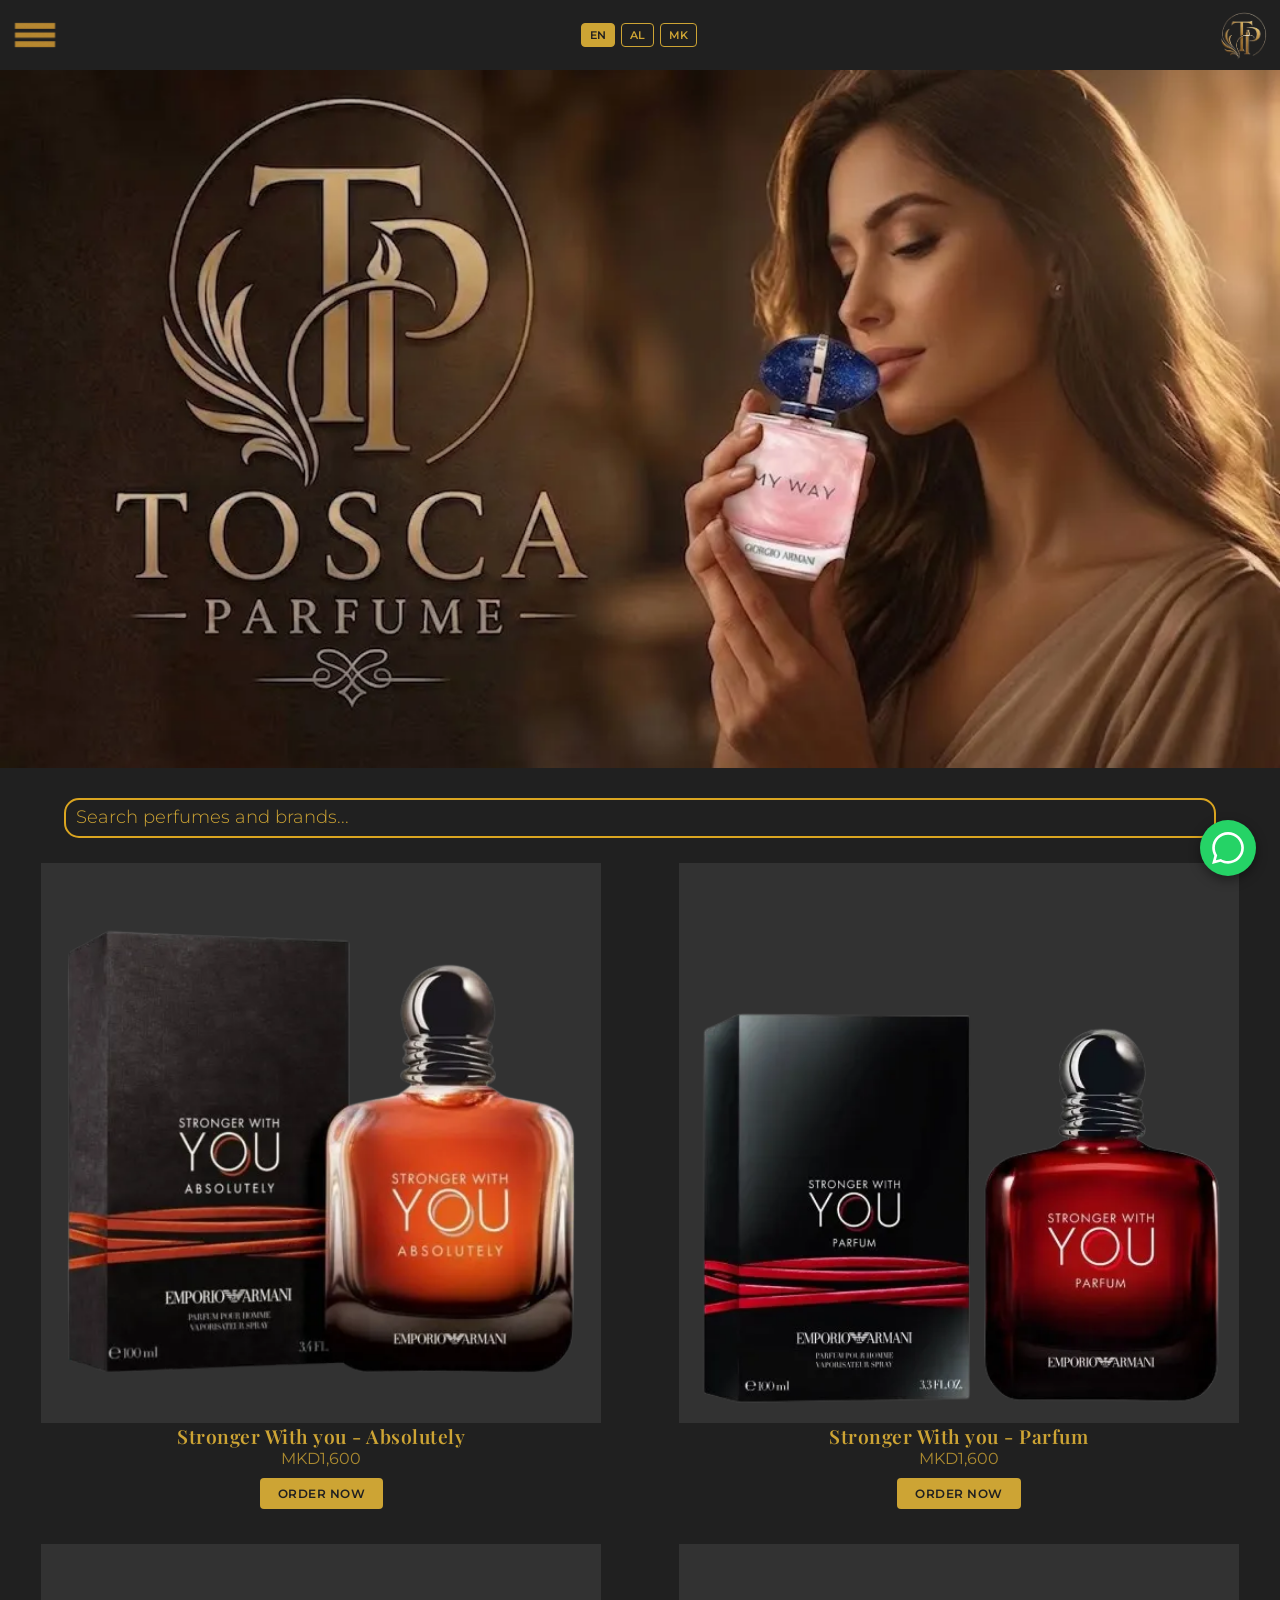
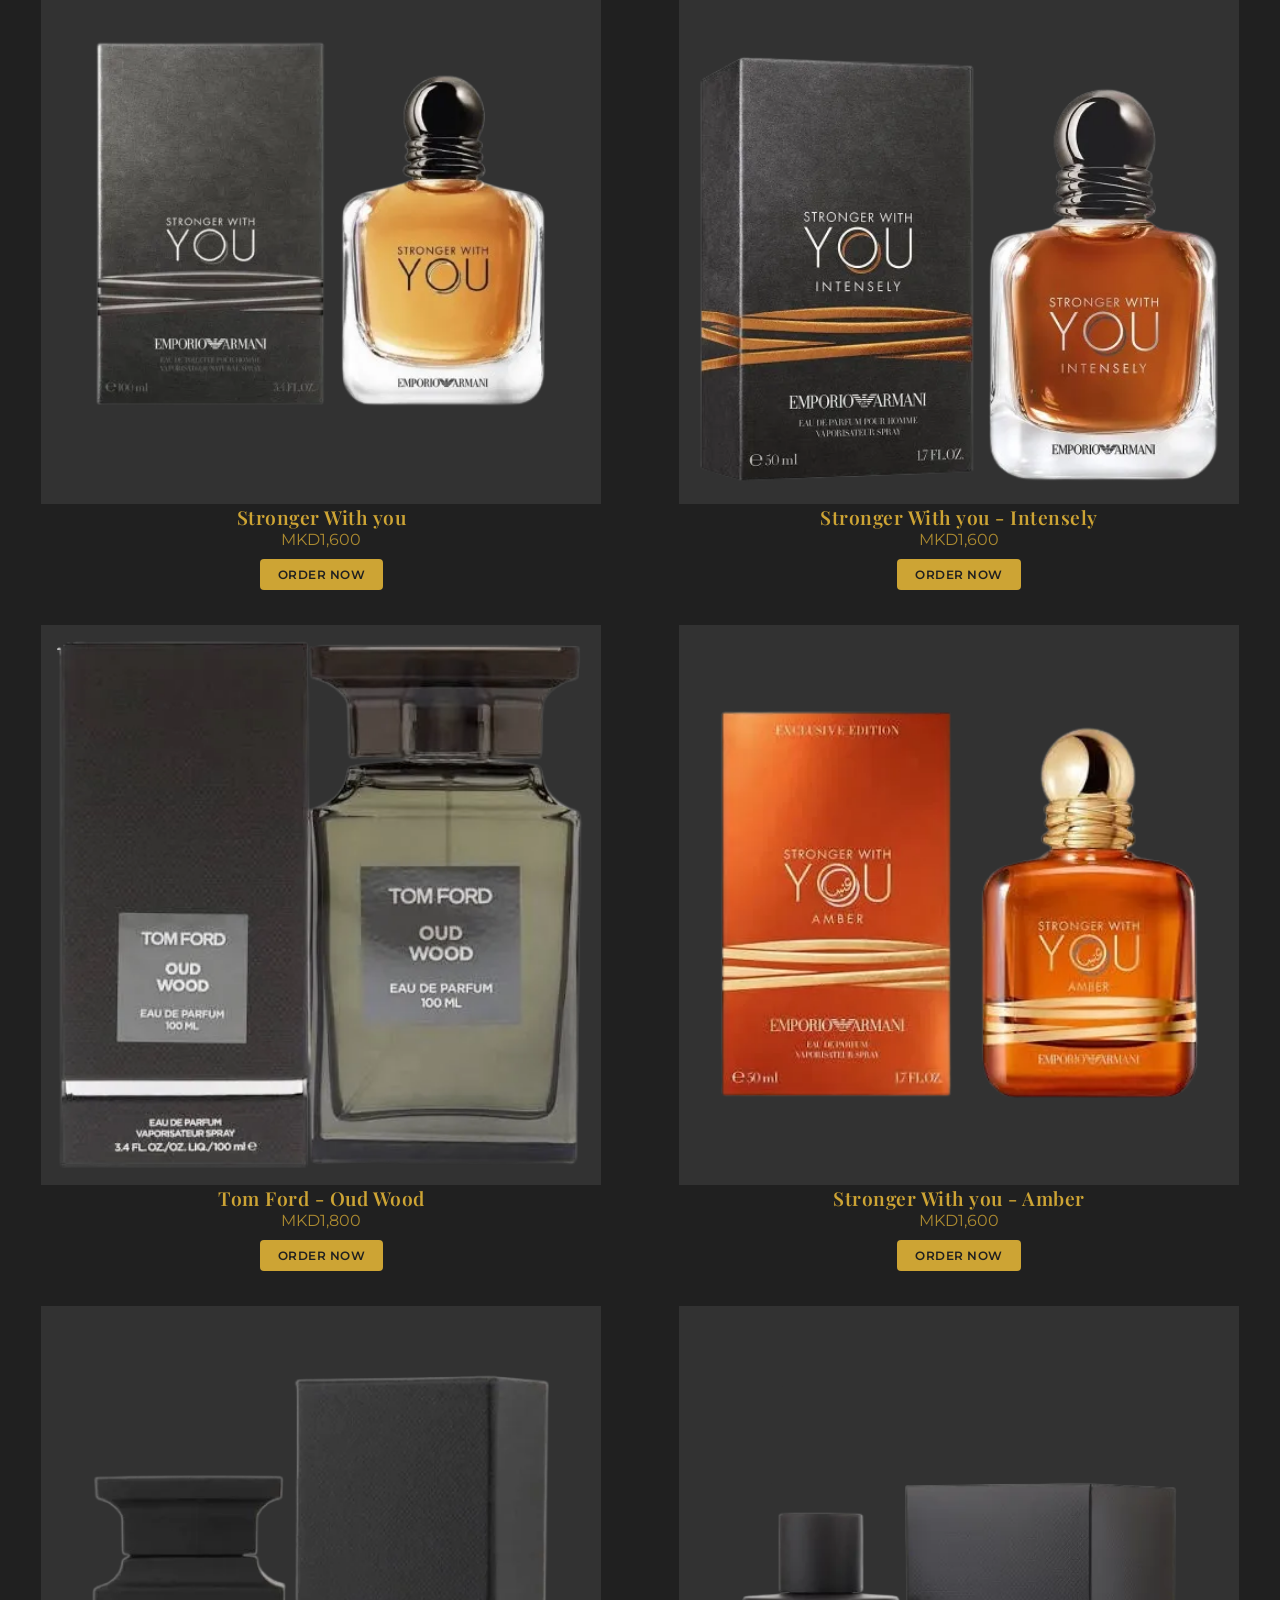
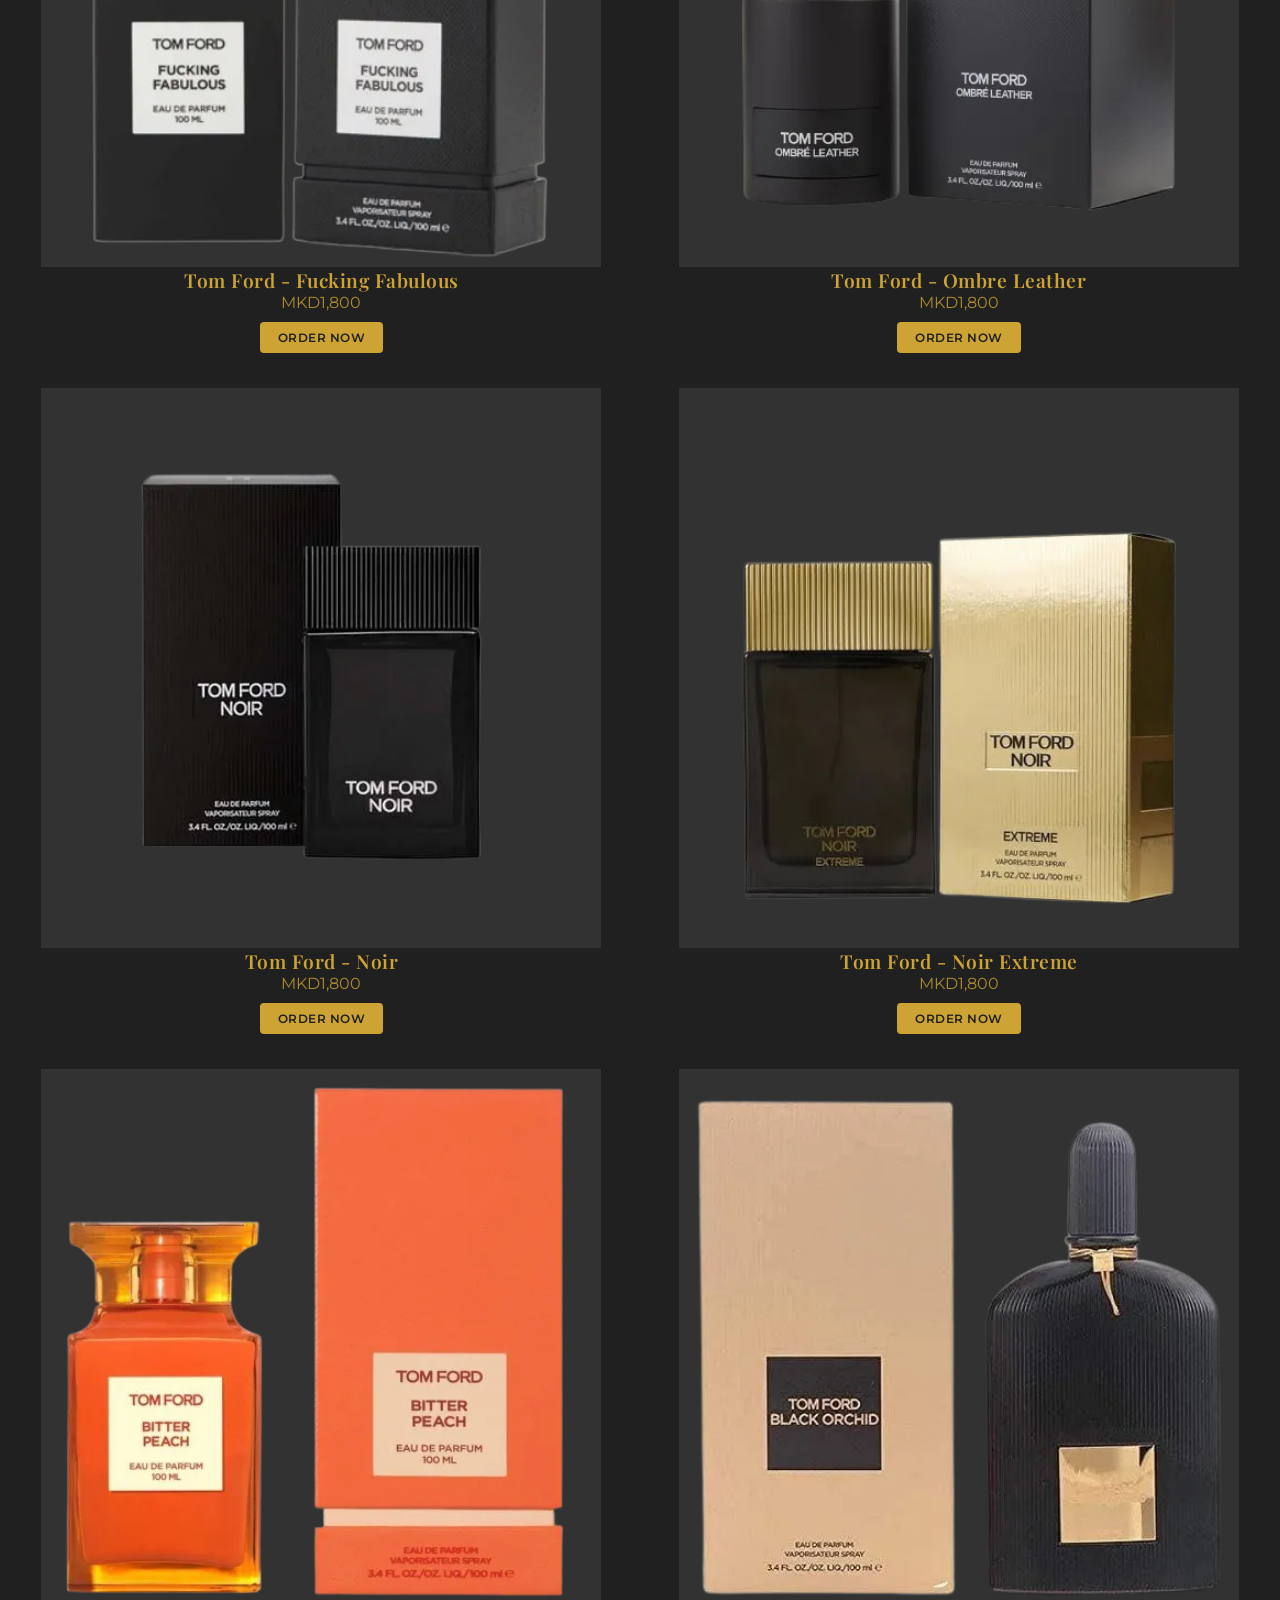
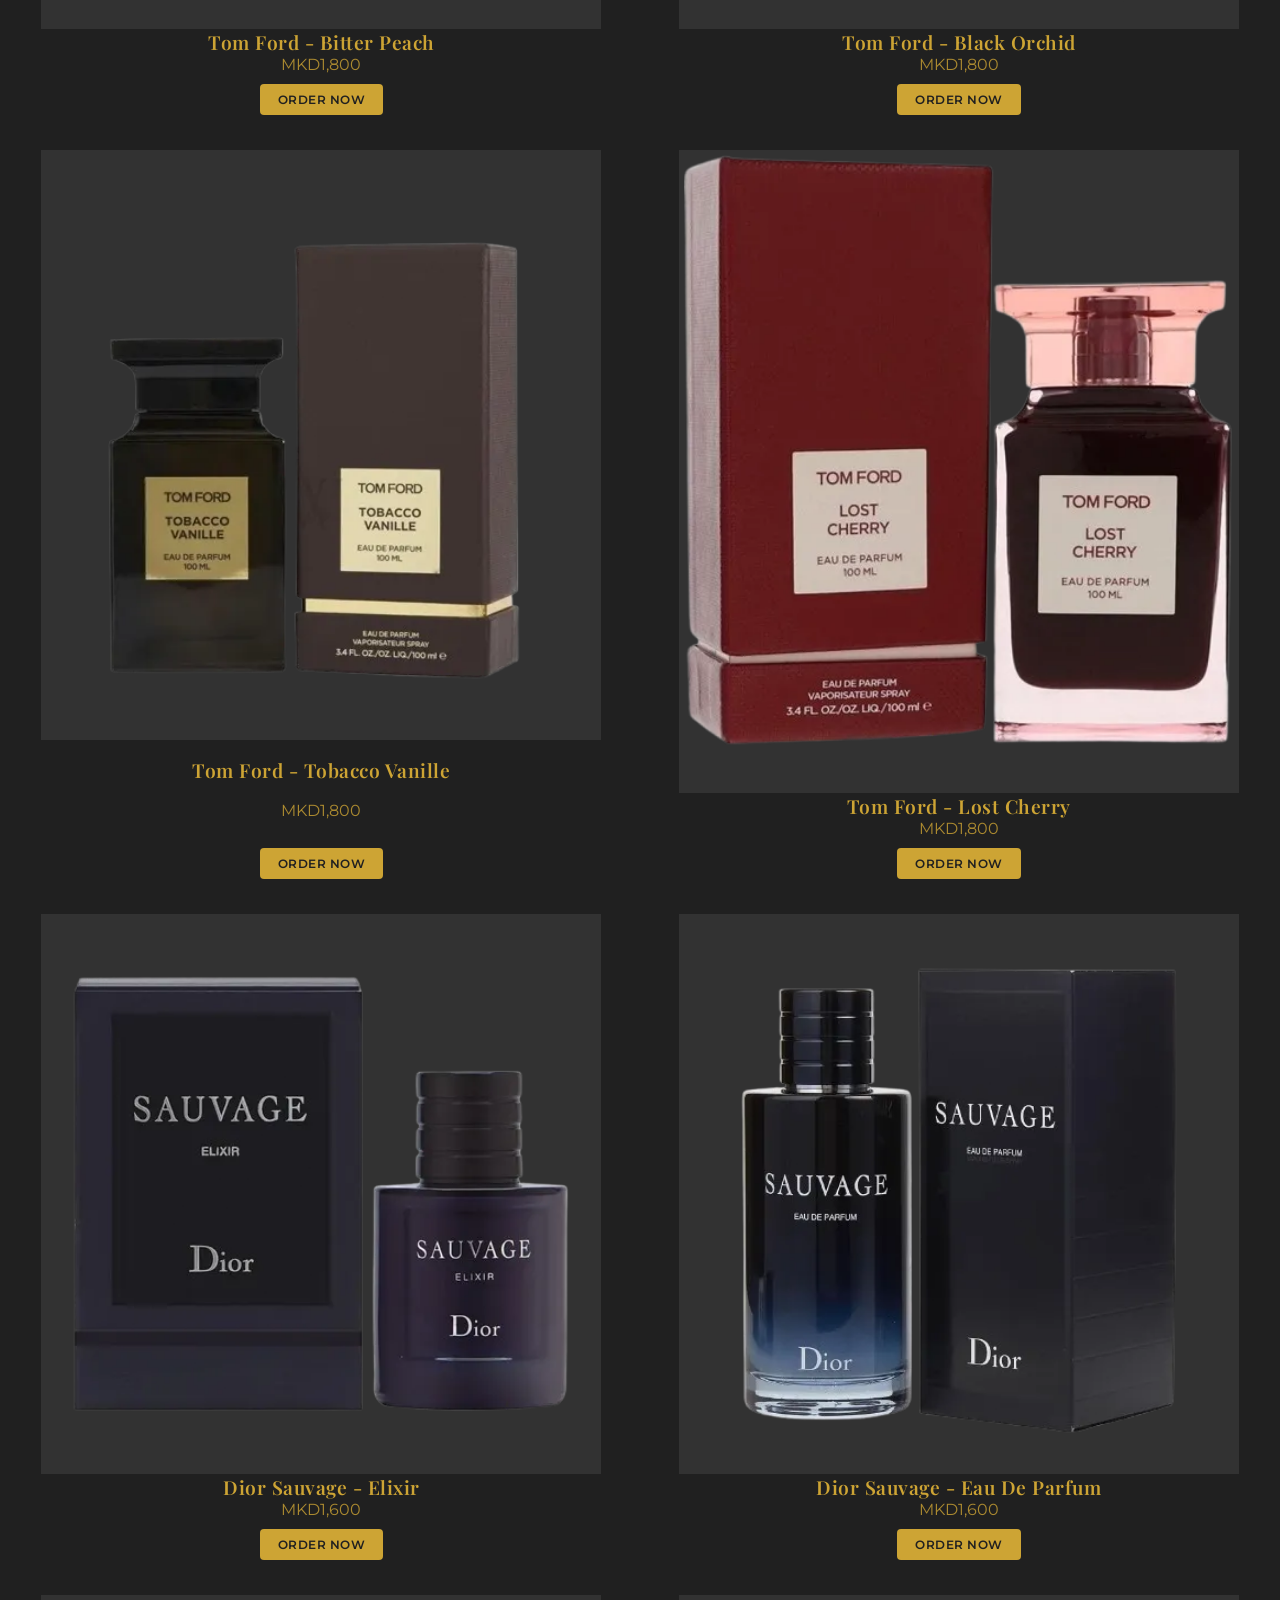
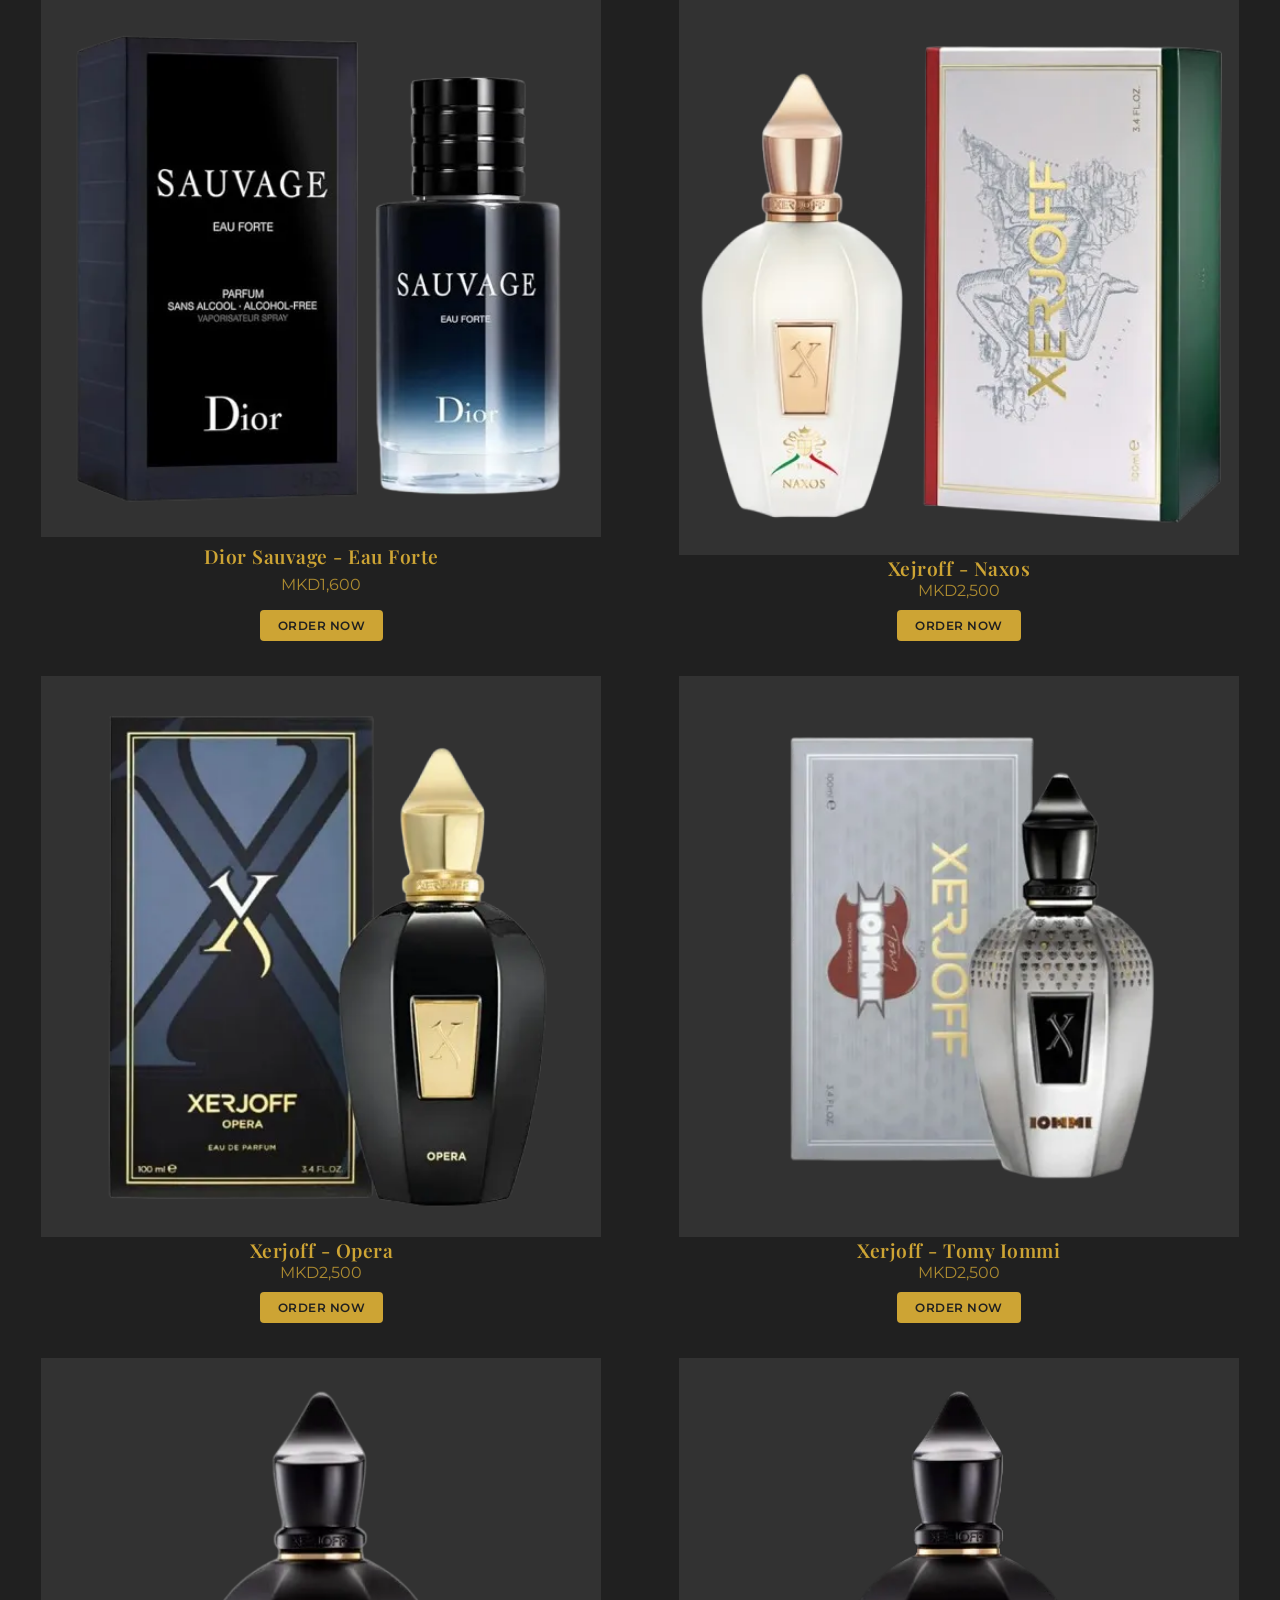
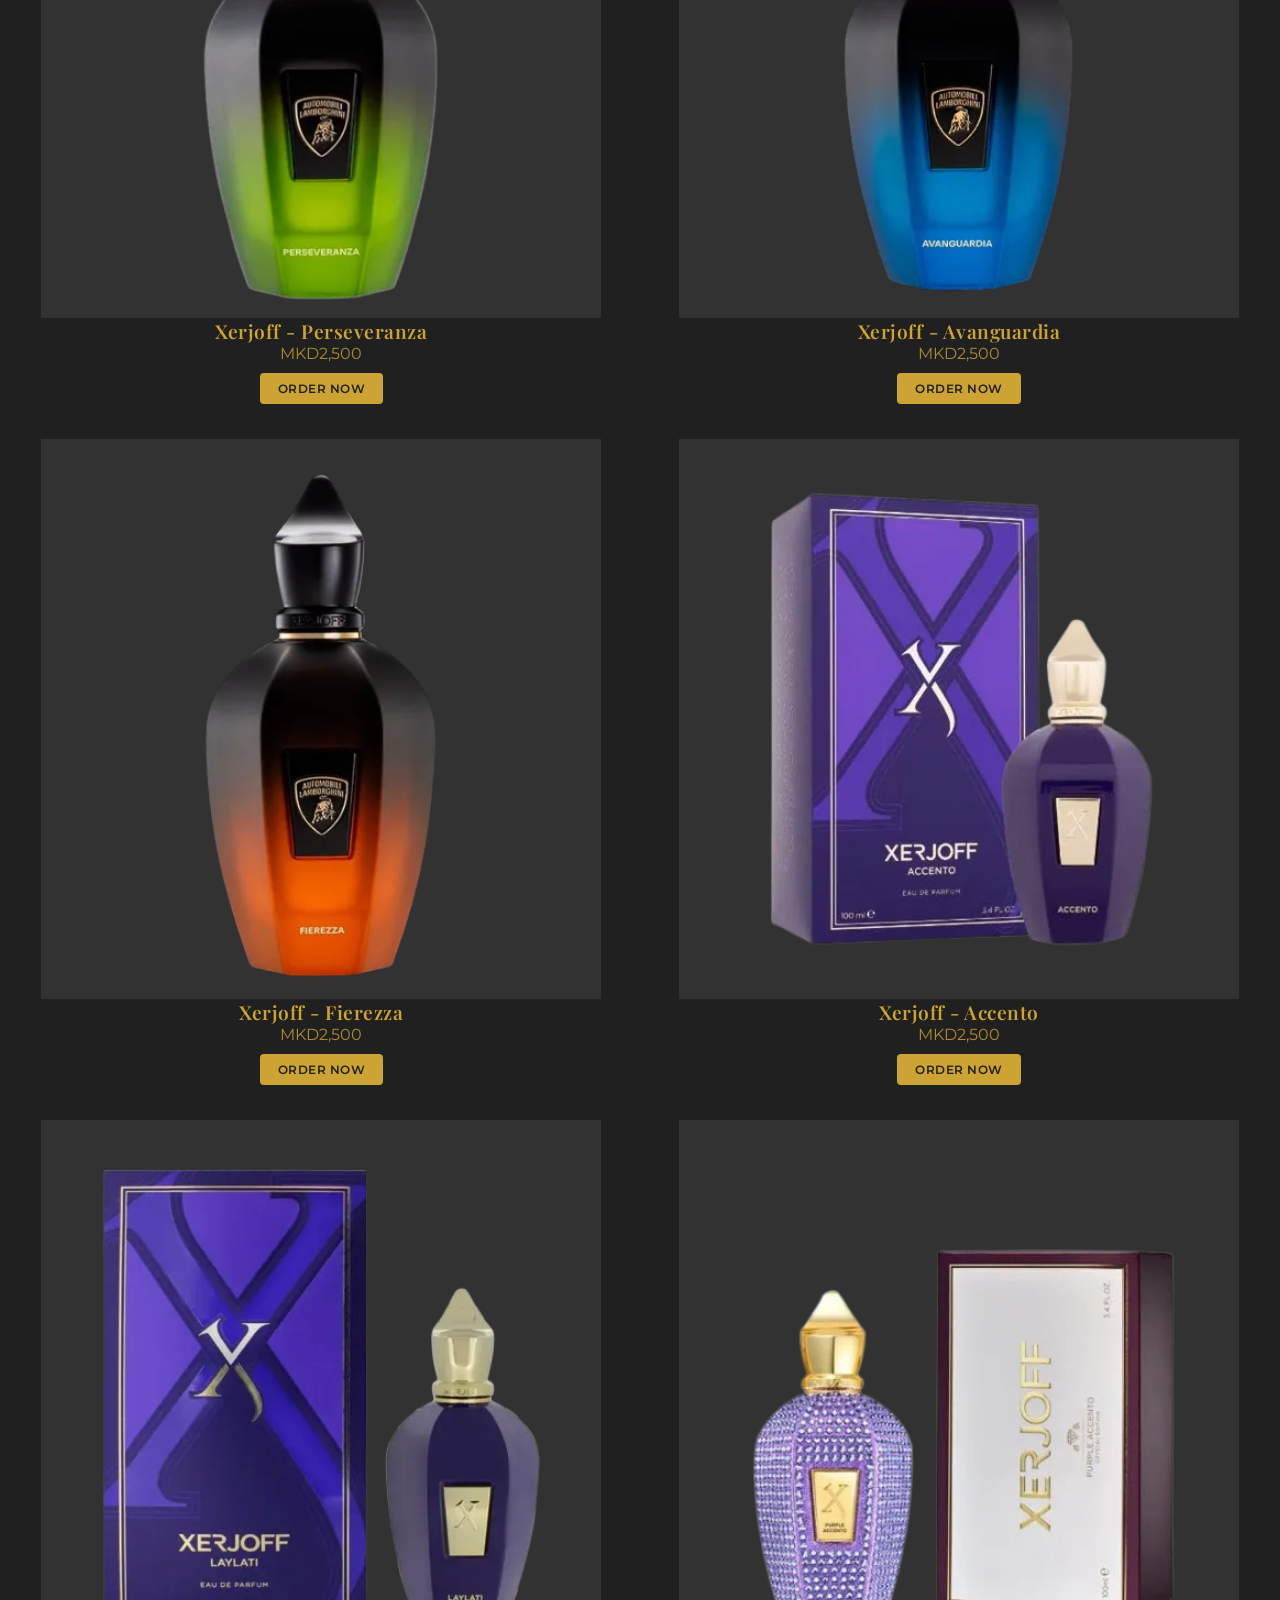
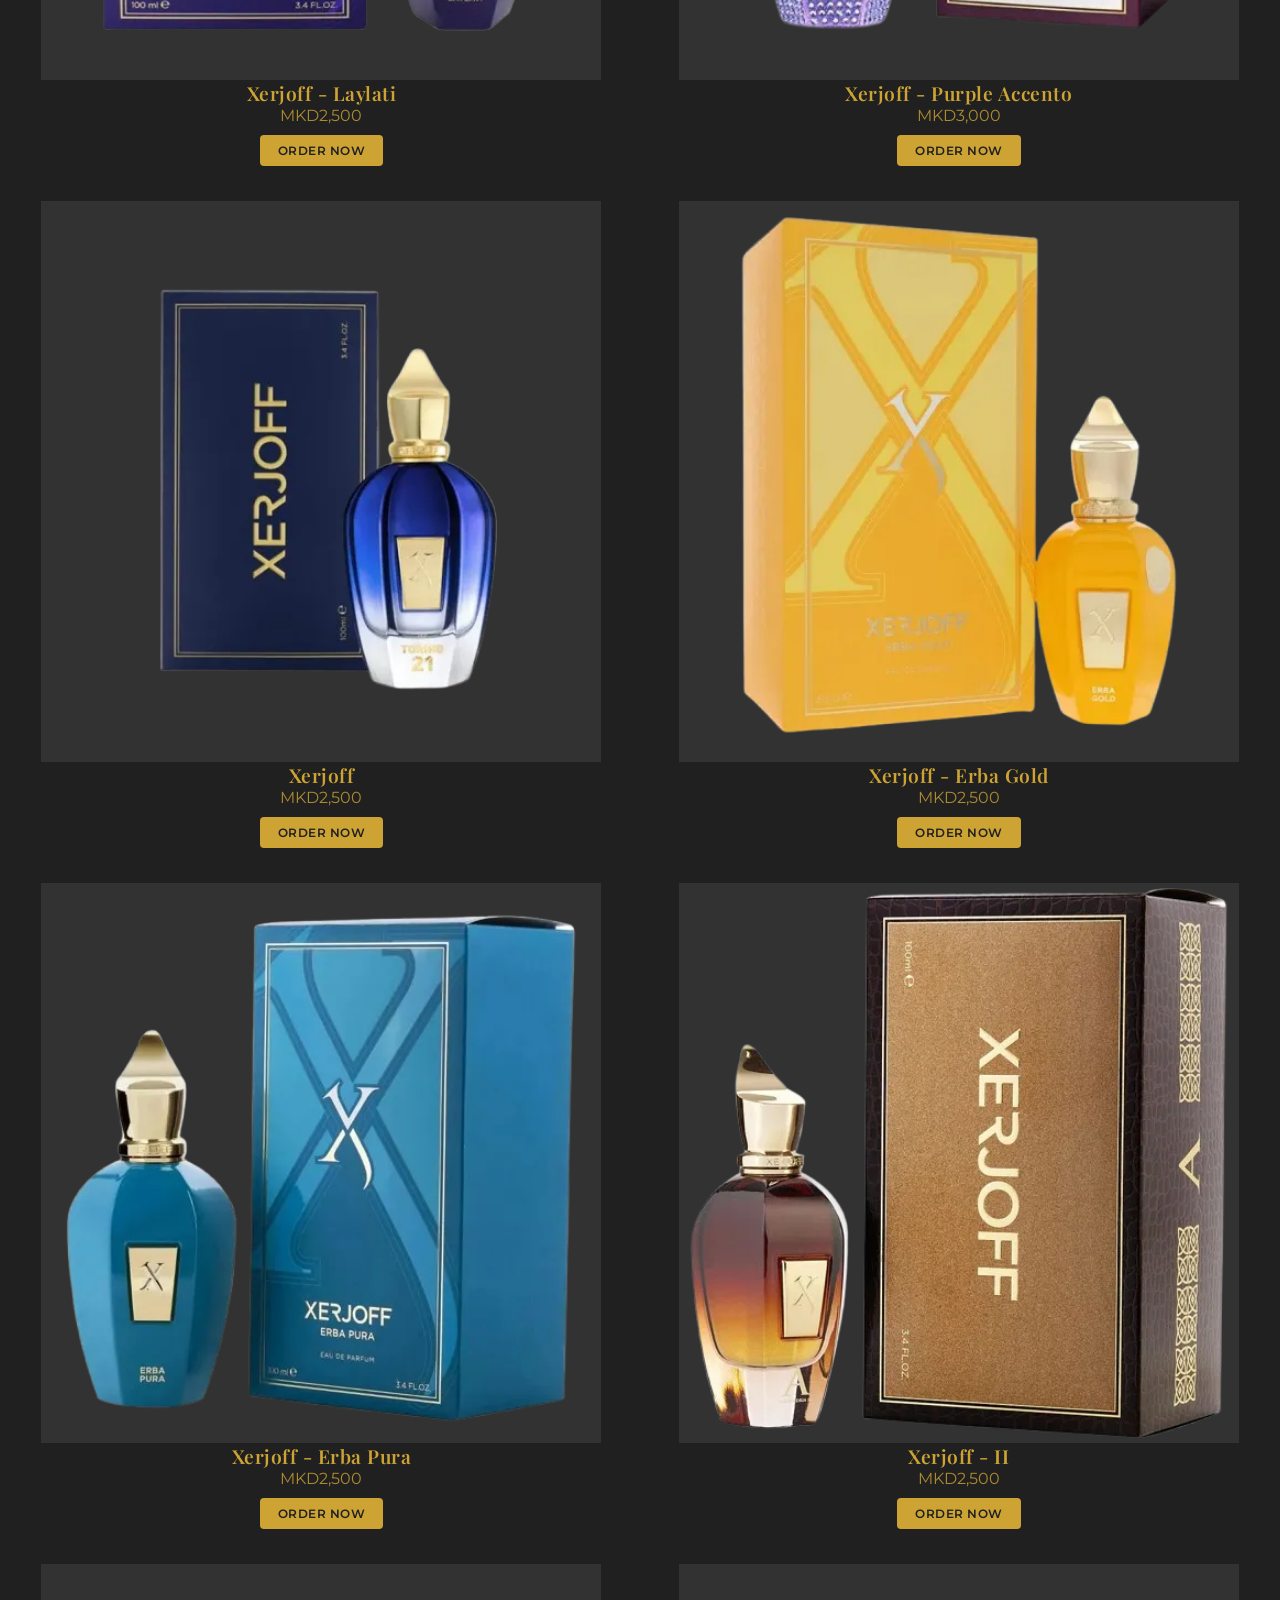
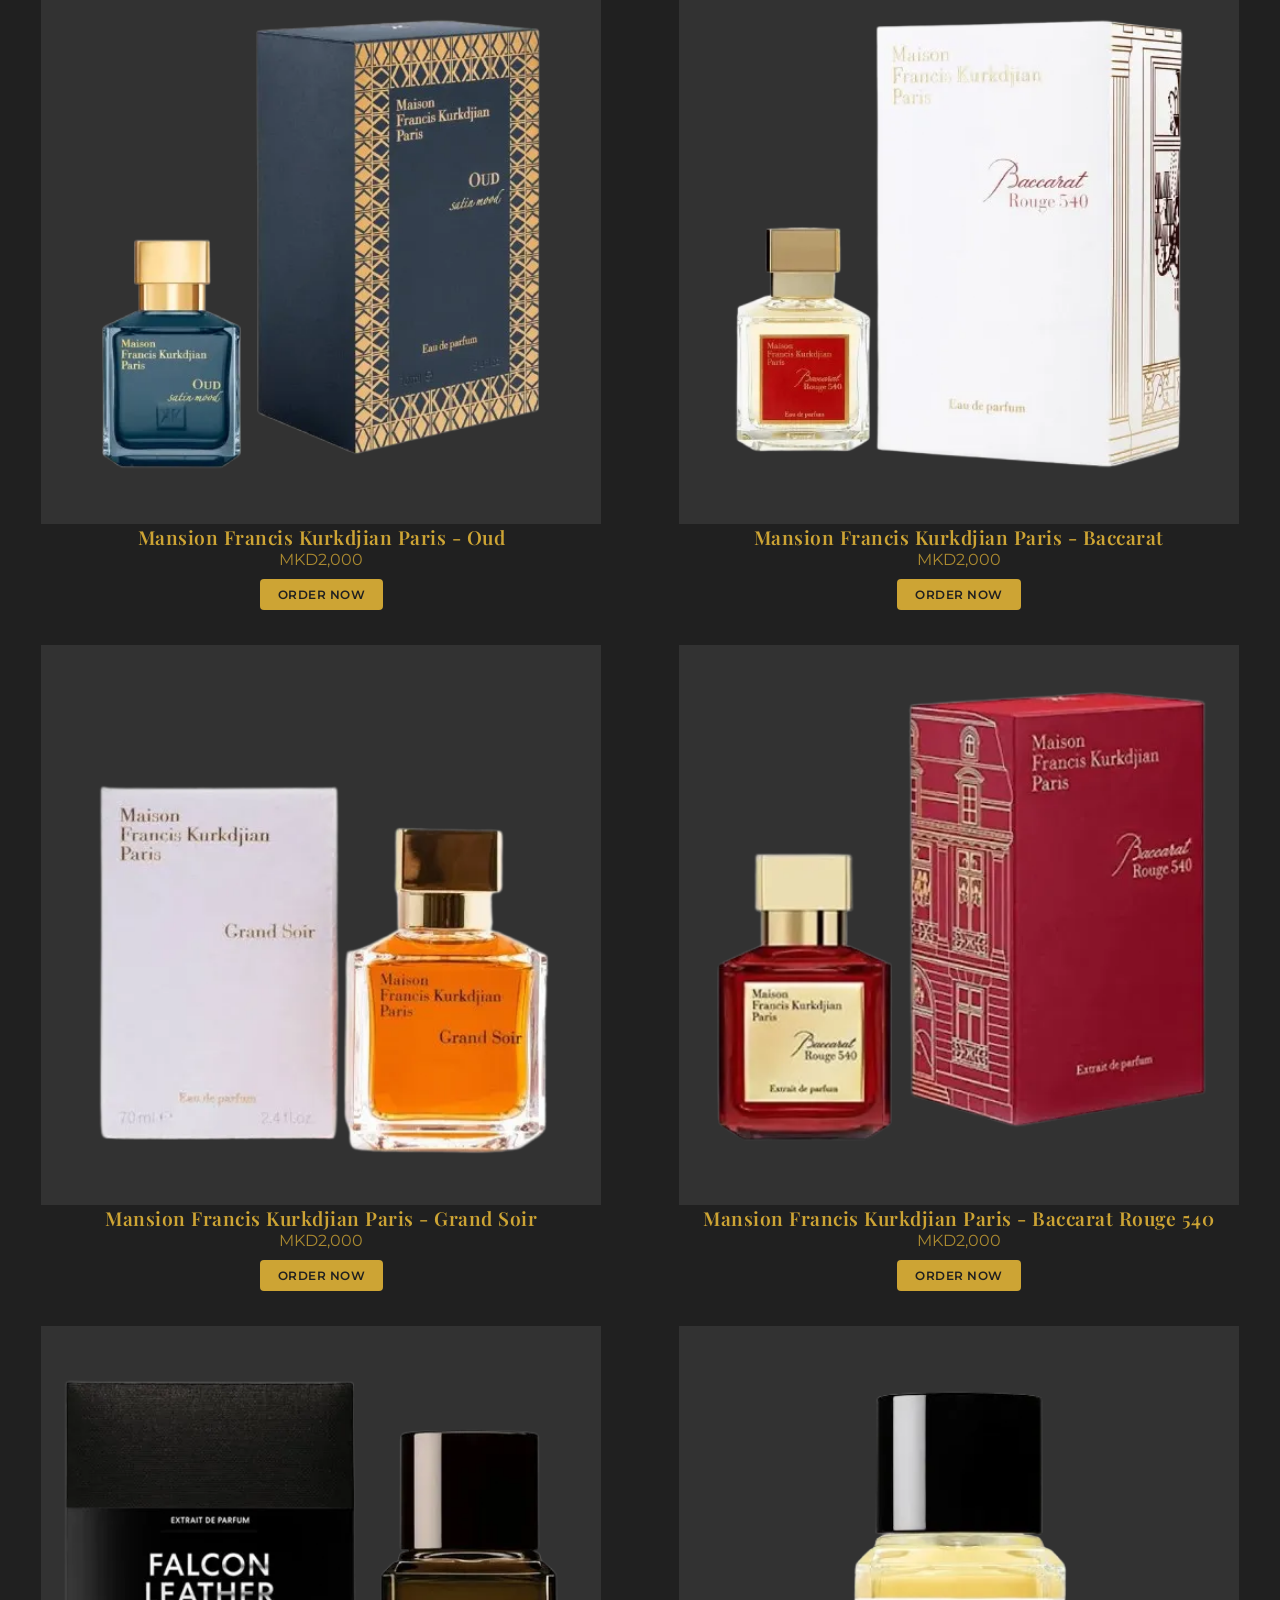
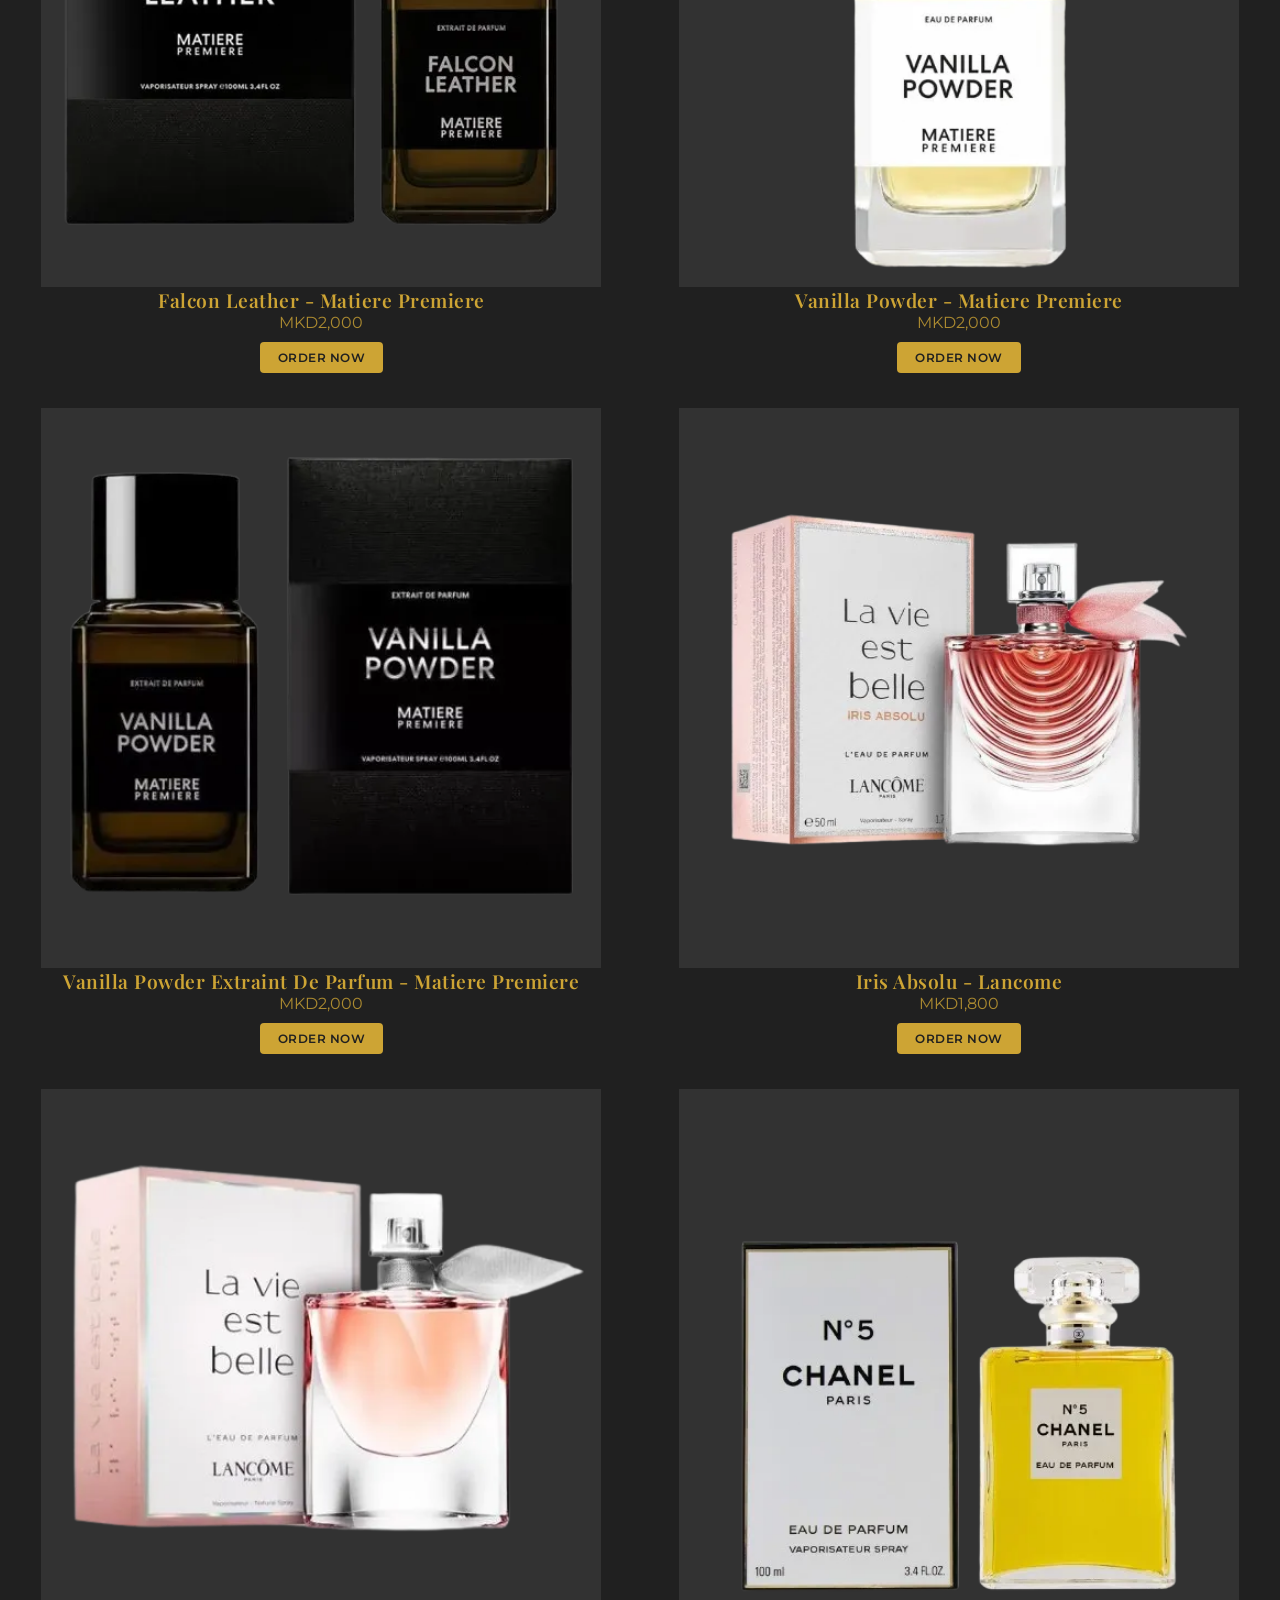
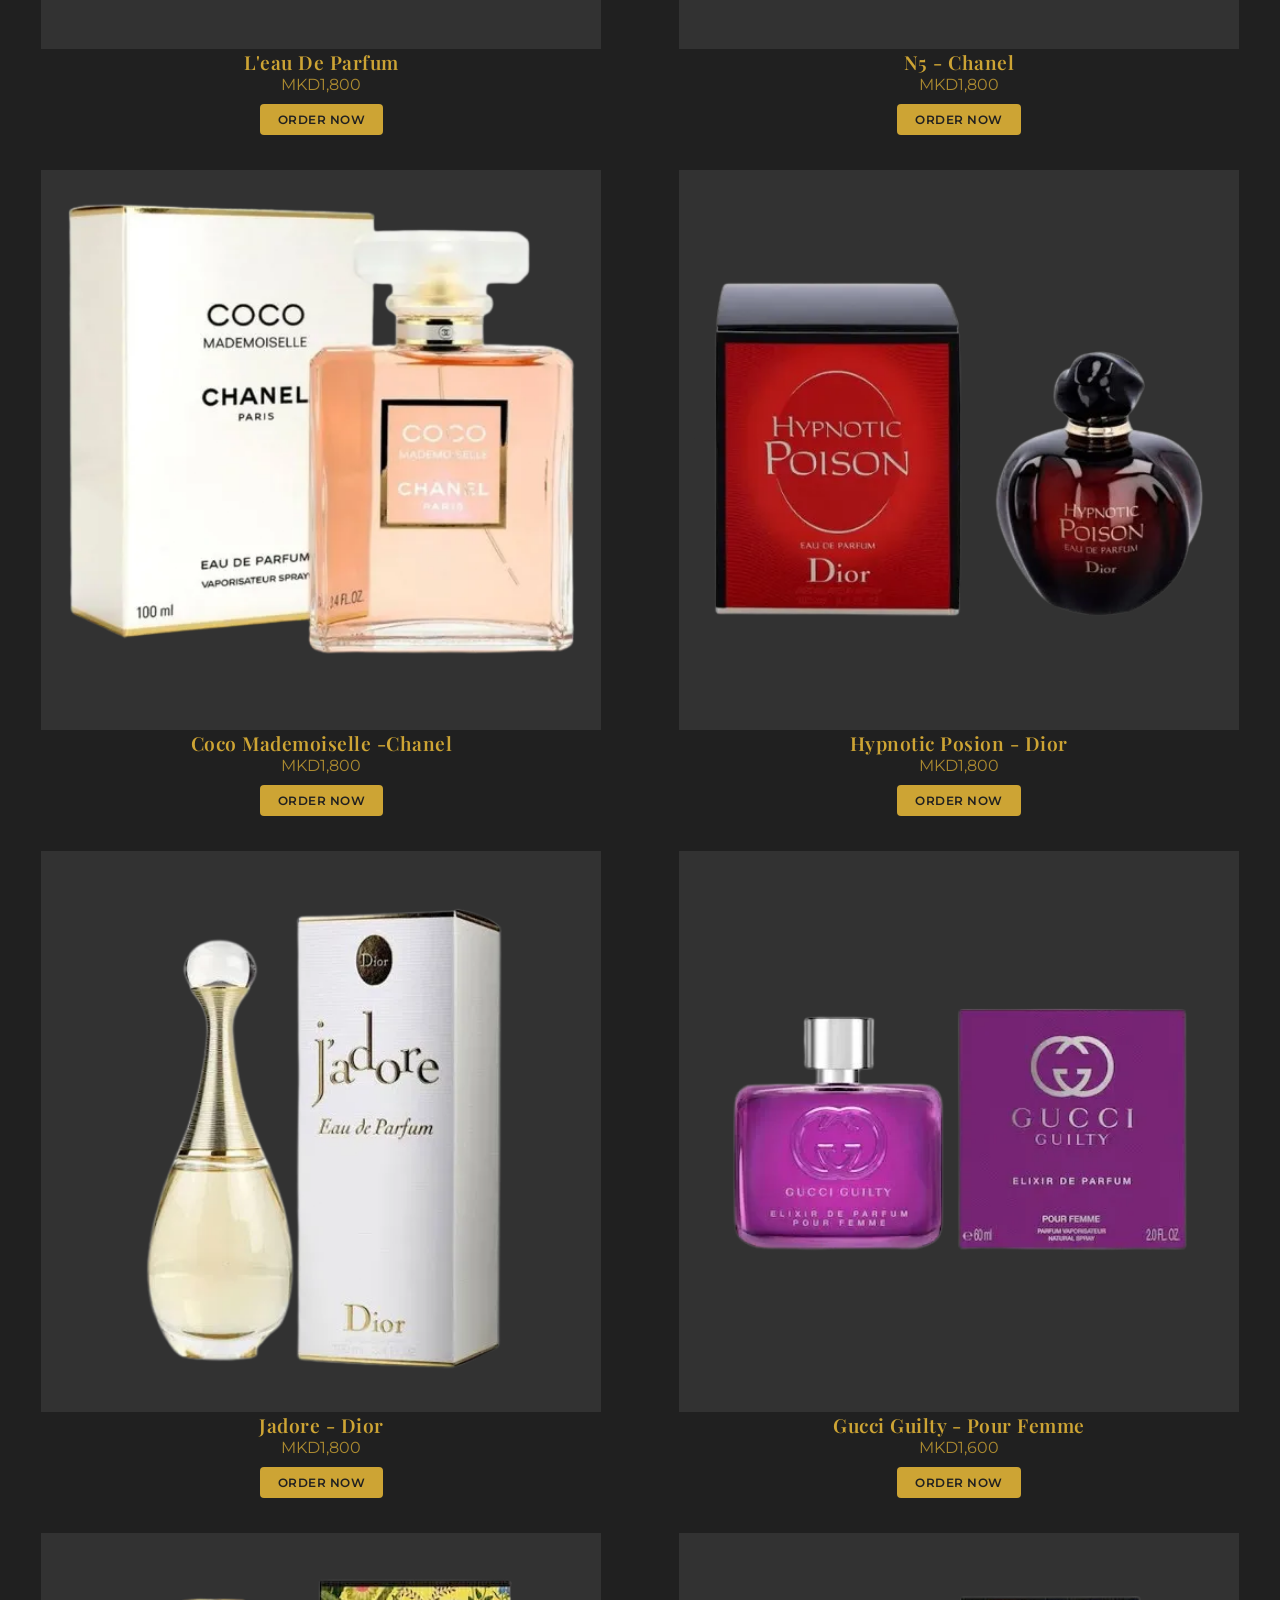
==== index.html @ 9e490f49 "Add files via upload" ====
<!DOCTYPE html>
<html lang="en">
<head>
  <meta charset="UTF-8">
  <meta name="viewport" content="width=device-width, initial-scale=1.0">
  <title>Tosca Parfume</title>
  <link rel="shortcut icon" href="images/IMG-20260731-WA0000.jpg" type="image/x-icon">
  <link rel="stylesheet" href="style.css">
  <link rel="preconnect" href="https://fonts.googleapis.com">
  <link rel="preconnect" href="https://fonts.gstatic.com" crossorigin>
  <link href="https://fonts.googleapis.com/css2?family=Montserrat:wght@300;400&family=Playfair+Display:wght@400;600&display=swap" rel="stylesheet">
  <link rel="shortcut icon" href="images/logo.jpg" type="image/x-icon">
</head>
<body>
  <!-- Full-Screen Loader -->
  <div id="page-loader">
    <div class="loader-circle"></div>
    <img src="images/h-logo.png" alt="Tosca Parfume" class="loader-logo">
  </div>

  <!--Header-->
  <div id="header">
    <div id="l-header">
      <img src="images/menu_icon.png" alt="" id="menu-icon">
    </div>

    <div id="c-header" class="lang-switcher">
      <button class="lang-btn" data-lang="en">EN</button>
      <button class="lang-btn" data-lang="sq">AL</button>
      <button class="lang-btn" data-lang="mk">MK</button>
    </div>

    <div id="r-header">
      <img src="images/h-logo.png" alt="" id="h-logo">
    </div>
  </div>

  <!-- Menu -->
  <nav id="mobile-menu" class="hidden-menu">
    <div class="menu-header">
      <img src="images/h-logo.png" alt="Tosca Parfume" class="menu-logo">
      <button id="close-menu">&times;</button>
    </div>
    
    <ul class="menu-links">
      <li class="menu-section">Categories</li>
      <li><a href="#" class="filter-link" data-filter="burra">Perfumes for Men</a></li>
      <li><a href="#" class="filter-link" data-filter="gra">Perumes for Women</a></li>
      
      <li class="menu-section">Brands</li>
      <li><a href="#" class="filter-link" data-filter="tom ford">Tom Ford</a></li>
      <li><a href="#" class="filter-link" data-filter="armani">Emporio Armani</a></li>
      
      <li class="menu-section">Contact</li>
      <li><a href="https://wa.me/38978204889" target="_blank">WhatsApp</a></li>
    </ul>

    <footer id="footer">
      <p>&copy; 2026 Tosca Parfume. All rights reserved.<br>
        Website built by <a href="https://www.instagram.com/kasio_it/" target="_blank" rel="noopener noreferrer" class="agency-link">Kasio IT</a></p>
    </footer>
  </nav>
  
  
  <div id="menu-overlay"></div>
  
  <!--Banner-->
  <img src="images/banner.webp" alt="" id="banner">

  <!--Search Bar-->
  <input type="text" id="search-bar" placeholder="Search perfumes and brands">

  <!--Catalog-->
  <div id="catalog">
    
  </div>

  <!-- Footer -->
  <footer id="footer">
    <p>&copy; 2026 Tosca Parfume. All rights reserved.<br>
       Website built by <a href="https://www.instagram.com/kasio_it/" target="_blank" rel="noopener noreferrer" class="agency-link">Kasio IT</a></p>
  </footer>

  <!--WhatsApp Icon-->
  <a href="https://wa.me/38978204889?text=P%C3%ABrsh%C3%ABndetje!" class="whatsapp-float" 
    target="_blank" 
    aria-label="Contact us on WhatsApp">
      <svg xmlns="http://www.w3.org/2000/svg" width="32" height="32" viewBox="0 0 24 24" fill="#FFFFFF">
          <path d="M.057 24l1.687-6.163c-1.041-1.804-1.588-3.849-1.587-5.946.003-6.556 5.338-11.891 11.893-11.891 3.181.001 6.167 1.24 8.413 3.488 2.245 2.248 3.481 5.236 3.48 8.414-.003 6.557-5.338 11.892-11.893 11.892-1.99-.001-3.951-.5-5.688-1.448l-6.305 1.654zm6.597-3.807c1.676.995 3.276 1.591 5.392 1.592 5.448 0 9.886-4.434 9.889-9.885.002-5.462-4.415-9.89-9.881-9.892-5.452 0-9.887 4.434-9.889 9.884-.001 2.225.651 3.891 1.746 5.634l-.999 3.648 3.742-.981z"/>
      </svg>
  </a>

  <!--Back Icon-->
  <button id="scroll-top-btn" aria-label="Kthehu lart">
    <svg xmlns="http://www.w3.org/2000/svg" viewBox="0 0 24 24" width="24" height="24" fill="none" stroke="currentColor" stroke-width="2" stroke-linecap="round" stroke-linejoin="round">
      <path d="M18 15l-6-6-6 6"/>
    </svg>
  </button>
  <script src="script.js"></script>
</body>
</html>
---- style.css ----
*
{
  padding: 0;
  margin: 0;
  box-sizing: border-box;
}

body
{
  background-color: rgb(32, 32, 32);
  font-family: 'Montserrat', sans-serif;
  font-weight: 300;
}

/* Full-Screen Loader */
#page-loader {
  position: fixed;
  top: 0;
  left: 0;
  width: 100%;
  height: 100vh;
  background-color: rgb(32, 32, 32);
  z-index: 9999;
  display: flex;
  align-items: center;
  justify-content: center;
  transition: opacity 0.4s ease, visibility 0.4s ease;
}

#page-loader.hide-loader {
  opacity: 0;
  visibility: hidden;
}

.loader-circle {
  position: absolute;
  width: 80px;
  height: 80px;
  border: 3px solid rgba(205, 164, 52, 0.1);
  border-top: 3px solid #cda434;
  border-radius: 50%;
  animation: spin-loader 1s linear infinite;
}

.loader-logo {
  width: 45px;
  z-index: 10000;
  animation: pulse-logo 1.5s ease-in-out infinite;
}

@keyframes spin-loader {
  0% { transform: rotate(0deg); }
  100% { transform: rotate(360deg); }
}

@keyframes pulse-logo {
  0%, 100% { opacity: 0.7; transform: scale(0.95); }
  50% { opacity: 1; transform: scale(1.05); }
}

/*Header*/
#header {
  position: relative;
  display: flex;
  background-color: rgb(32, 32, 32);
  width: 100%;
  height: 70px;
}

/* Left Section: Menu */
#l-header {
  position: relative;
  display: flex;
  align-items: center; 
  width: 33.3%;
  height: 100%;
}

#menu-icon {
  width: 60px;
  margin: 5px;
  cursor: pointer;
}

#c-header {
  display: flex;
  justify-content: center;
  align-items: center;
  width: 33.3%;
  height: 100%;
  gap: 6px;
}

#r-header {
  position: relative;
  display: flex;
  justify-content: flex-end;
  align-items: center;
  width: 33.3%;
  height: 100%;
}

#h-logo {
  width: 55px;
  margin: 7.5px;
}

.lang-btn {
  background: transparent;
  color: #cda434;
  border: 1px solid #cda434;
  padding: 3px 6px;
  border-radius: 3px;
  font-family: 'Montserrat', sans-serif;
  font-size: 0.65rem;
  font-weight: 600;
  cursor: pointer;
  transition: all 0.2s ease;
}

.lang-btn.active {
  background: #cda434;
  color: rgb(32, 32, 32);
}

/*Banner*/
#banner
{
  display: block;
  width: 100%;
}

/*Search Bar*/
#search-bar
{
  width: 90%;
  height: 40px;
  margin: 30px 5% 15px;
  padding-left: 10px;
  font-size: 18px;
  color: goldenrod;
  background-color: rgb(32, 32, 32);
  border: solid 2px goldenrod;
  border-radius: 15px;
}

#search-bar::placeholder {
  color: #cda434;
  font-family: 'Montserrat', sans-serif;
  font-weight: 300;
  opacity: 1;
}

input[type="text"]::placeholder {
  color: #a0a0a0;
  opacity: 1;
}

/*Catalog*/
#catalog
{
  position: relative;
  display: grid;
  grid-template-columns: 1fr 1fr;
  gap: 15px;
  background-color: rgb(32, 32, 32);
  width: 100%;
  height: fit-content;;
  padding: 10px;
}

.product-card
{
  position: relative;
  text-align: center;
  margin-bottom: 10px;
  display: flex;
  flex-direction: column;
  justify-content: space-between;
  align-items: center;
}

.btn-order {
  display: inline-block; /* Stops the button from forcing 100% width */
  background-color: #cda434;
  color: rgb(32, 32, 32); 
  text-align: center;
  text-decoration: none;
  padding: 8px 18px; /* Sliced the vertical thickness in half */
  margin-top: 10px; 
  margin-bottom: 10px; /* Gives the button breathing room inside the card */
  border-radius: 4px; 
  font-family: 'Montserrat', sans-serif;
  font-weight: 600; /* Dropped from 700 to look more elegant */
  font-size: 0.75rem; /* Scaled down the text */
  text-transform: uppercase;
  letter-spacing: 0.5px;
  transition: background-color 0.2s ease, transform 0.1s ease;
}

.btn-order:active {
  background-color: #b38f2d; 
  transform: scale(0.95); 
}

.product-img
{
  background-color: rgb(50, 50, 50);
  width: 90%;
  padding: 5px;
}

.product-name
{
  font-family: 'Playfair Display', serif;
  font-weight: 600;
  font-size: 1.2rem;
  letter-spacing: 0.5px;
  color: #cda434;
}

.product-price
{
  font-family: 'Montserrat', sans-serif;
  font-weight: 400;
  color: #ab8a30;
}

/*Footer*/
#footer p {
  font-family: 'Montserrat', sans-serif;
  color: #6a6a6a;
  font-size: 0.75rem;
  line-height: 1.6;
  text-align: center;
}

.agency-link {
  color: #8a8a8a;
  text-decoration: none;
  font-weight: 600;
  letter-spacing: 0.5px;
  transition: color 0.2s ease;
}

.agency-link:hover {
  color: #cda434;
}

/*WhatsApp Icon*/
.whatsapp-float {
  position: fixed;
  width: 56px;
  height: 56px;
  bottom: 24px;
  right: 24px;
  background-color: #25D366;
  color: #FFF;
  border-radius: 50px;
  text-align: center;
  box-shadow: 0px 4px 12px rgba(0, 0, 0, 0.4);
  z-index: 1000;
  display: flex;
  align-items: center;
  justify-content: center;
  transition: transform 0.2s ease, box-shadow 0.2s ease;
}

.whatsapp-float:hover {
  transform: scale(1.08);
  box-shadow: 0px 6px 16px rgba(37, 211, 102, 0.5);
}

@keyframes pulse-green {
  0% { box-shadow: 0 0 0 0 rgba(37, 211, 102, 0.7); }
  70% { box-shadow: 0 0 0 12px rgba(37, 211, 102, 0); }
  100% { box-shadow: 0 0 0 0 rgba(37, 211, 102, 0); }
}

.whatsapp-float {
  animation: pulse-green 2s infinite;
}

#mobile-menu {
  position: fixed;
  top: 0;
  left: -300px; /* Hidden off-screen to the left */
  width: 260px;
  height: 100vh;
  background-color: rgb(32, 32, 32);
  border-right: 1px solid #cda434;
  z-index: 2000;
  transition: left 0.3s ease;
  display: flex;
  flex-direction: column;
}

#mobile-menu.open-menu {
  left: 0; /* Slides in */
}

/* Menu Header */
.menu-header {
  display: flex;
  justify-content: space-between;
  align-items: center;
  padding: 15px 20px;
  border-bottom: 1px solid rgba(205, 164, 52, 0.2);
}

.menu-logo {
  height: 40px;
}

#close-menu {
  background: none;
  border: none;
  color: #cda434;
  font-size: 32px;
  cursor: pointer;
}

/* Menu Links */
.menu-links {
  list-style: none;
  padding: 20px;
  overflow-y: auto;
}

.menu-section {
  color: #a0a0a0;
  font-size: 0.85rem;
  text-transform: uppercase;
  letter-spacing: 1px;
  margin: 20px 0 10px 0;
}

.menu-section:first-child {
  margin-top: 0;
}

.menu-links li a {
  display: block;
  color: #fff;
  text-decoration: none;
  font-family: 'Montserrat', sans-serif;
  font-size: 1.1rem;
  padding: 10px 0;
  transition: color 0.2s ease;
}

.menu-links li a:hover {
  color: #cda434;
}

/* Background Overlay */
#menu-overlay {
  position: fixed;
  top: 0;
  left: 0;
  width: 100%;
  height: 100vh;
  background-color: rgba(0, 0, 0, 0.6);
  z-index: 1500;
  opacity: 0;
  visibility: hidden;
  transition: opacity 0.3s ease;
}

#menu-overlay.active {
  opacity: 1;
  visibility: visible;
}

#scroll-top-btn {
  position: fixed;
  bottom: 24px;
  left: 24px;
  width: 50px;
  height: 50px;
  background-color: rgb(32, 32, 32);
  color: #cda434;
  border: 2px solid #cda434;
  border-radius: 50%;
  display: flex;
  align-items: center;
  justify-content: center;
  z-index: 990;
  opacity: 0;
  visibility: hidden;
  transform: translateY(20px);
  transition: all 0.3s ease;
  cursor: pointer;
  box-shadow: 0 4px 10px rgba(0, 0, 0, 0.5);
}

#scroll-top-btn.show-btn {
  opacity: 1;
  visibility: visible;
  transform: translateY(0);
}

#scroll-top-btn:active {
  transform: scale(0.9);
}

.lang-switcher {
  display: flex;
  gap: 8px;
}
.lang-btn {
  background: transparent;
  color: #cda434;
  border: 1px solid #cda434;
  padding: 4px 8px;
  border-radius: 4px;
  font-family: 'Montserrat', sans-serif;
  font-size: 0.7rem;
  cursor: pointer;
  transition: all 0.2s ease;
}
.lang-btn.active {
  background: #cda434;
  color: rgb(32, 32, 32);
}
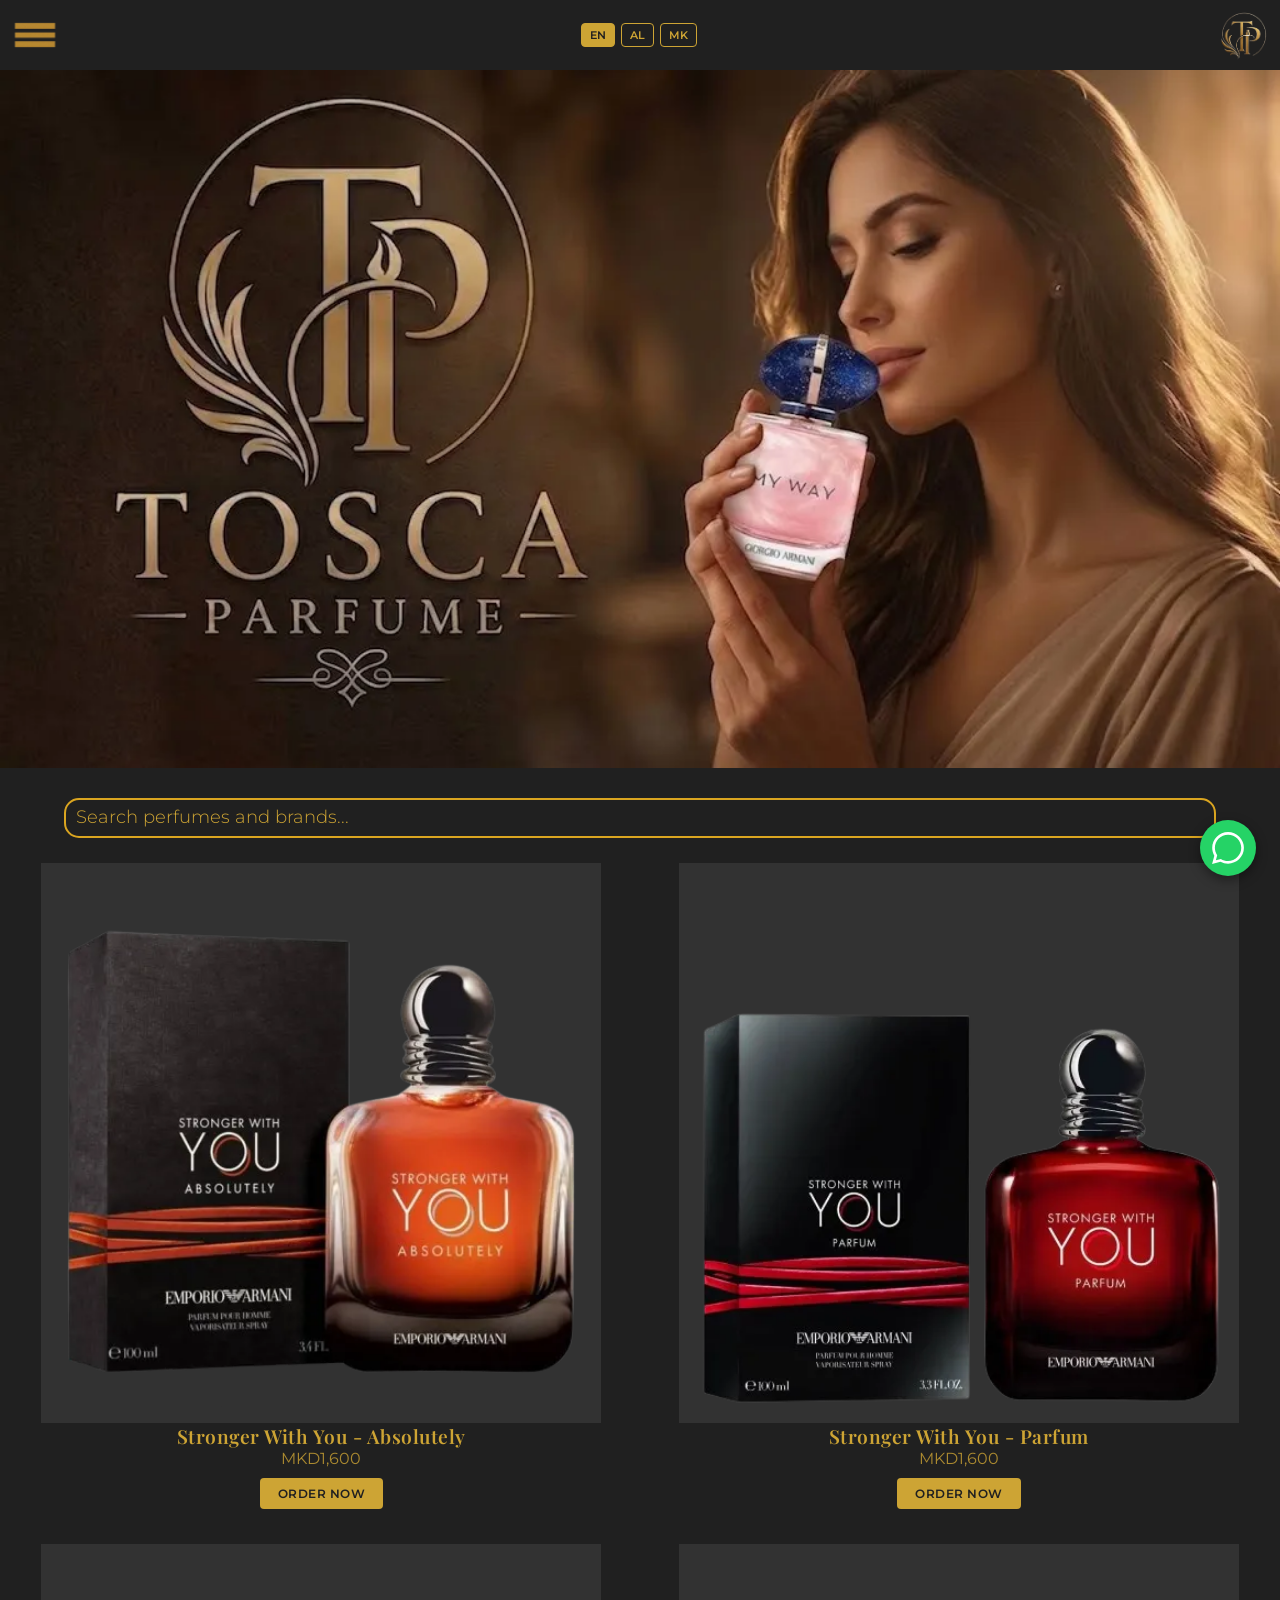
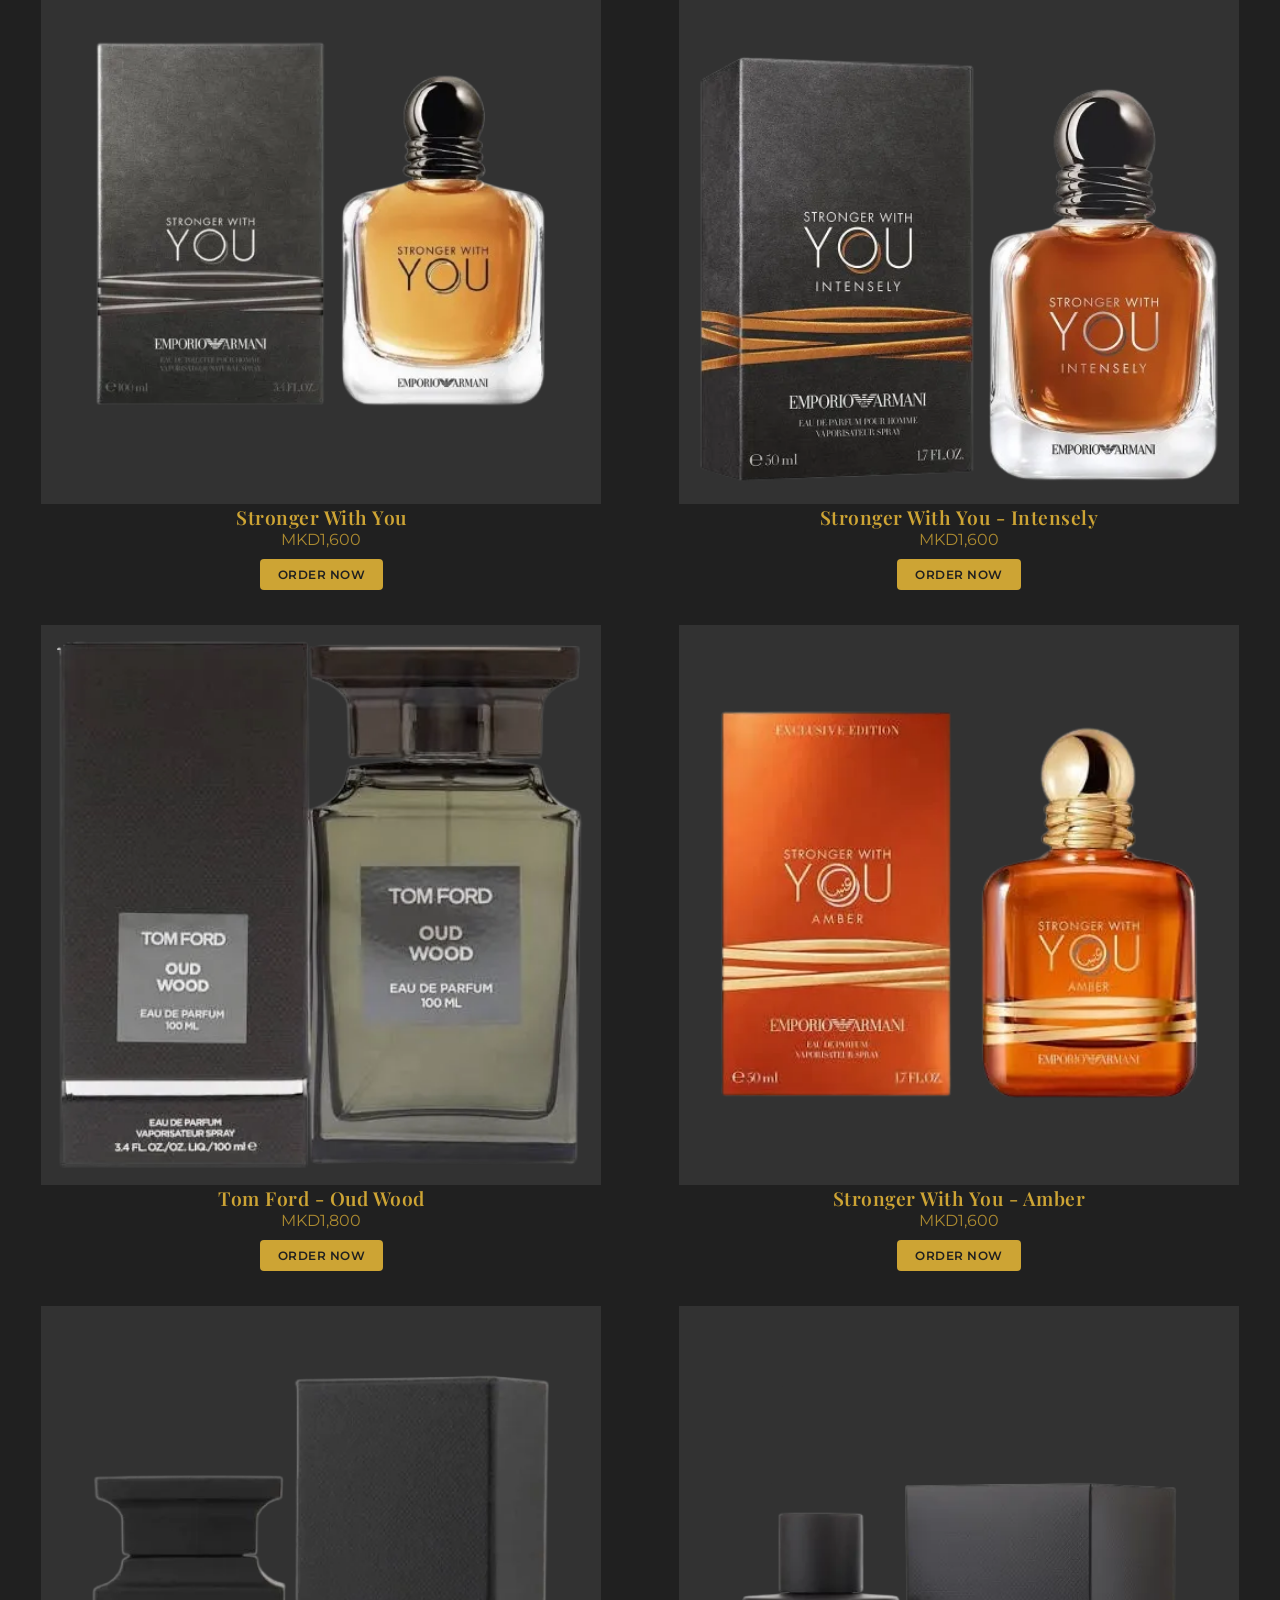
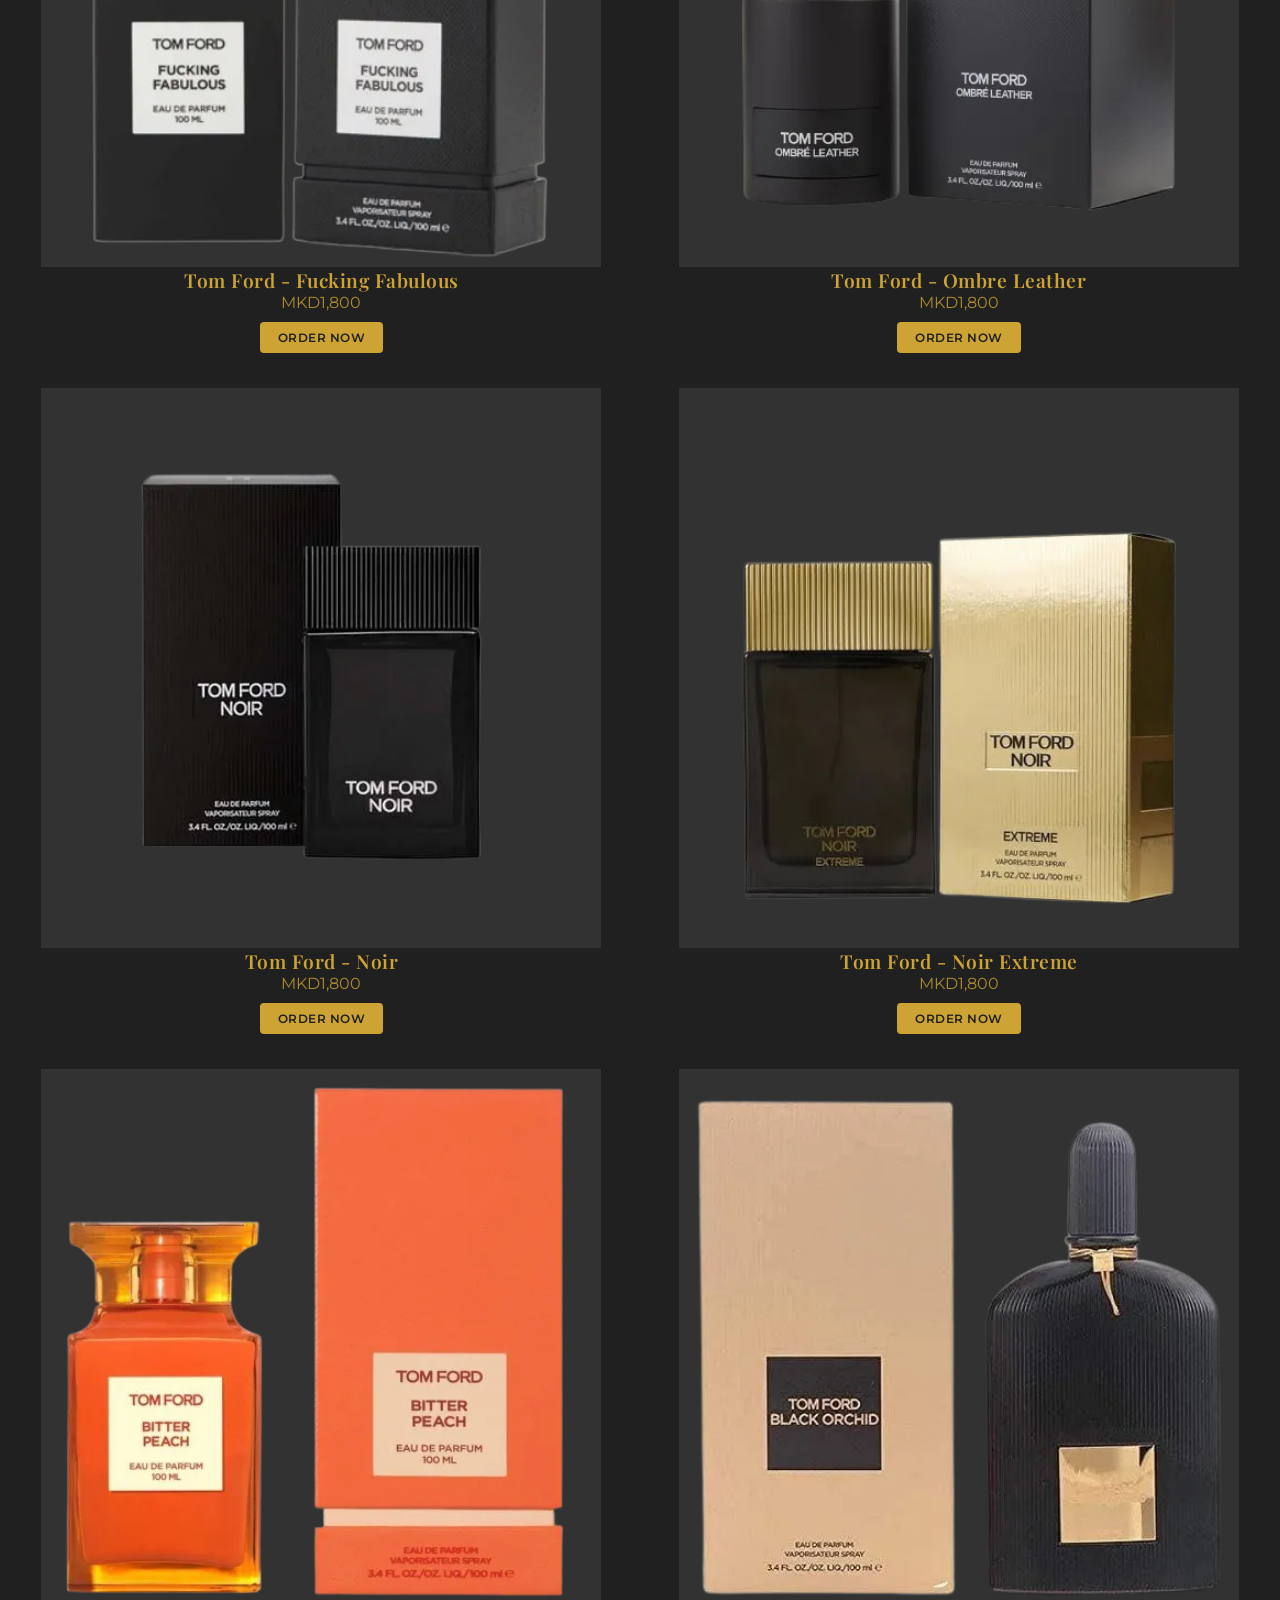
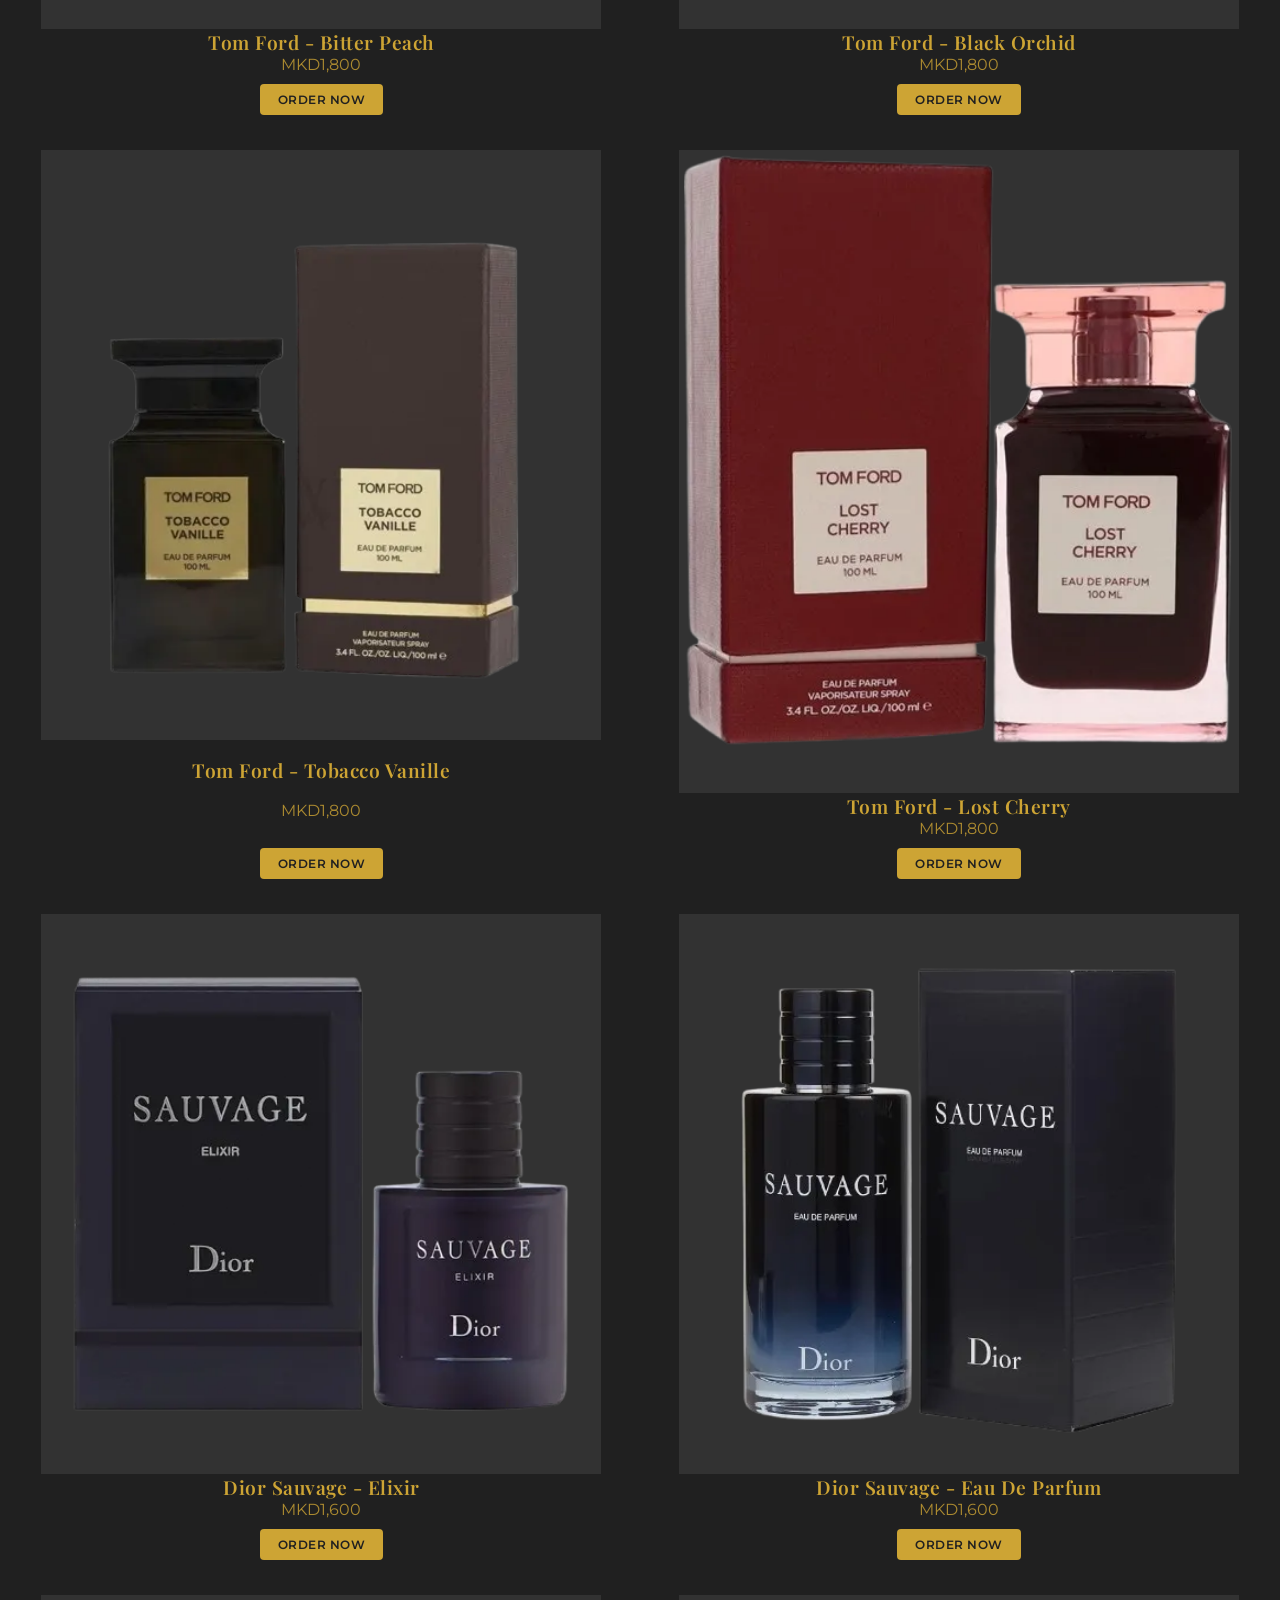
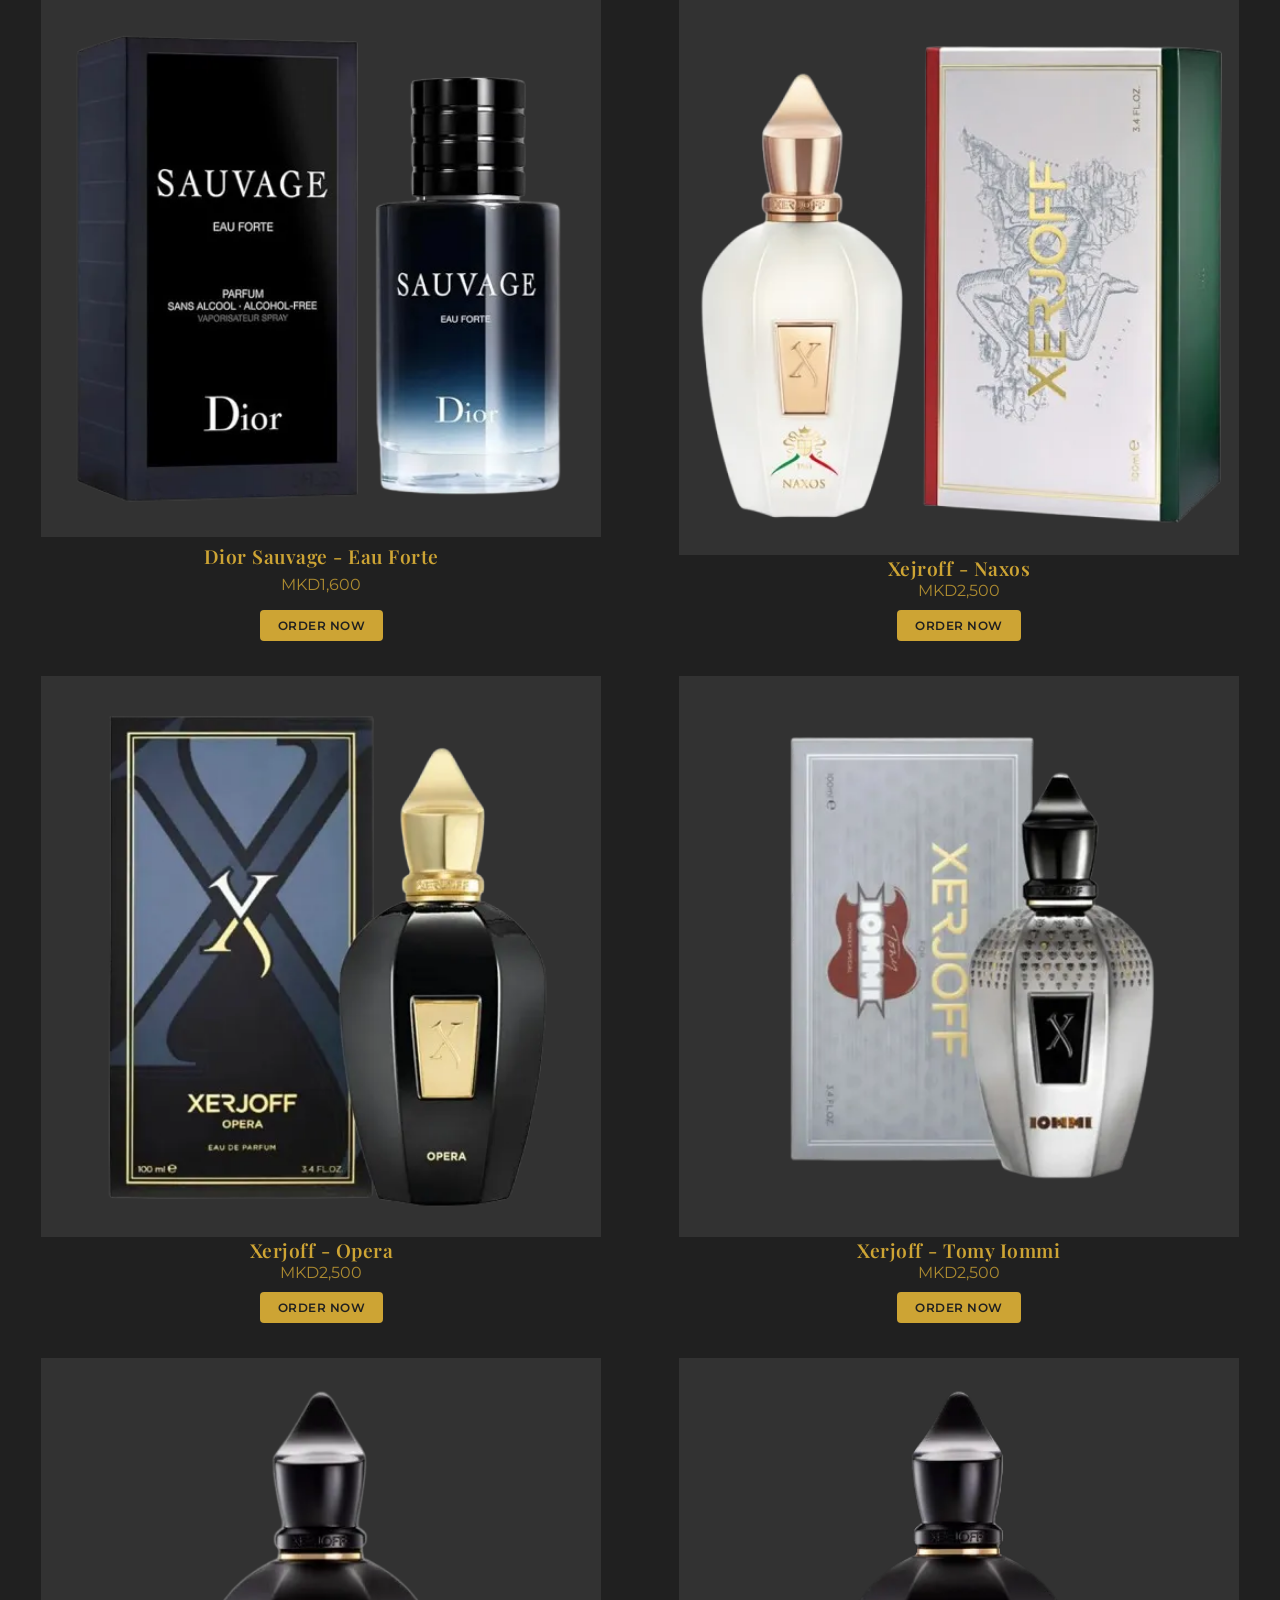
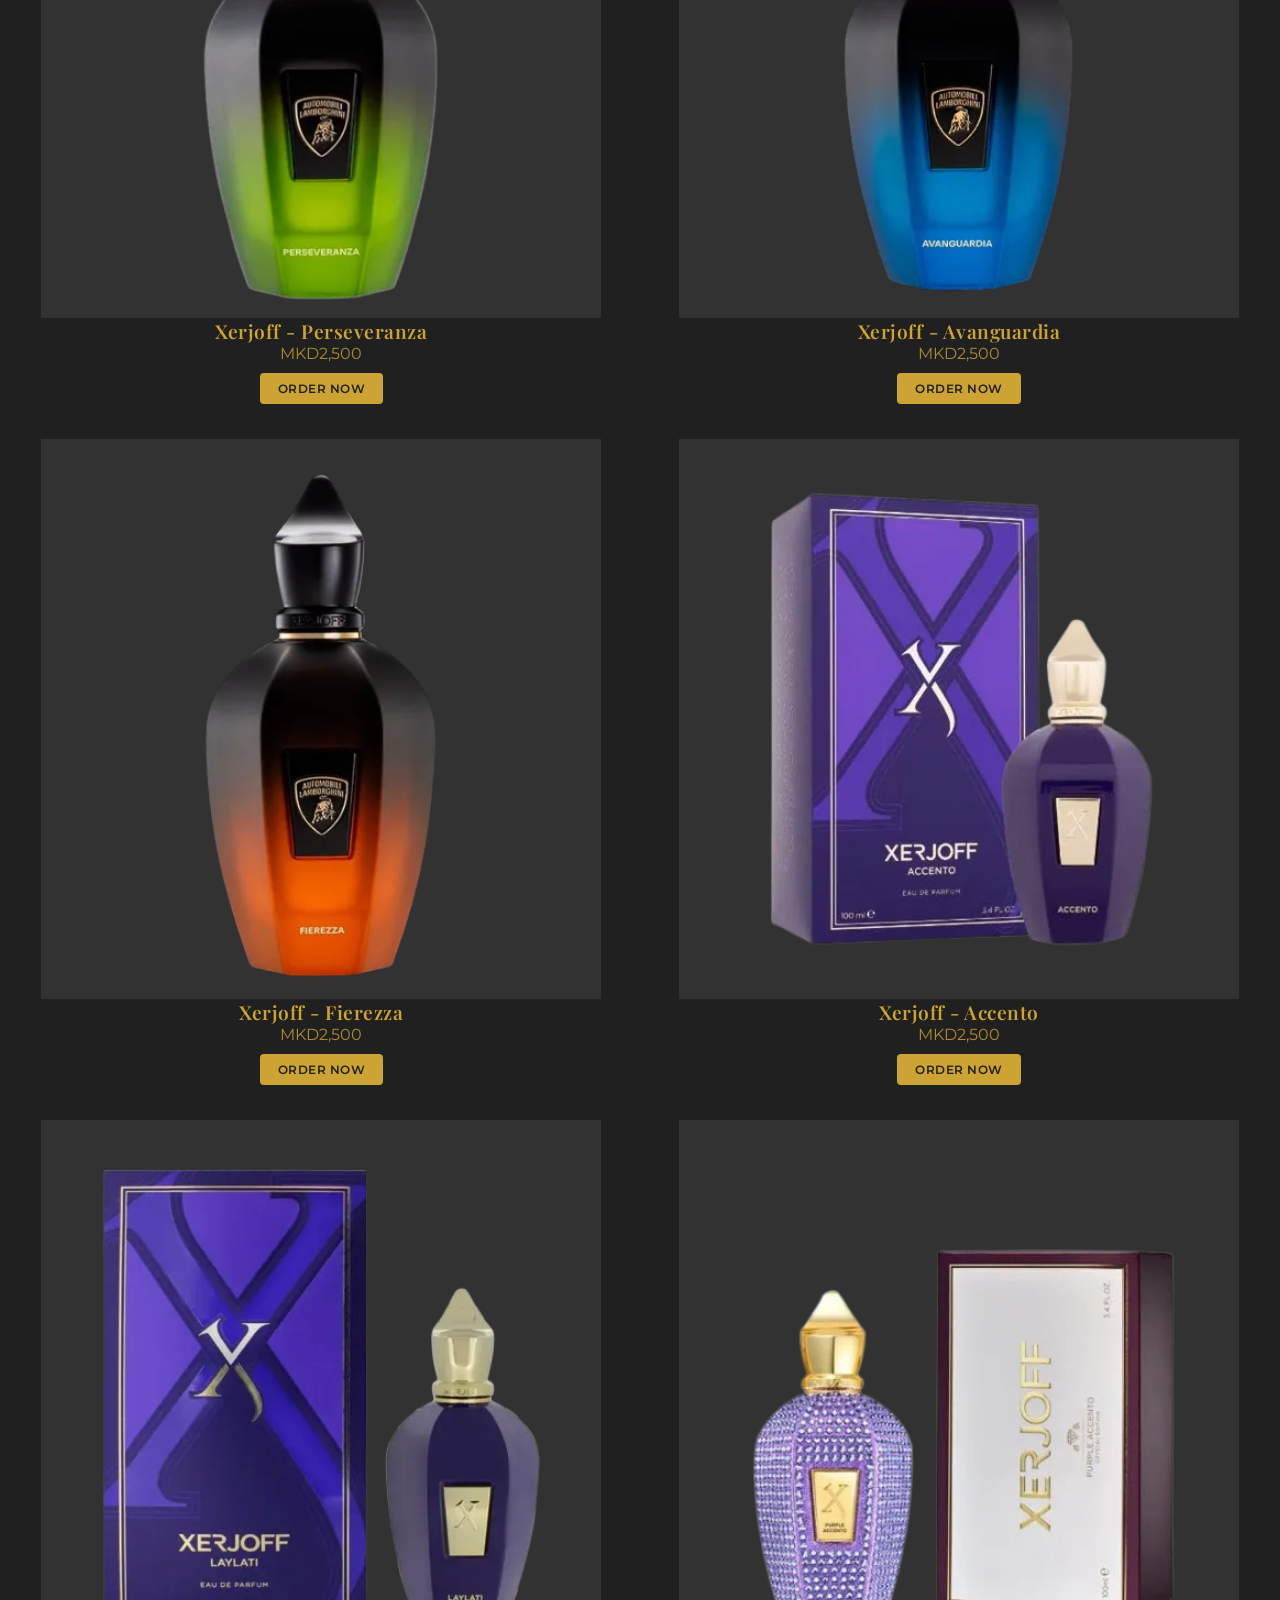
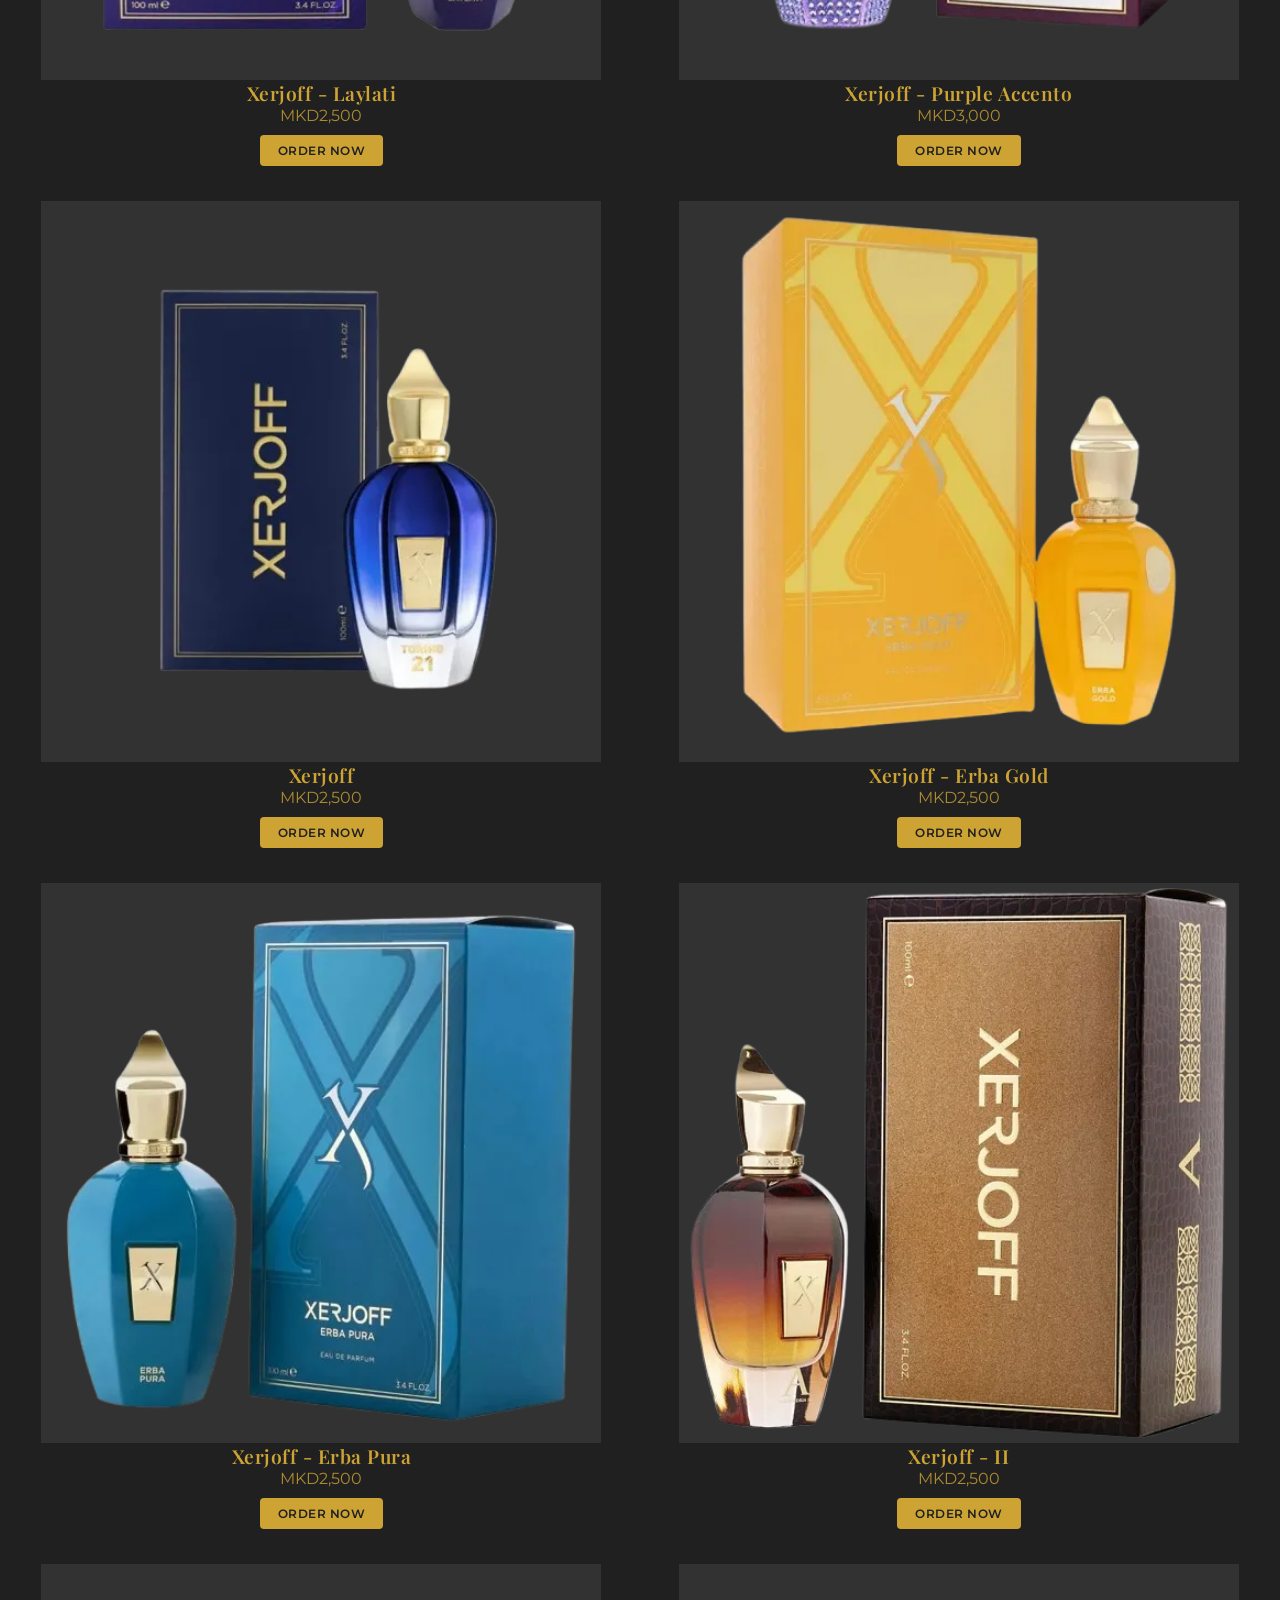
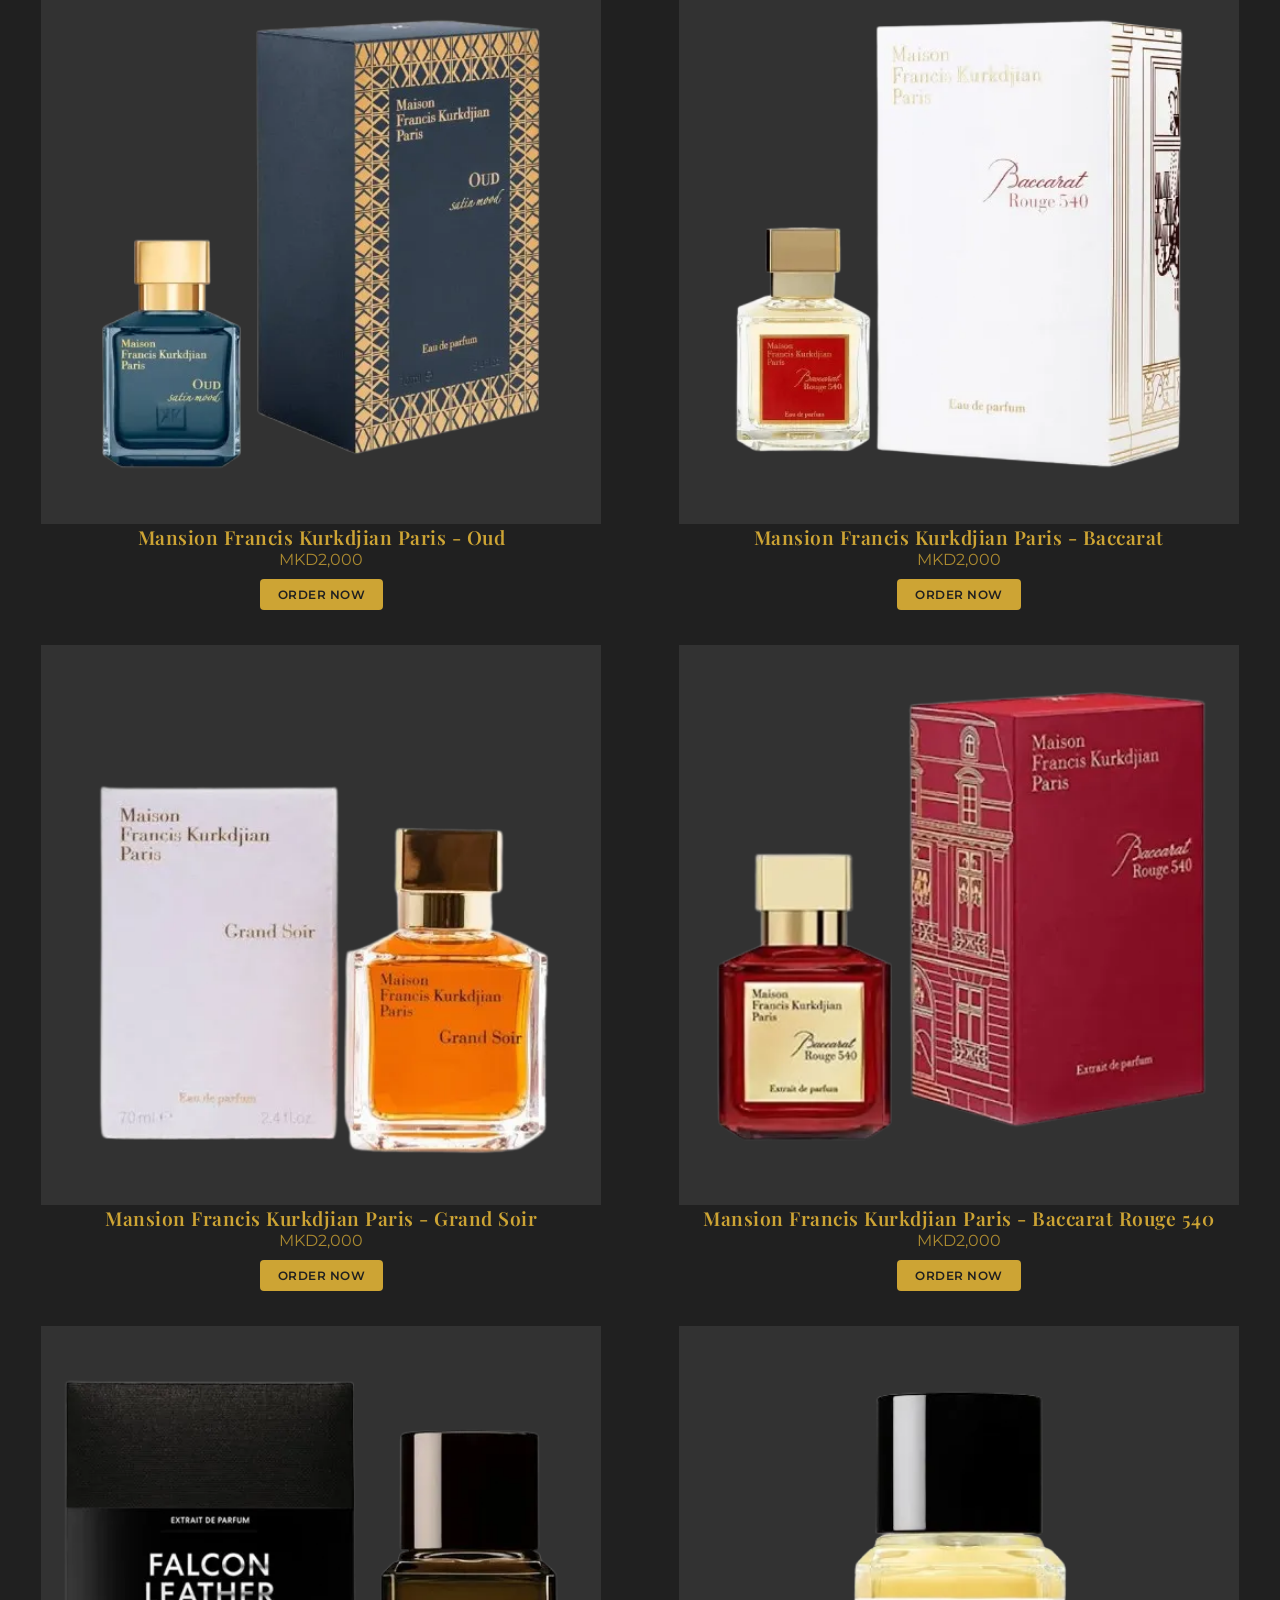
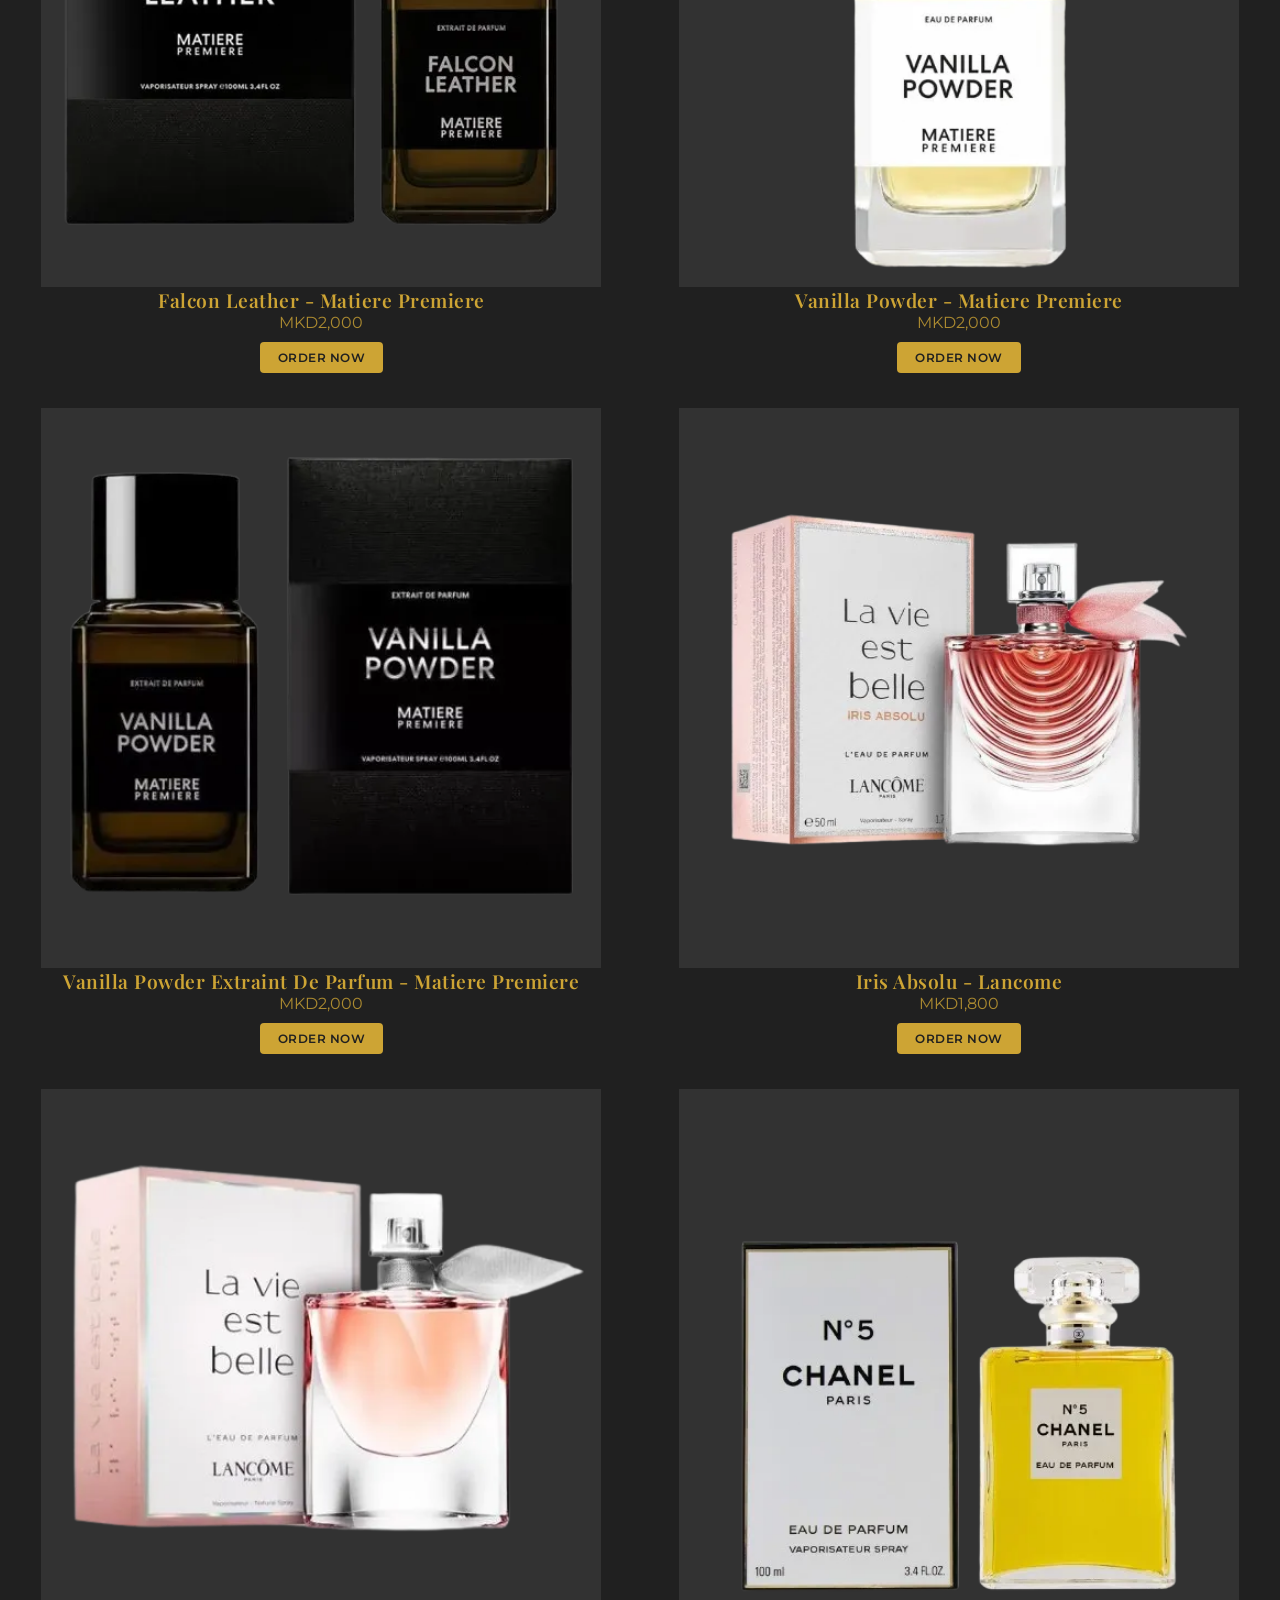
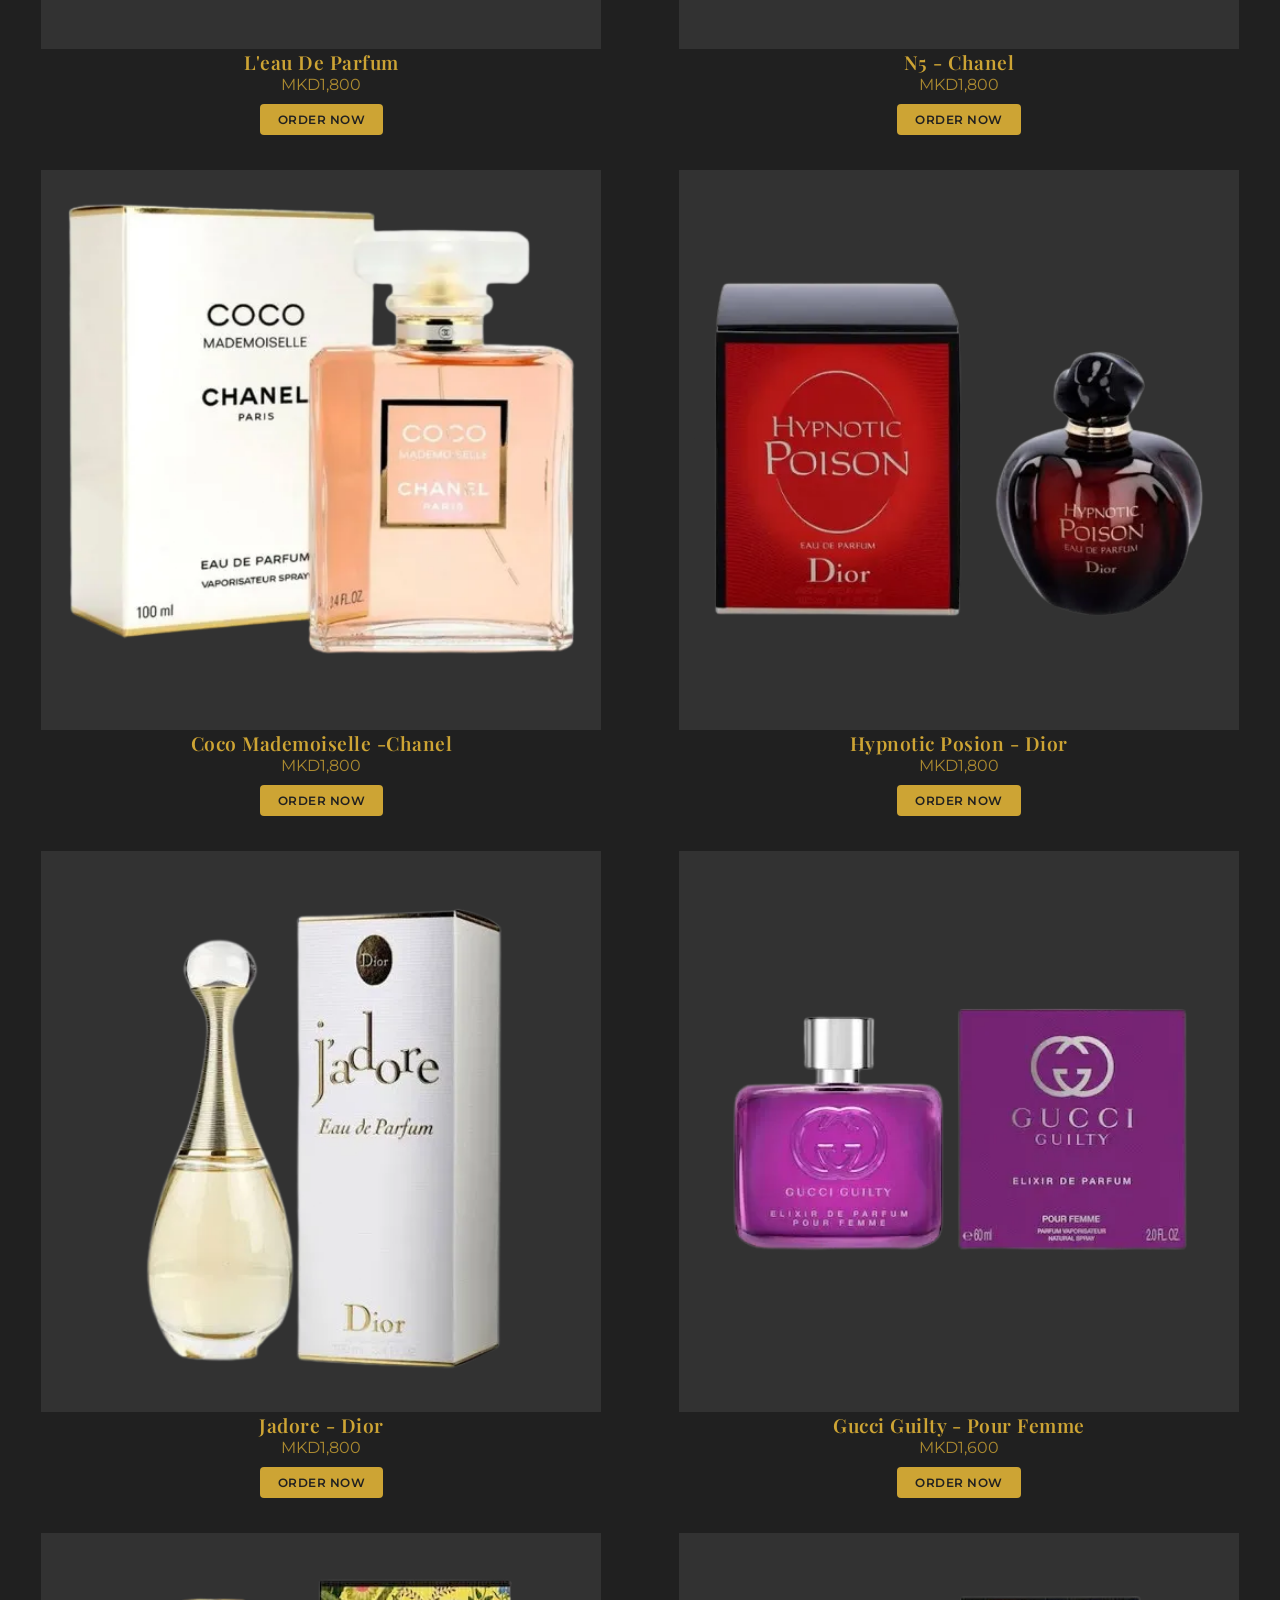
==== commit da41ec4a: "Add files via upload" ====
--- a/index.html
+++ b/index.html
@@ -46,10 +46,7 @@
       <li class="menu-section">Categories</li>
       <li><a href="#" class="filter-link" data-filter="burra">Perfumes for Men</a></li>
       <li><a href="#" class="filter-link" data-filter="gra">Perumes for Women</a></li>
-      
-      <li class="menu-section">Brands</li>
-      <li><a href="#" class="filter-link" data-filter="tom ford">Tom Ford</a></li>
-      <li><a href="#" class="filter-link" data-filter="armani">Emporio Armani</a></li>
+      <li><a href="#" class="filter-link" data-filter="unisex">Unisex</a></li>
       
       <li class="menu-section">Contact</li>
       <li><a href="https://wa.me/38978204889" target="_blank">WhatsApp</a></li>
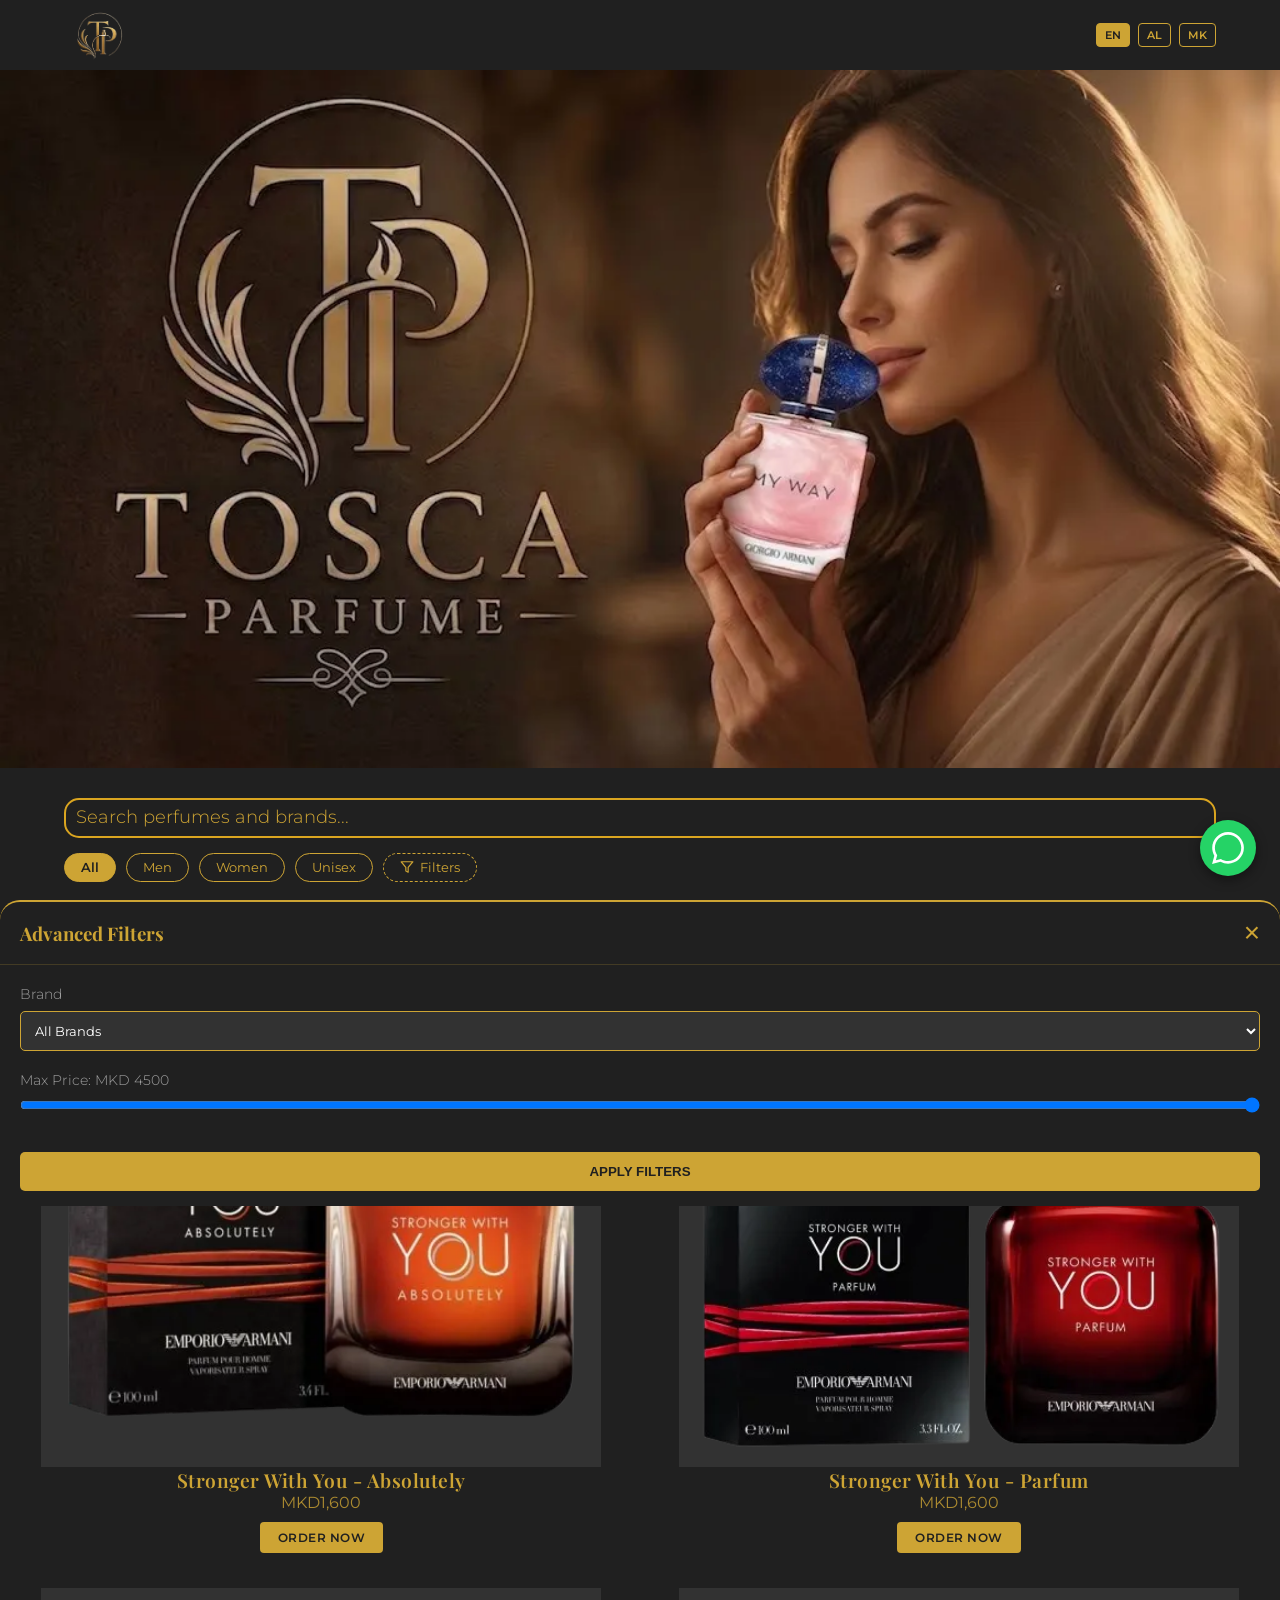
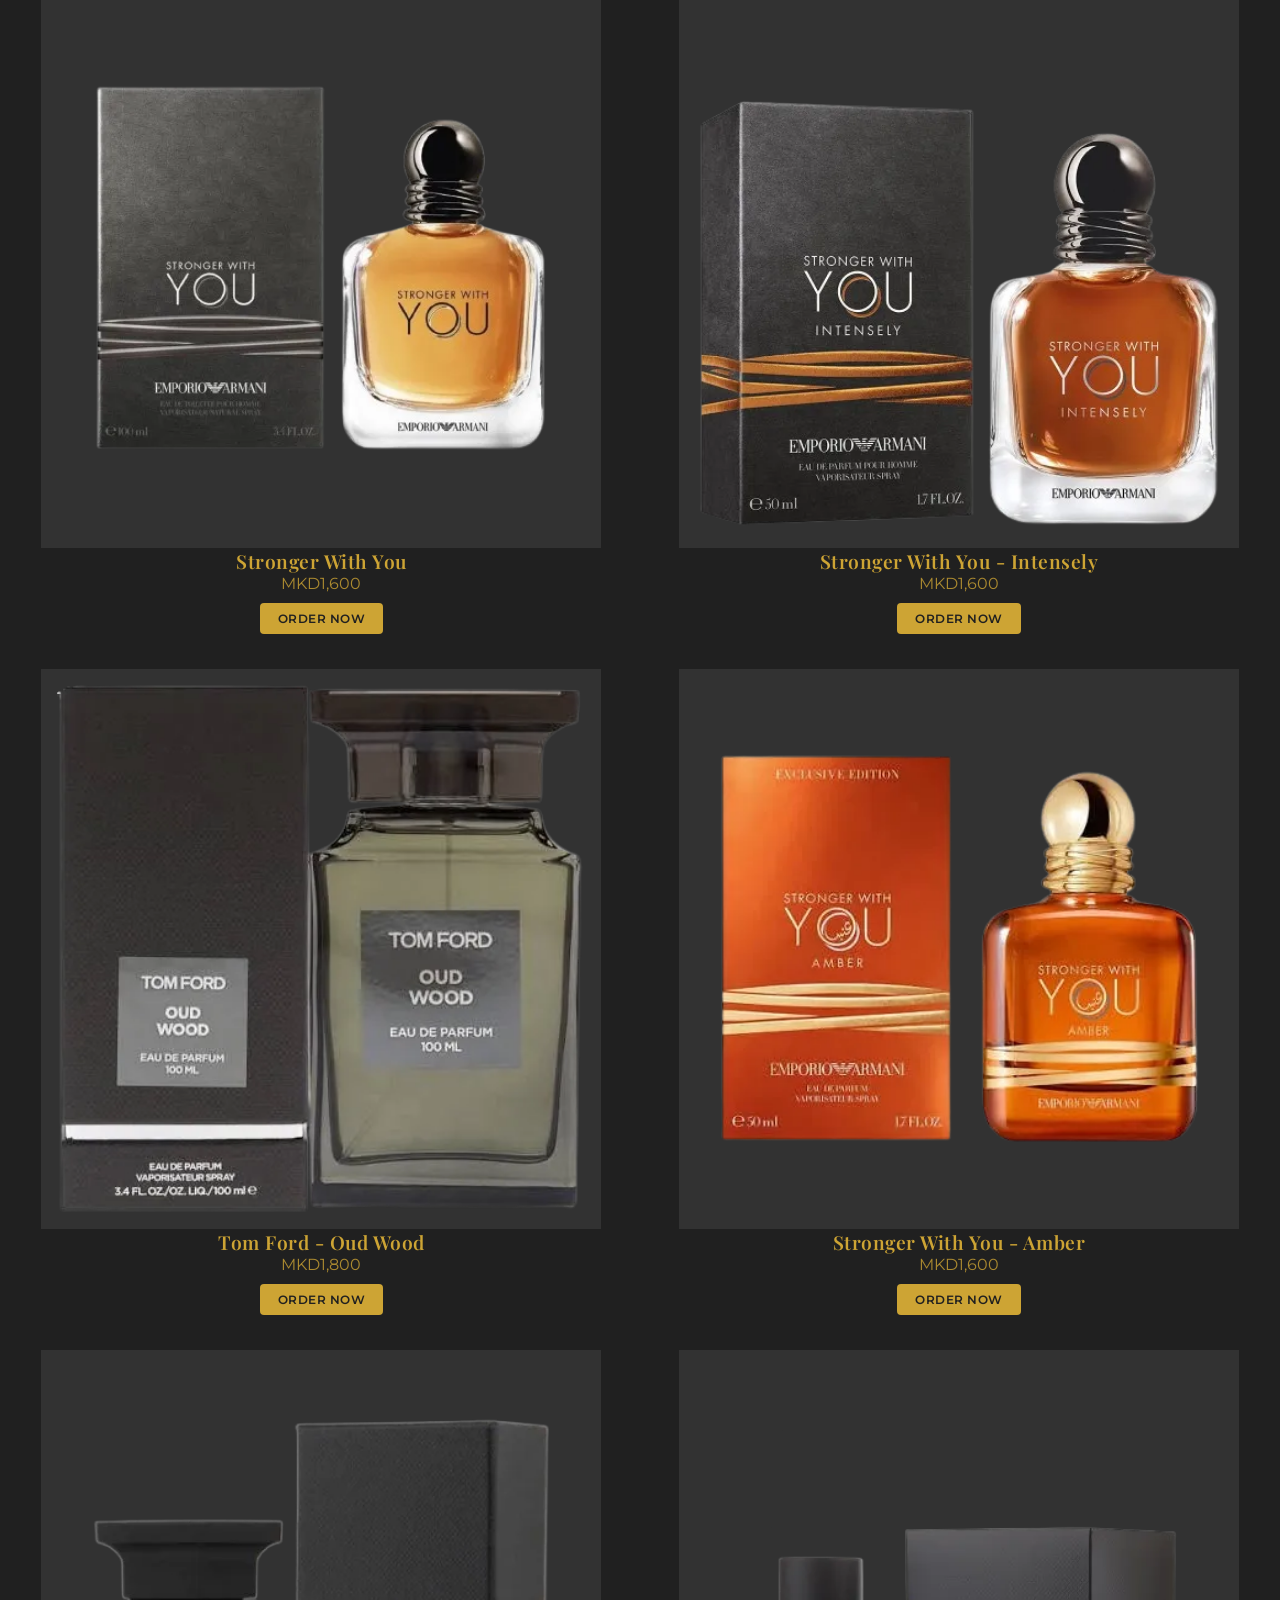
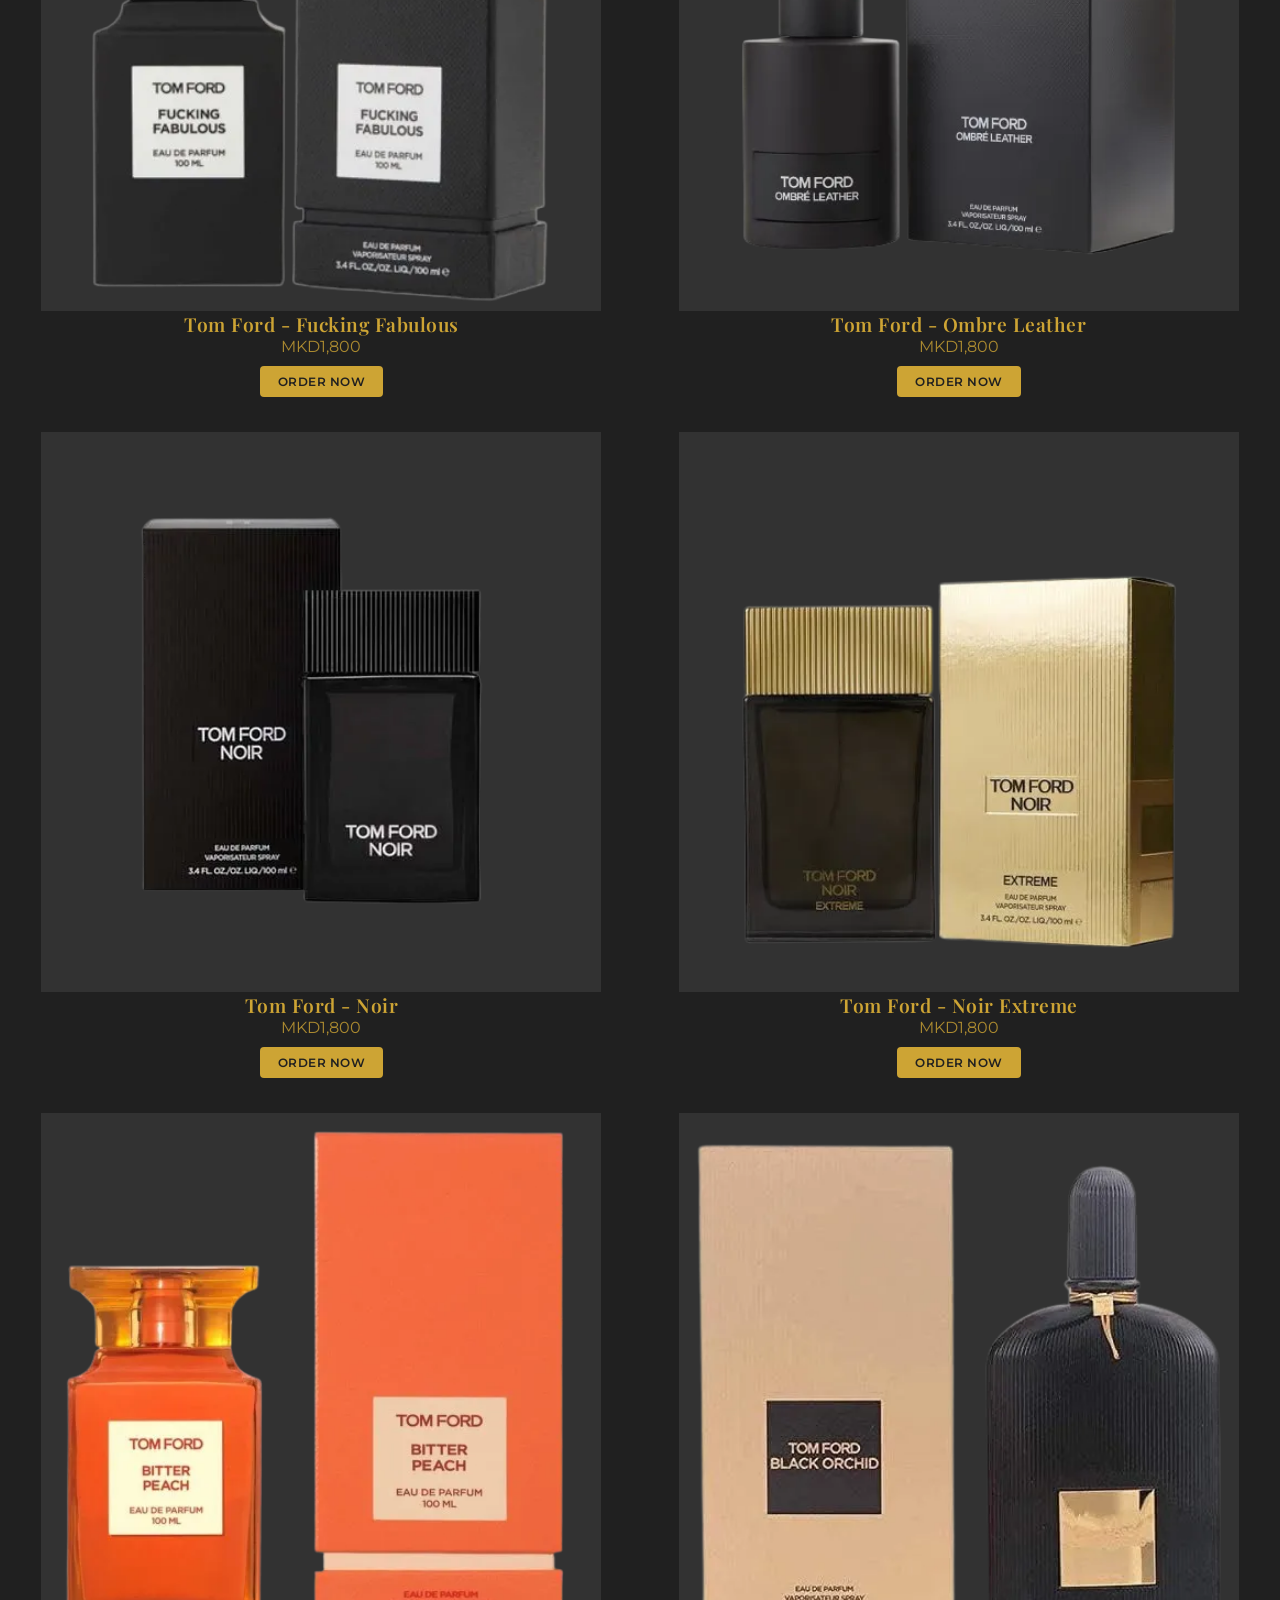
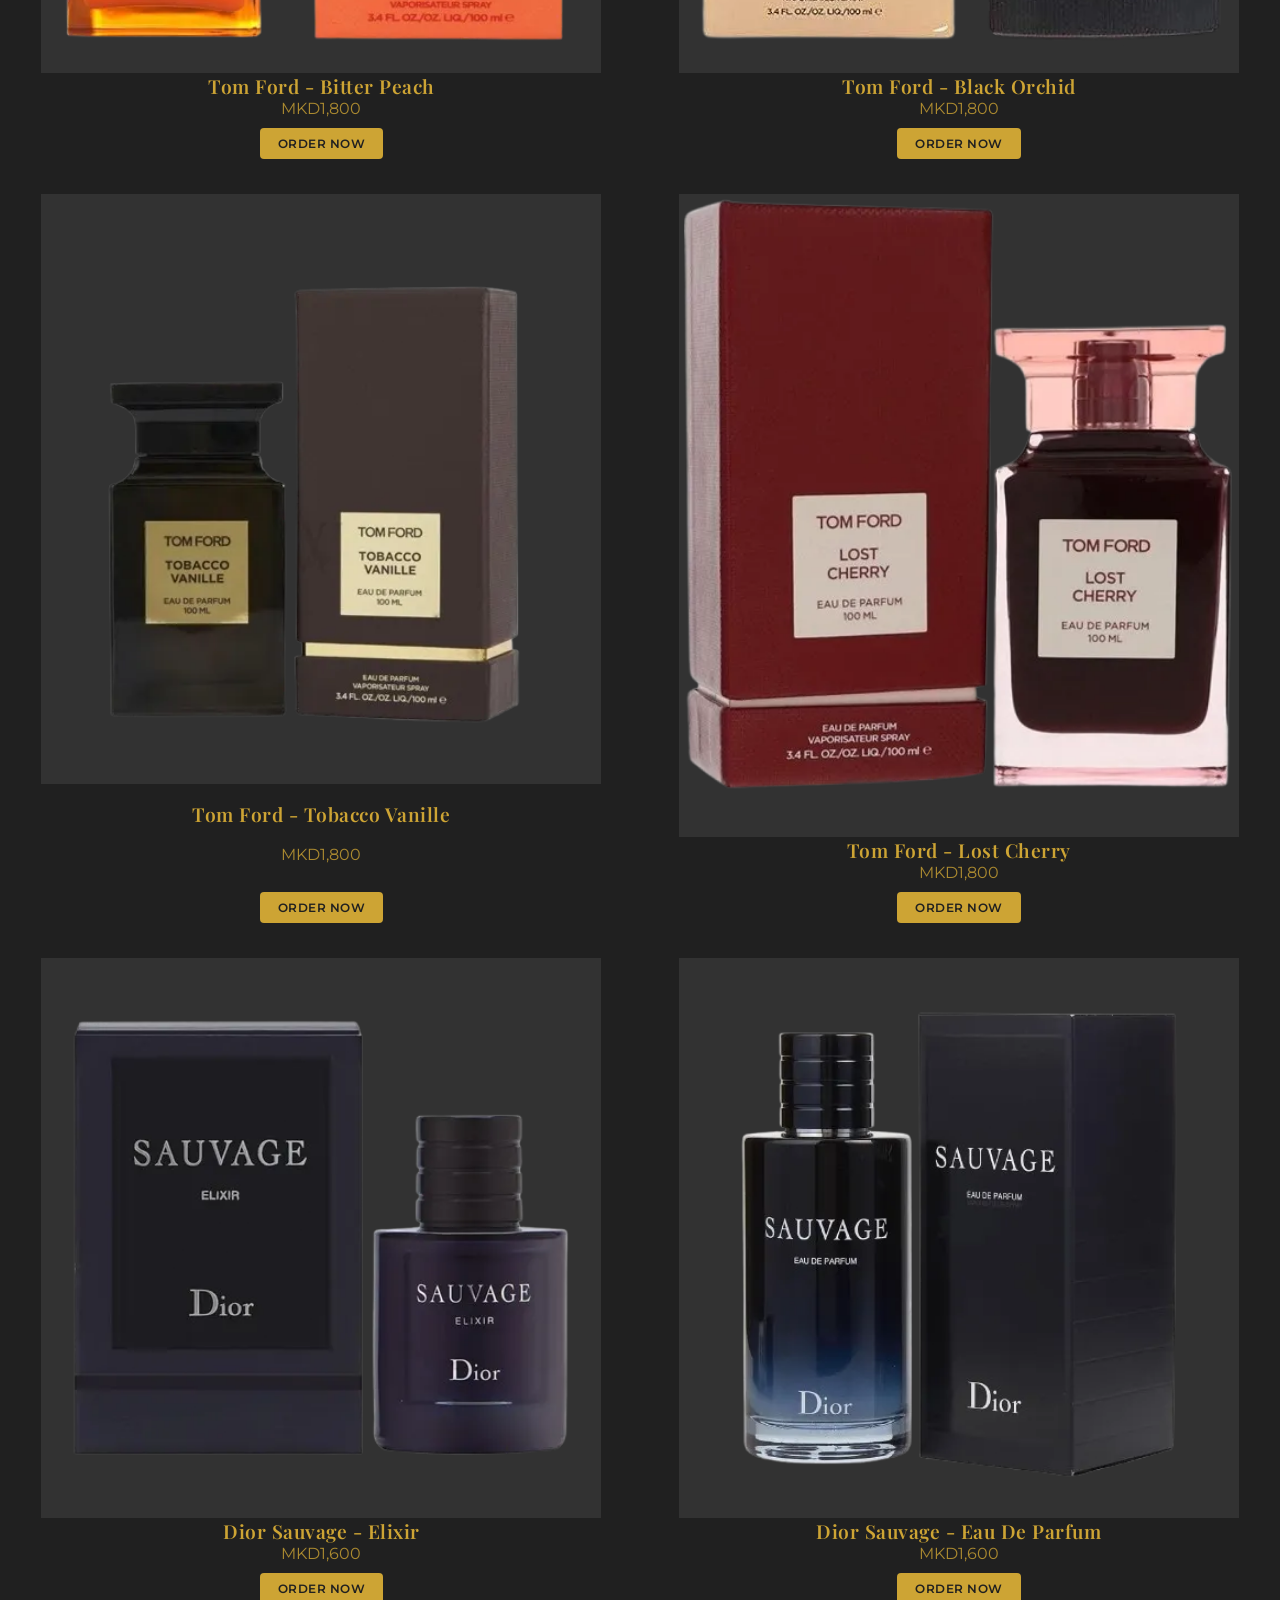
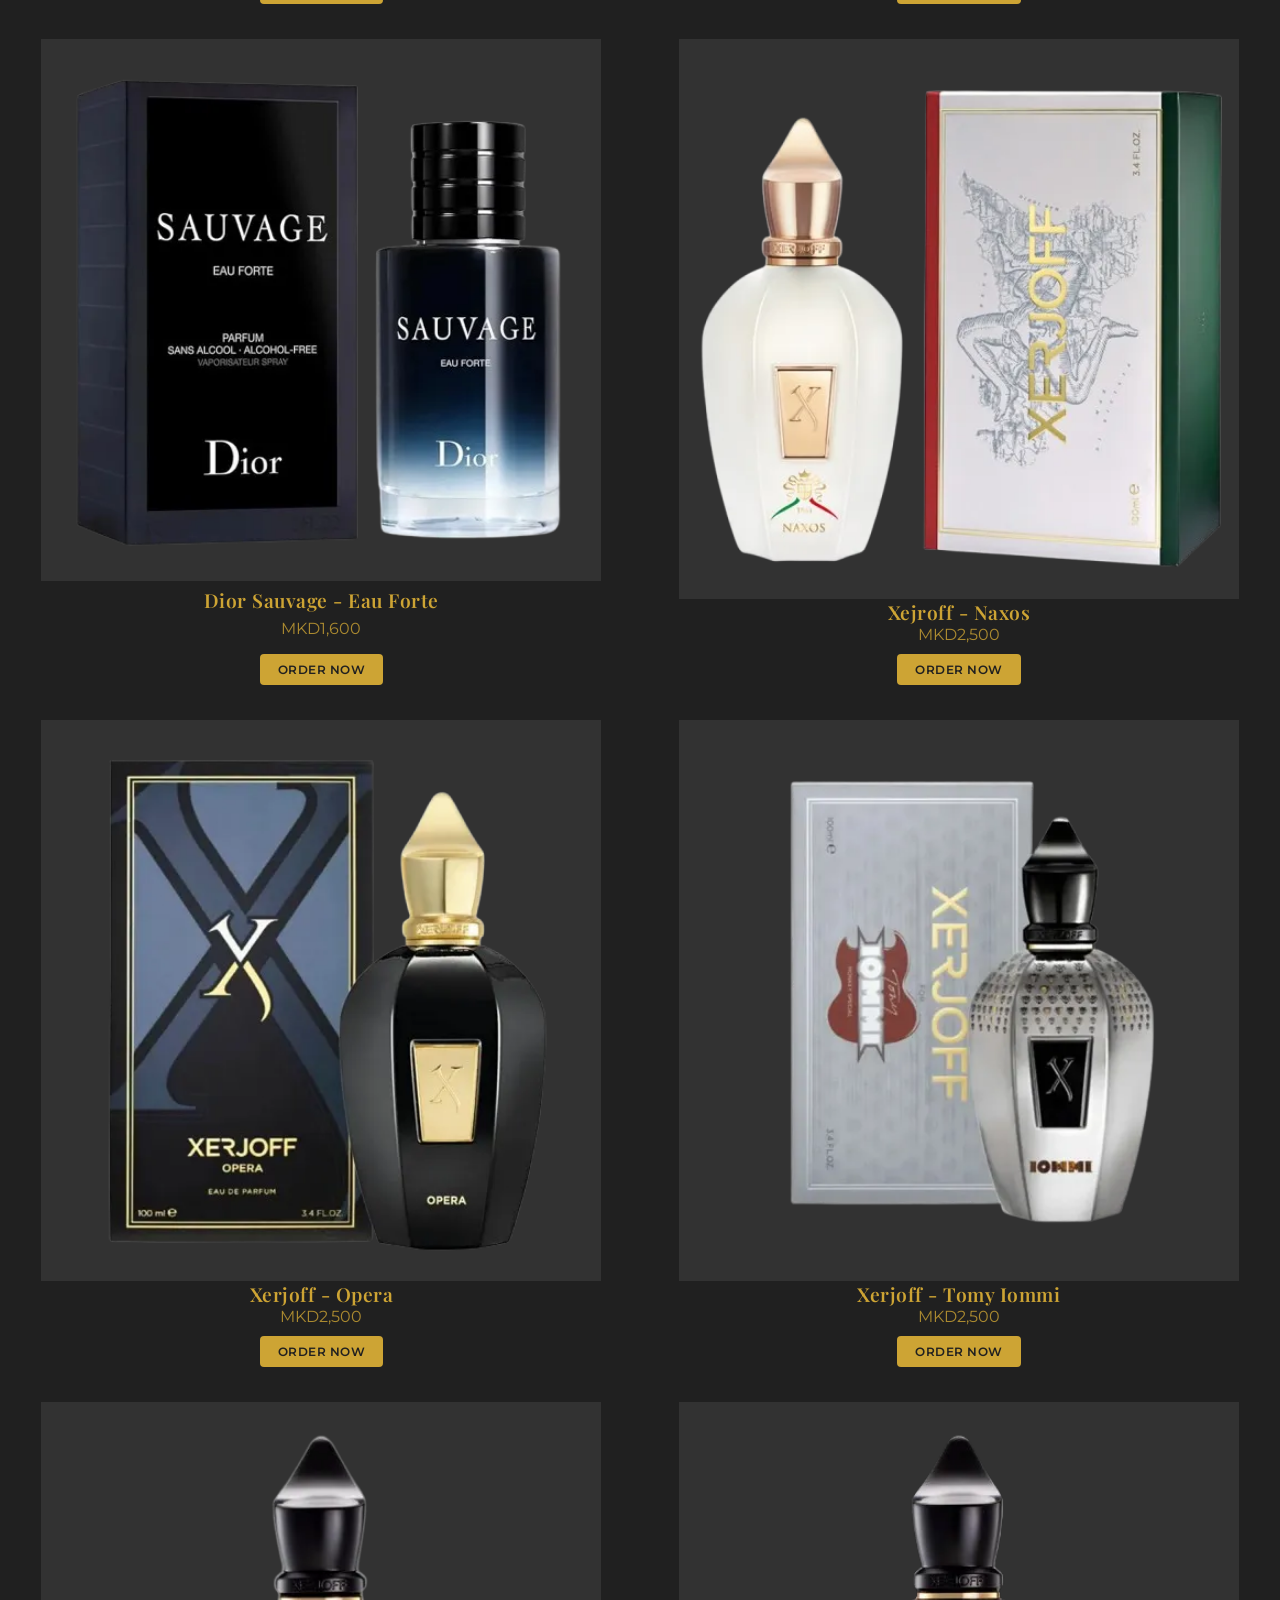
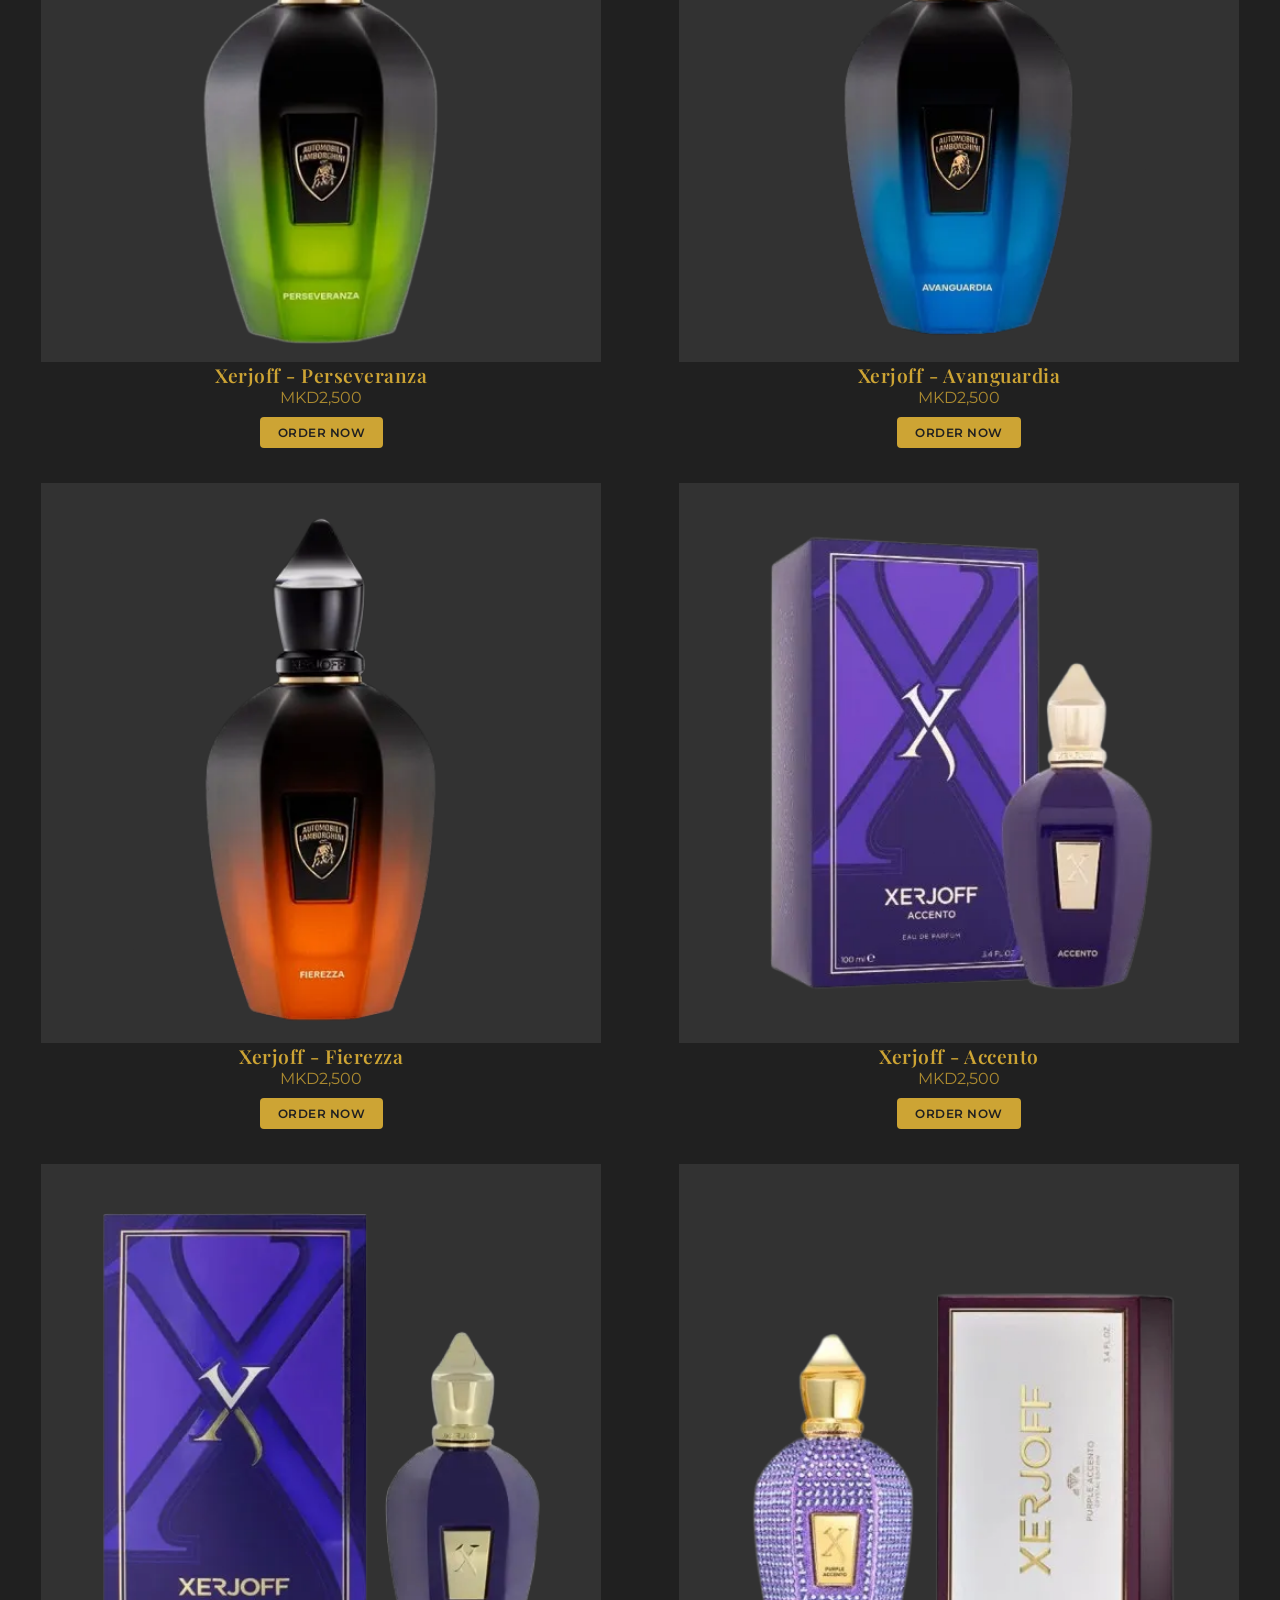
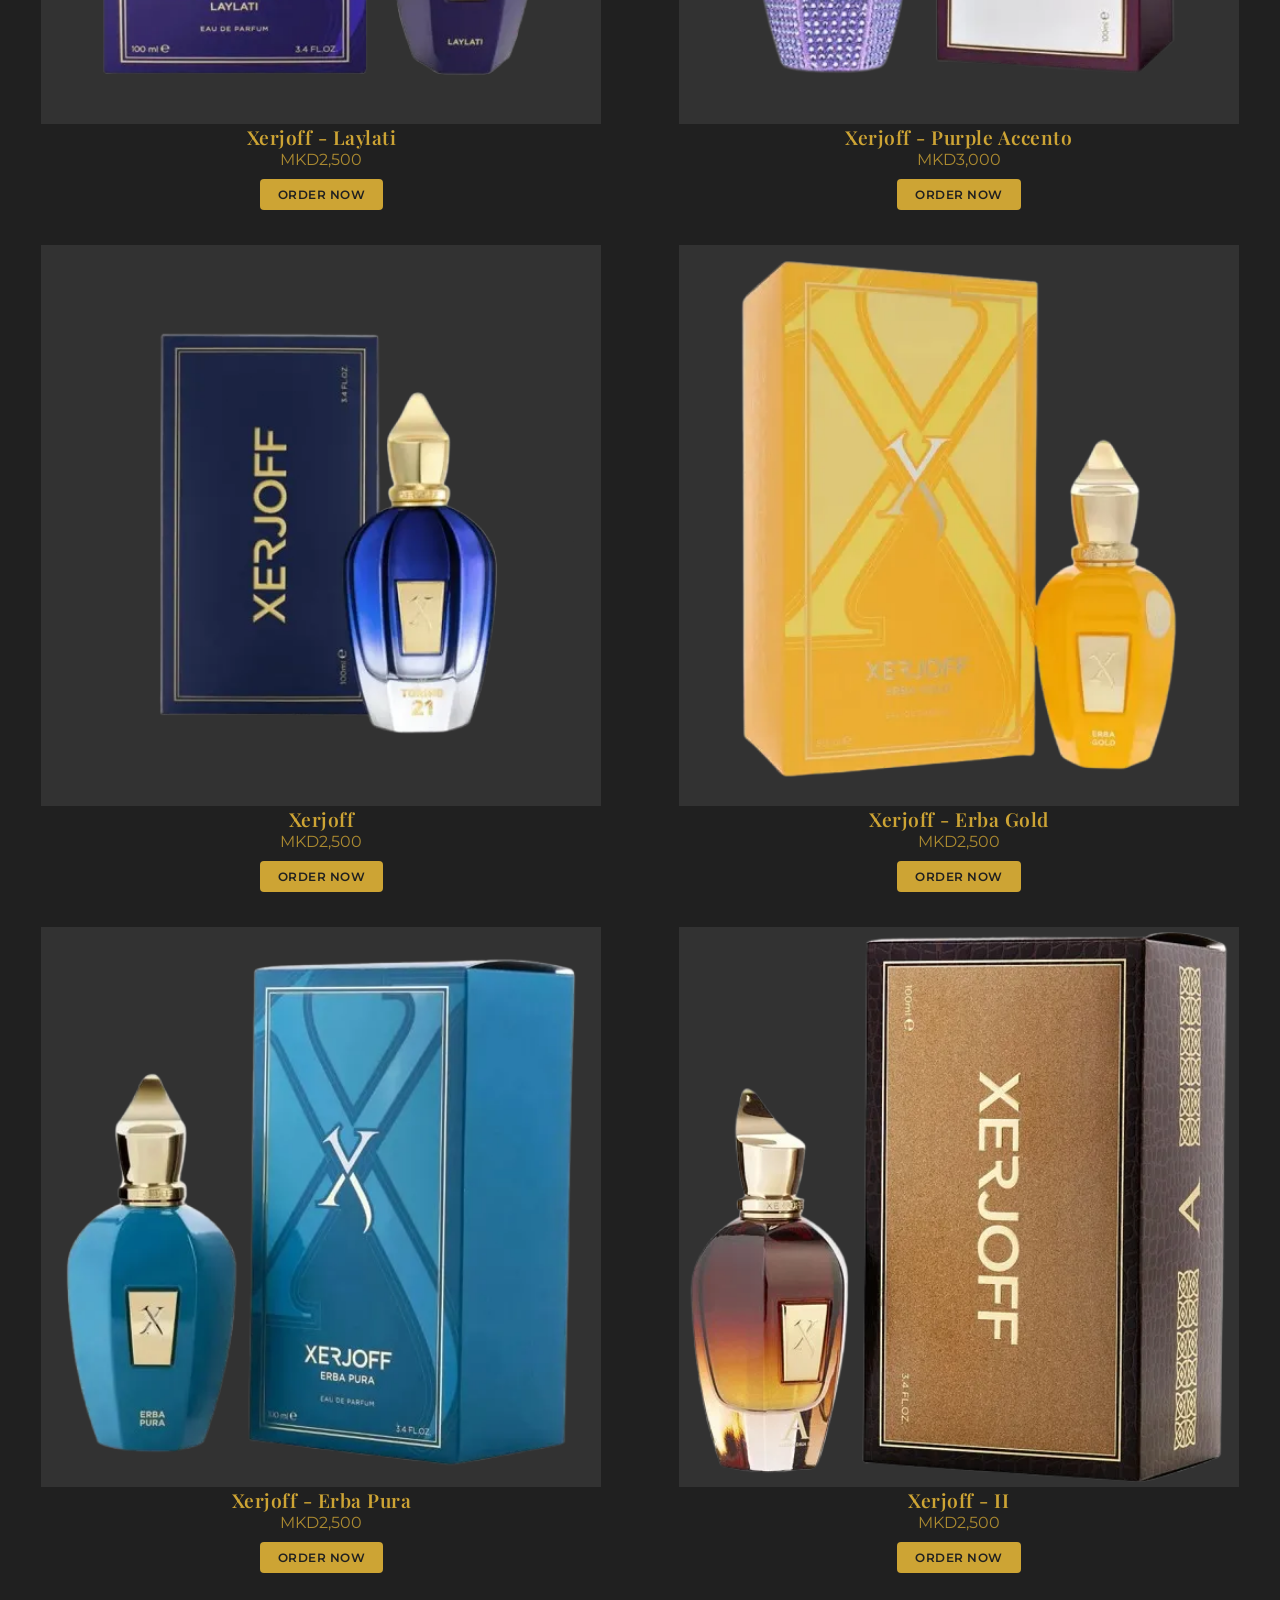
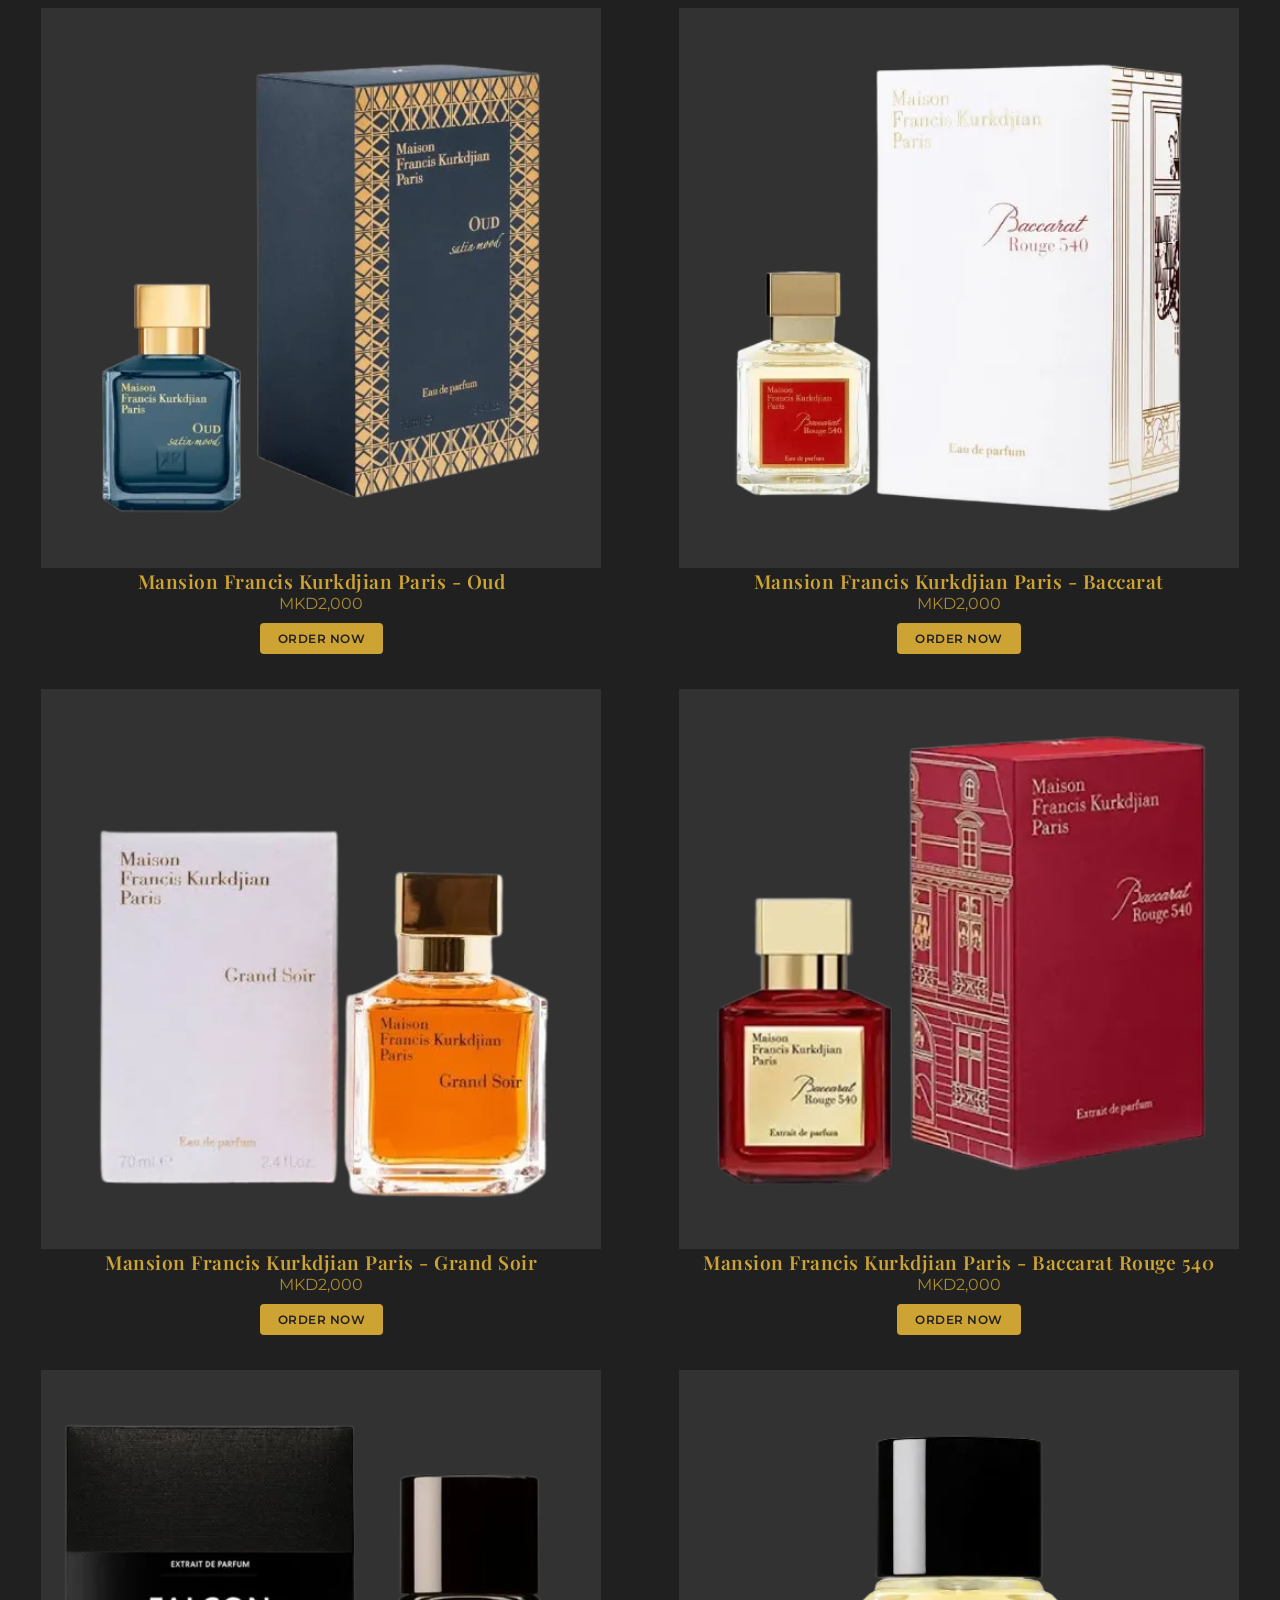
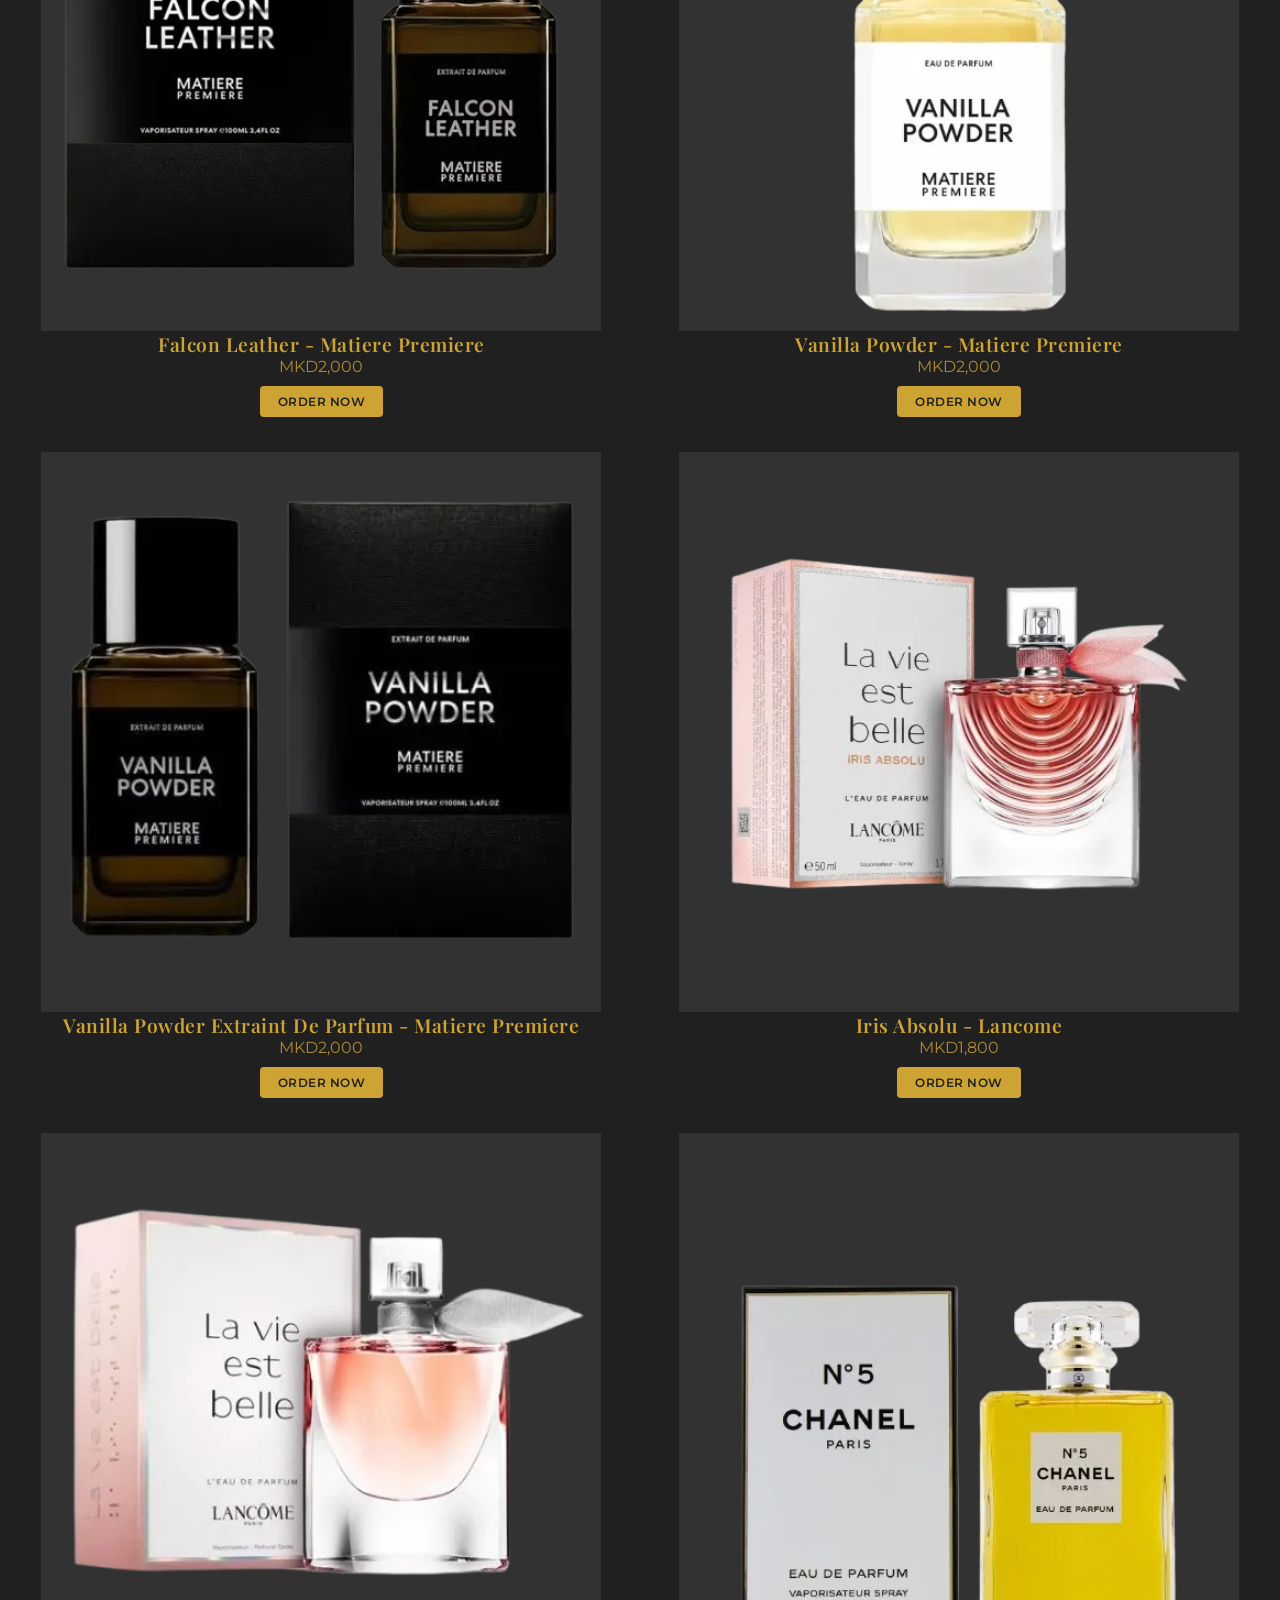
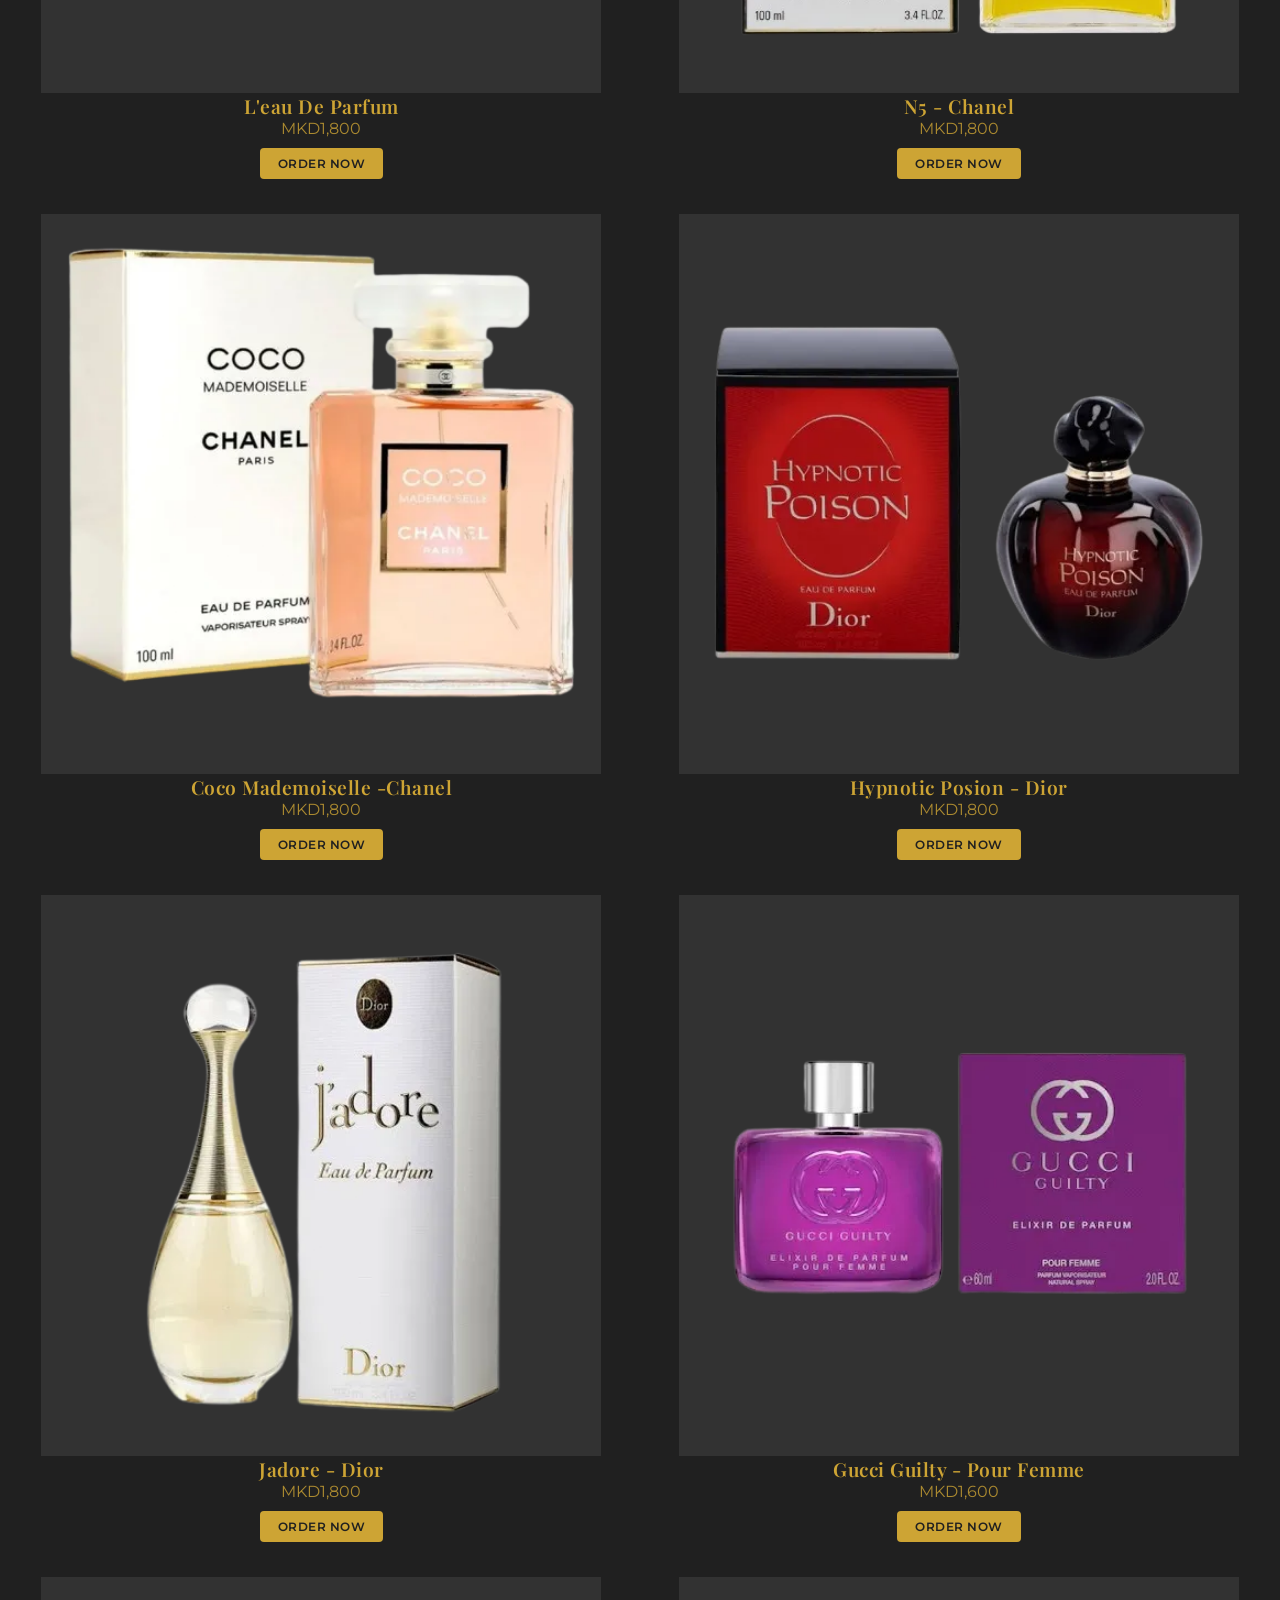
==== commit 8207613b: "Add files via upload" ====
--- a/index.html
+++ b/index.html
@@ -18,54 +18,68 @@
     <img src="images/h-logo.png" alt="Tosca Parfume" class="loader-logo">
   </div>
 
-  <!--Header-->
-  <div id="header">
-    <div id="l-header">
-      <img src="images/menu_icon.png" alt="" id="menu-icon">
-    </div>
-
-    <div id="c-header" class="lang-switcher">
-      <button class="lang-btn" data-lang="en">EN</button>
-      <button class="lang-btn" data-lang="sq">AL</button>
-      <button class="lang-btn" data-lang="mk">MK</button>
-    </div>
-
-    <div id="r-header">
-      <img src="images/h-logo.png" alt="" id="h-logo">
-    </div>
+  <header id="header">
+  <img src="images/h-logo.png" alt="Tosca Parfume" id="h-logo">
+  
+  <div class="lang-switcher">
+    <button class="lang-btn active" data-lang="en">EN</button>
+    <button class="lang-btn" data-lang="sq">AL</button>
+    <button class="lang-btn" data-lang="mk">MK</button>
   </div>
-
-  <!-- Menu -->
-  <nav id="mobile-menu" class="hidden-menu">
-    <div class="menu-header">
-      <img src="images/h-logo.png" alt="Tosca Parfume" class="menu-logo">
-      <button id="close-menu">&times;</button>
-    </div>
-    
-    <ul class="menu-links">
-      <li class="menu-section">Categories</li>
-      <li><a href="#" class="filter-link" data-filter="burra">Perfumes for Men</a></li>
-      <li><a href="#" class="filter-link" data-filter="gra">Perumes for Women</a></li>
-      <li><a href="#" class="filter-link" data-filter="unisex">Unisex</a></li>
-      
-      <li class="menu-section">Contact</li>
-      <li><a href="https://wa.me/38978204889" target="_blank">WhatsApp</a></li>
-    </ul>
-
-    <footer id="footer">
-      <p>&copy; 2026 Tosca Parfume. All rights reserved.<br>
-        Website built by <a href="https://www.instagram.com/kasio_it/" target="_blank" rel="noopener noreferrer" class="agency-link">Kasio IT</a></p>
-    </footer>
-  </nav>
-  
-  
-  <div id="menu-overlay"></div>
+</header>
   
   <!--Banner-->
   <img src="images/banner.webp" alt="" id="banner">
 
   <!--Search Bar-->
   <input type="text" id="search-bar" placeholder="Search perfumes and brands">
+
+  <!-- Filter -->
+  <div id="quick-filters-container">
+    <button class="filter-pill active" data-key="gender" data-value="all">All</button>
+    <button class="filter-pill" data-key="gender" data-value="burra">Men</button>
+    <button class="filter-pill" data-key="gender" data-value="gra">Women</button>
+    <button class="filter-pill" data-key="gender" data-value="unisex">Unisex</button>
+    <button id="btn-open-filters" class="filter-pill advanced-btn">
+      <svg xmlns="http://www.w3.org/2000/svg" width="14" height="14" viewBox="0 0 24 24" fill="none" stroke="currentColor" stroke-width="2" stroke-linecap="round" stroke-linejoin="round"><polygon points="22 3 2 3 10 12.46 10 19 14 21 14 12.46 22 3"></polygon></svg>
+      Filters
+    </button>
+  </div>
+
+  <!-- Advanced Filter Bottom Sheet -->
+  <div id="filter-overlay" class="hidden"></div>
+  <div id="advanced-filters" class="bottom-sheet hidden">
+    <div class="sheet-header">
+      <h3>Advanced Filters</h3>
+      <button id="btn-close-filters">&times;</button>
+    </div>
+    
+    <div class="sheet-body">
+      <!-- Brand Filter -->
+      <div class="filter-group">
+        <label>Brand</label>
+        <select id="brand-select">
+          <option value="all">All Brands</option>
+          <option value="tom ford">Tom Ford</option>
+          <option value="xerjoff">Xerjoff</option>
+          <option value="giorgio armani">Giorgio Armani</option>
+          <option value="jean paul gaultier">Jean Paul Gaultier</option>
+          <!-- Add rest of brands here -->
+        </select>
+      </div>
+
+      <!-- Price Filter -->
+      <div class="filter-group">
+        <label>Max Price: <span id="price-display">MKD 4500</span></label>
+        <!-- Range: 1600 to 4500 based on your current catalog -->
+        <input type="range" id="price-slider" min="1600" max="4500" step="100" value="4500">
+      </div>
+    </div>
+    
+    <div class="sheet-footer">
+      <button id="btn-apply-filters" class="btn-primary">Apply Filters</button>
+    </div>
+  </div>
 
   <!--Catalog-->
   <div id="catalog">
--- a/style.css
+++ b/style.css
@@ -58,46 +58,20 @@
   50% { opacity: 1; transform: scale(1.05); }
 }
 
-/*Header*/
+/* Header */
 #header {
-  position: relative;
-  display: flex;
+  display: flex;
+  justify-content: space-between;
+  align-items: center;
+  padding: 0 5%; /* Matches your search bar margins */
   background-color: rgb(32, 32, 32);
   width: 100%;
   height: 70px;
 }
 
-/* Left Section: Menu */
-#l-header {
-  position: relative;
-  display: flex;
-  align-items: center; 
-  width: 33.3%;
-  height: 100%;
-}
-
-#menu-icon {
-  width: 60px;
-  margin: 5px;
-  cursor: pointer;
-}
-
-#c-header {
-  display: flex;
-  justify-content: center;
-  align-items: center;
-  width: 33.3%;
-  height: 100%;
-  gap: 6px;
-}
-
-#r-header {
-  position: relative;
-  display: flex;
-  justify-content: flex-end;
-  align-items: center;
-  width: 33.3%;
-  height: 100%;
+.lang-switcher {
+  display: flex;
+  gap: 8px;
 }
 
 #h-logo {
@@ -154,6 +128,94 @@
 input[type="text"]::placeholder {
   color: #a0a0a0;
   opacity: 1;
+}
+
+/*Filters*/
+#quick-filters-container {
+  display: flex;
+  gap: 10px;
+  overflow-x: auto;
+  padding: 0 5% 15px;
+  -webkit-overflow-scrolling: touch;
+  scrollbar-width: none; /* Firefox */
+}
+#quick-filters-container::-webkit-scrollbar {
+  display: none; /* Chrome/Safari */
+}
+.filter-pill {
+  background-color: transparent;
+  color: #cda434;
+  border: 1px solid #cda434;
+  padding: 6px 16px;
+  border-radius: 20px;
+  font-family: 'Montserrat', sans-serif;
+  font-size: 0.8rem;
+  white-space: nowrap;
+  cursor: pointer;
+  transition: all 0.2s ease;
+}
+.filter-pill.active {
+  background-color: #cda434;
+  color: rgb(32, 32, 32);
+  font-weight: 600;
+}
+.filter-pill.advanced-btn {
+  display: flex;
+  align-items: center;
+  gap: 6px;
+  border-style: dashed;
+}
+
+/* Bottom Sheet */
+#filter-overlay {
+  position: fixed;
+  top: 0; left: 0; width: 100%; height: 100vh;
+  background: rgba(0, 0, 0, 0.7);
+  z-index: 2999;
+  opacity: 0;
+  pointer-events: none;
+  transition: opacity 0.3s ease;
+}
+#filter-overlay.active {
+  opacity: 1;
+  pointer-events: auto;
+}
+.bottom-sheet {
+  position: fixed;
+  bottom: 0; left: 0; width: 100%;
+  background-color: rgb(32, 32, 32);
+  border-top: 2px solid #cda434;
+  border-radius: 20px 20px 0 0;
+  z-index: 3000;
+  transform: translateY(100%);
+  transition: transform 0.3s cubic-bezier(0.4, 0, 0.2, 1);
+  display: flex;
+  flex-direction: column;
+}
+.bottom-sheet.open {
+  transform: translateY(0);
+}
+.sheet-header, .sheet-footer {
+  padding: 15px 20px;
+}
+.sheet-header {
+  display: flex;
+  justify-content: space-between;
+  align-items: center;
+  border-bottom: 1px solid rgba(205, 164, 52, 0.2);
+}
+.sheet-header h3 { color: #cda434; font-family: 'Playfair Display', serif; }
+#btn-close-filters { background: none; border: none; color: #cda434; font-size: 28px; cursor: pointer;}
+.sheet-body { padding: 20px; display: flex; flex-direction: column; gap: 20px; }
+.filter-group label { display: block; color: #a0a0a0; margin-bottom: 8px; font-size: 0.9rem; }
+.filter-group select, .filter-group input[type="range"] { width: 100%; }
+.filter-group select {
+  background: rgb(50, 50, 50);
+  color: #fff; border: 1px solid #cda434; padding: 10px; border-radius: 5px; font-family: 'Montserrat', sans-serif;
+}
+.btn-primary {
+  width: 100%; padding: 12px; background: #cda434; color: rgb(32,32,32);
+  border: none; border-radius: 5px; font-weight: 600; text-transform: uppercase; cursor: pointer;
 }
 
 /*Catalog*/
@@ -281,97 +343,6 @@
   animation: pulse-green 2s infinite;
 }
 
-#mobile-menu {
-  position: fixed;
-  top: 0;
-  left: -300px; /* Hidden off-screen to the left */
-  width: 260px;
-  height: 100vh;
-  background-color: rgb(32, 32, 32);
-  border-right: 1px solid #cda434;
-  z-index: 2000;
-  transition: left 0.3s ease;
-  display: flex;
-  flex-direction: column;
-}
-
-#mobile-menu.open-menu {
-  left: 0; /* Slides in */
-}
-
-/* Menu Header */
-.menu-header {
-  display: flex;
-  justify-content: space-between;
-  align-items: center;
-  padding: 15px 20px;
-  border-bottom: 1px solid rgba(205, 164, 52, 0.2);
-}
-
-.menu-logo {
-  height: 40px;
-}
-
-#close-menu {
-  background: none;
-  border: none;
-  color: #cda434;
-  font-size: 32px;
-  cursor: pointer;
-}
-
-/* Menu Links */
-.menu-links {
-  list-style: none;
-  padding: 20px;
-  overflow-y: auto;
-}
-
-.menu-section {
-  color: #a0a0a0;
-  font-size: 0.85rem;
-  text-transform: uppercase;
-  letter-spacing: 1px;
-  margin: 20px 0 10px 0;
-}
-
-.menu-section:first-child {
-  margin-top: 0;
-}
-
-.menu-links li a {
-  display: block;
-  color: #fff;
-  text-decoration: none;
-  font-family: 'Montserrat', sans-serif;
-  font-size: 1.1rem;
-  padding: 10px 0;
-  transition: color 0.2s ease;
-}
-
-.menu-links li a:hover {
-  color: #cda434;
-}
-
-/* Background Overlay */
-#menu-overlay {
-  position: fixed;
-  top: 0;
-  left: 0;
-  width: 100%;
-  height: 100vh;
-  background-color: rgba(0, 0, 0, 0.6);
-  z-index: 1500;
-  opacity: 0;
-  visibility: hidden;
-  transition: opacity 0.3s ease;
-}
-
-#menu-overlay.active {
-  opacity: 1;
-  visibility: visible;
-}
-
 #scroll-top-btn {
   position: fixed;
   bottom: 24px;
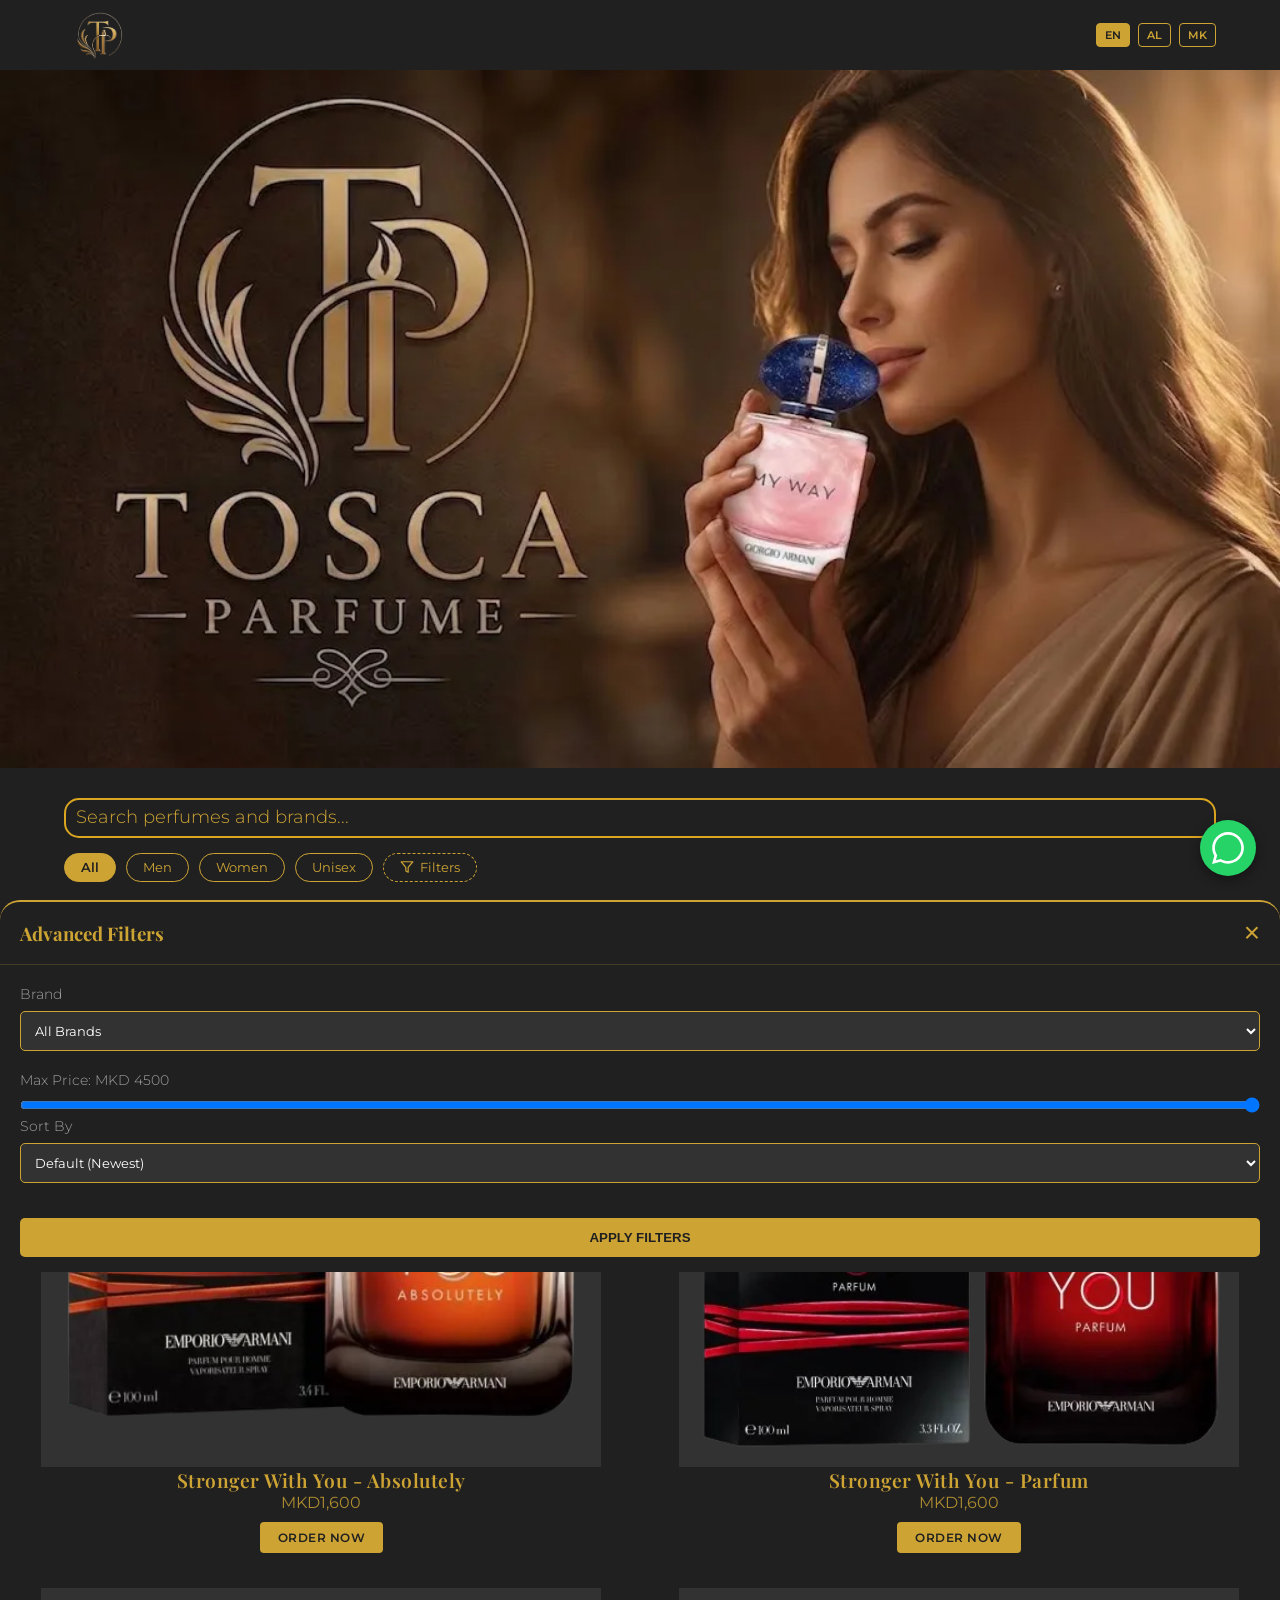
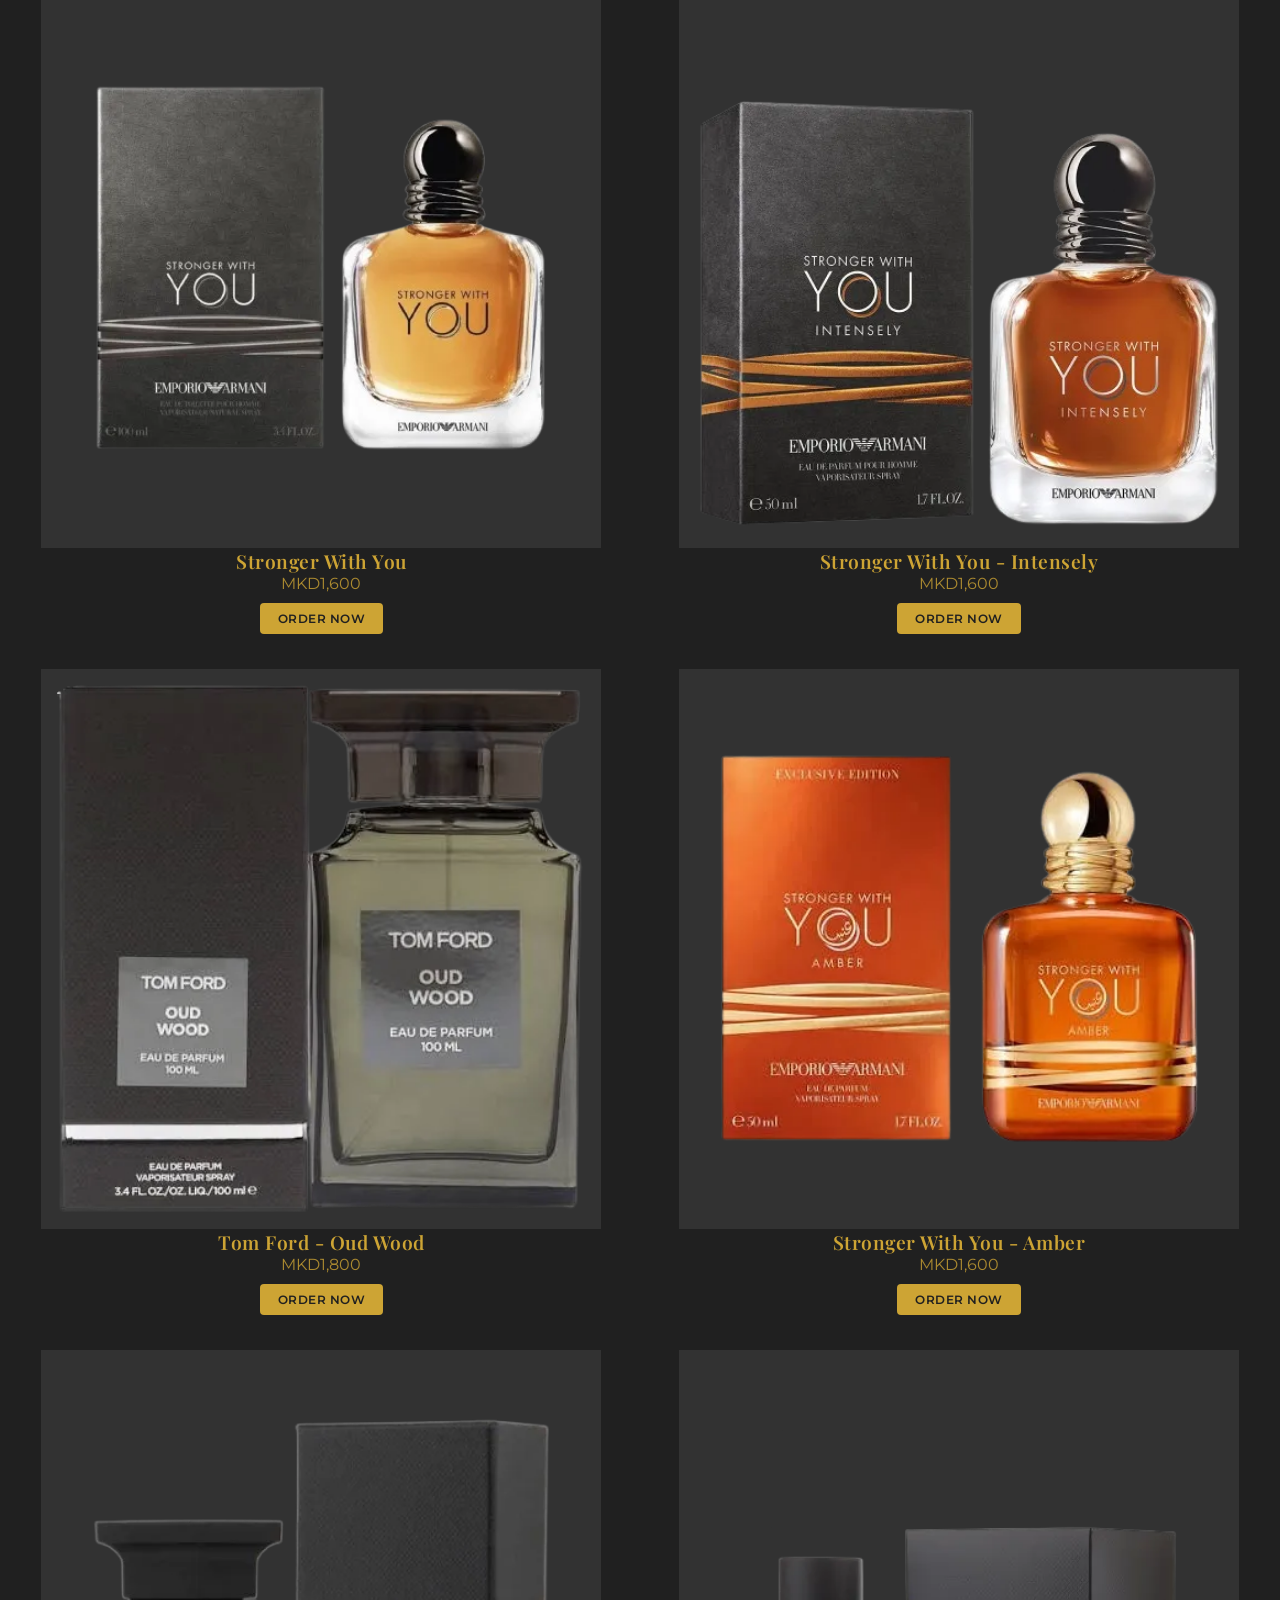
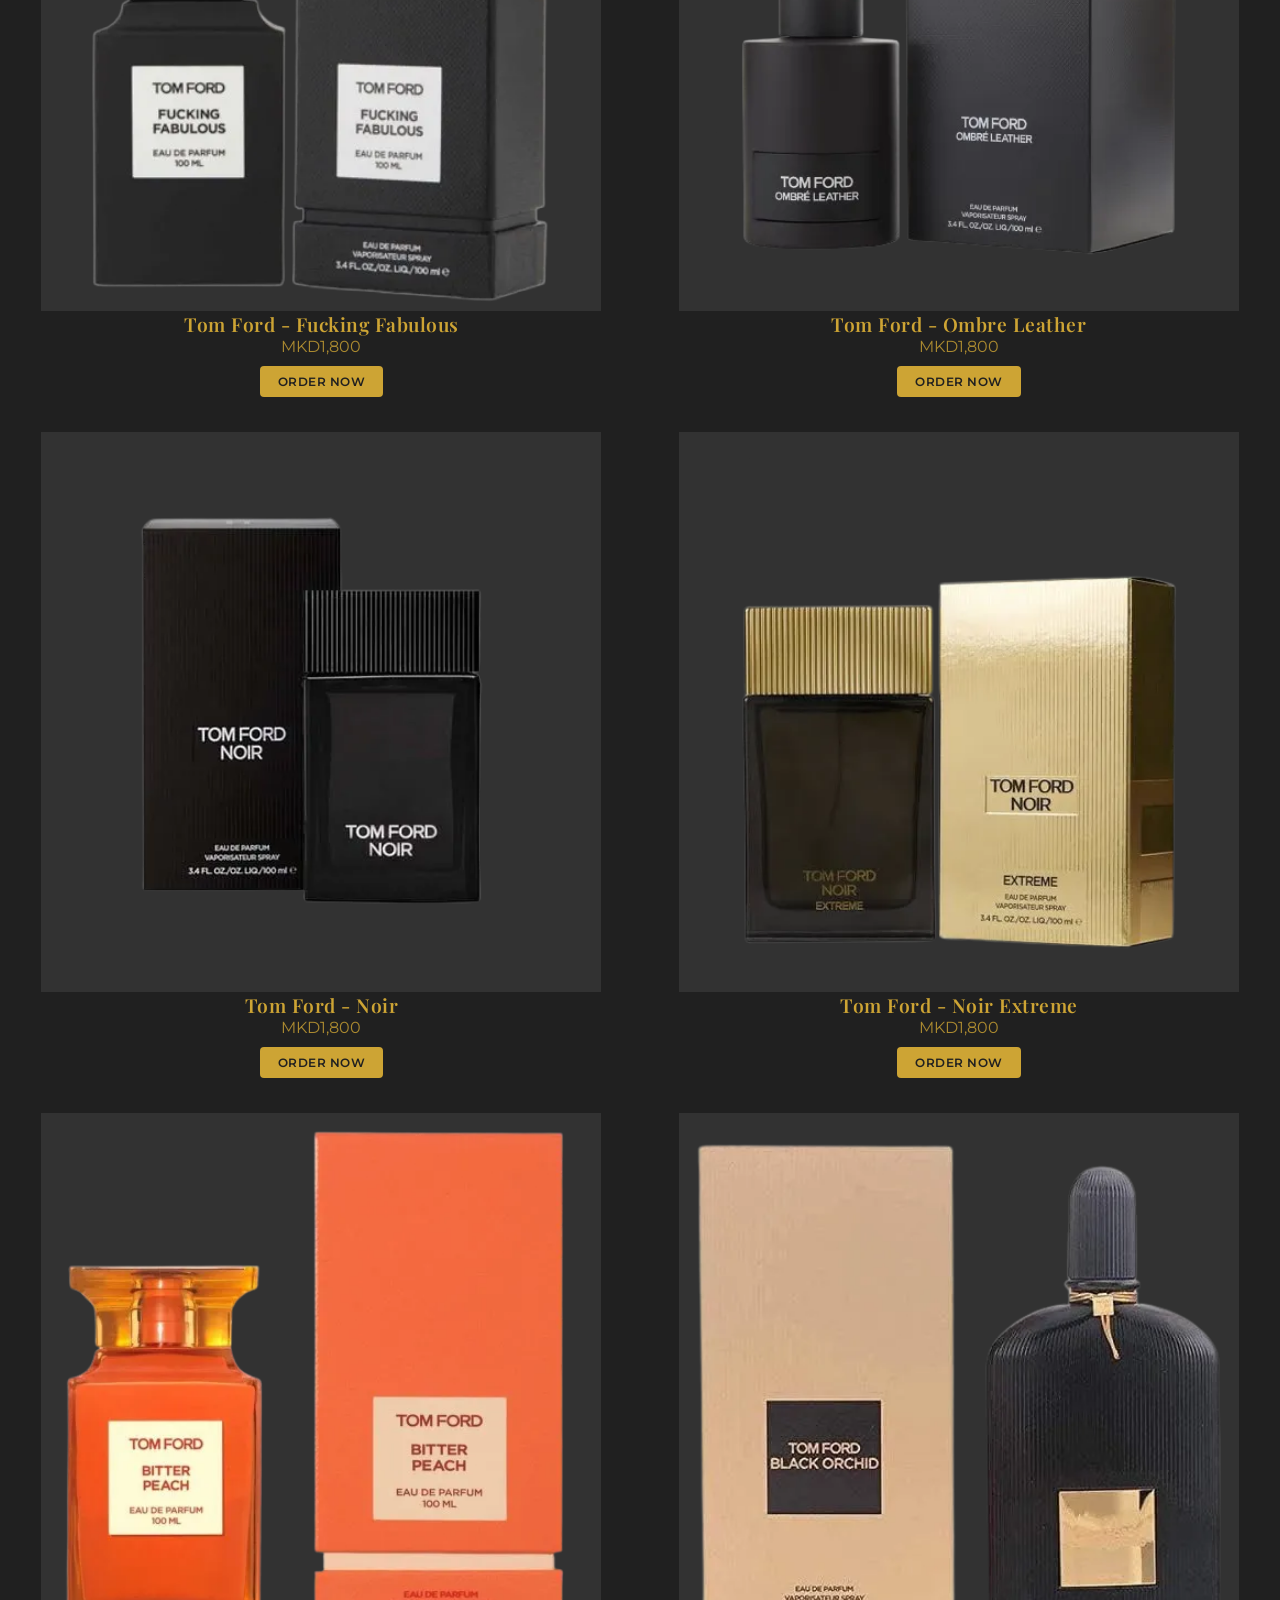
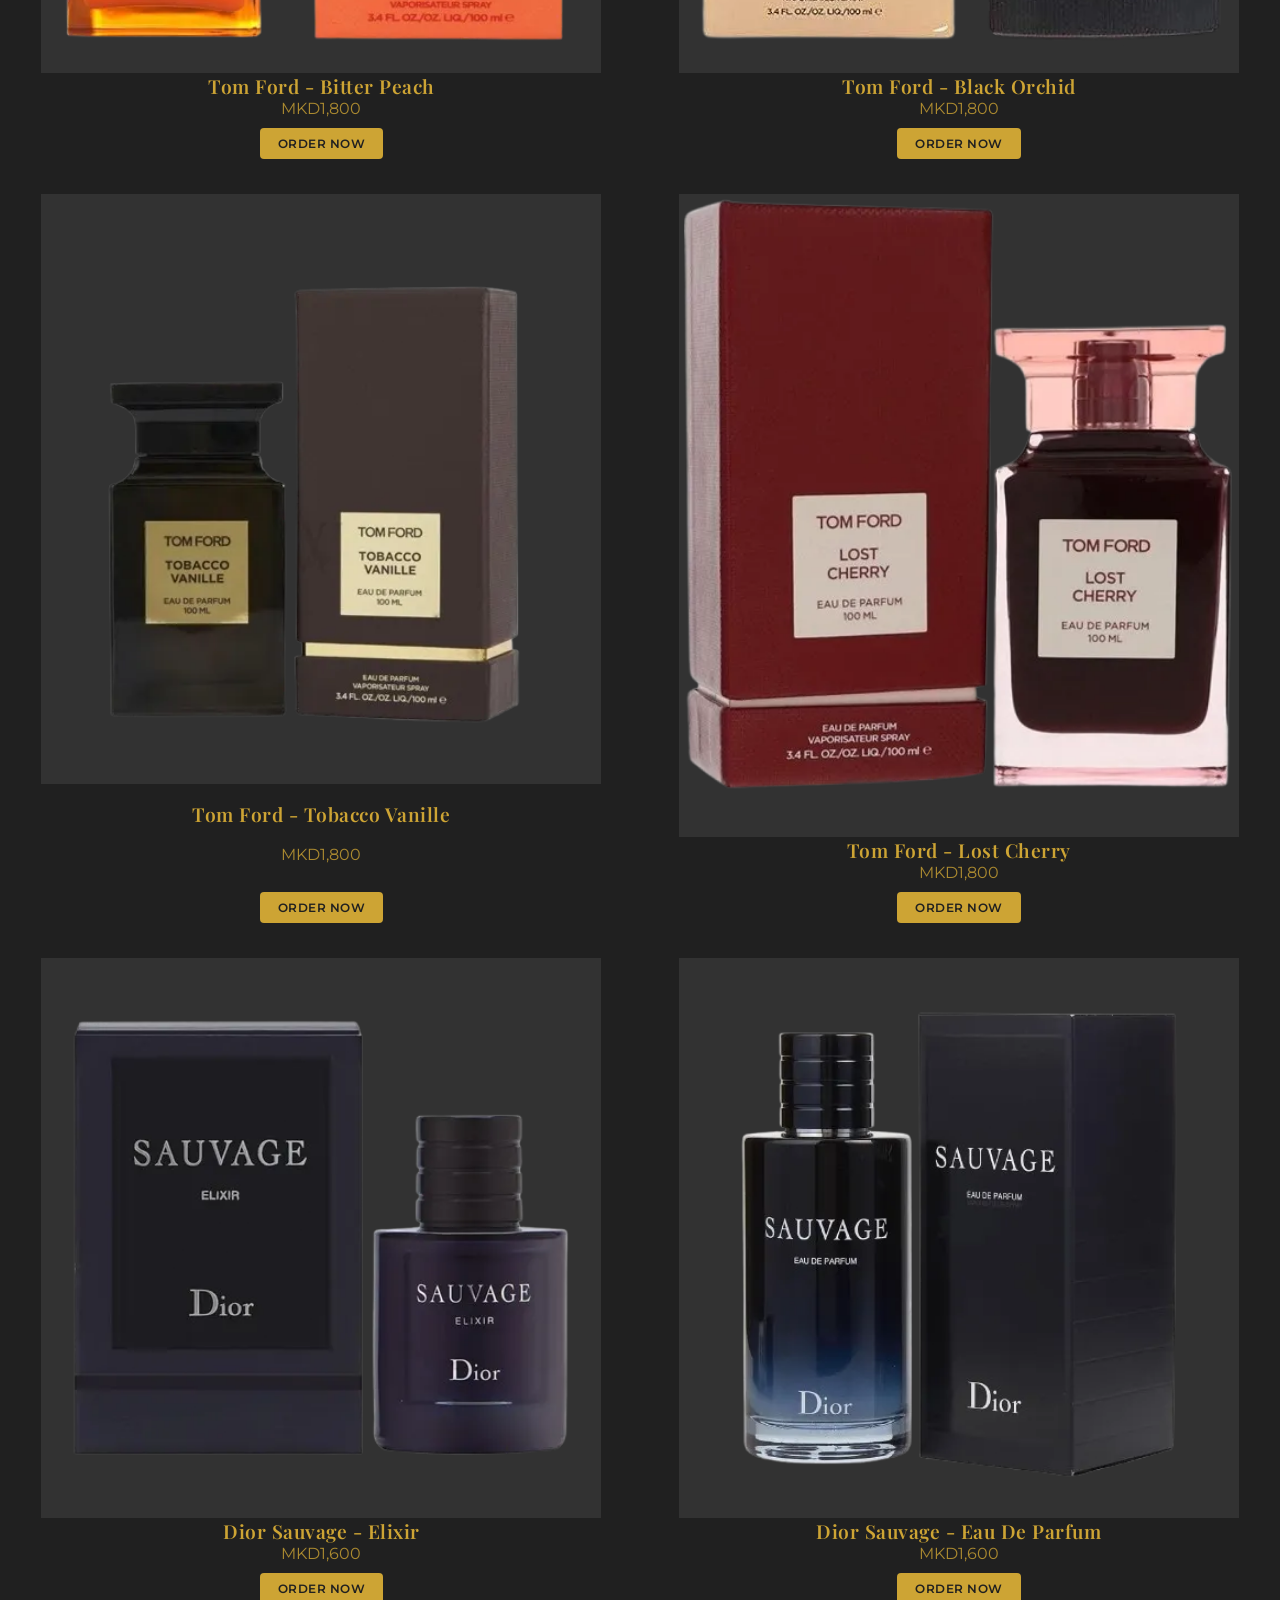
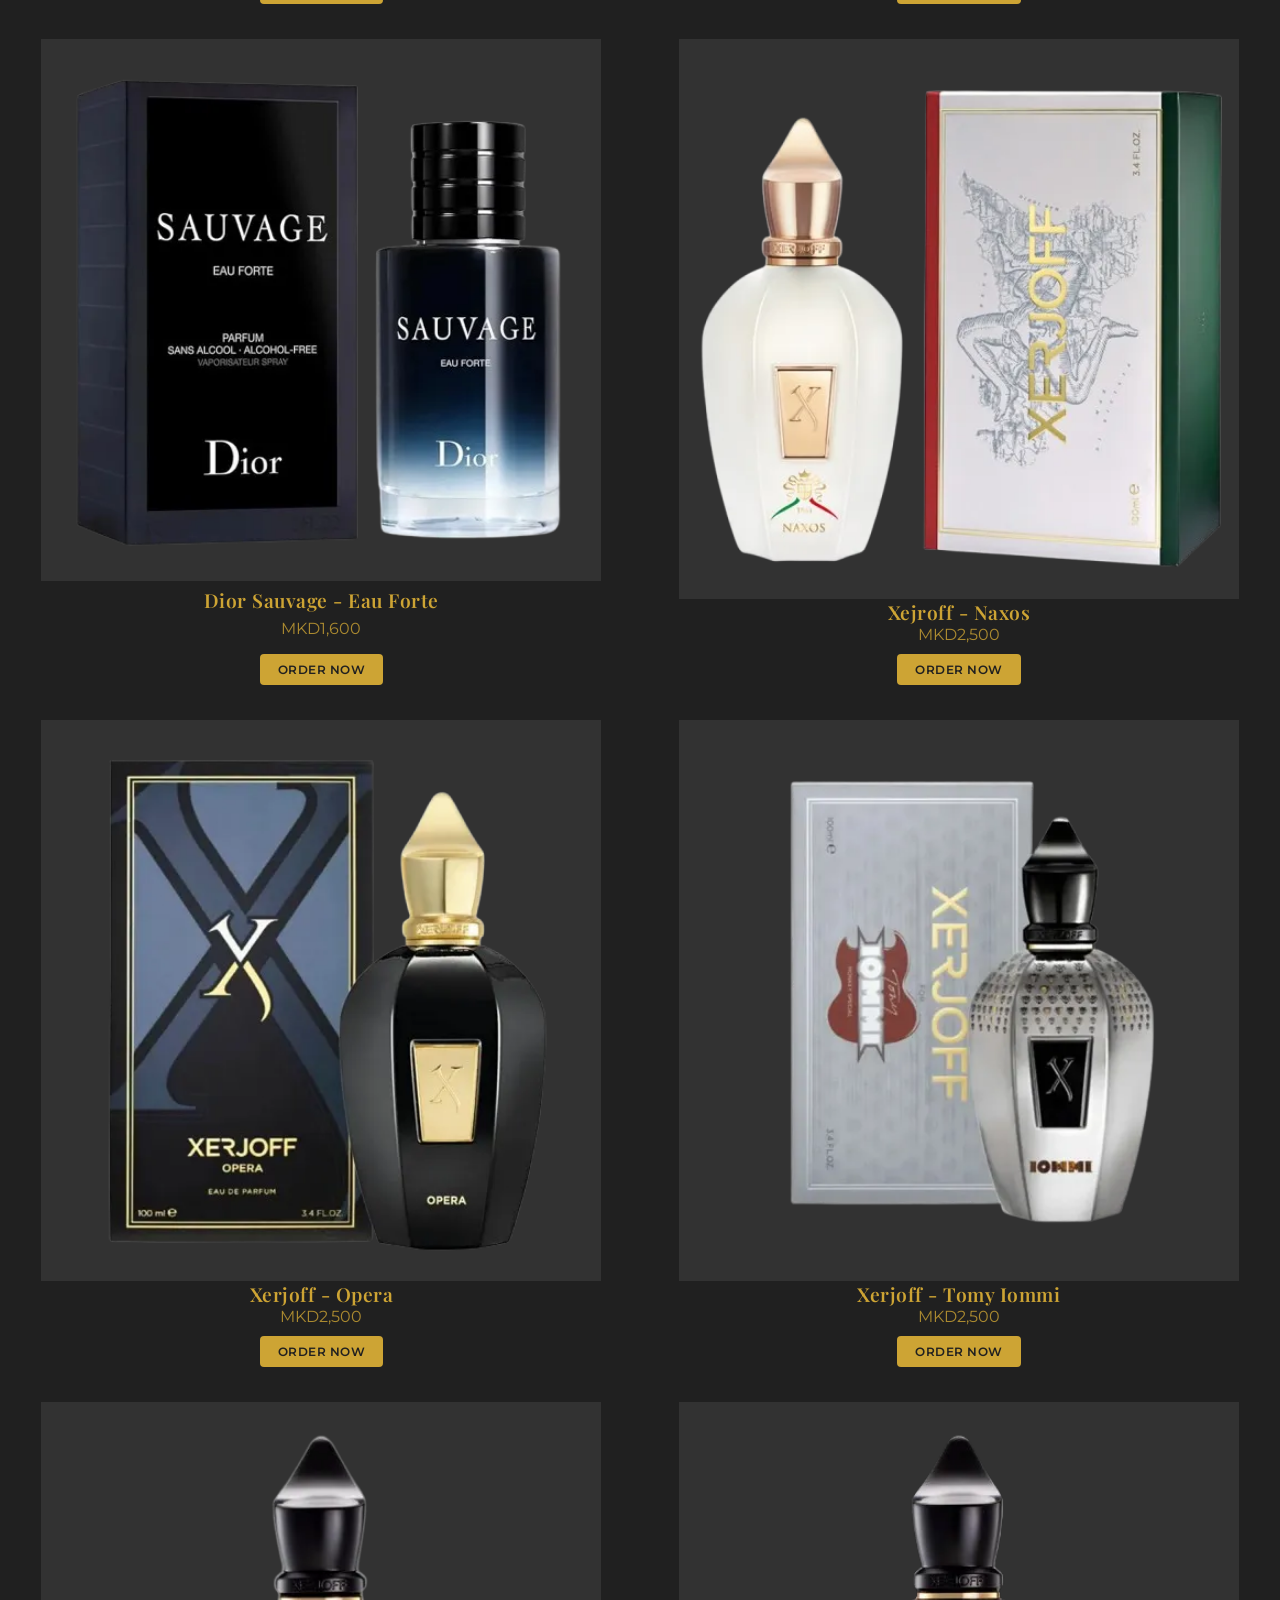
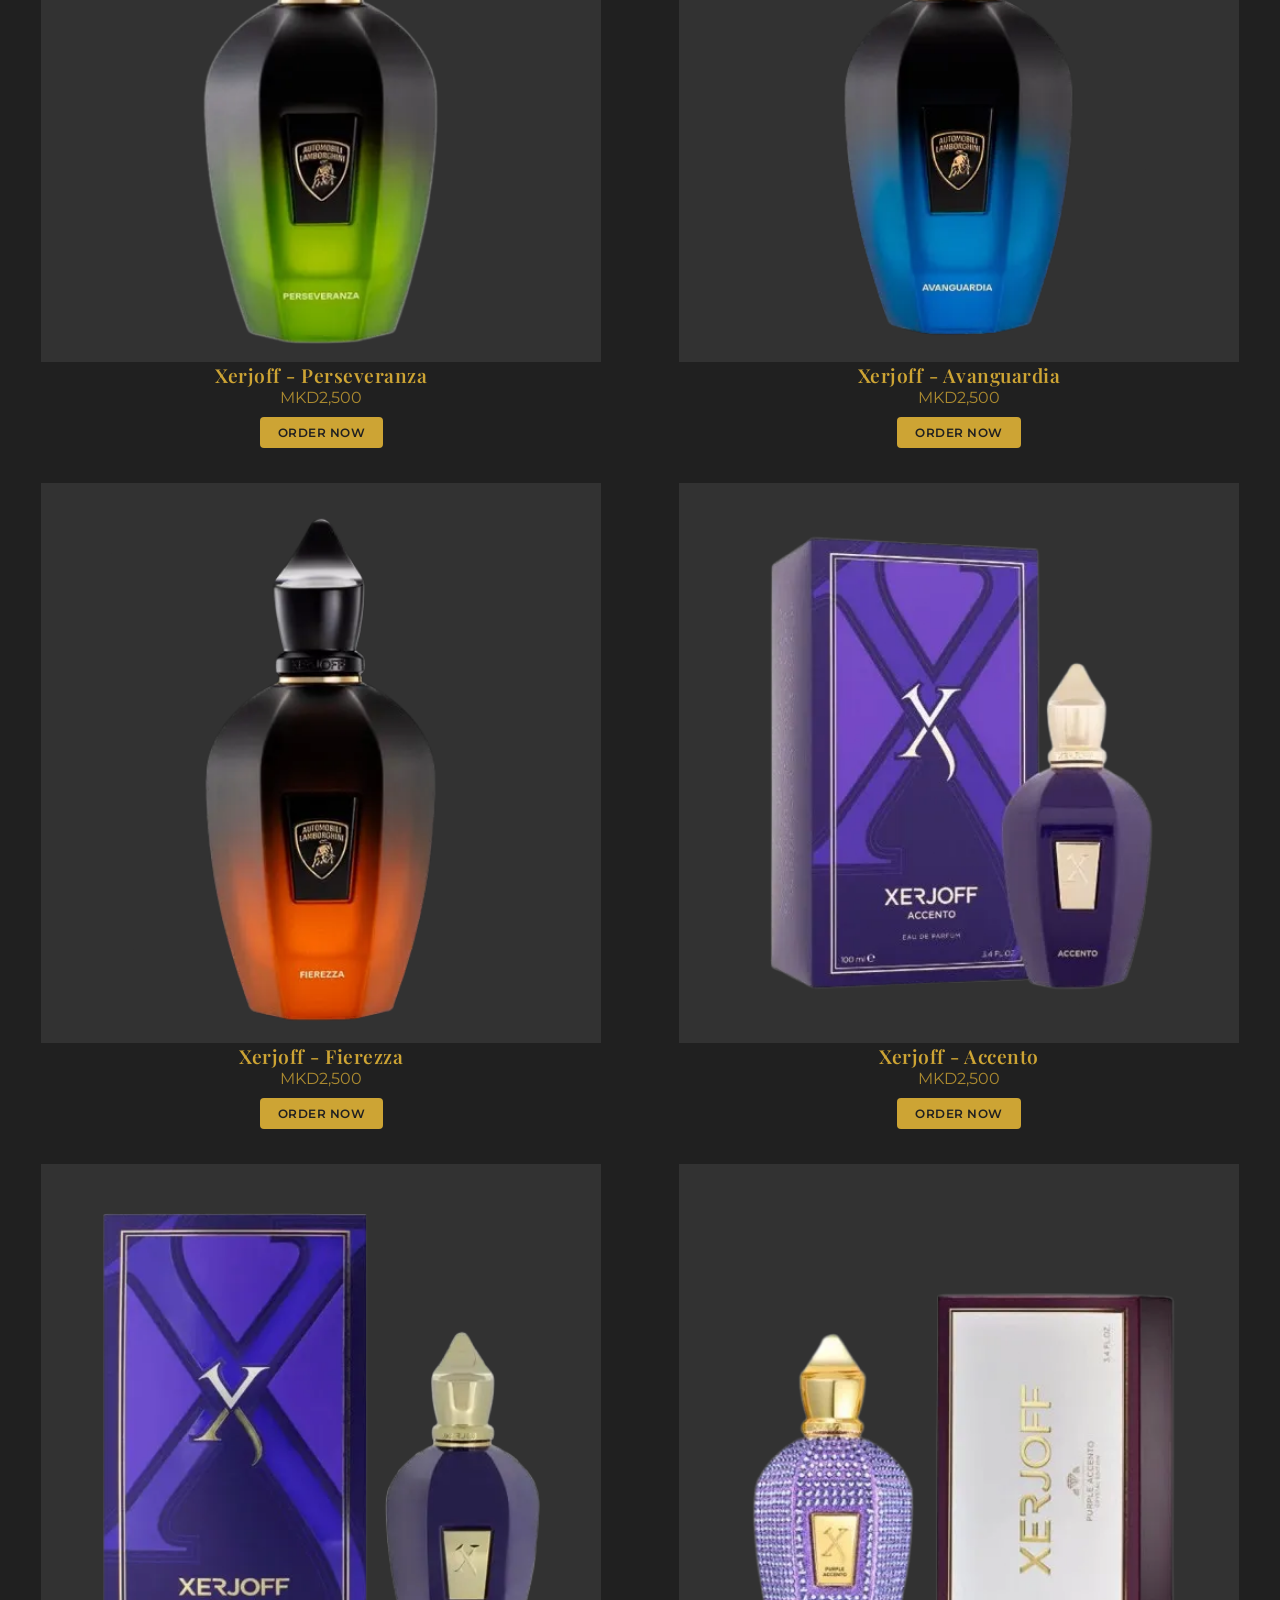
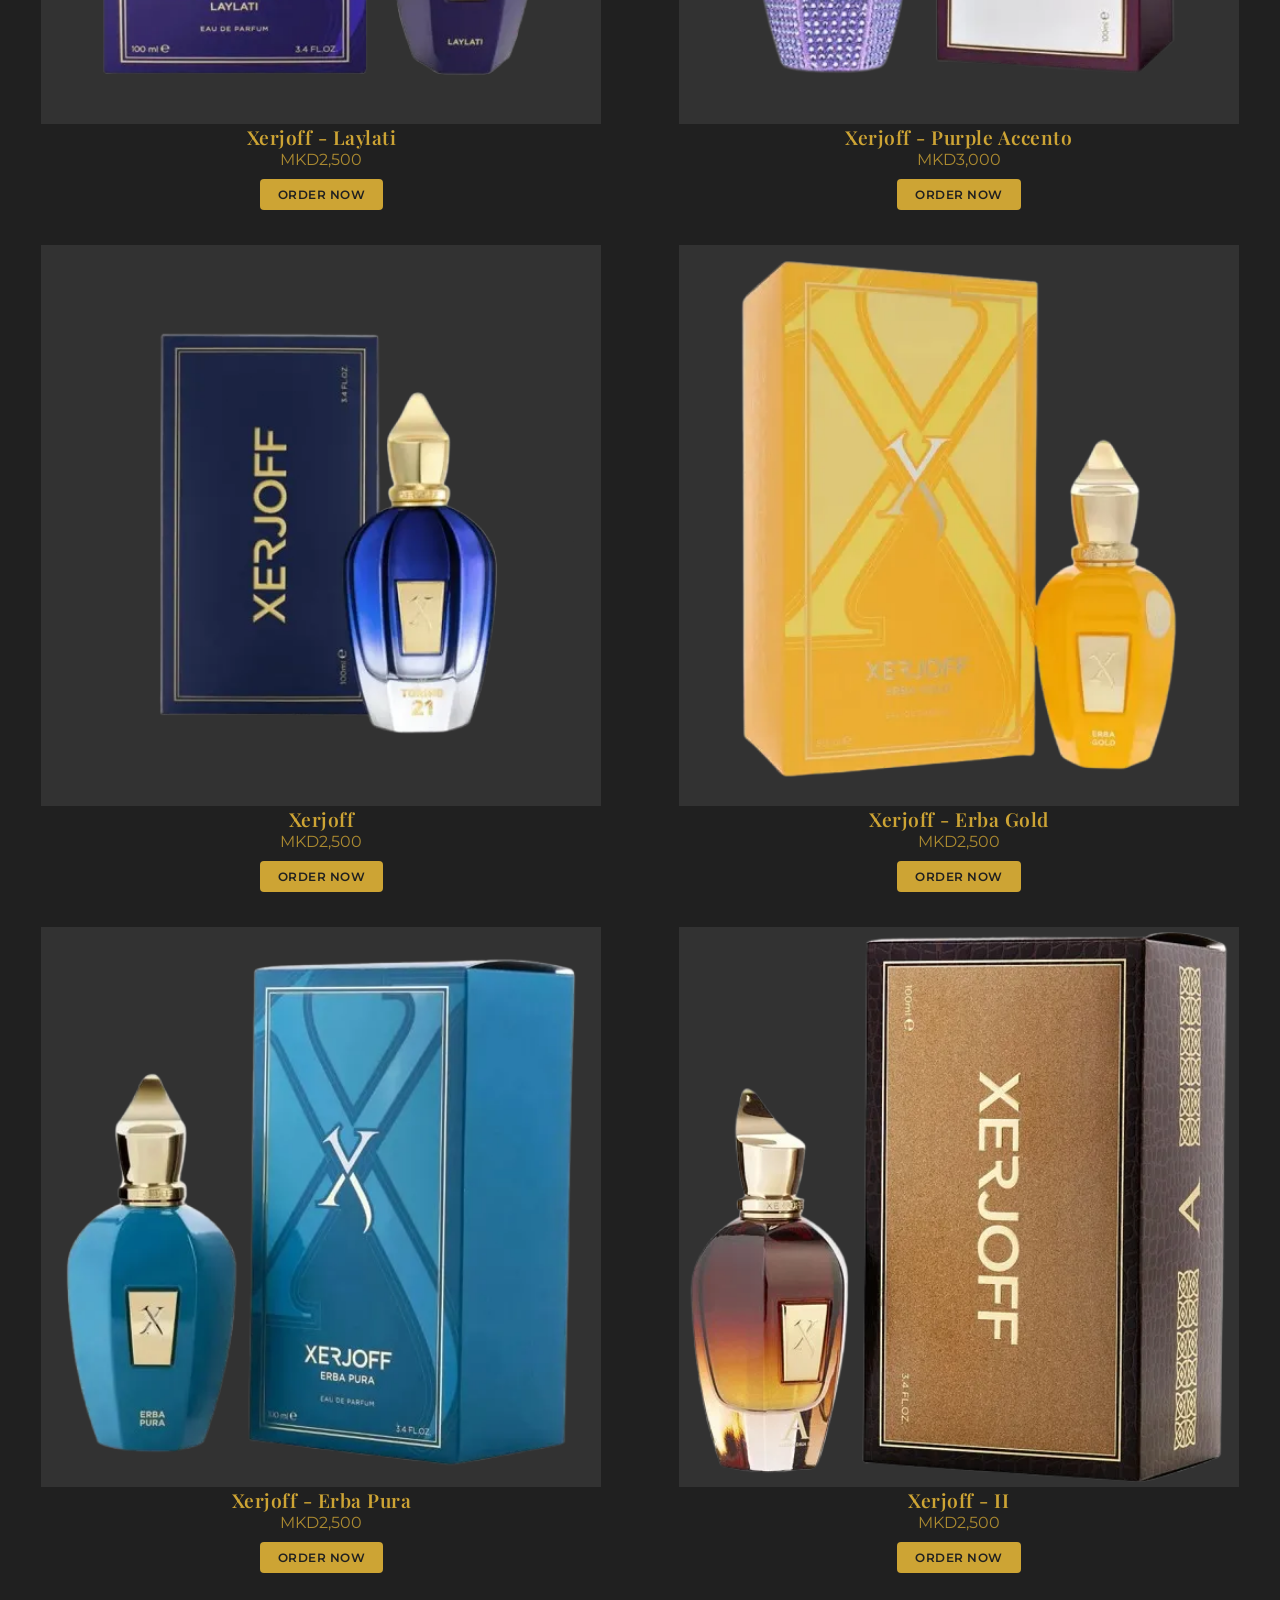
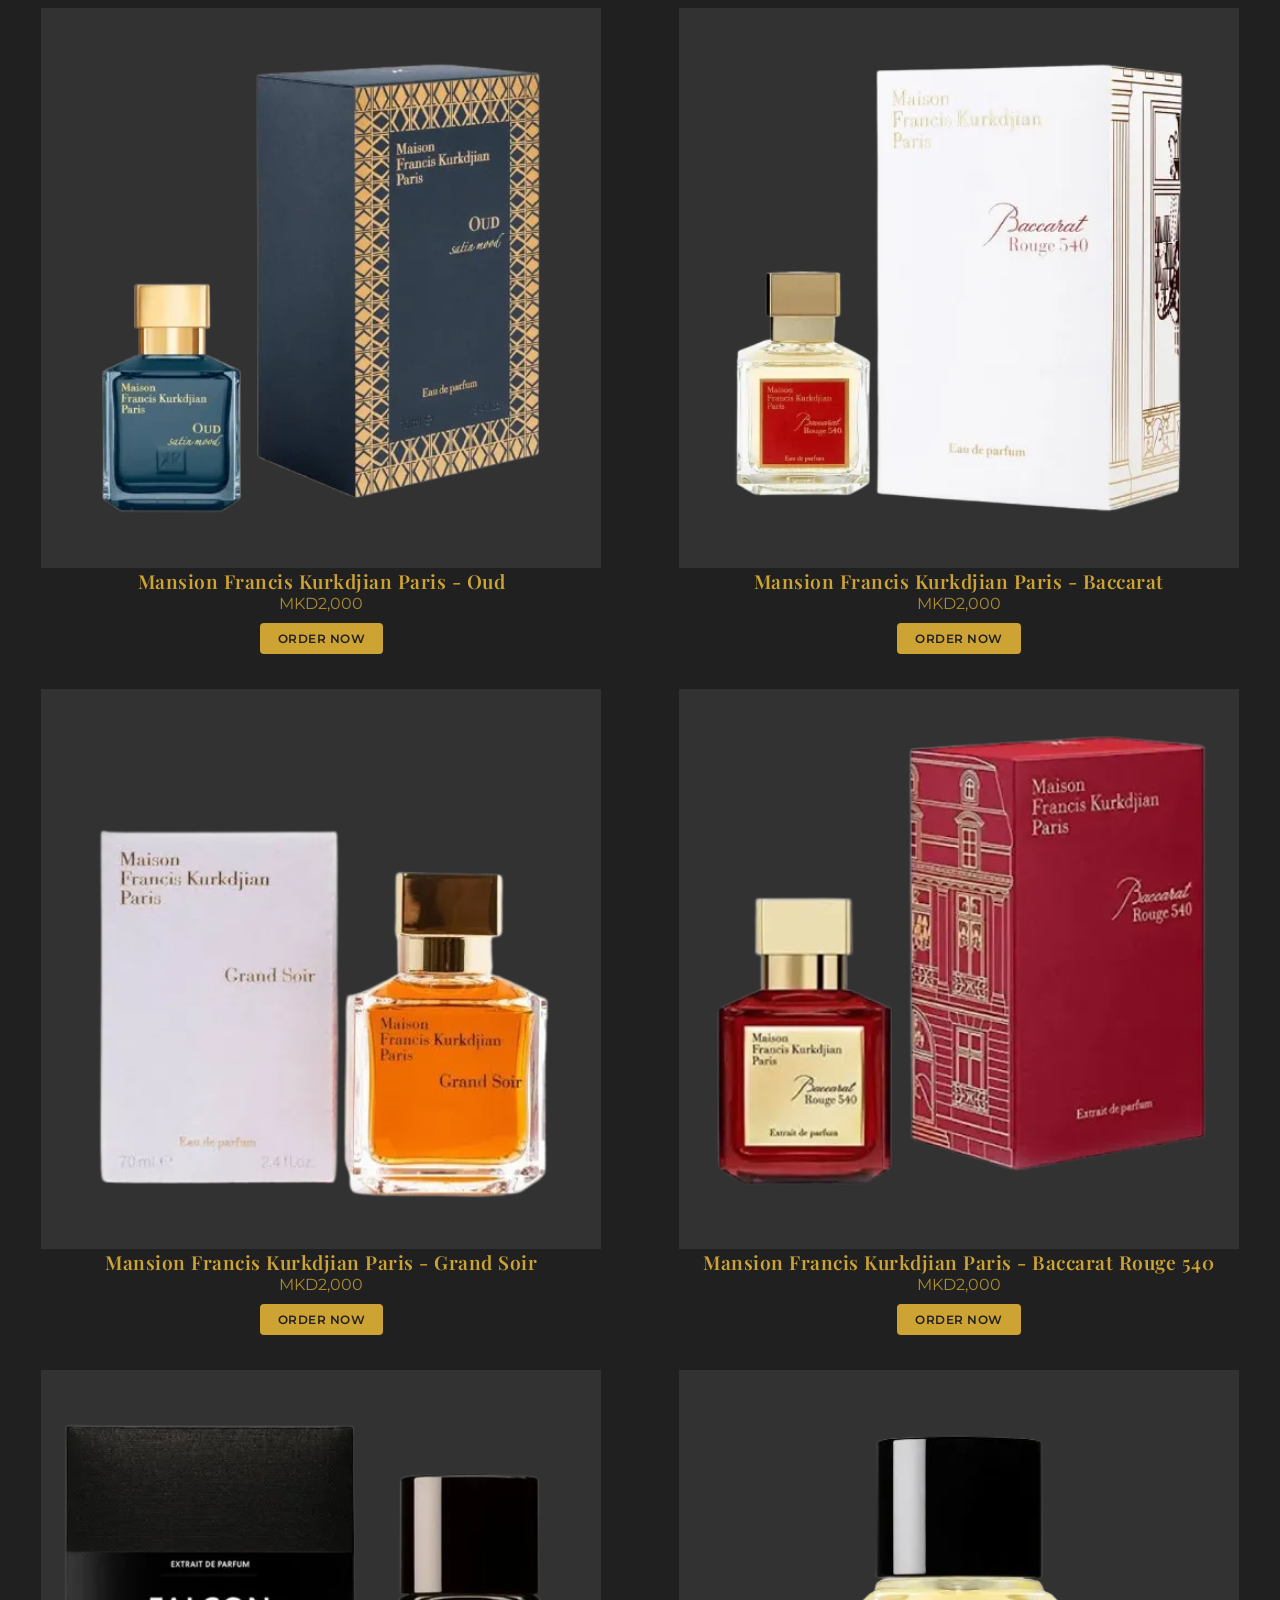
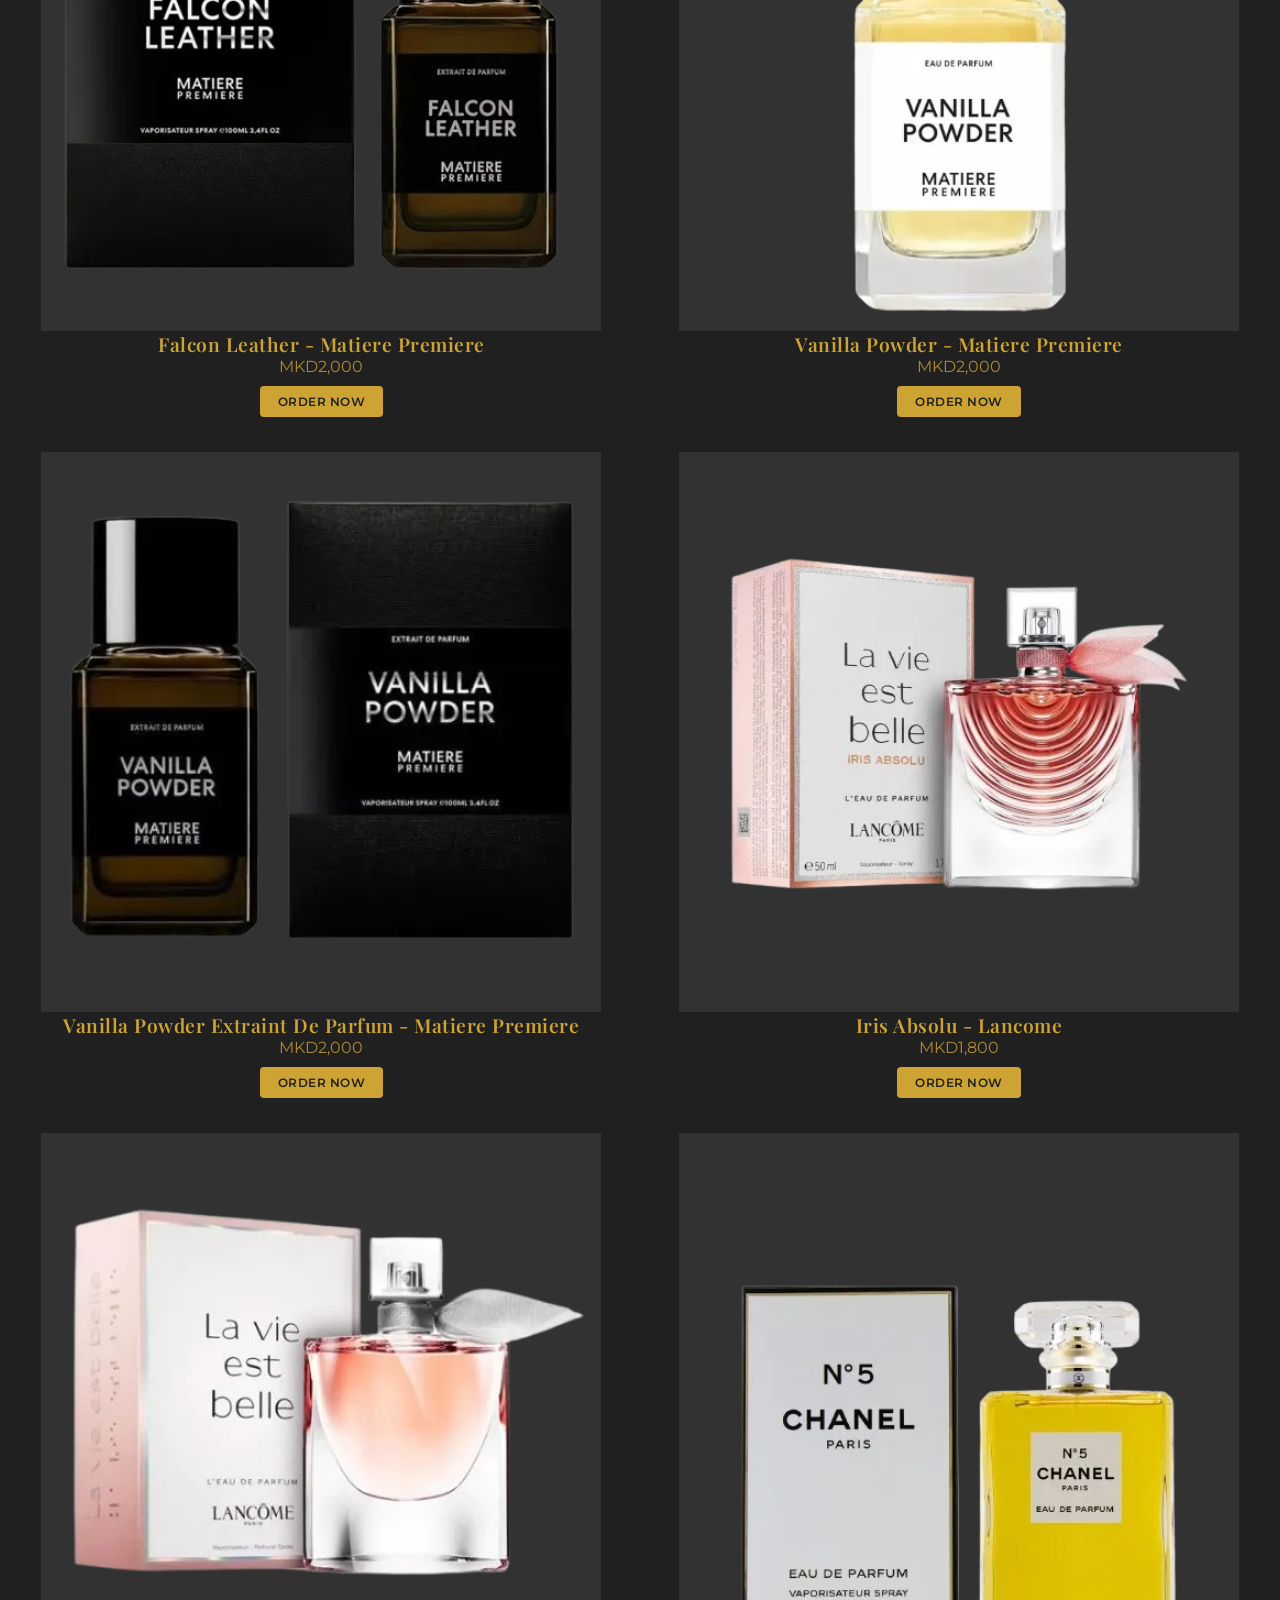
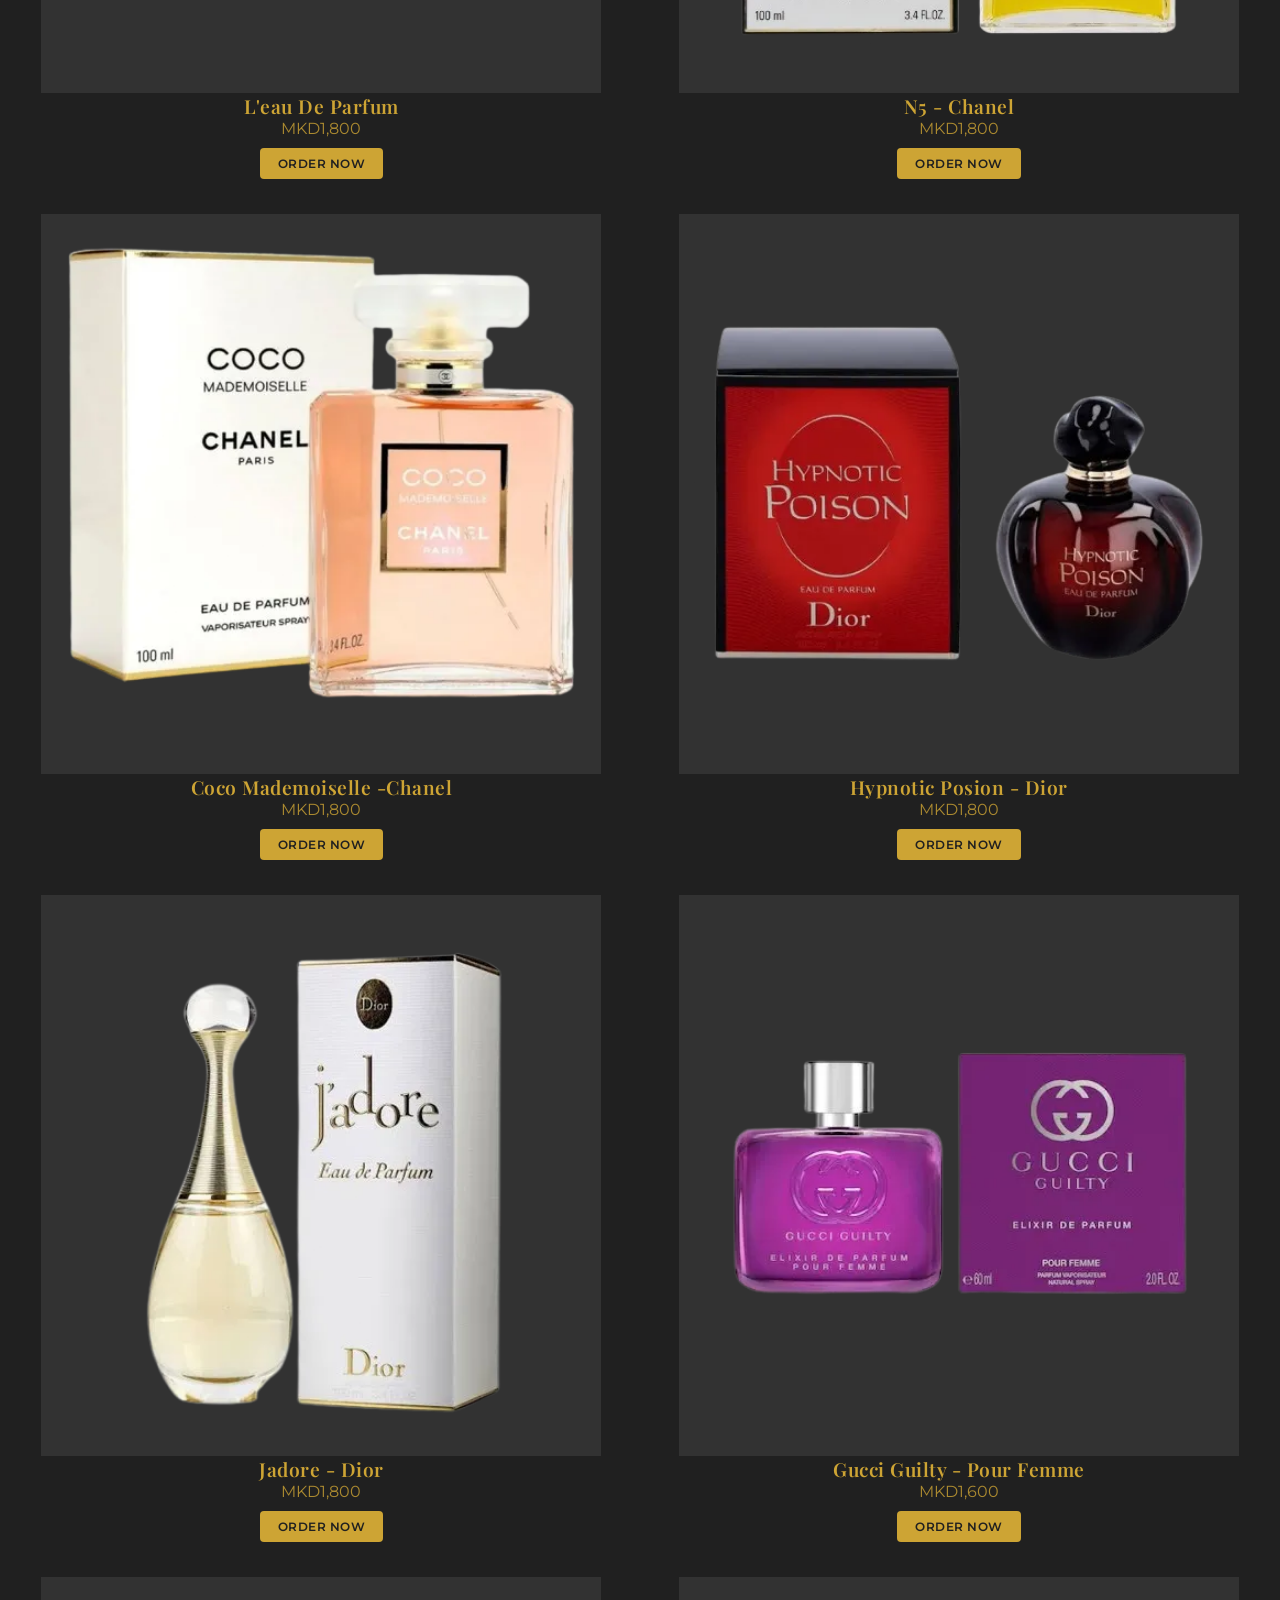
==== commit 1d89a083: "Add files via upload" ====
--- a/index.html
+++ b/index.html
@@ -59,12 +59,7 @@
       <div class="filter-group">
         <label>Brand</label>
         <select id="brand-select">
-          <option value="all">All Brands</option>
-          <option value="tom ford">Tom Ford</option>
-          <option value="xerjoff">Xerjoff</option>
-          <option value="giorgio armani">Giorgio Armani</option>
-          <option value="jean paul gaultier">Jean Paul Gaultier</option>
-          <!-- Add rest of brands here -->
+          
         </select>
       </div>
 
@@ -73,6 +68,14 @@
         <label>Max Price: <span id="price-display">MKD 4500</span></label>
         <!-- Range: 1600 to 4500 based on your current catalog -->
         <input type="range" id="price-slider" min="1600" max="4500" step="100" value="4500">
+        <div class="filter-group">
+          <label>Sort By</label>
+          <select id="sort-select">
+            <option value="default">Default (Newest)</option>
+            <option value="price-asc">Price: Low to High</option>
+            <option value="price-desc">Price: High to Low</option>
+          </select>
+        </div>
       </div>
     </div>
     
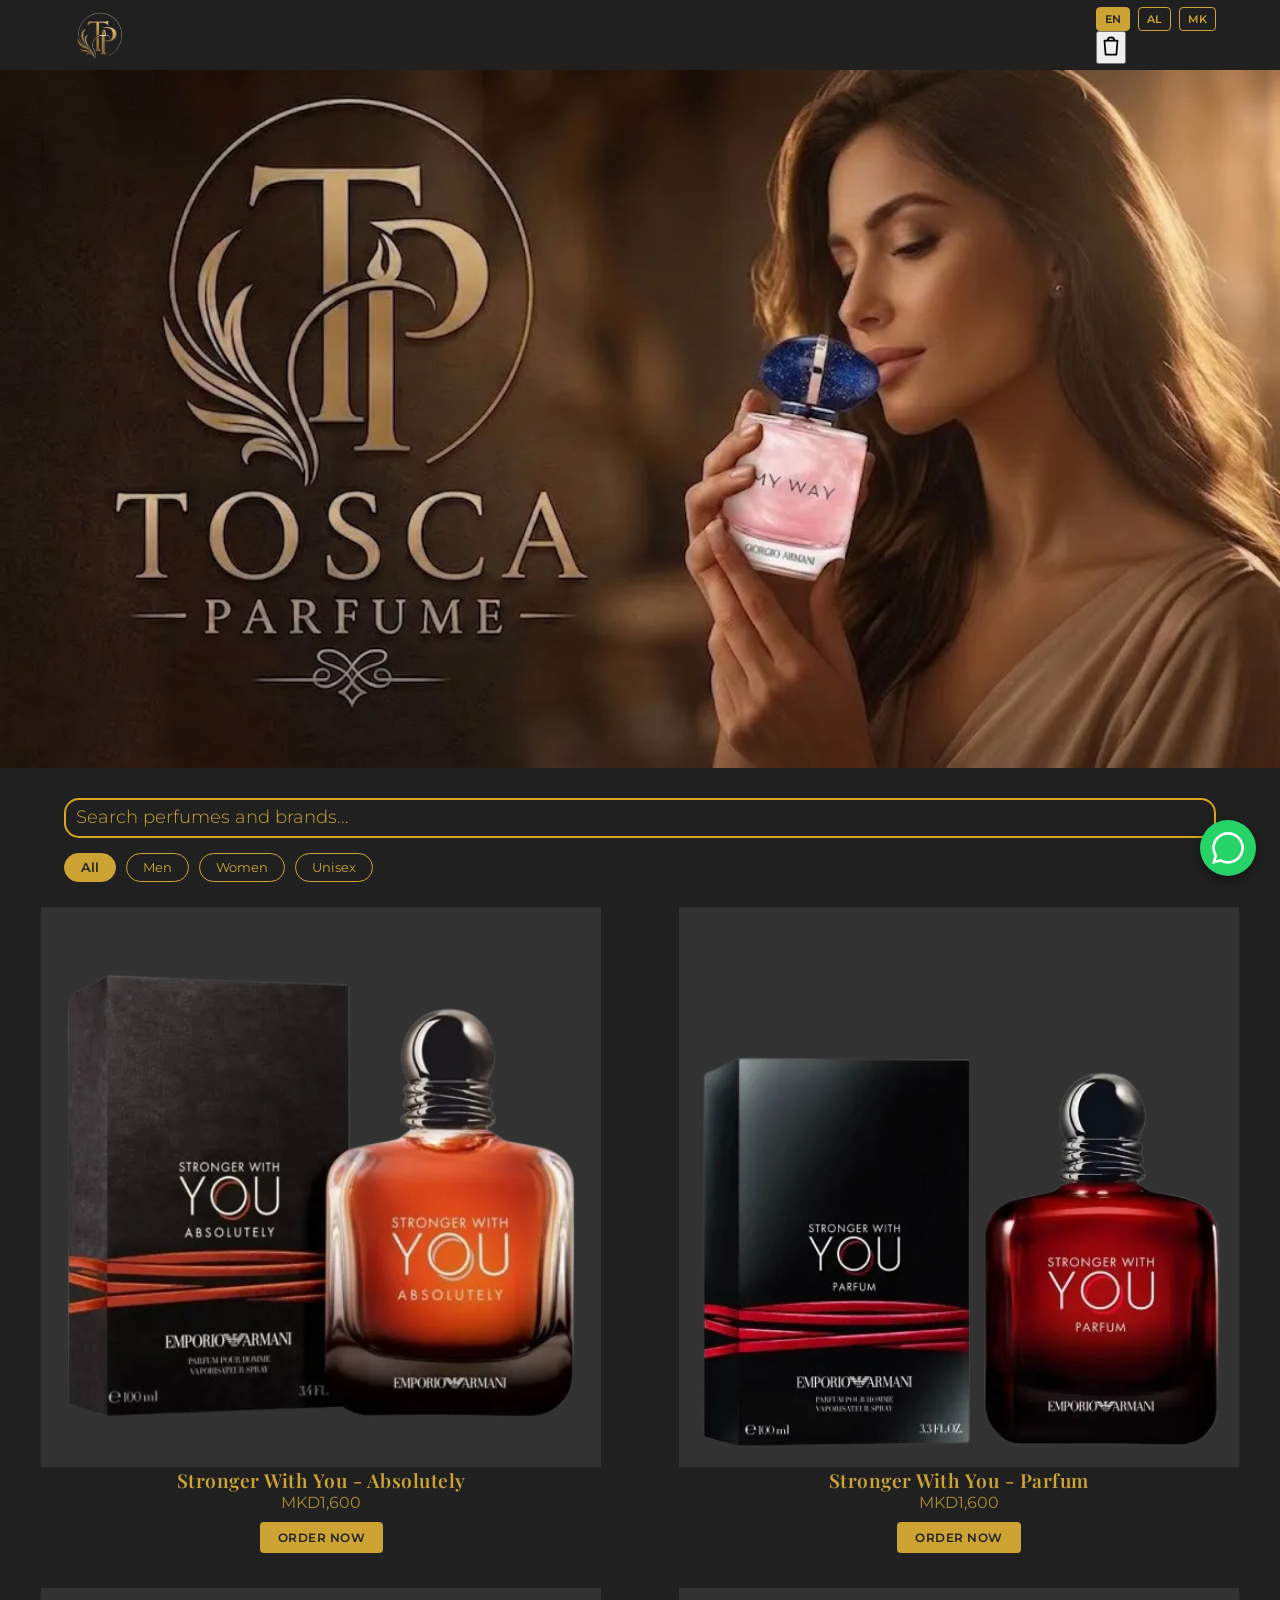
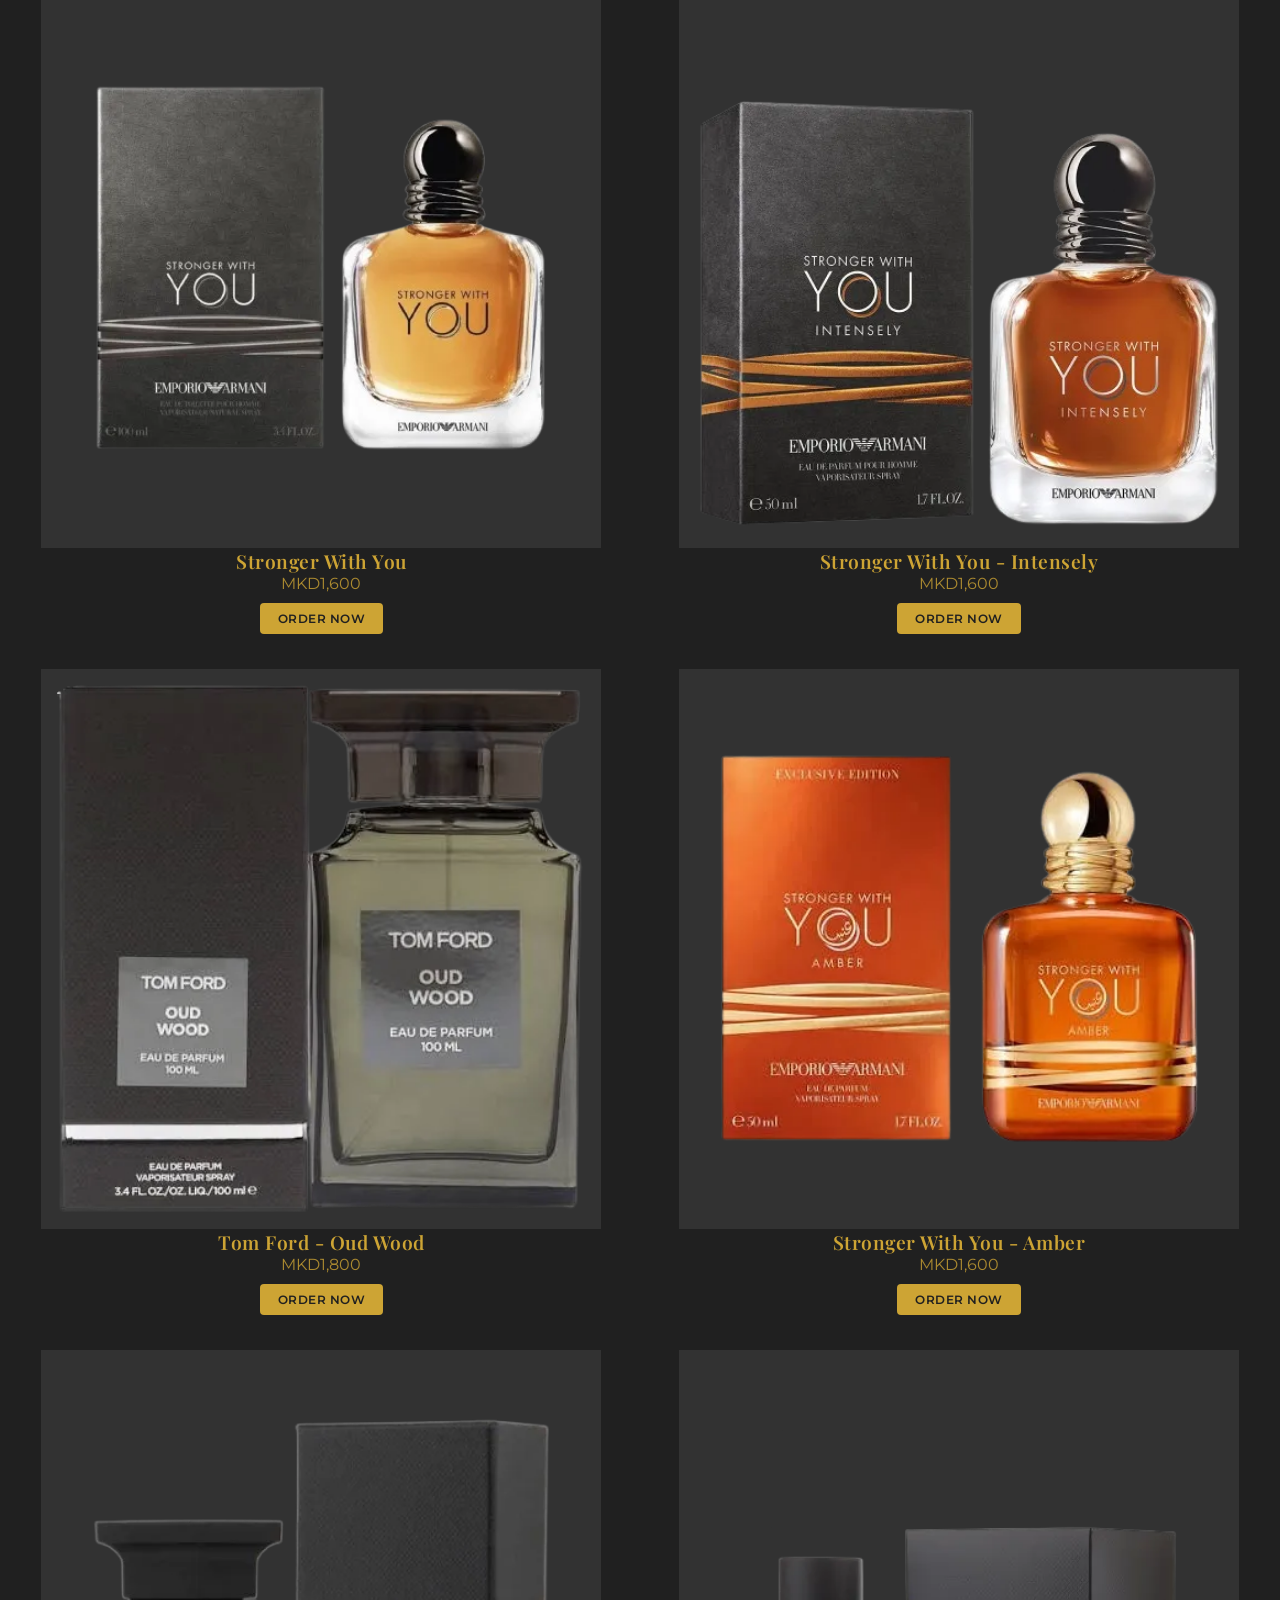
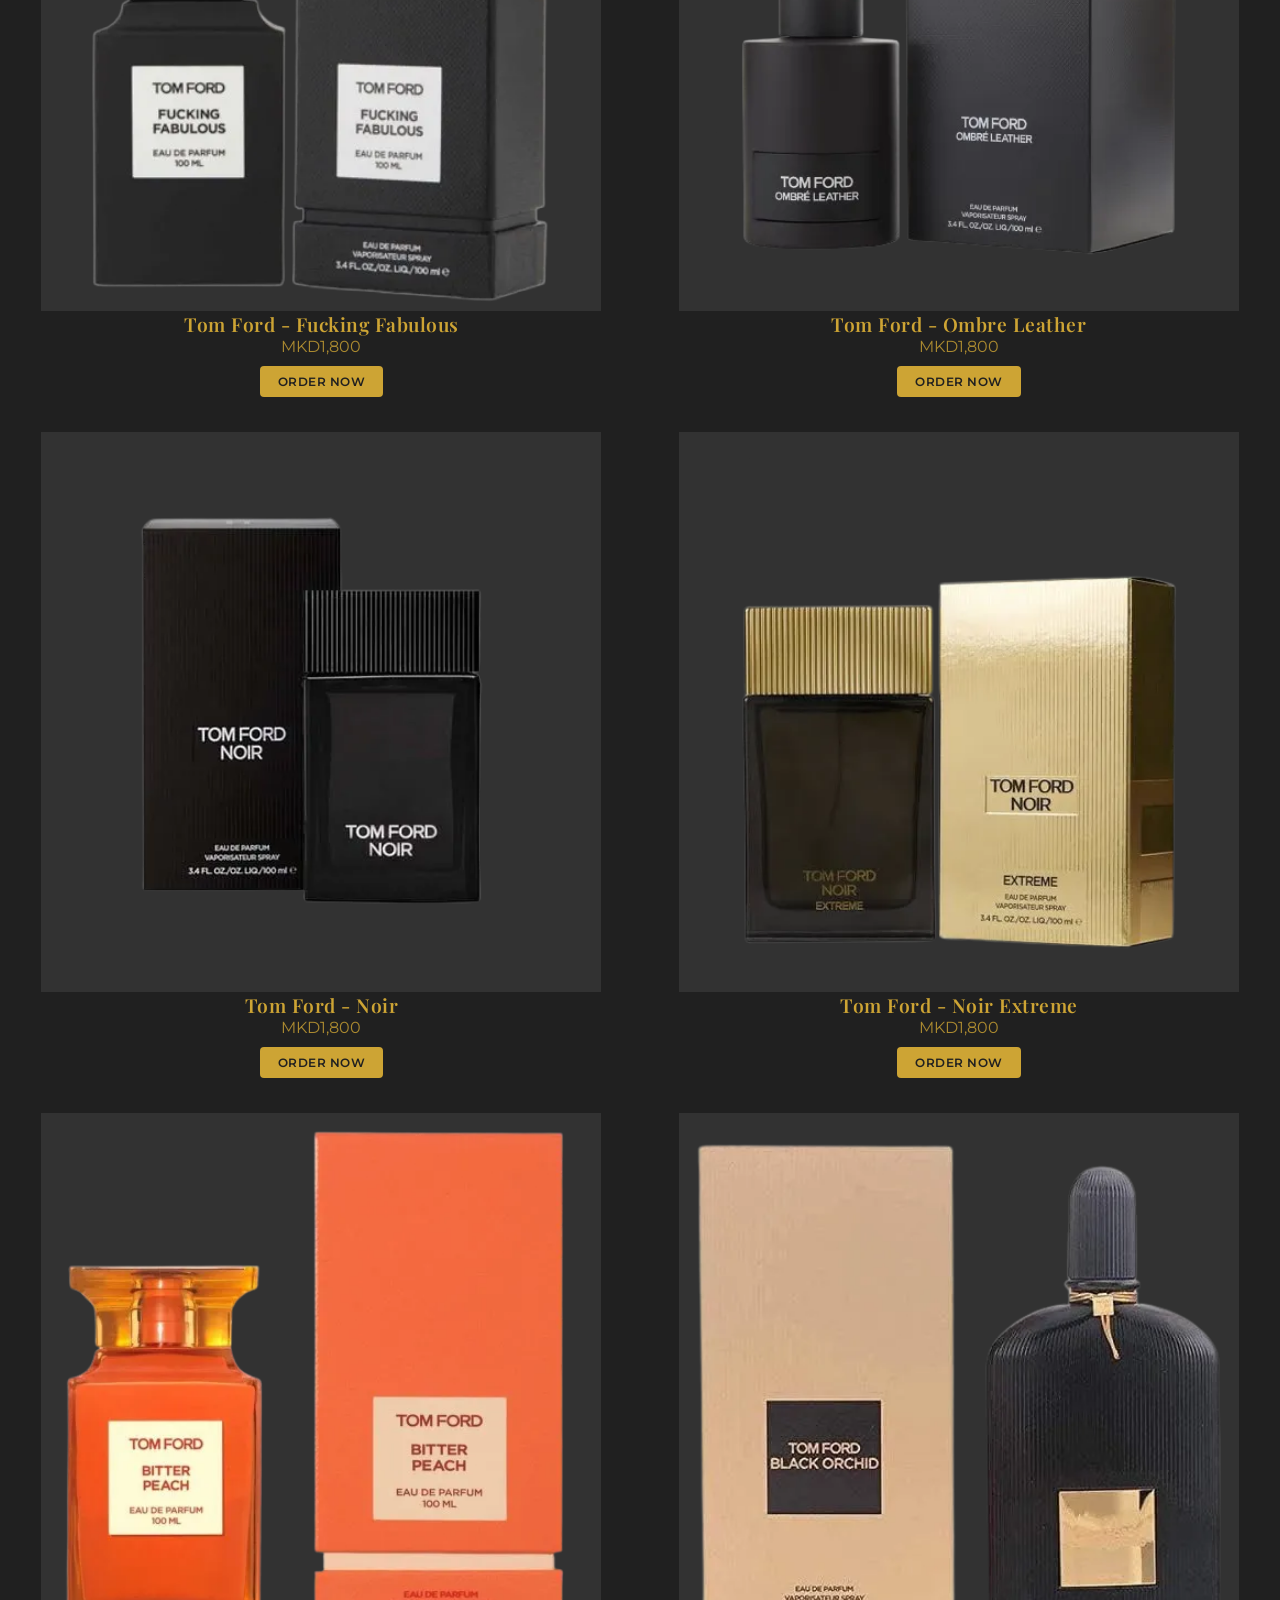
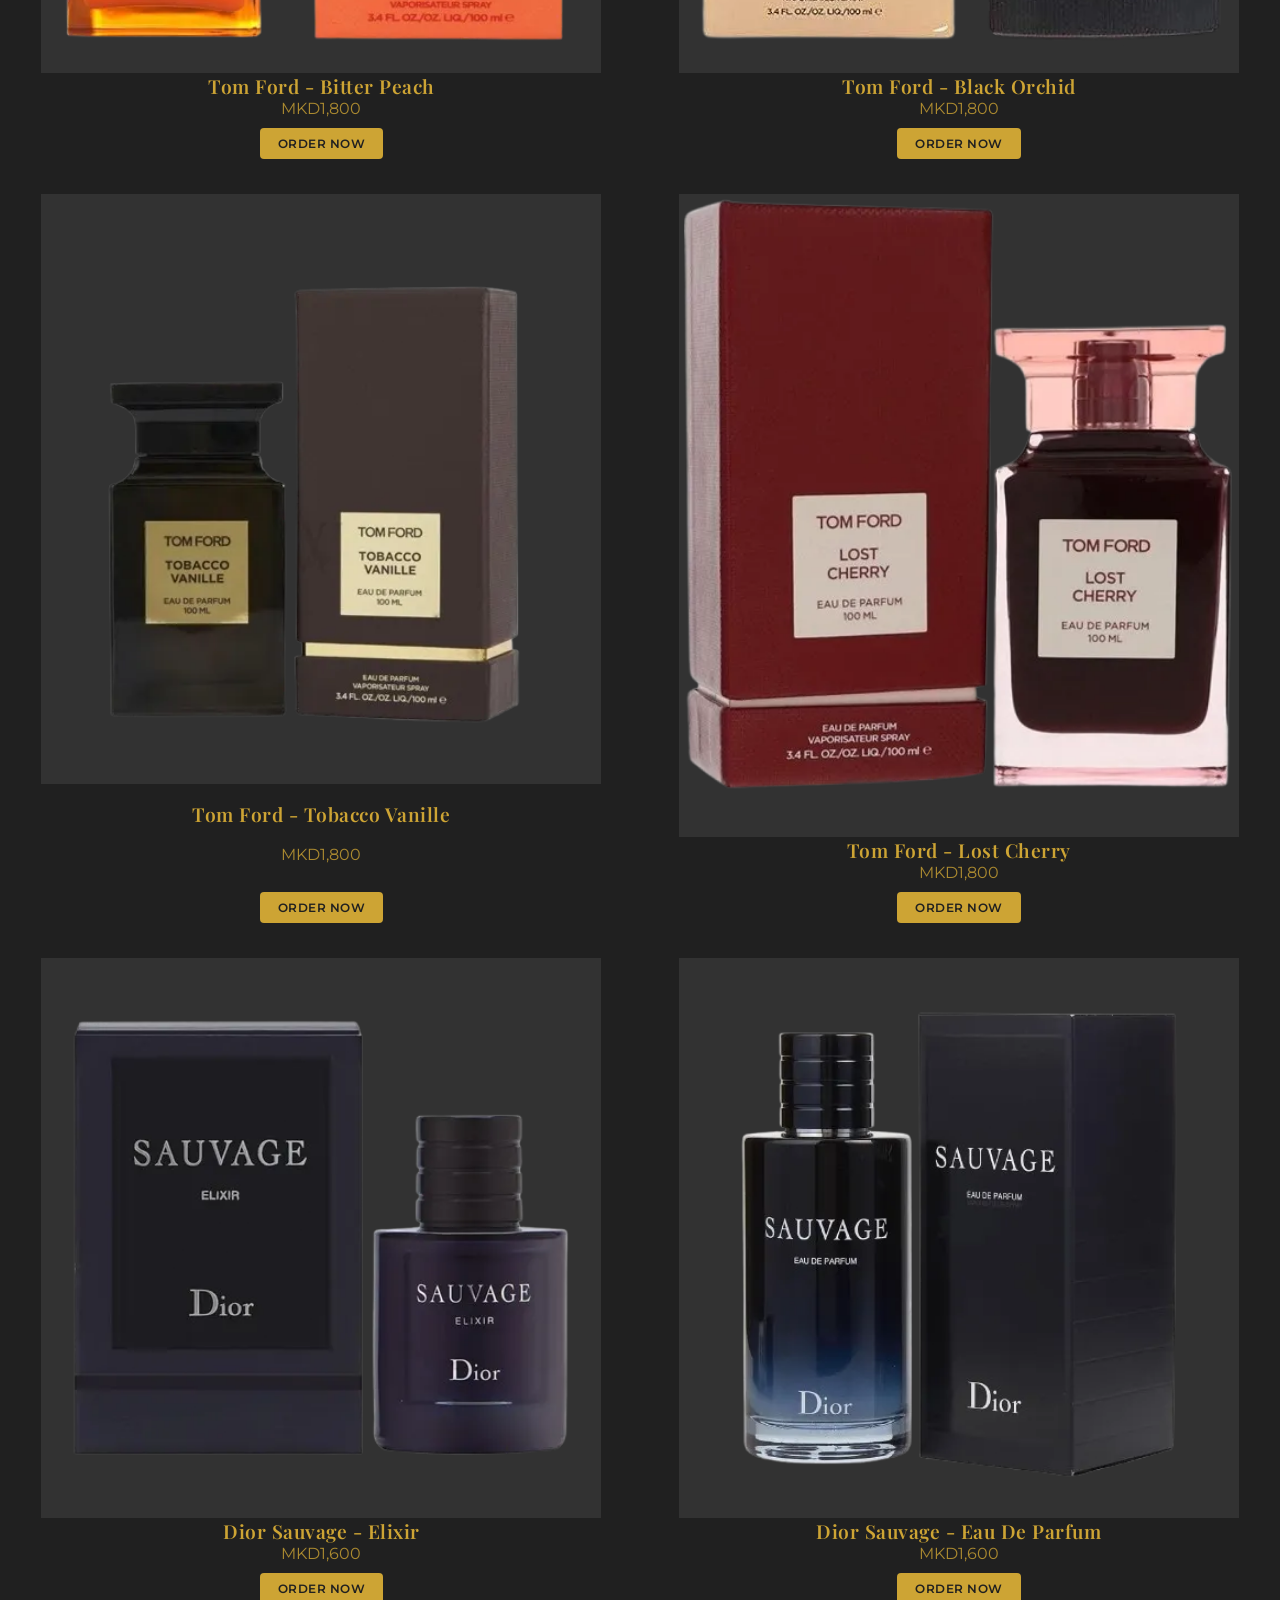
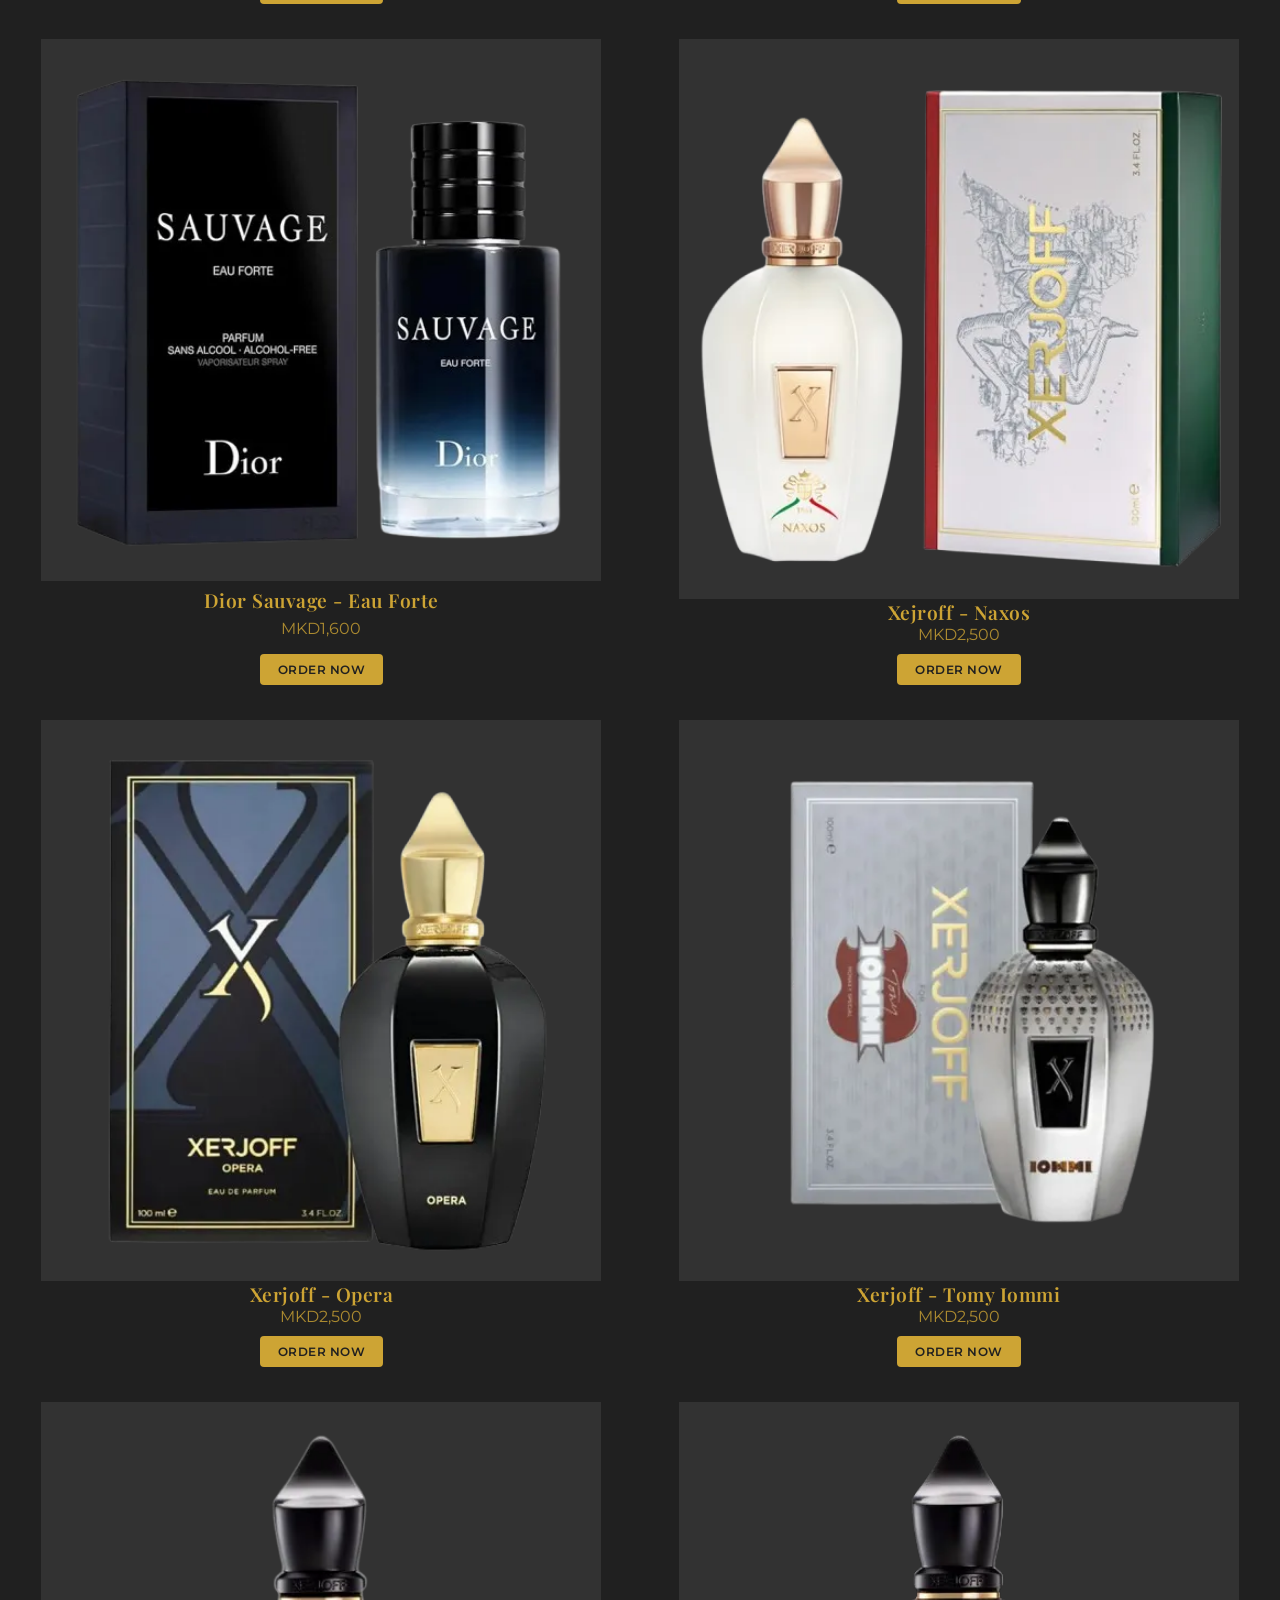
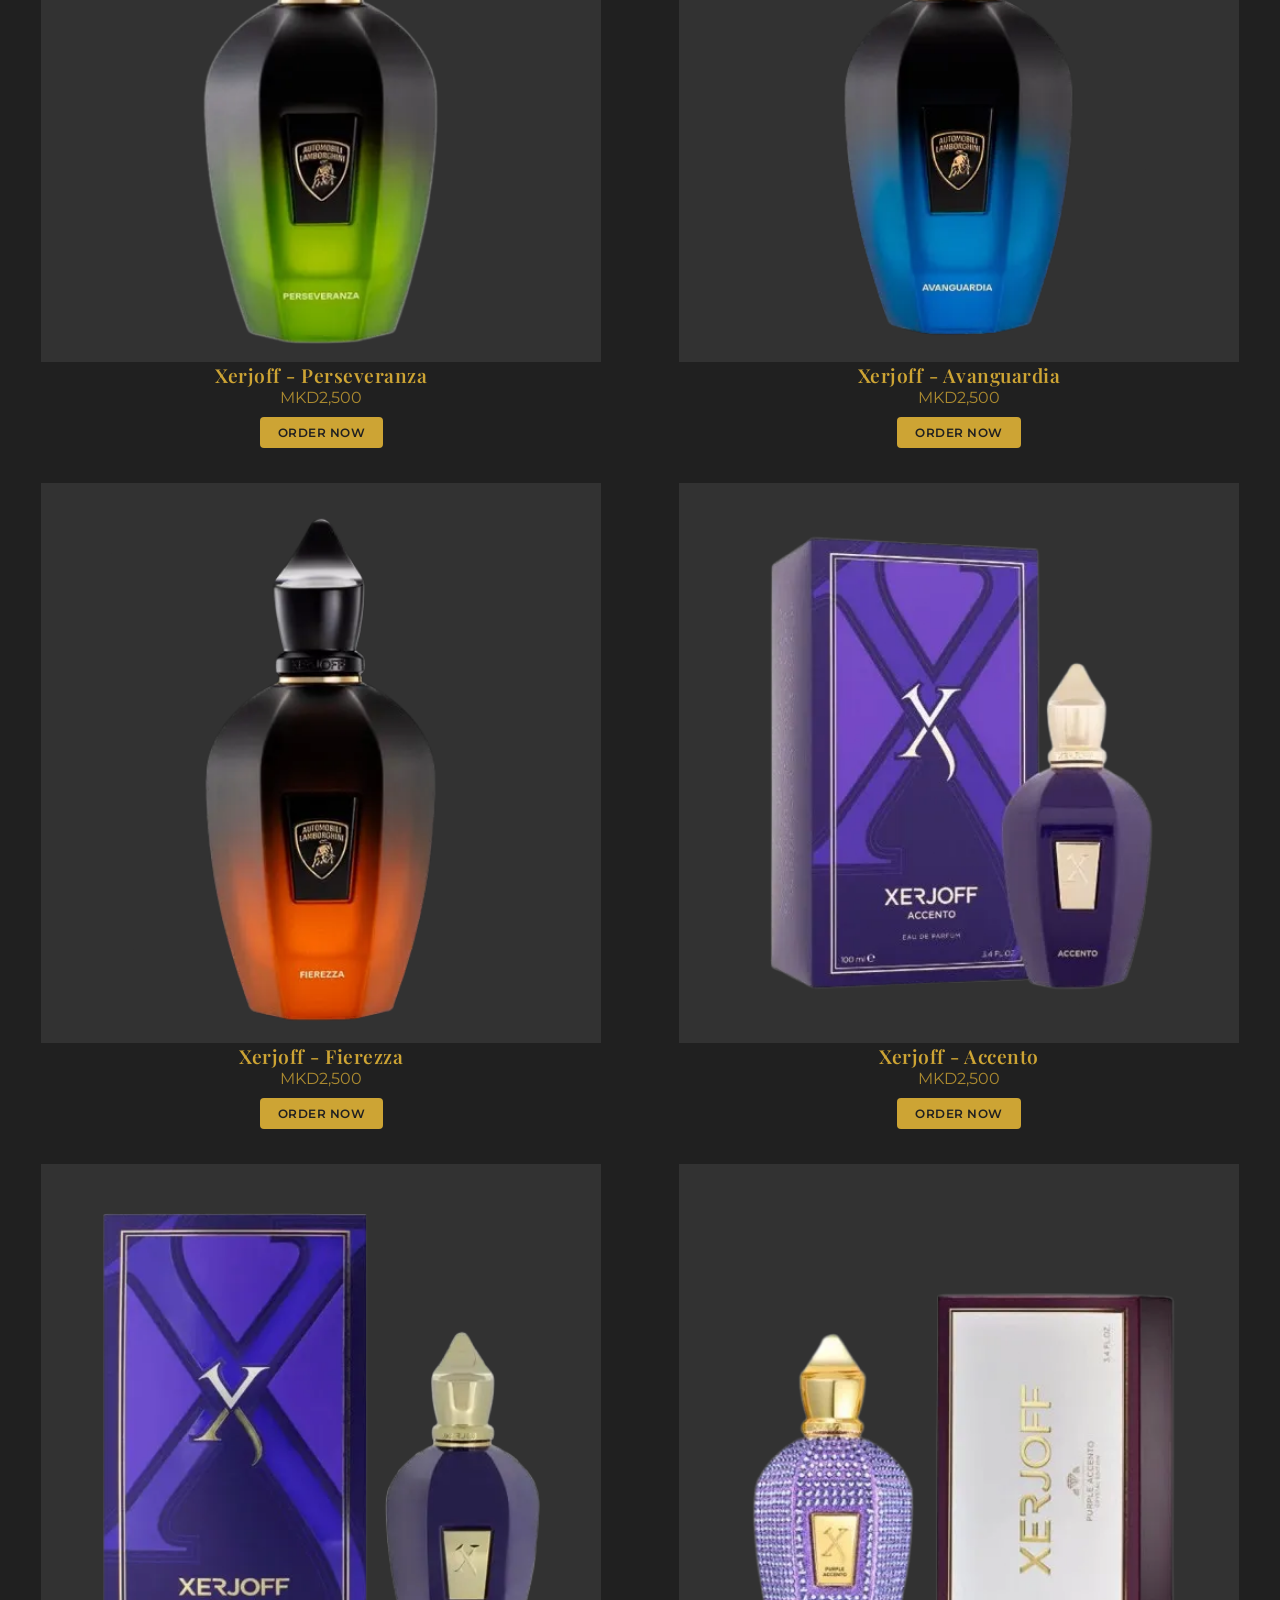
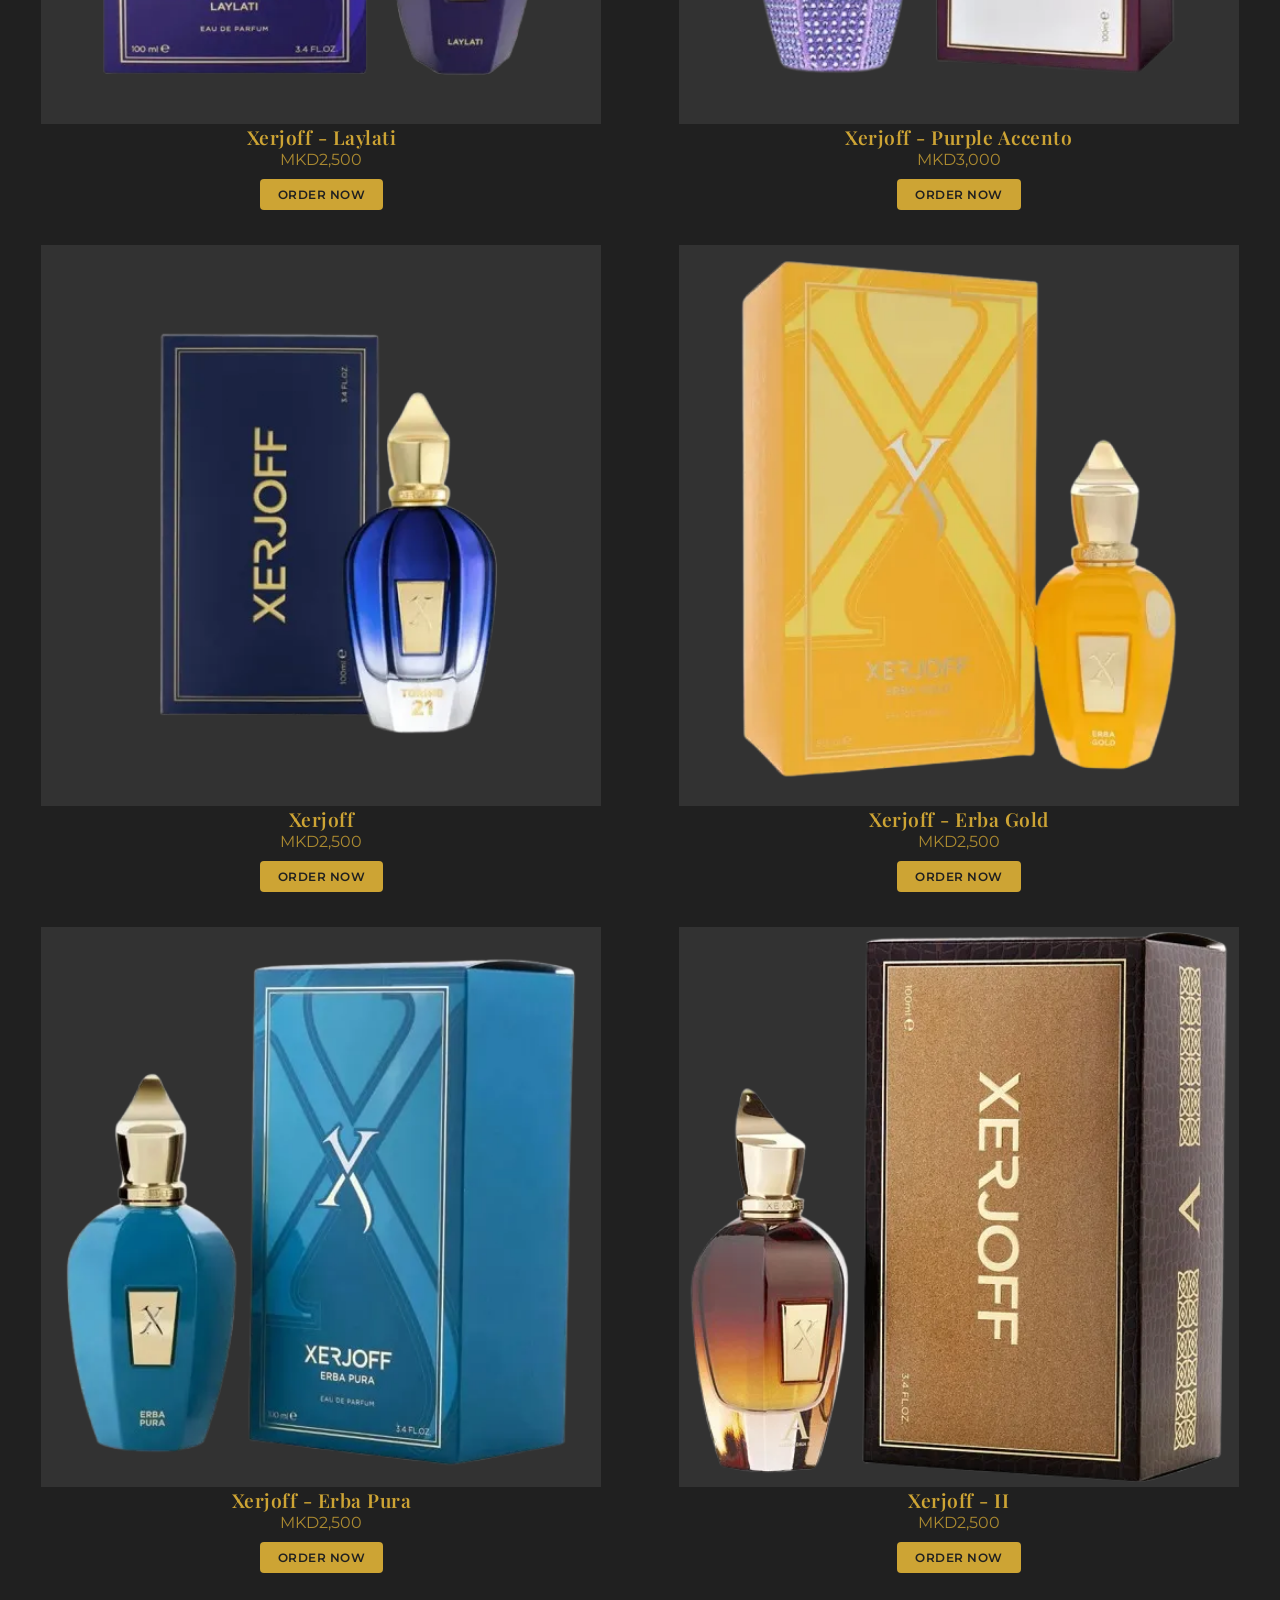
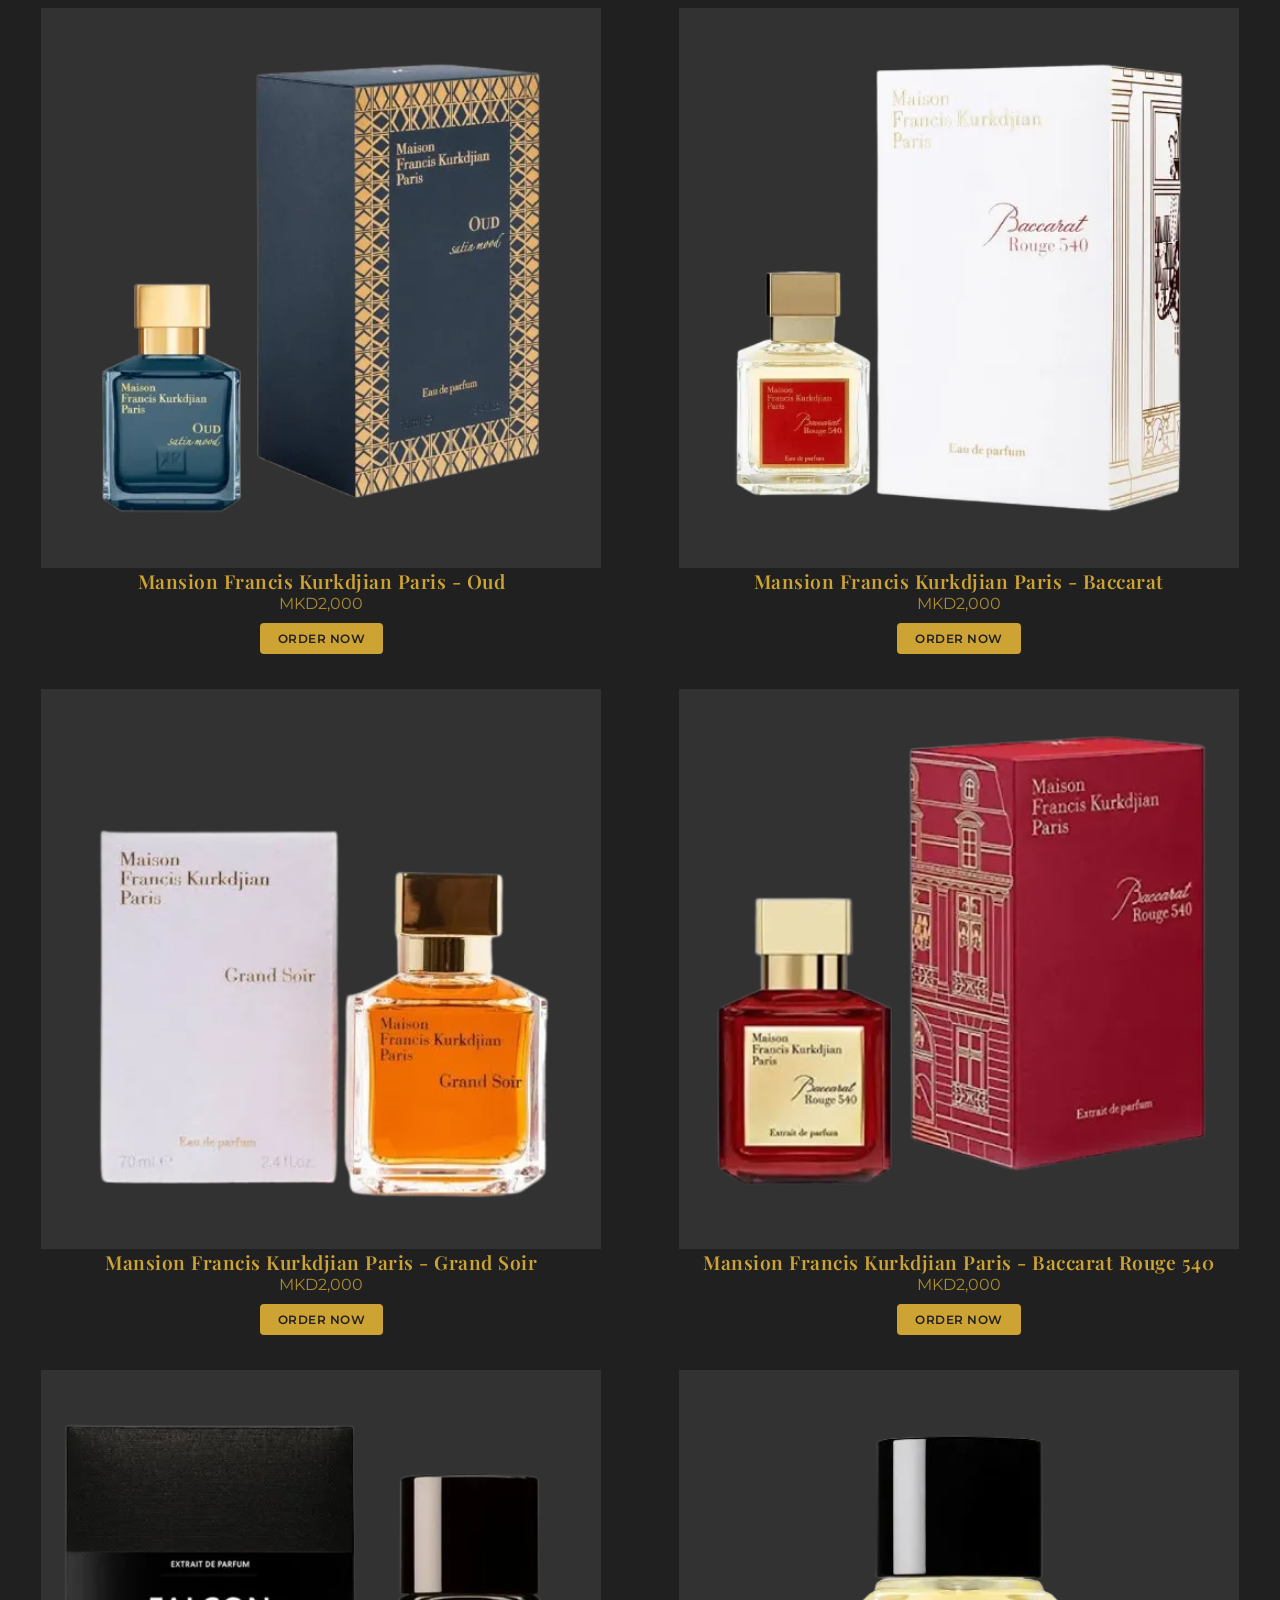
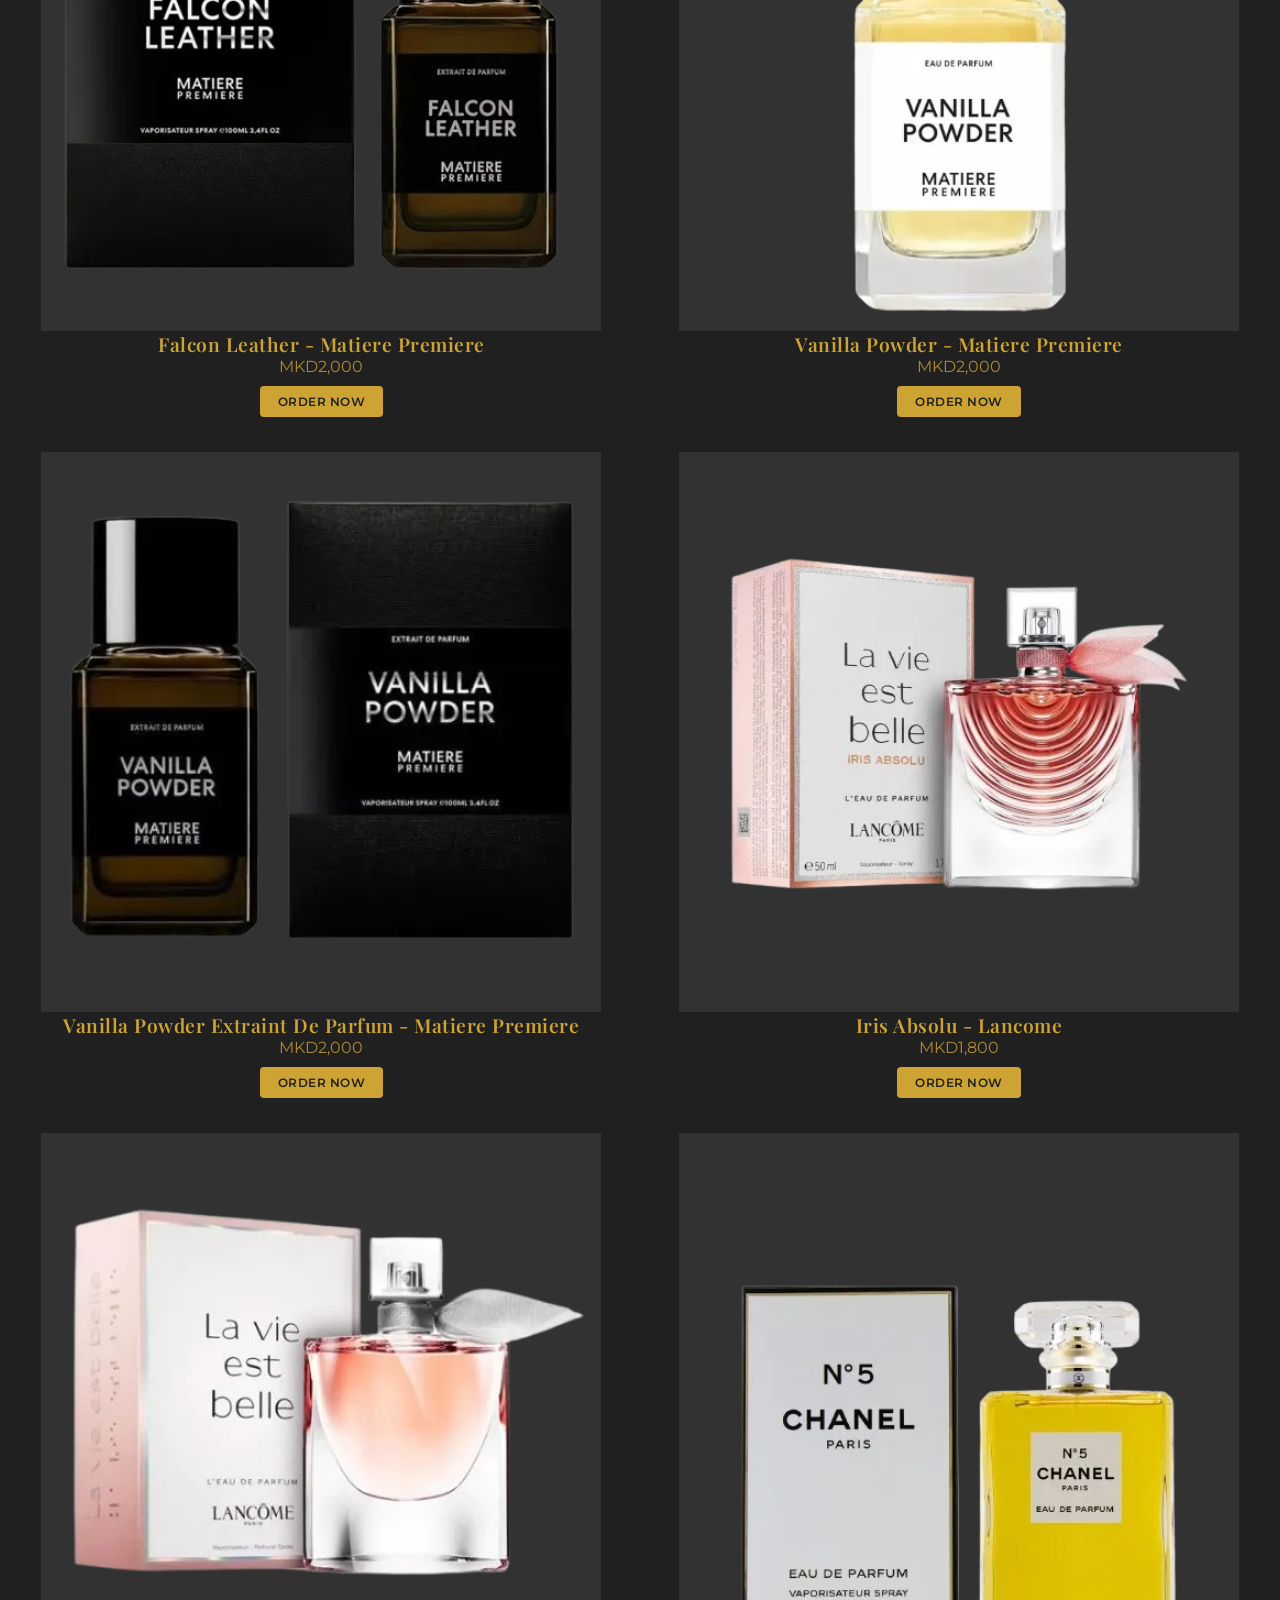
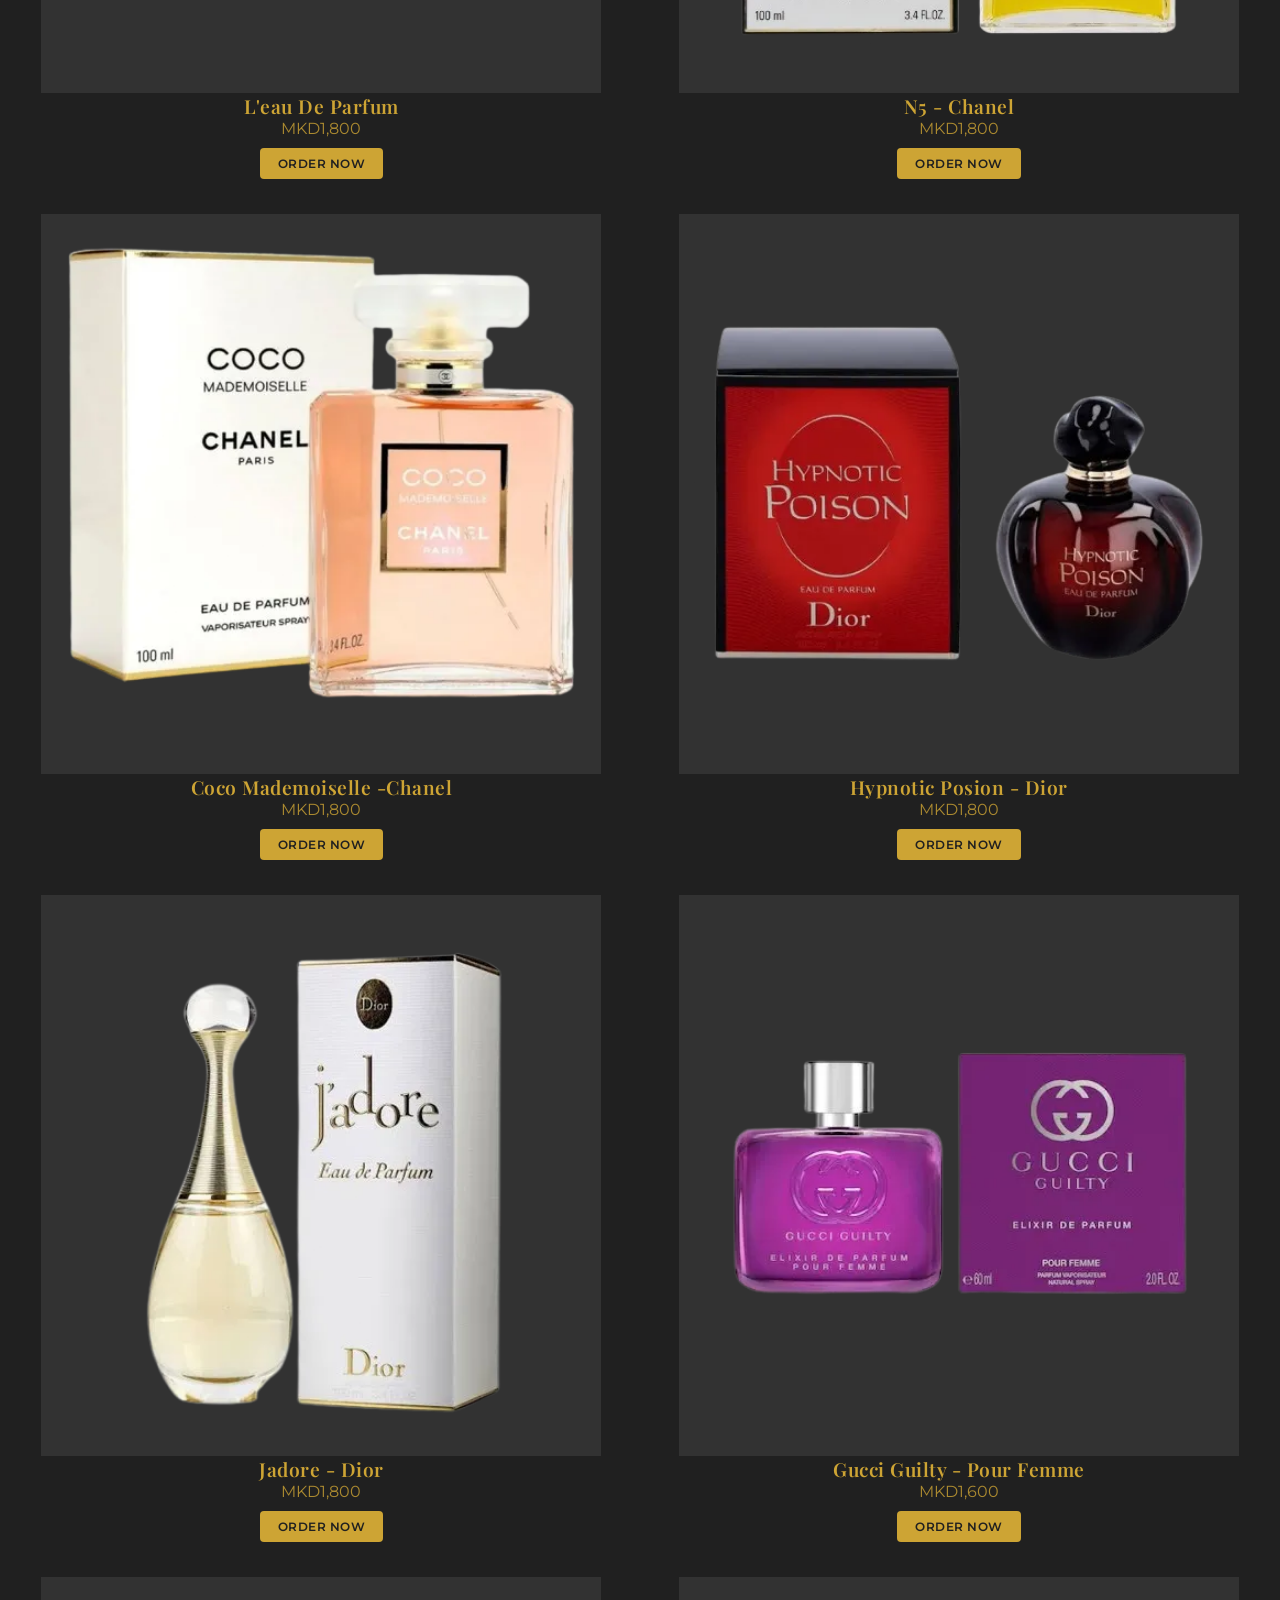
==== commit 5fa23f5f: "Update index.html" ====
--- a/index.html
+++ b/index.html
@@ -8,7 +8,7 @@
   <link rel="stylesheet" href="style.css">
   <link rel="preconnect" href="https://fonts.googleapis.com">
   <link rel="preconnect" href="https://fonts.gstatic.com" crossorigin>
-  <link href="https://fonts.googleapis.com/css2?family=Montserrat:wght@300;400&family=Playfair+Display:wght@400;600&display=swap" rel="stylesheet">
+  <link href="https://fonts.googleapis.com/css2?family=Montserrat:wght@300;400;600&family=Playfair+Display:wght@400;600&display=swap" rel="stylesheet">
   <link rel="shortcut icon" href="images/logo.jpg" type="image/x-icon">
 </head>
 <body>
@@ -21,67 +21,30 @@
   <header id="header">
   <img src="images/h-logo.png" alt="Tosca Parfume" id="h-logo">
   
+  <div class="header-actions">
   <div class="lang-switcher">
     <button class="lang-btn active" data-lang="en">EN</button>
     <button class="lang-btn" data-lang="sq">AL</button>
     <button class="lang-btn" data-lang="mk">MK</button>
+  </div>
+  <button id="cart-toggle" type="button" aria-label="Open cart" aria-expanded="false" aria-controls="cart-drawer">
+    <svg width="26" height="26" viewBox="0 0 24 24" fill="none" stroke="currentColor" stroke-width="1.6" stroke-linecap="round" stroke-linejoin="round"><path d="M6 7h12l-1 13H7L6 7z"/><path d="M9 7a3 3 0 0 1 6 0"/></svg>
+    <span id="cart-count" class="cart-count" hidden>0</span>
+  </button>
   </div>
 </header>
   
   <!--Banner-->
   <img src="images/banner.webp" alt="" id="banner">
 
-  <!--Search Bar-->
-  <input type="text" id="search-bar" placeholder="Search perfumes and brands">
-
-  <!-- Filter -->
-  <div id="quick-filters-container">
+  <!--Search & Discovery-->
+  <input type="search" id="search-bar" placeholder="Search perfumes and brands" autocomplete="off" enterkeyhint="search" aria-label="Search perfumes and brands">
+  <div id="brand-chips" class="chip-row" role="group" aria-label="Filter by brand"></div>
+  <div id="quick-filters-container" class="chip-row" role="group" aria-label="Filter by gender">
     <button class="filter-pill active" data-key="gender" data-value="all">All</button>
     <button class="filter-pill" data-key="gender" data-value="burra">Men</button>
     <button class="filter-pill" data-key="gender" data-value="gra">Women</button>
     <button class="filter-pill" data-key="gender" data-value="unisex">Unisex</button>
-    <button id="btn-open-filters" class="filter-pill advanced-btn">
-      <svg xmlns="http://www.w3.org/2000/svg" width="14" height="14" viewBox="0 0 24 24" fill="none" stroke="currentColor" stroke-width="2" stroke-linecap="round" stroke-linejoin="round"><polygon points="22 3 2 3 10 12.46 10 19 14 21 14 12.46 22 3"></polygon></svg>
-      Filters
-    </button>
-  </div>
-
-  <!-- Advanced Filter Bottom Sheet -->
-  <div id="filter-overlay" class="hidden"></div>
-  <div id="advanced-filters" class="bottom-sheet hidden">
-    <div class="sheet-header">
-      <h3>Advanced Filters</h3>
-      <button id="btn-close-filters">&times;</button>
-    </div>
-    
-    <div class="sheet-body">
-      <!-- Brand Filter -->
-      <div class="filter-group">
-        <label>Brand</label>
-        <select id="brand-select">
-          
-        </select>
-      </div>
-
-      <!-- Price Filter -->
-      <div class="filter-group">
-        <label>Max Price: <span id="price-display">MKD 4500</span></label>
-        <!-- Range: 1600 to 4500 based on your current catalog -->
-        <input type="range" id="price-slider" min="1600" max="4500" step="100" value="4500">
-        <div class="filter-group">
-          <label>Sort By</label>
-          <select id="sort-select">
-            <option value="default">Default (Newest)</option>
-            <option value="price-asc">Price: Low to High</option>
-            <option value="price-desc">Price: High to Low</option>
-          </select>
-        </div>
-      </div>
-    </div>
-    
-    <div class="sheet-footer">
-      <button id="btn-apply-filters" class="btn-primary">Apply Filters</button>
-    </div>
   </div>
 
   <!--Catalog-->
@@ -110,6 +73,20 @@
       <path d="M18 15l-6-6-6 6"/>
     </svg>
   </button>
+  <!-- Cart Drawer -->
+  <div id="cart-overlay"></div>
+  <aside id="cart-drawer" role="dialog" aria-modal="true" aria-labelledby="cart-title" aria-hidden="true">
+    <div class="cart-head">
+      <h2 id="cart-title">Your cart</h2>
+      <button id="cart-close" type="button" aria-label="Close cart">&times;</button>
+    </div>
+    <div id="cart-items" class="cart-items"></div>
+    <div class="cart-foot">
+      <div class="cart-total"><span id="cart-total-label">Total</span><strong id="cart-total">MKD 0</strong></div>
+      <a id="cart-checkout" class="btn-checkout disabled" href="#" target="_blank" rel="noopener noreferrer" aria-disabled="true">Checkout via WhatsApp</a>
+    </div>
+  </aside>
+
   <script src="script.js"></script>
 </body>
-</html>+</html>
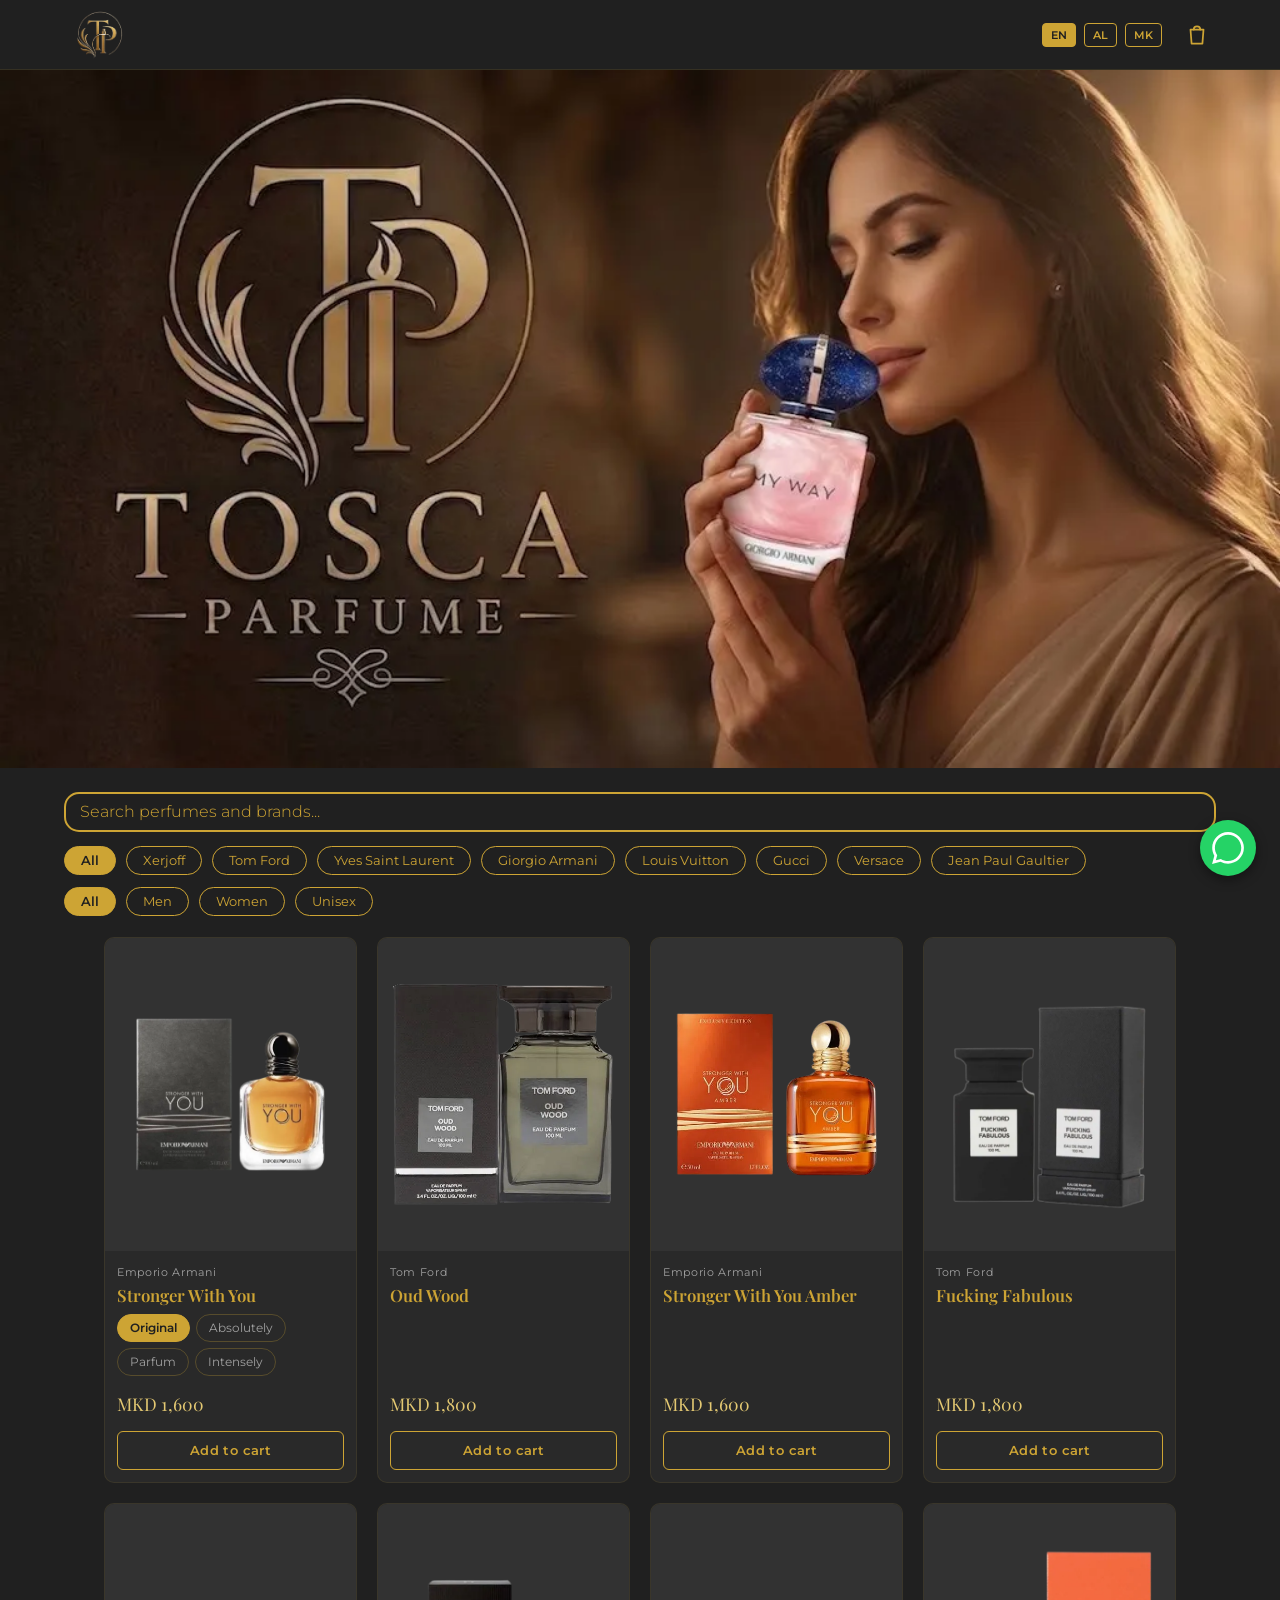
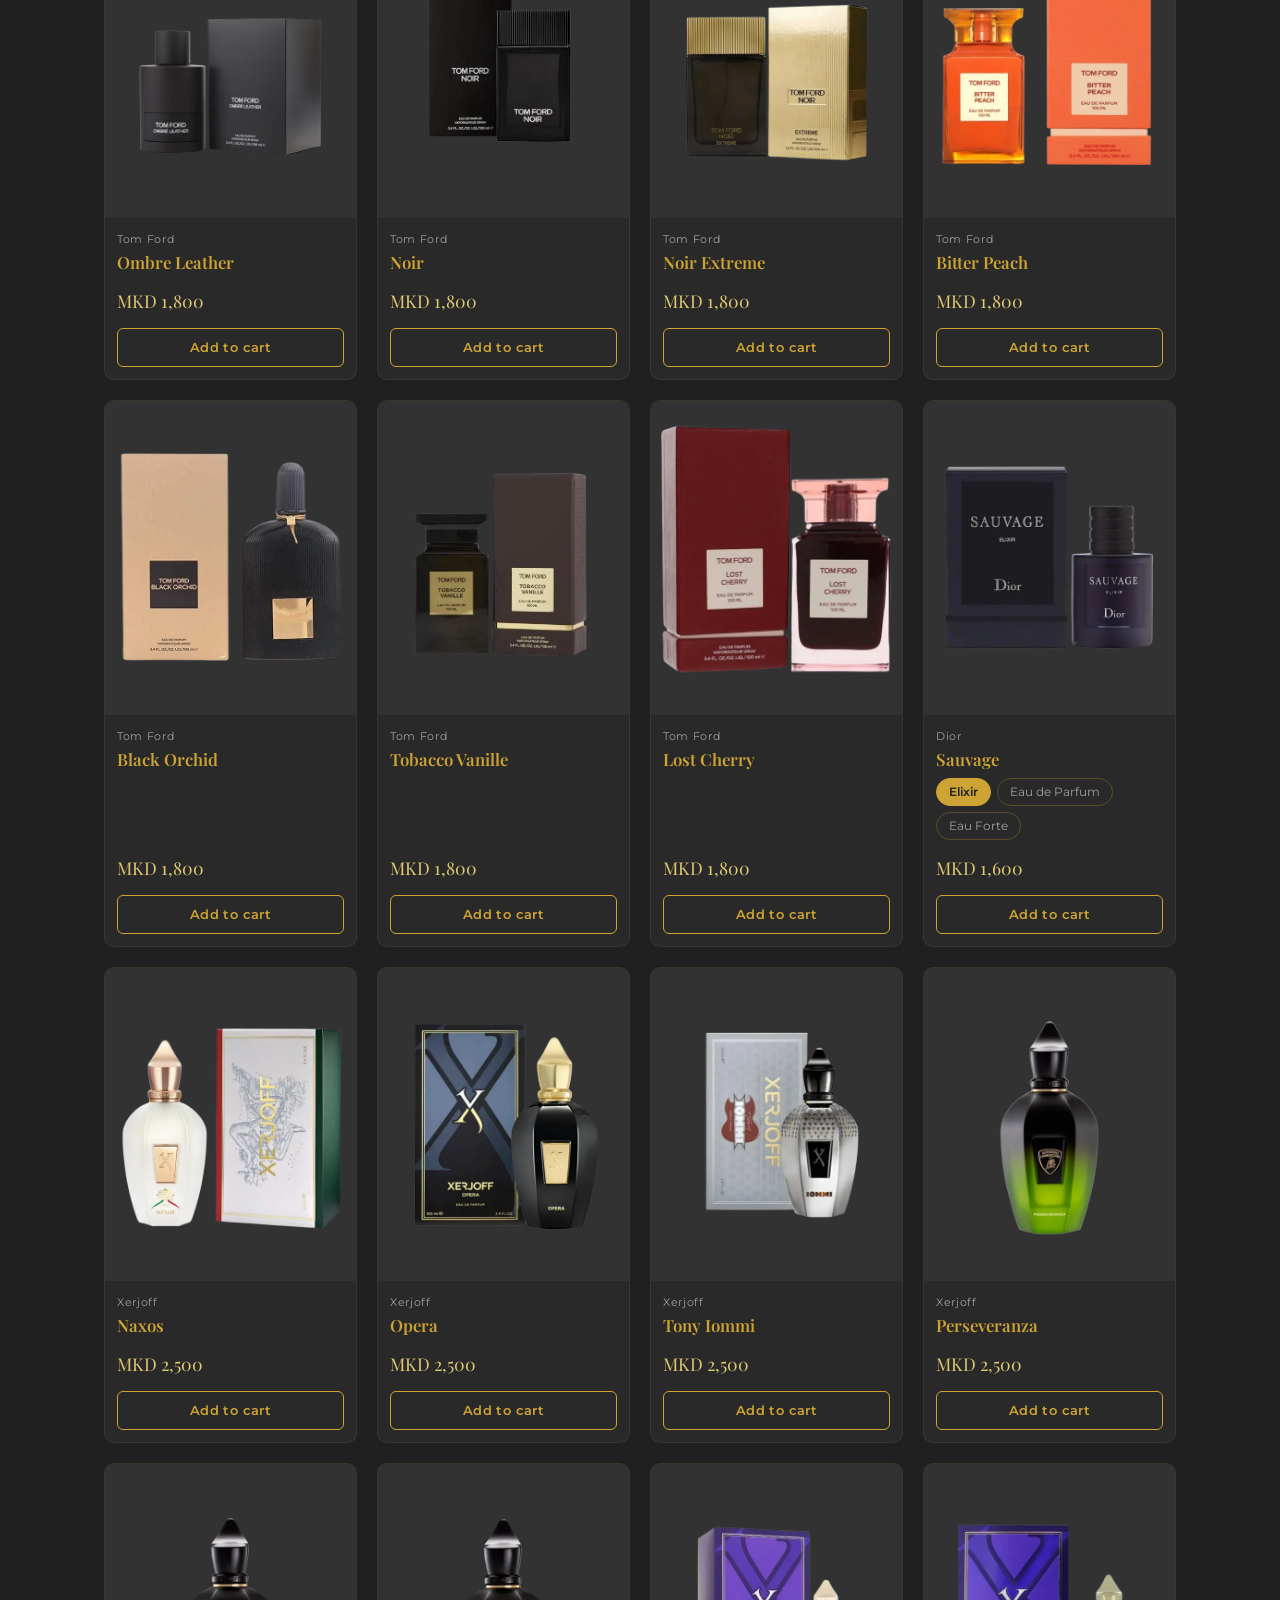
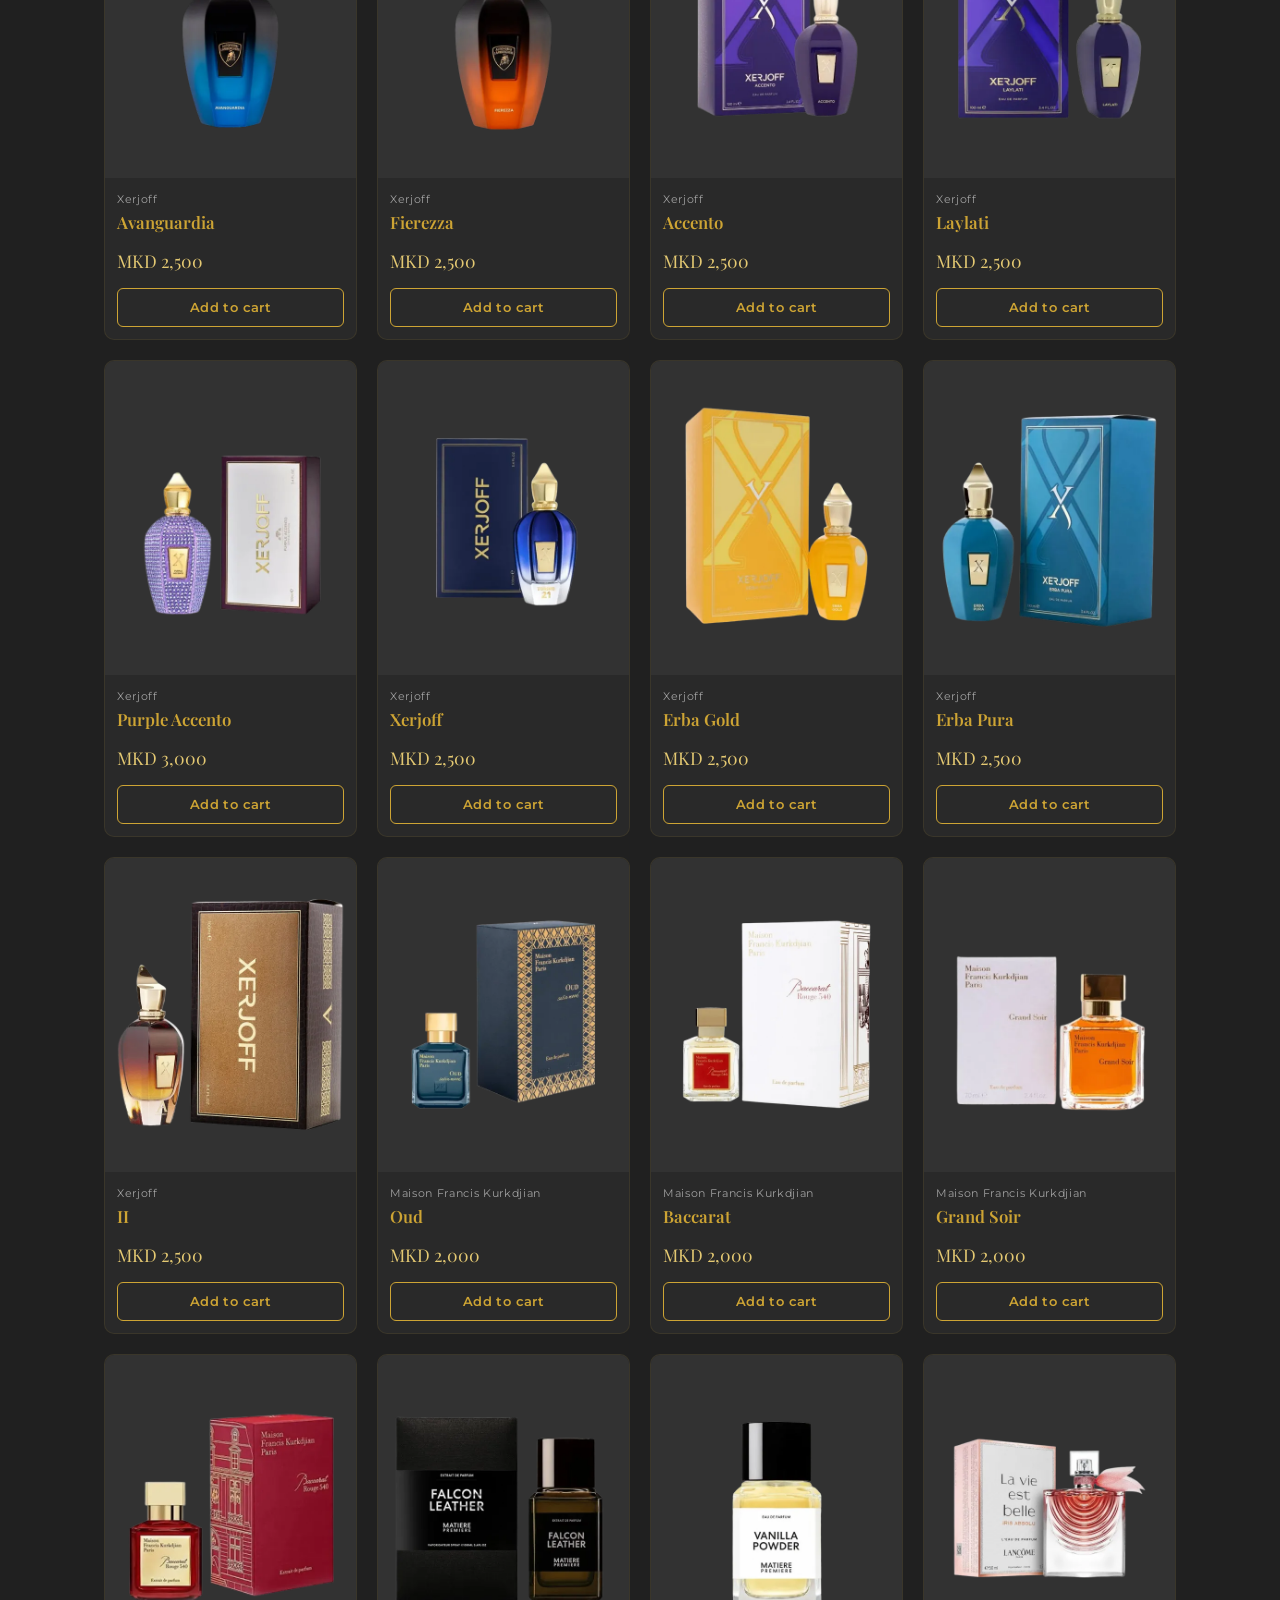
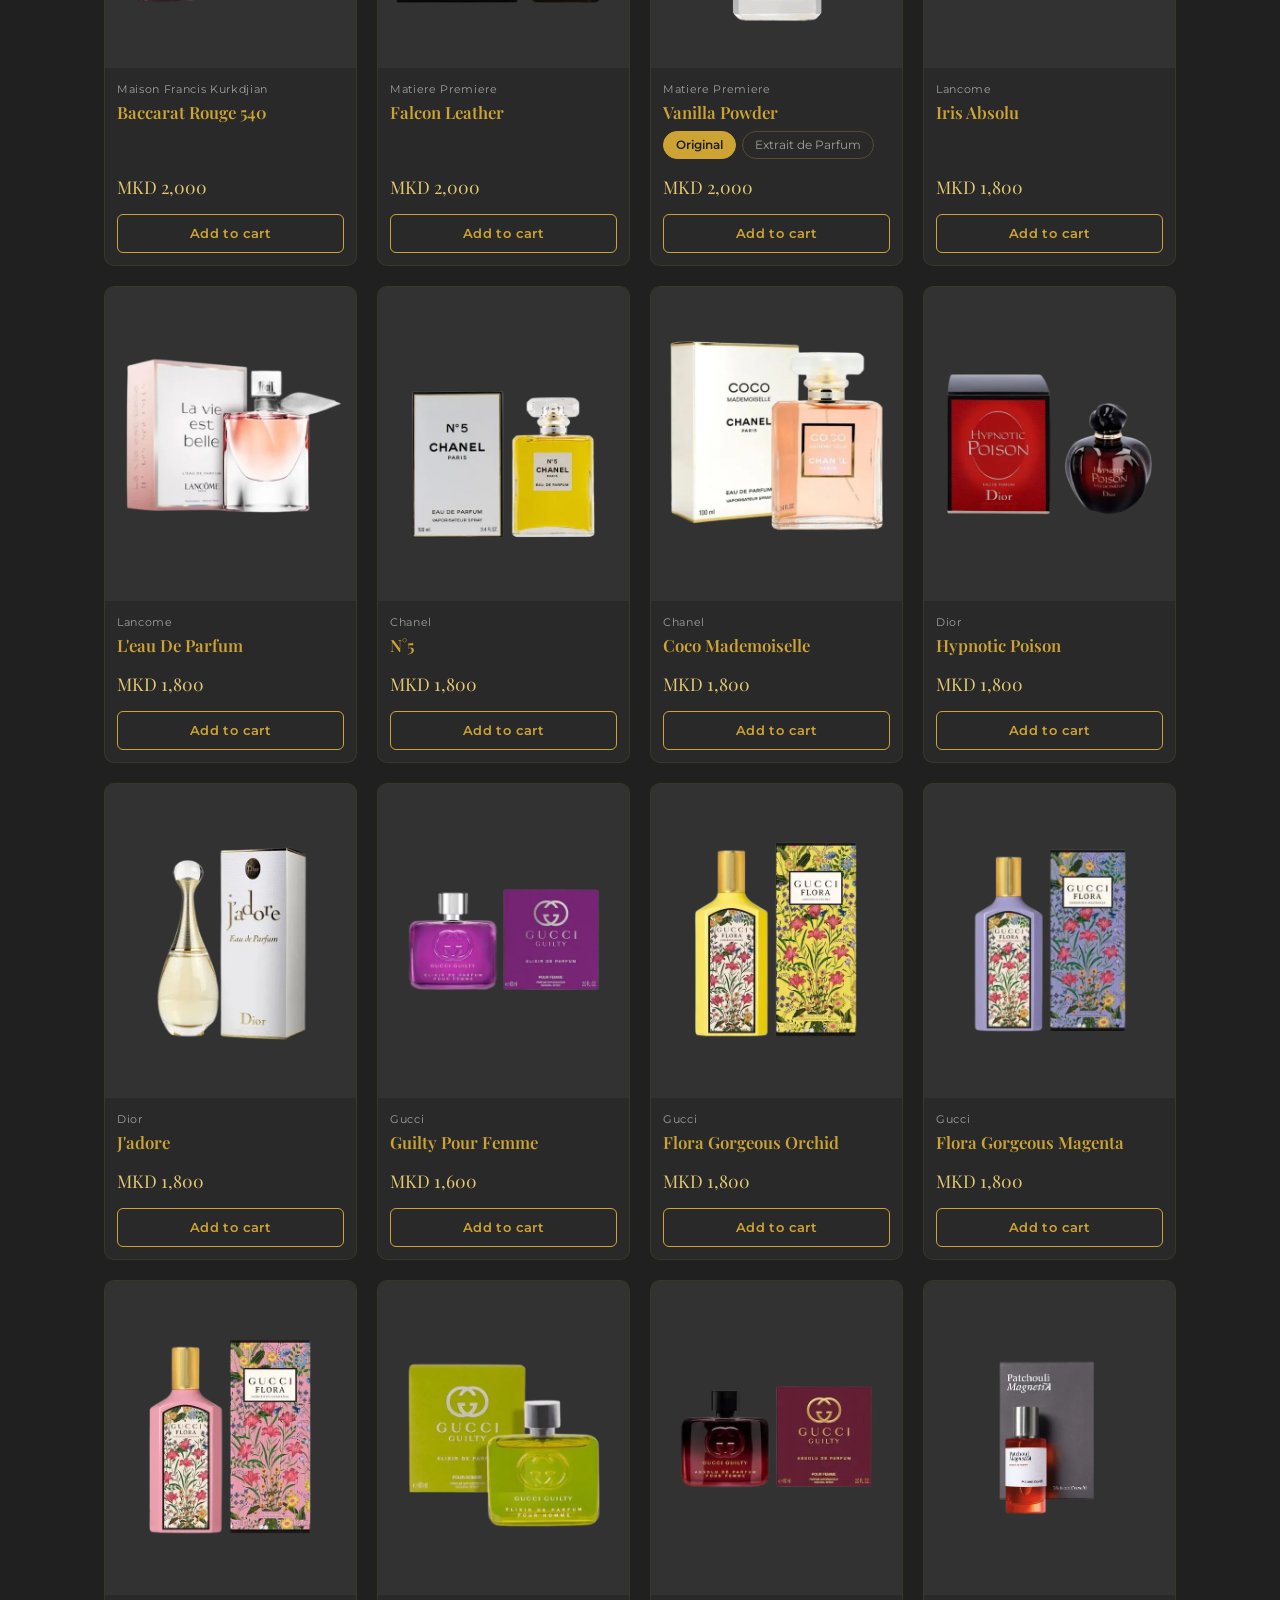
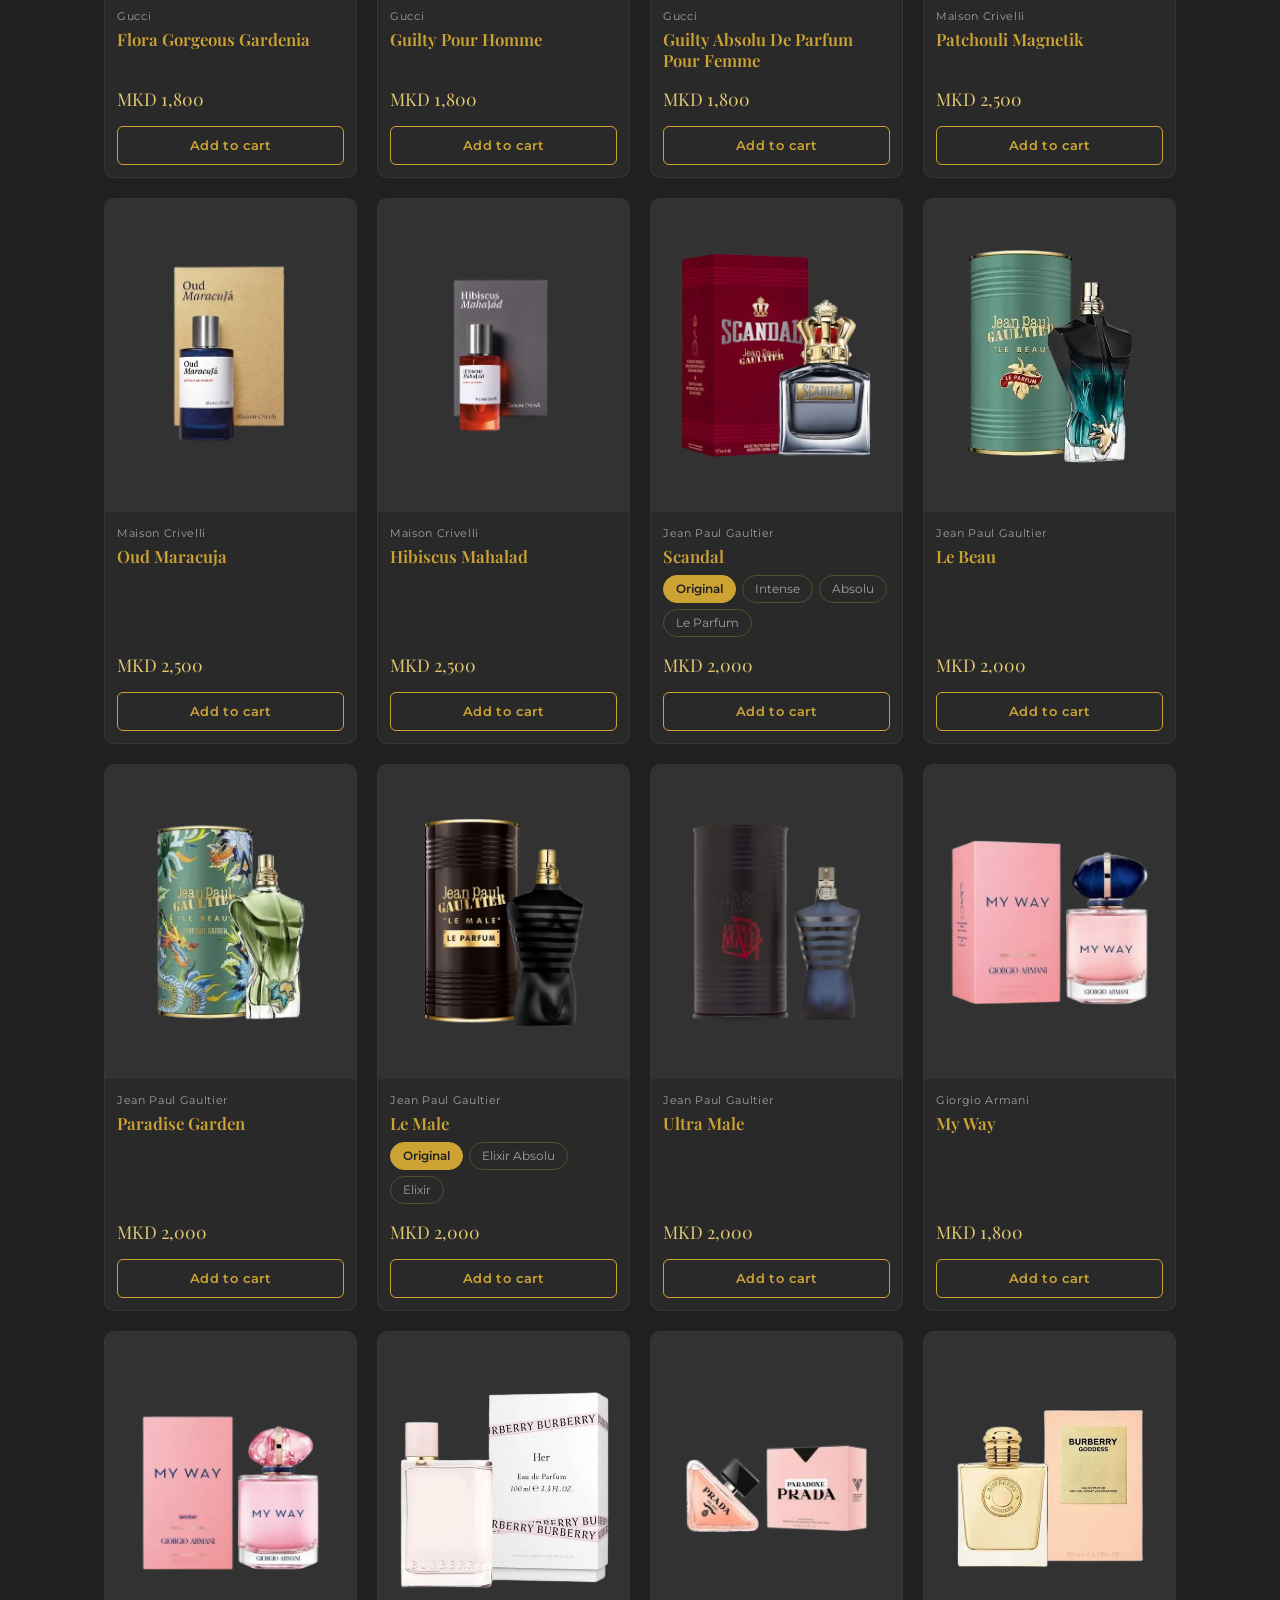
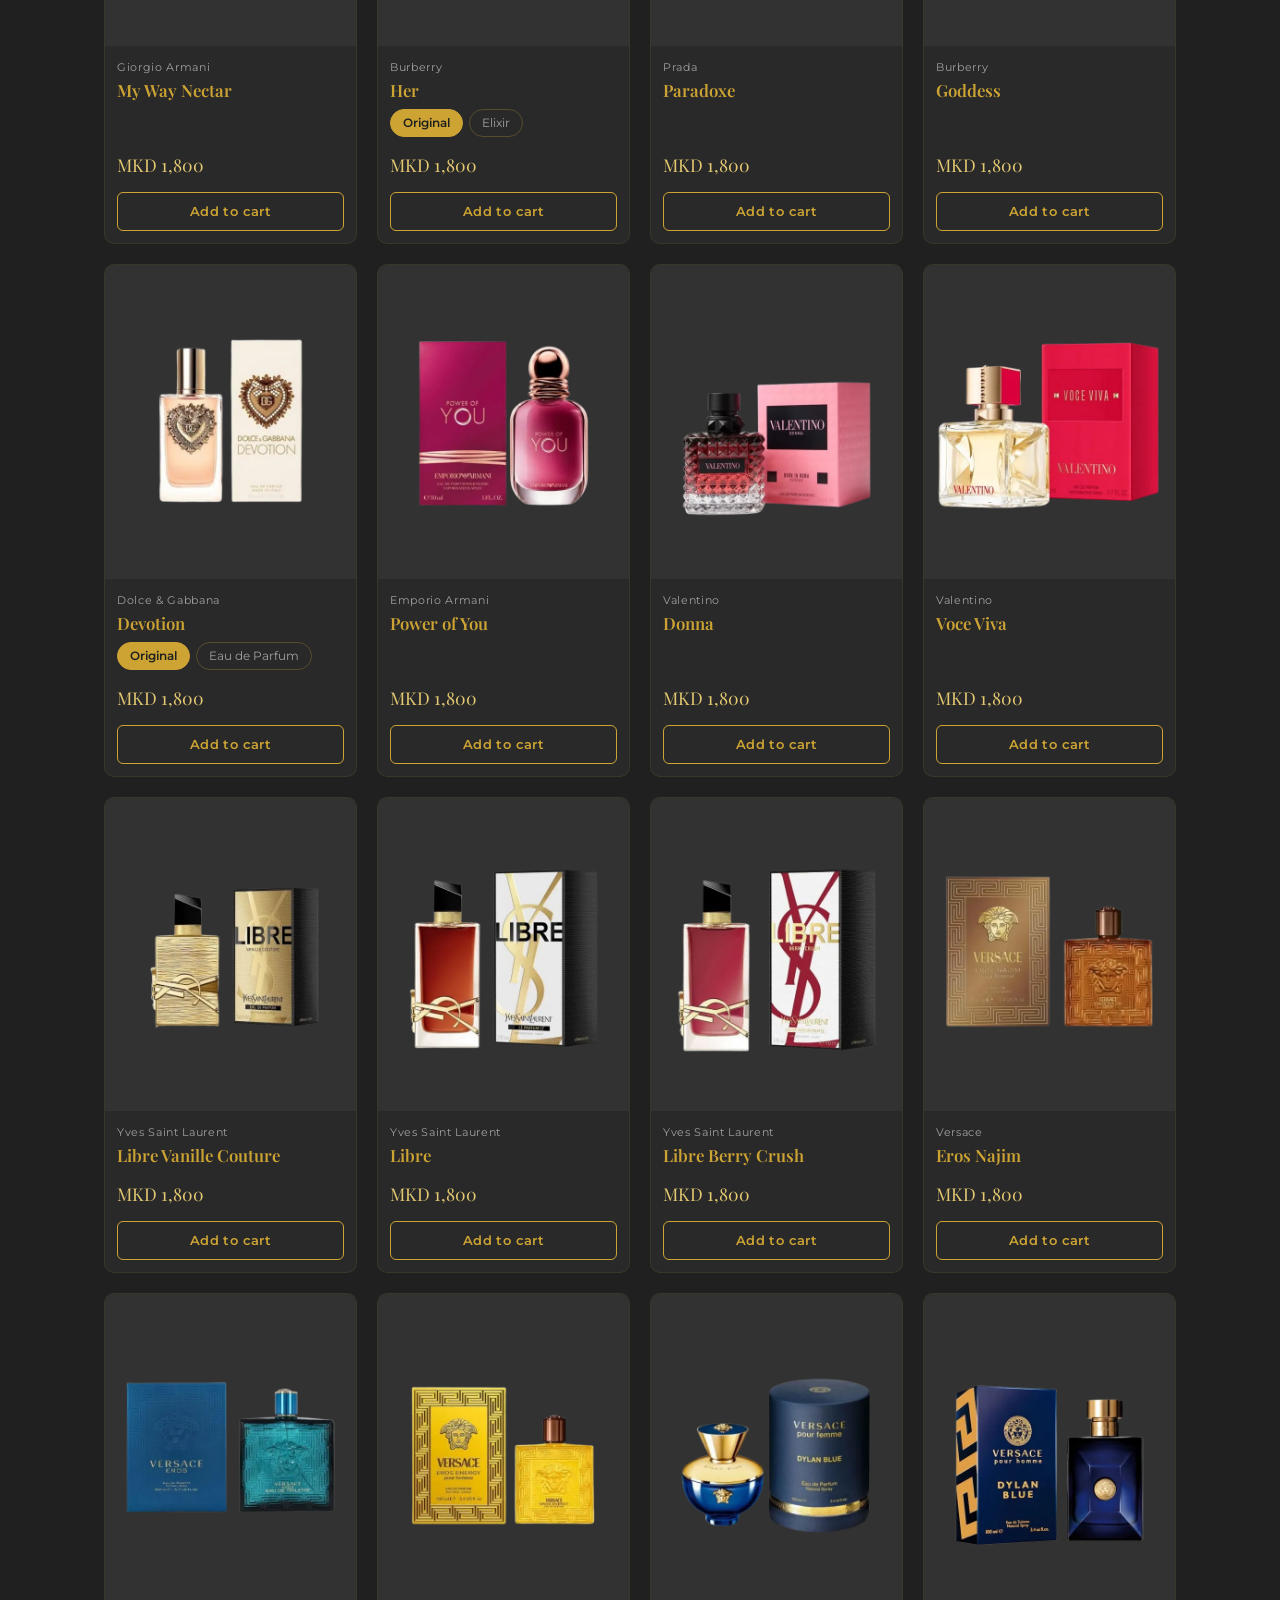
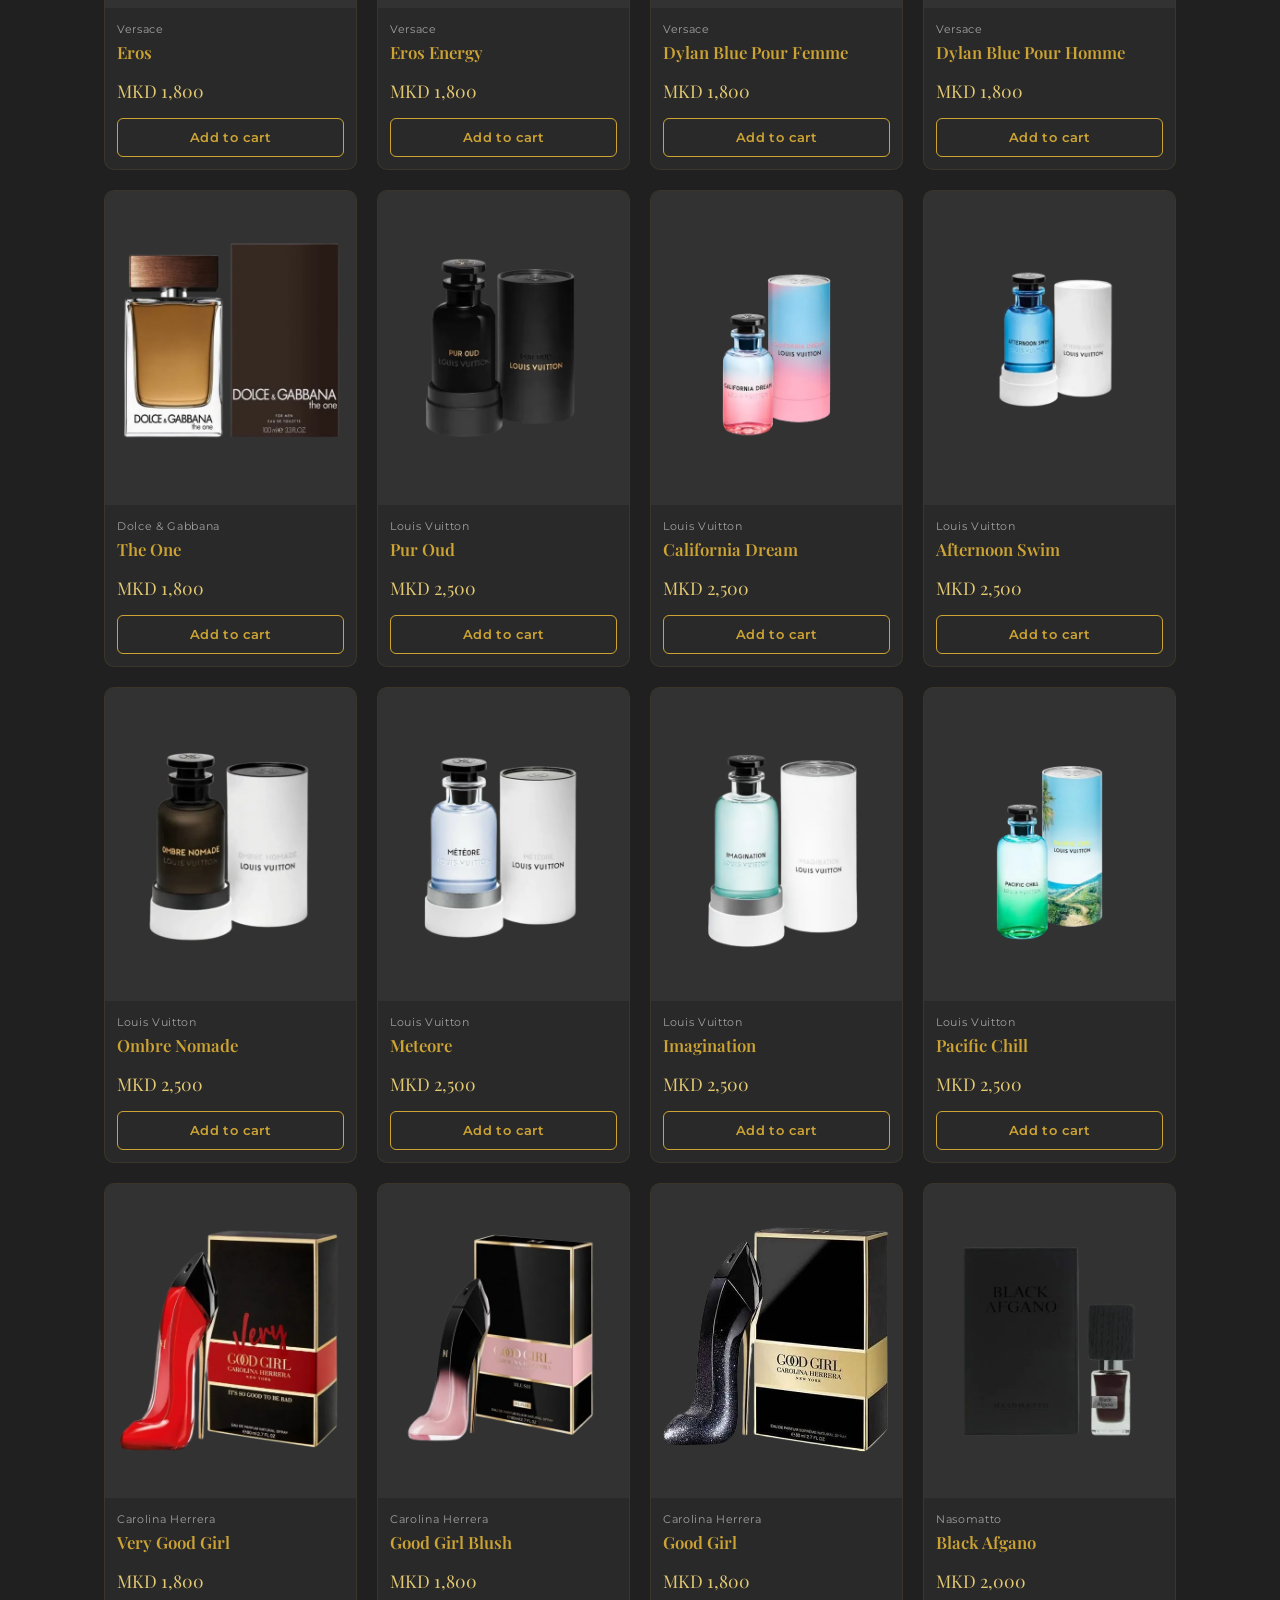
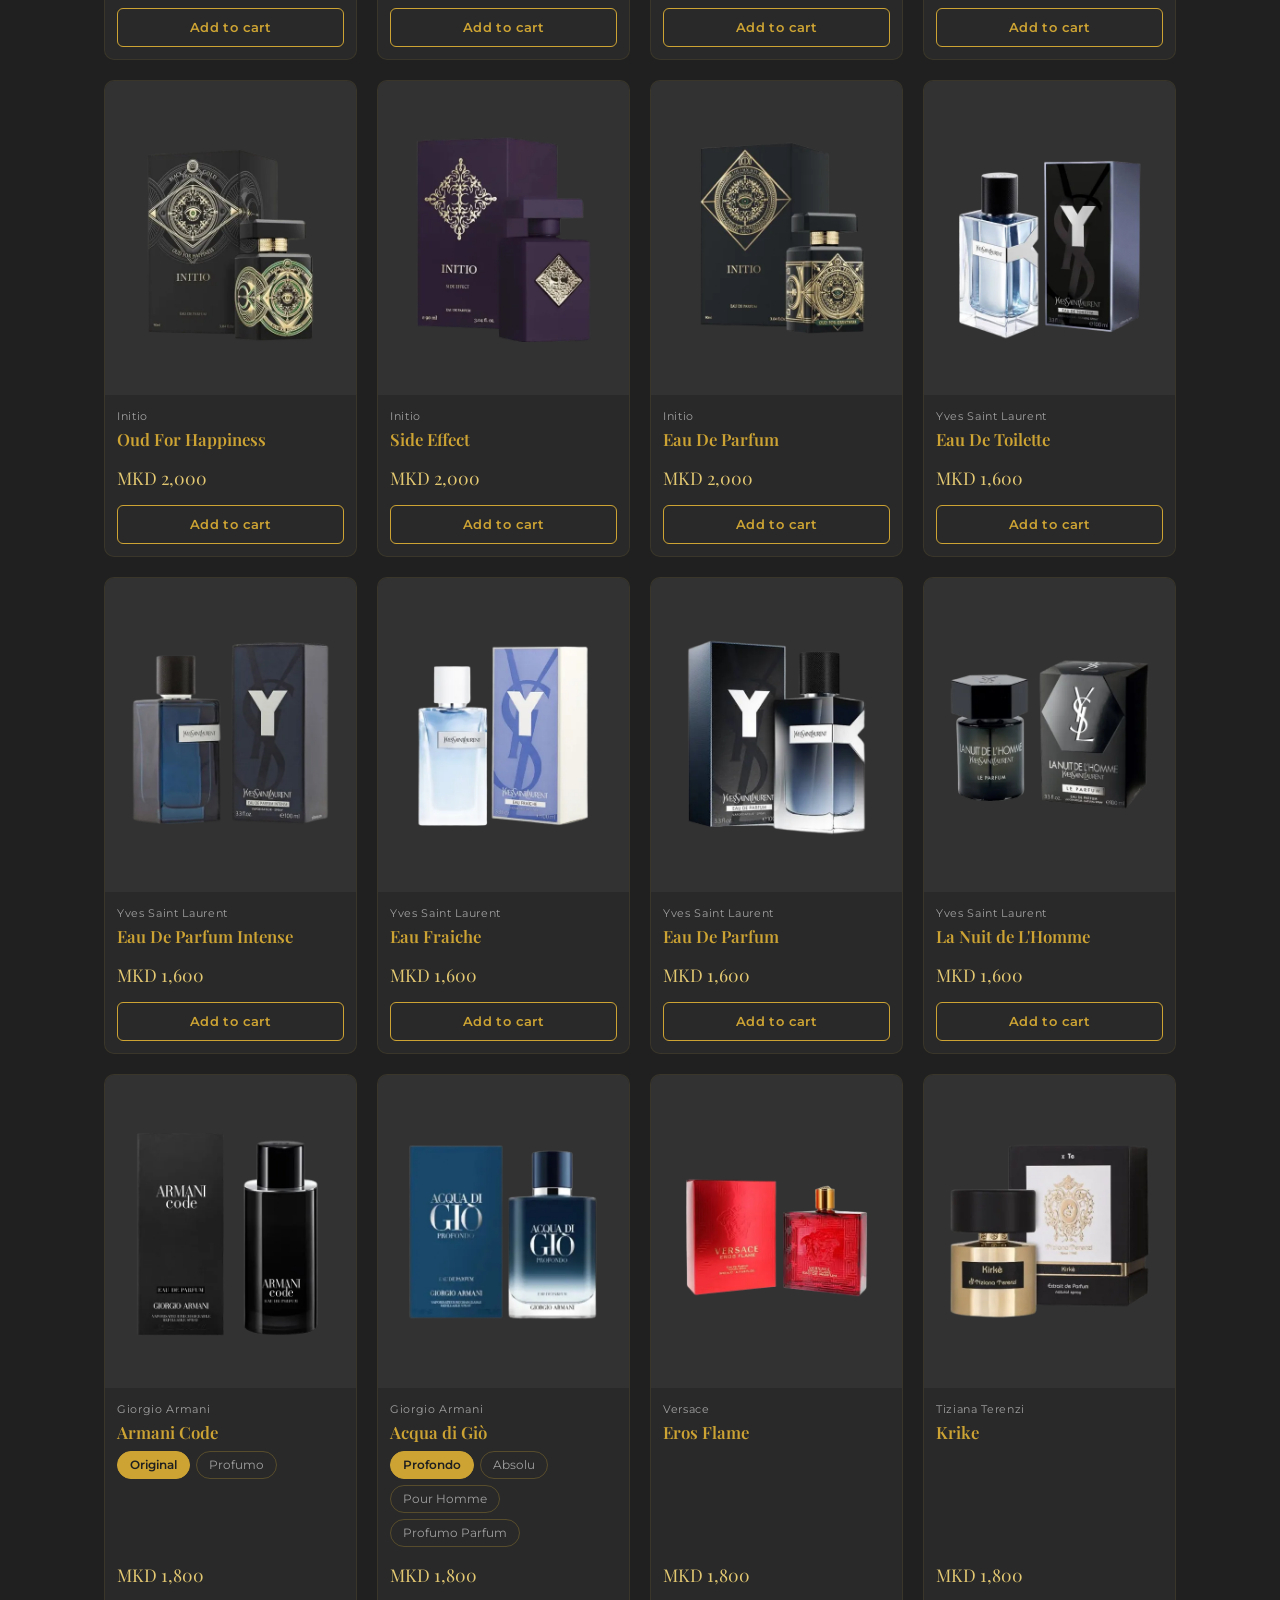
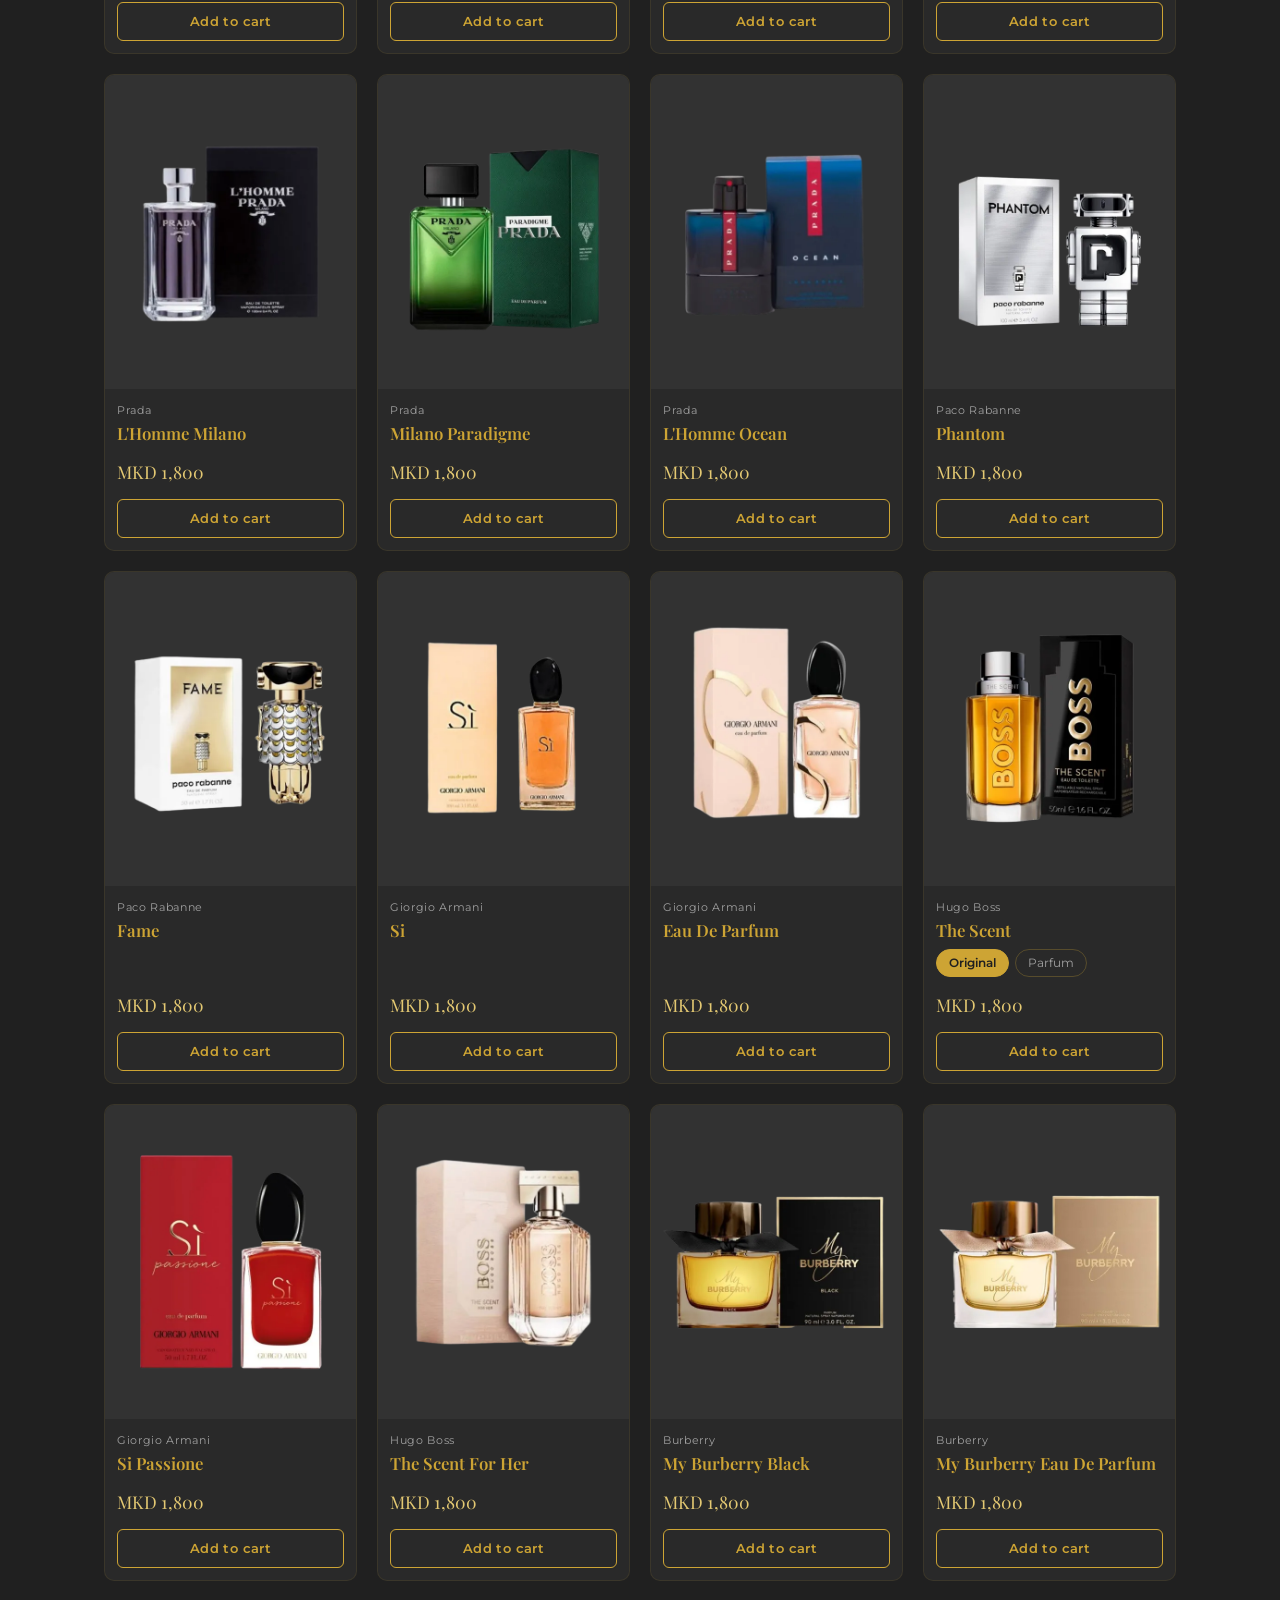
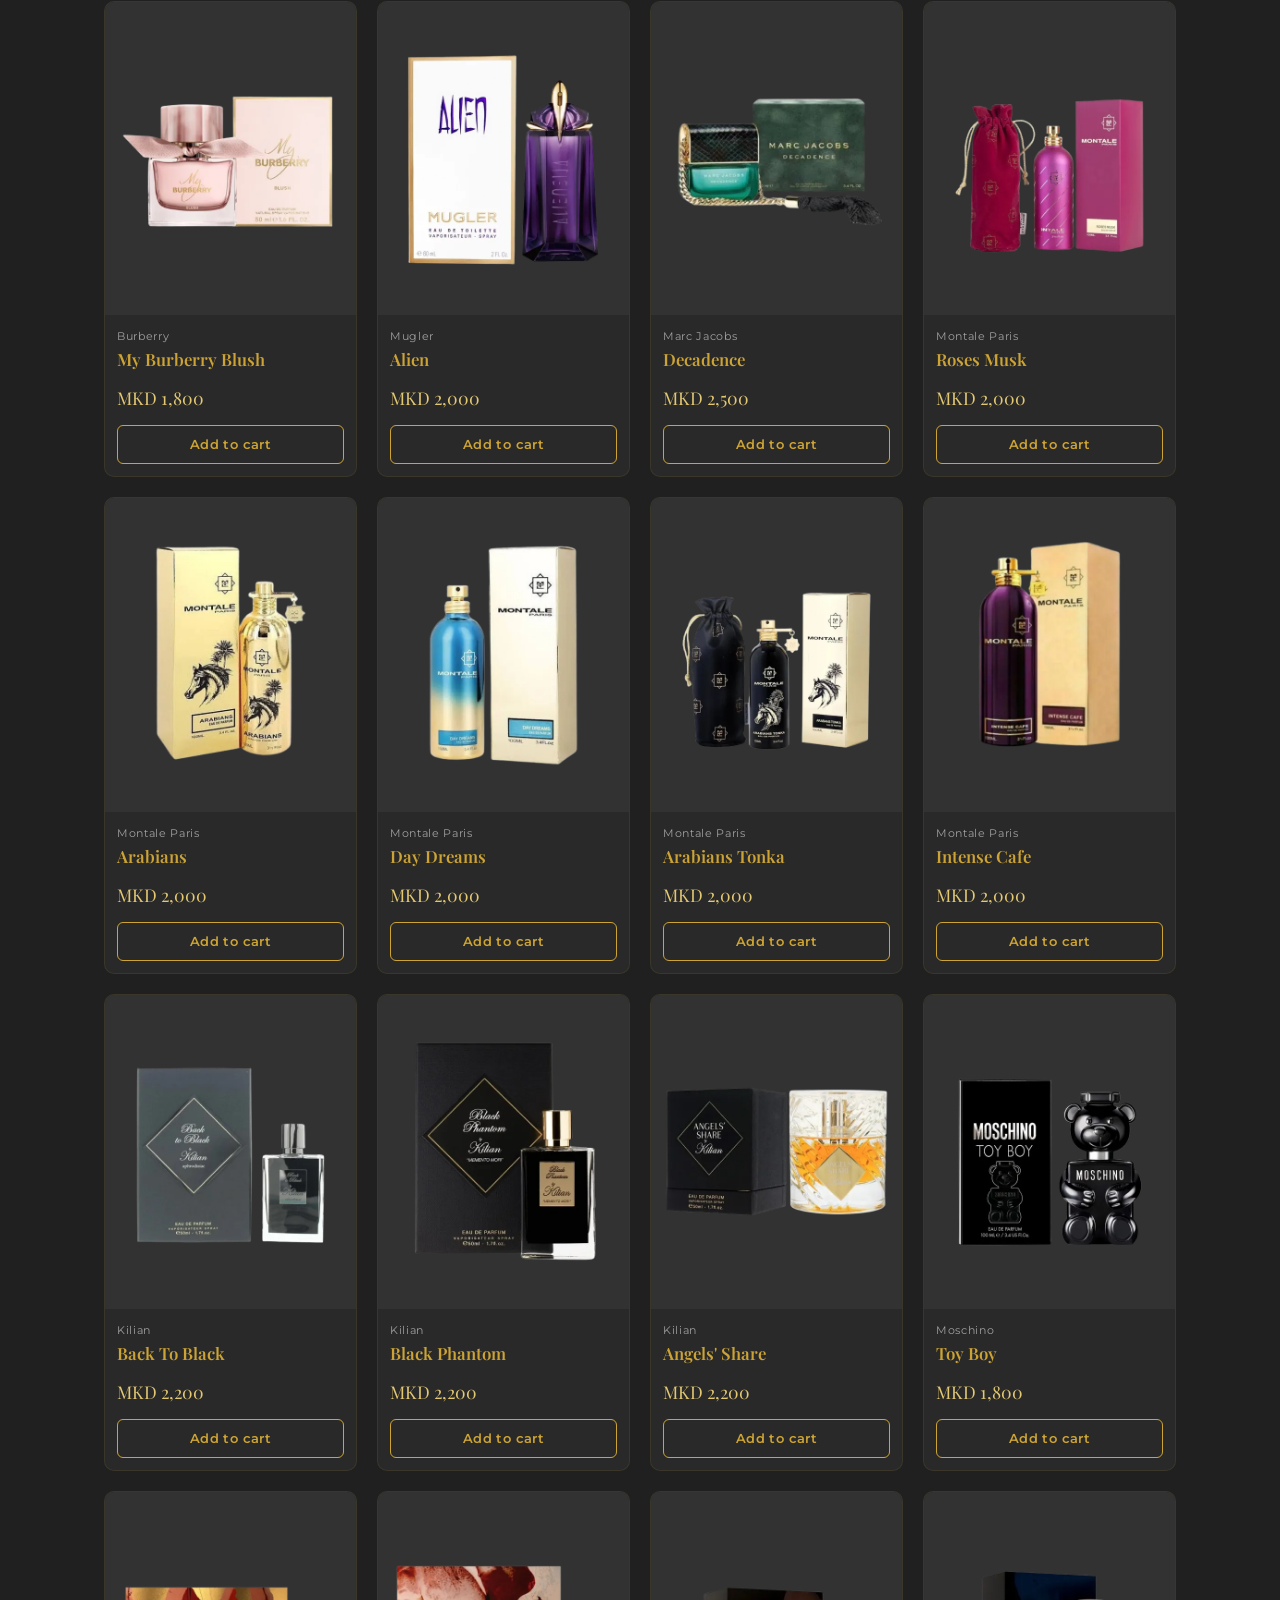
==== commit c69af5fb: "Update index.html" ====
--- a/index.html
+++ b/index.html
@@ -19,20 +19,20 @@
   </div>
 
   <header id="header">
-  <img src="images/h-logo.png" alt="Tosca Parfume" id="h-logo">
-  
-  <div class="header-actions">
-  <div class="lang-switcher">
-    <button class="lang-btn active" data-lang="en">EN</button>
-    <button class="lang-btn" data-lang="sq">AL</button>
-    <button class="lang-btn" data-lang="mk">MK</button>
-  </div>
-  <button id="cart-toggle" type="button" aria-label="Open cart" aria-expanded="false" aria-controls="cart-drawer">
-    <svg width="26" height="26" viewBox="0 0 24 24" fill="none" stroke="currentColor" stroke-width="1.6" stroke-linecap="round" stroke-linejoin="round"><path d="M6 7h12l-1 13H7L6 7z"/><path d="M9 7a3 3 0 0 1 6 0"/></svg>
-    <span id="cart-count" class="cart-count" hidden>0</span>
-  </button>
-  </div>
-</header>
+    <img src="images/h-logo.png" alt="Tosca Parfume" id="h-logo">
+    
+    <div class="header-actions">
+      <div class="lang-switcher">
+        <button class="lang-btn active" data-lang="en">EN</button>
+        <button class="lang-btn" data-lang="sq">AL</button>
+        <button class="lang-btn" data-lang="mk">MK</button>
+      </div>
+      <button id="cart-toggle" type="button" aria-label="Open cart" aria-expanded="false" aria-controls="cart-drawer">
+        <svg width="26" height="26" viewBox="0 0 24 24" fill="none" stroke="currentColor" stroke-width="1.6" stroke-linecap="round" stroke-linejoin="round"><path d="M6 7h12l-1 13H7L6 7z"/><path d="M9 7a3 3 0 0 1 6 0"/></svg>
+        <span id="cart-count" class="cart-count" hidden>0</span>
+      </button>
+    </div>
+  </header>
   
   <!--Banner-->
   <img src="images/banner.webp" alt="" id="banner">
@@ -48,9 +48,7 @@
   </div>
 
   <!--Catalog-->
-  <div id="catalog">
-    
-  </div>
+  <div id="catalog"></div>
 
   <!-- Footer -->
   <footer id="footer">
@@ -59,9 +57,7 @@
   </footer>
 
   <!--WhatsApp Icon-->
-  <a href="https://wa.me/38978204889?text=P%C3%ABrsh%C3%ABndetje!" class="whatsapp-float" 
-    target="_blank" 
-    aria-label="Contact us on WhatsApp">
+  <a href="https://wa.me/38978204889?text=P%C3%ABrsh%C3%ABndetje!" class="whatsapp-float" target="_blank" aria-label="Contact us on WhatsApp">
       <svg xmlns="http://www.w3.org/2000/svg" width="32" height="32" viewBox="0 0 24 24" fill="#FFFFFF">
           <path d="M.057 24l1.687-6.163c-1.041-1.804-1.588-3.849-1.587-5.946.003-6.556 5.338-11.891 11.893-11.891 3.181.001 6.167 1.24 8.413 3.488 2.245 2.248 3.481 5.236 3.48 8.414-.003 6.557-5.338 11.892-11.893 11.892-1.99-.001-3.951-.5-5.688-1.448l-6.305 1.654zm6.597-3.807c1.676.995 3.276 1.591 5.392 1.592 5.448 0 9.886-4.434 9.889-9.885.002-5.462-4.415-9.89-9.881-9.892-5.452 0-9.887 4.434-9.889 9.884-.001 2.225.651 3.891 1.746 5.634l-.999 3.648 3.742-.981z"/>
       </svg>
@@ -69,10 +65,9 @@
 
   <!--Back Icon-->
   <button id="scroll-top-btn" aria-label="Kthehu lart">
-    <svg xmlns="http://www.w3.org/2000/svg" viewBox="0 0 24 24" width="24" height="24" fill="none" stroke="currentColor" stroke-width="2" stroke-linecap="round" stroke-linejoin="round">
-      <path d="M18 15l-6-6-6 6"/>
-    </svg>
+    <svg xmlns="http://www.w3.org/2000/svg" viewBox="0 0 24 24" width="24" height="24" fill="none" stroke="currentColor" stroke-width="2" stroke-linecap="round" stroke-linejoin="round"><path d="M18 15l-6-6-6 6"/></svg>
   </button>
+
   <!-- Cart Drawer -->
   <div id="cart-overlay"></div>
   <aside id="cart-drawer" role="dialog" aria-modal="true" aria-labelledby="cart-title" aria-hidden="true">
@@ -87,6 +82,9 @@
     </div>
   </aside>
 
+  <!-- Toast Notification Container -->
+  <div id="toast-container" aria-live="polite"></div>
+
   <script src="script.js"></script>
 </body>
 </html>
--- a/style.css
+++ b/style.css
@@ -158,134 +158,6 @@
   background-color: #cda434;
   color: rgb(32, 32, 32);
   font-weight: 600;
-}
-.filter-pill.advanced-btn {
-  display: flex;
-  align-items: center;
-  gap: 6px;
-  border-style: dashed;
-}
-
-/* Bottom Sheet */
-#filter-overlay {
-  position: fixed;
-  top: 0; left: 0; width: 100%; height: 100vh;
-  background: rgba(0, 0, 0, 0.7);
-  z-index: 2999;
-  opacity: 0;
-  pointer-events: none;
-  transition: opacity 0.3s ease;
-}
-#filter-overlay.active {
-  opacity: 1;
-  pointer-events: auto;
-}
-.bottom-sheet {
-  position: fixed;
-  bottom: 0; left: 0; width: 100%;
-  background-color: rgb(32, 32, 32);
-  border-top: 2px solid #cda434;
-  border-radius: 20px 20px 0 0;
-  z-index: 3000;
-  transform: translateY(100%);
-  transition: transform 0.3s cubic-bezier(0.4, 0, 0.2, 1);
-  display: flex;
-  flex-direction: column;
-}
-.bottom-sheet.open {
-  transform: translateY(0);
-}
-.sheet-header, .sheet-footer {
-  padding: 15px 20px;
-}
-.sheet-header {
-  display: flex;
-  justify-content: space-between;
-  align-items: center;
-  border-bottom: 1px solid rgba(205, 164, 52, 0.2);
-}
-.sheet-header h3 { color: #cda434; font-family: 'Playfair Display', serif; }
-#btn-close-filters { background: none; border: none; color: #cda434; font-size: 28px; cursor: pointer;}
-.sheet-body { padding: 20px; display: flex; flex-direction: column; gap: 20px; }
-.filter-group label { display: block; color: #a0a0a0; margin-bottom: 8px; font-size: 0.9rem; }
-.filter-group select, .filter-group input[type="range"] { width: 100%; }
-.filter-group select {
-  background: rgb(50, 50, 50);
-  color: #fff; border: 1px solid #cda434; padding: 10px; border-radius: 5px; font-family: 'Montserrat', sans-serif;
-}
-.btn-primary {
-  width: 100%; padding: 12px; background: #cda434; color: rgb(32,32,32);
-  border: none; border-radius: 5px; font-weight: 600; text-transform: uppercase; cursor: pointer;
-}
-
-/*Catalog*/
-#catalog
-{
-  position: relative;
-  display: grid;
-  grid-template-columns: 1fr 1fr;
-  gap: 15px;
-  background-color: rgb(32, 32, 32);
-  width: 100%;
-  height: fit-content;;
-  padding: 10px;
-}
-
-.product-card
-{
-  position: relative;
-  text-align: center;
-  margin-bottom: 10px;
-  display: flex;
-  flex-direction: column;
-  justify-content: space-between;
-  align-items: center;
-}
-
-.btn-order {
-  display: inline-block; /* Stops the button from forcing 100% width */
-  background-color: #cda434;
-  color: rgb(32, 32, 32); 
-  text-align: center;
-  text-decoration: none;
-  padding: 8px 18px; /* Sliced the vertical thickness in half */
-  margin-top: 10px; 
-  margin-bottom: 10px; /* Gives the button breathing room inside the card */
-  border-radius: 4px; 
-  font-family: 'Montserrat', sans-serif;
-  font-weight: 600; /* Dropped from 700 to look more elegant */
-  font-size: 0.75rem; /* Scaled down the text */
-  text-transform: uppercase;
-  letter-spacing: 0.5px;
-  transition: background-color 0.2s ease, transform 0.1s ease;
-}
-
-.btn-order:active {
-  background-color: #b38f2d; 
-  transform: scale(0.95); 
-}
-
-.product-img
-{
-  background-color: rgb(50, 50, 50);
-  width: 90%;
-  padding: 5px;
-}
-
-.product-name
-{
-  font-family: 'Playfair Display', serif;
-  font-weight: 600;
-  font-size: 1.2rem;
-  letter-spacing: 0.5px;
-  color: #cda434;
-}
-
-.product-price
-{
-  font-family: 'Montserrat', sans-serif;
-  font-weight: 400;
-  color: #ab8a30;
 }
 
 /*Footer*/
@@ -393,4 +265,79 @@
 .lang-btn.active {
   background: #cda434;
   color: rgb(32, 32, 32);
-}+}
+
+/* ==========================================
+   Refactor: tokens, header, discovery, cards, cart drawer
+   ========================================== */
+:root{--bg:rgb(32,32,32);--panel:rgb(41,41,41);--media:rgb(50,50,50);--gold:#cda434;--gold-soft:#e3c872;--muted:#a0a0a0;--line:rgba(205,164,52,.28);--wa:#25D366}
+[hidden]{display:none!important}
+body.no-scroll{overflow:hidden}
+:where(button,a,input):focus-visible{outline:2px solid var(--gold);outline-offset:2px}
+
+/* Header + cart toggle */
+#header{position:sticky;top:0;z-index:900;border-bottom:1px solid rgba(205,164,52,.12)}
+.header-actions{display:flex;align-items:center;gap:16px}
+#cart-toggle{position:relative;display:flex;padding:6px;background:none;border:0;color:var(--gold);cursor:pointer}
+.cart-count{position:absolute;top:-3px;right:-5px;min-width:18px;height:18px;padding:0 5px;border-radius:9px;background:var(--gold);color:var(--bg);font-size:.65rem;font-weight:600;line-height:18px;text-align:center}
+.cart-count.bump{animation:bump .35s ease}
+@keyframes bump{50%{transform:scale(1.35)}}
+
+/* Search + chips */
+#search-bar{display:block;-webkit-appearance:none;appearance:none;color-scheme:dark;padding:0 14px;margin:24px 5% 14px;font-family:'Montserrat',sans-serif;font-weight:300;font-size:1rem;border-color:var(--gold);color:var(--gold-soft)}
+#search-bar:focus{outline:none;box-shadow:0 0 0 3px rgba(205,164,52,.25)}
+.chip-row{display:flex;gap:10px;overflow-x:auto;padding:0 5% 12px;scrollbar-width:none;scroll-snap-type:x proximity;-webkit-overflow-scrolling:touch}
+.chip-row::-webkit-scrollbar{display:none}
+.chip-row .filter-pill{flex:0 0 auto;scroll-snap-align:start}
+.filter-pill:hover{background-color:rgba(205,164,52,.12)}
+
+/* Catalog + product card */
+#catalog{display:grid;grid-template-columns:repeat(2,minmax(0,1fr));gap:14px;padding:6px 5% 96px}
+@media(min-width:640px){#catalog{grid-template-columns:repeat(3,minmax(0,1fr));gap:20px}}
+@media(min-width:960px){#catalog{grid-template-columns:repeat(4,minmax(0,1fr));max-width:1200px;margin:0 auto}}
+.product-card{display:flex;flex-direction:column;overflow:hidden;background:var(--panel);border:1px solid rgba(205,164,52,.1);border-radius:10px;transition:border-color .25s ease,box-shadow .25s ease}
+.product-media{aspect-ratio:4/5;background:var(--media);overflow:hidden}
+.product-img{display:block;width:100%;height:100%;padding:10px;object-fit:contain;transition:transform .6s ease}
+.product-body{display:flex;flex:1;flex-direction:column;gap:6px;padding:14px 12px 12px;text-align:left}
+.product-brand{font-size:.7rem;font-weight:400;letter-spacing:.06em;color:var(--muted)}
+.product-name{font-family:'Playfair Display',serif;font-weight:600;font-size:1.05rem;line-height:1.25;color:var(--gold)}
+.variant-pills{display:flex;flex-wrap:wrap;gap:6px;margin-top:2px}
+.variant-pill{padding:6px 12px;border:1px solid var(--line);border-radius:999px;background:transparent;color:var(--muted);font:400 .72rem 'Montserrat',sans-serif;cursor:pointer;transition:background-color .2s,color .2s,border-color .2s}
+.variant-pill:hover{border-color:var(--gold);color:var(--gold)}
+.variant-pill.is-active{background:var(--gold);border-color:var(--gold);color:var(--bg);font-weight:600}
+.product-price{margin-top:auto;padding-top:10px;font-family:'Playfair Display',serif;font-weight:400;font-size:1.1rem;color:var(--gold-soft)}
+.btn-add{margin-top:10px;padding:11px 12px;border:1px solid var(--gold);border-radius:6px;background:transparent;color:var(--gold);font:600 .8rem 'Montserrat',sans-serif;letter-spacing:.03em;cursor:pointer;transition:background-color .2s,color .2s,transform .1s}
+.btn-add:hover,.btn-add.is-added{background:var(--gold);color:var(--bg)}
+.btn-add:active{transform:scale(.97)}
+@media(hover:hover){.product-card:hover{border-color:var(--line);box-shadow:0 8px 24px rgba(0,0,0,.35)}.product-card:hover .product-img{transform:scale(1.04)}}
+.no-results{grid-column:1/-1;padding:32px 0;text-align:center;color:var(--gold)}
+
+/* Cart drawer */
+#cart-overlay{position:fixed;inset:0;z-index:3000;background:rgba(0,0,0,.7);opacity:0;pointer-events:none;transition:opacity .3s ease}
+#cart-overlay.open{opacity:1;pointer-events:auto}
+#cart-drawer{position:fixed;top:0;right:0;bottom:0;z-index:3100;display:flex;flex-direction:column;width:min(420px,100%);background:var(--bg);border-left:1px solid var(--line);transform:translateX(100%);visibility:hidden;transition:transform .35s cubic-bezier(.4,0,.2,1),visibility 0s linear .35s}
+#cart-drawer.open{transform:none;visibility:visible;transition-delay:0s}
+.cart-head{display:flex;align-items:center;justify-content:space-between;padding:18px 20px;border-bottom:1px solid var(--line)}
+.cart-head h2{font-family:'Playfair Display',serif;font-weight:600;font-size:1.3rem;color:var(--gold)}
+#cart-close{background:none;border:0;color:var(--gold);font-size:30px;line-height:1;cursor:pointer}
+.cart-items{flex:1;overflow-y:auto;padding:4px 20px;overscroll-behavior:contain}
+.cart-empty{padding:48px 0;text-align:center;line-height:1.6;color:var(--muted)}
+.cart-item{display:grid;grid-template-columns:64px 1fr auto;gap:14px;padding:16px 0;border-bottom:1px solid rgba(205,164,52,.12)}
+.cart-thumb{width:64px;height:80px;object-fit:contain;background:var(--media);border-radius:6px}
+.cart-brand{font-size:.68rem;letter-spacing:.06em;color:var(--muted)}
+.cart-name{font-family:'Playfair Display',serif;font-weight:600;line-height:1.25;color:var(--gold)}
+.cart-variant{font-size:.75rem;color:var(--muted)}
+.qty{display:inline-flex;align-items:center;margin-top:8px;border:1px solid var(--line);border-radius:999px}
+.qty button{width:30px;height:30px;background:none;border:0;color:var(--gold);font-size:1.1rem;cursor:pointer}
+.qty span{min-width:22px;text-align:center;font-size:.85rem;color:#fff}
+.cart-line{display:flex;flex-direction:column;align-items:flex-end;justify-content:space-between}
+.cart-line-price{font-family:'Playfair Display',serif;color:var(--gold-soft)}
+.cart-remove{background:none;border:0;color:var(--muted);font:300 .72rem 'Montserrat',sans-serif;text-decoration:underline;cursor:pointer}
+.cart-foot{padding:18px 20px calc(18px + env(safe-area-inset-bottom));border-top:1px solid var(--line)}
+.cart-total{display:flex;align-items:baseline;justify-content:space-between;margin-bottom:14px;color:var(--muted)}
+.cart-total strong{font-family:'Playfair Display',serif;font-size:1.35rem;font-weight:600;color:var(--gold)}
+.btn-checkout{display:block;padding:14px;border-radius:6px;background:var(--wa);color:var(--bg);text-align:center;text-decoration:none;font:600 .9rem 'Montserrat',sans-serif;transition:filter .2s}
+.btn-checkout:hover{filter:brightness(1.08)}
+.btn-checkout.disabled{background:rgb(60,60,60);color:#777;pointer-events:none}
+
+@media(prefers-reduced-motion:reduce){#cart-drawer,#cart-overlay,.product-card,.product-img{transition:none}.cart-count.bump,.whatsapp-float{animation:none}}
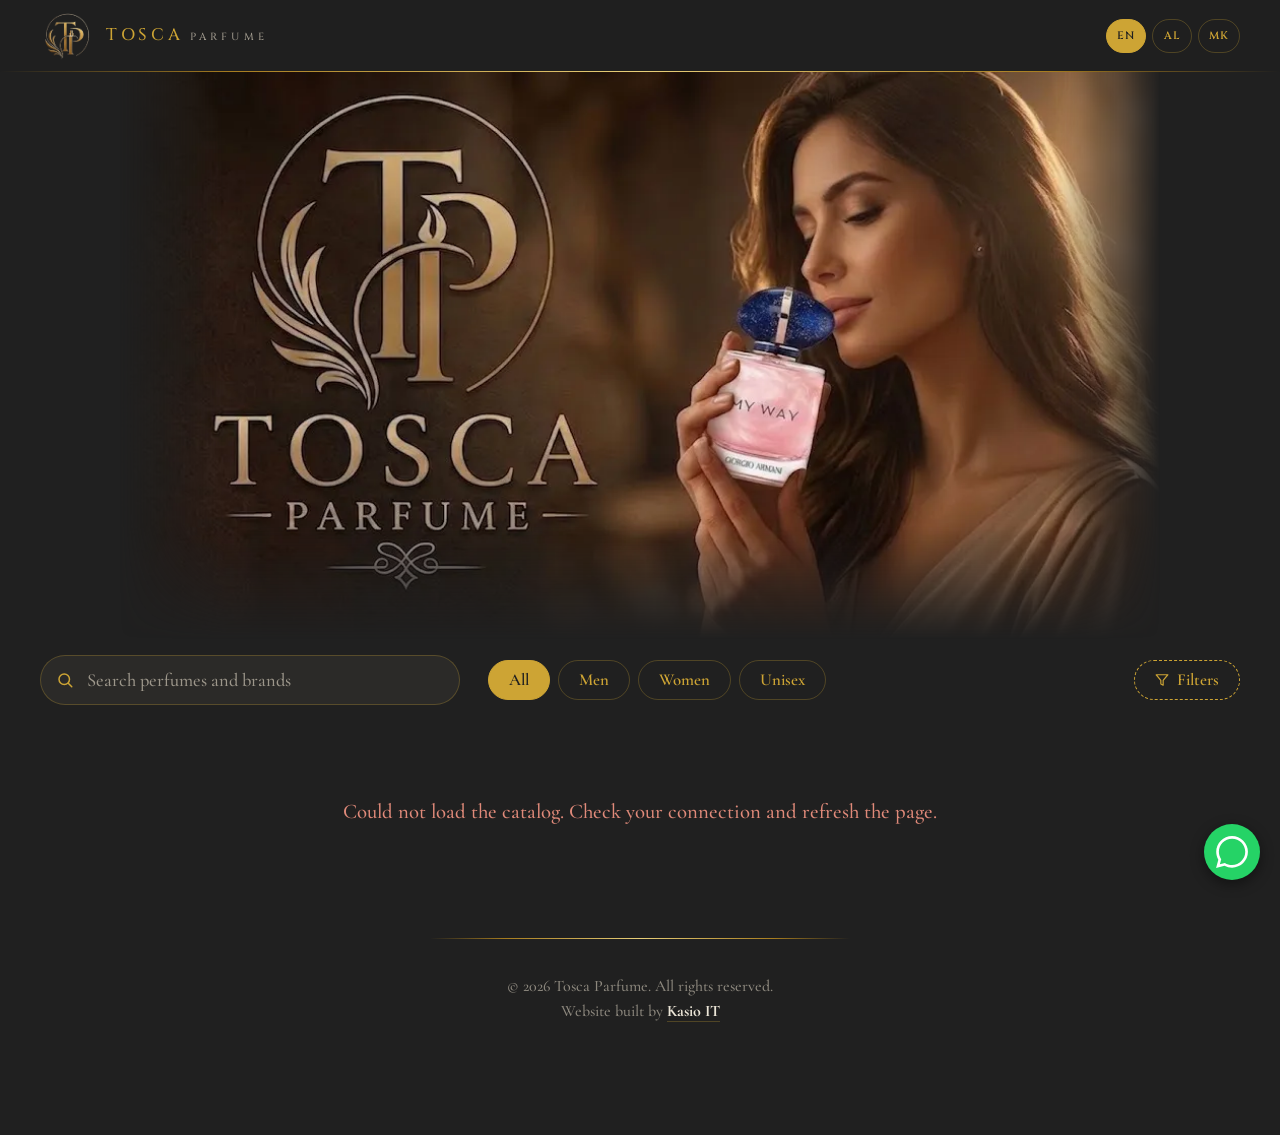
==== commit 26379c2f: "Add files via upload" ====
--- a/index.html
+++ b/index.html
@@ -1,90 +1,127 @@
-<!DOCTYPE html>
-<html lang="en">
-<head>
-  <meta charset="UTF-8">
-  <meta name="viewport" content="width=device-width, initial-scale=1.0">
-  <title>Tosca Parfume</title>
-  <link rel="shortcut icon" href="images/IMG-20260731-WA0000.jpg" type="image/x-icon">
-  <link rel="stylesheet" href="style.css">
-  <link rel="preconnect" href="https://fonts.googleapis.com">
-  <link rel="preconnect" href="https://fonts.gstatic.com" crossorigin>
-  <link href="https://fonts.googleapis.com/css2?family=Montserrat:wght@300;400;600&family=Playfair+Display:wght@400;600&display=swap" rel="stylesheet">
-  <link rel="shortcut icon" href="images/logo.jpg" type="image/x-icon">
-</head>
-<body>
-  <!-- Full-Screen Loader -->
-  <div id="page-loader">
-    <div class="loader-circle"></div>
-    <img src="images/h-logo.png" alt="Tosca Parfume" class="loader-logo">
-  </div>
-
-  <header id="header">
-    <img src="images/h-logo.png" alt="Tosca Parfume" id="h-logo">
-    
-    <div class="header-actions">
-      <div class="lang-switcher">
-        <button class="lang-btn active" data-lang="en">EN</button>
-        <button class="lang-btn" data-lang="sq">AL</button>
-        <button class="lang-btn" data-lang="mk">MK</button>
-      </div>
-      <button id="cart-toggle" type="button" aria-label="Open cart" aria-expanded="false" aria-controls="cart-drawer">
-        <svg width="26" height="26" viewBox="0 0 24 24" fill="none" stroke="currentColor" stroke-width="1.6" stroke-linecap="round" stroke-linejoin="round"><path d="M6 7h12l-1 13H7L6 7z"/><path d="M9 7a3 3 0 0 1 6 0"/></svg>
-        <span id="cart-count" class="cart-count" hidden>0</span>
-      </button>
-    </div>
-  </header>
-  
-  <!--Banner-->
-  <img src="images/banner.webp" alt="" id="banner">
-
-  <!--Search & Discovery-->
-  <input type="search" id="search-bar" placeholder="Search perfumes and brands" autocomplete="off" enterkeyhint="search" aria-label="Search perfumes and brands">
-  <div id="brand-chips" class="chip-row" role="group" aria-label="Filter by brand"></div>
-  <div id="quick-filters-container" class="chip-row" role="group" aria-label="Filter by gender">
-    <button class="filter-pill active" data-key="gender" data-value="all">All</button>
-    <button class="filter-pill" data-key="gender" data-value="burra">Men</button>
-    <button class="filter-pill" data-key="gender" data-value="gra">Women</button>
-    <button class="filter-pill" data-key="gender" data-value="unisex">Unisex</button>
-  </div>
-
-  <!--Catalog-->
-  <div id="catalog"></div>
-
-  <!-- Footer -->
-  <footer id="footer">
-    <p>&copy; 2026 Tosca Parfume. All rights reserved.<br>
-       Website built by <a href="https://www.instagram.com/kasio_it/" target="_blank" rel="noopener noreferrer" class="agency-link">Kasio IT</a></p>
-  </footer>
-
-  <!--WhatsApp Icon-->
-  <a href="https://wa.me/38978204889?text=P%C3%ABrsh%C3%ABndetje!" class="whatsapp-float" target="_blank" aria-label="Contact us on WhatsApp">
-      <svg xmlns="http://www.w3.org/2000/svg" width="32" height="32" viewBox="0 0 24 24" fill="#FFFFFF">
-          <path d="M.057 24l1.687-6.163c-1.041-1.804-1.588-3.849-1.587-5.946.003-6.556 5.338-11.891 11.893-11.891 3.181.001 6.167 1.24 8.413 3.488 2.245 2.248 3.481 5.236 3.48 8.414-.003 6.557-5.338 11.892-11.893 11.892-1.99-.001-3.951-.5-5.688-1.448l-6.305 1.654zm6.597-3.807c1.676.995 3.276 1.591 5.392 1.592 5.448 0 9.886-4.434 9.889-9.885.002-5.462-4.415-9.89-9.881-9.892-5.452 0-9.887 4.434-9.889 9.884-.001 2.225.651 3.891 1.746 5.634l-.999 3.648 3.742-.981z"/>
-      </svg>
-  </a>
-
-  <!--Back Icon-->
-  <button id="scroll-top-btn" aria-label="Kthehu lart">
-    <svg xmlns="http://www.w3.org/2000/svg" viewBox="0 0 24 24" width="24" height="24" fill="none" stroke="currentColor" stroke-width="2" stroke-linecap="round" stroke-linejoin="round"><path d="M18 15l-6-6-6 6"/></svg>
-  </button>
-
-  <!-- Cart Drawer -->
-  <div id="cart-overlay"></div>
-  <aside id="cart-drawer" role="dialog" aria-modal="true" aria-labelledby="cart-title" aria-hidden="true">
-    <div class="cart-head">
-      <h2 id="cart-title">Your cart</h2>
-      <button id="cart-close" type="button" aria-label="Close cart">&times;</button>
-    </div>
-    <div id="cart-items" class="cart-items"></div>
-    <div class="cart-foot">
-      <div class="cart-total"><span id="cart-total-label">Total</span><strong id="cart-total">MKD 0</strong></div>
-      <a id="cart-checkout" class="btn-checkout disabled" href="#" target="_blank" rel="noopener noreferrer" aria-disabled="true">Checkout via WhatsApp</a>
-    </div>
-  </aside>
-
-  <!-- Toast Notification Container -->
-  <div id="toast-container" aria-live="polite"></div>
-
-  <script src="script.js"></script>
-</body>
-</html>
+<!DOCTYPE html>
+<html lang="en">
+<head>
+  <meta charset="UTF-8">
+  <meta name="viewport" content="width=device-width, initial-scale=1.0">
+  <title>Tosca Parfume</title>
+  <meta name="description" content="Tosca Parfume: designer and niche fragrances, ordered through WhatsApp.">
+  <meta name="theme-color" content="#202020">
+  <link rel="icon" href="images/logo.jpg" type="image/jpeg">
+  <link rel="preconnect" href="https://fonts.googleapis.com">
+  <link rel="preconnect" href="https://fonts.gstatic.com" crossorigin>
+  <link href="https://fonts.googleapis.com/css2?family=Cinzel:wght@400;500;600&family=Cormorant+Garamond:ital,wght@0,500;0,600;0,700;1,500&display=swap" rel="stylesheet">
+  <link rel="stylesheet" href="style.css">
+</head>
+<body>
+  <!-- Full-Screen Loader -->
+  <div id="page-loader">
+    <div class="loader-circle"></div>
+    <img src="images/h-logo.png" alt="Tosca Parfume" class="loader-logo">
+  </div>
+
+  <header id="header">
+    <a class="brand" href="#" aria-label="Tosca Parfume">
+      <img src="images/h-logo.png" alt="" id="h-logo">
+      <span class="wordmark">TOSCA<span>PARFUME</span></span>
+    </a>
+
+    <div class="lang-switcher" role="group" aria-label="Language">
+      <button class="lang-btn active" data-lang="en" aria-pressed="true">EN</button>
+      <button class="lang-btn" data-lang="sq" aria-pressed="false">AL</button>
+      <button class="lang-btn" data-lang="mk" aria-pressed="false">MK</button>
+    </div>
+  </header>
+
+  <main>
+    <!-- Banner -->
+    <div class="hero">
+      <img src="images/banner.webp" alt="Tosca Parfume" id="banner" width="1024" height="558">
+    </div>
+
+    <div id="toolbar">
+      <!-- Search -->
+      <div class="search-wrap">
+        <svg xmlns="http://www.w3.org/2000/svg" viewBox="0 0 24 24" fill="none" stroke="currentColor" stroke-width="2" stroke-linecap="round" stroke-linejoin="round" aria-hidden="true"><circle cx="11" cy="11" r="7"></circle><path d="M21 21l-4.3-4.3"></path></svg>
+        <label for="search-bar" class="visually-hidden" data-i18n="searchLabel">Search perfumes and brands</label>
+        <input type="search" id="search-bar" placeholder="Search perfumes and brands" autocomplete="off">
+      </div>
+
+      <!-- Filter -->
+      <div class="filter-row">
+        <div id="quick-filters-container">
+          <button class="filter-pill active" data-key="gender" data-value="all" data-i18n="all">All</button>
+          <button class="filter-pill" data-key="gender" data-value="burra" data-i18n="men">Men</button>
+          <button class="filter-pill" data-key="gender" data-value="gra" data-i18n="women">Women</button>
+          <button class="filter-pill" data-key="gender" data-value="unisex" data-i18n="unisex">Unisex</button>
+        </div>
+        <button id="btn-open-filters" class="filter-pill advanced-btn" aria-haspopup="dialog">
+          <svg xmlns="http://www.w3.org/2000/svg" width="14" height="14" viewBox="0 0 24 24" fill="none" stroke="currentColor" stroke-width="2" stroke-linecap="round" stroke-linejoin="round" aria-hidden="true"><polygon points="22 3 2 3 10 12.46 10 19 14 21 14 12.46 22 3"></polygon></svg>
+          <span data-i18n="filters">Filters</span>
+        </button>
+      </div>
+    </div>
+
+    <p id="result-count" class="result-count" aria-live="polite"></p>
+
+    <!-- Advanced Filter Bottom Sheet -->
+    <div id="filter-overlay" class="hidden"></div>
+    <div id="advanced-filters" class="bottom-sheet hidden" role="dialog" aria-modal="true" aria-labelledby="sheet-title">
+      <div class="sheet-header">
+        <h3 id="sheet-title" data-i18n="advTitle">Advanced Filters</h3>
+        <button id="btn-close-filters" aria-label="Close">&times;</button>
+      </div>
+
+      <div class="sheet-body">
+        <div class="filter-group">
+          <label for="brand-select" data-i18n="brand">Brand</label>
+          <select id="brand-select"></select>
+        </div>
+
+        <div class="filter-group">
+          <label for="price-slider"><span data-i18n="maxPrice">Max Price</span>: <span id="price-display">MKD 4,500</span></label>
+          <input type="range" id="price-slider" min="1600" max="4500" step="100" value="4500">
+        </div>
+
+        <div class="filter-group">
+          <label for="sort-select" data-i18n="sortBy">Sort By</label>
+          <select id="sort-select">
+            <option value="default" data-i18n="sortDefault">Default (Newest)</option>
+            <option value="price-asc" data-i18n="sortAsc">Price: Low to High</option>
+            <option value="price-desc" data-i18n="sortDesc">Price: High to Low</option>
+          </select>
+        </div>
+      </div>
+
+      <div class="sheet-footer">
+        <button id="btn-apply-filters" class="btn-primary" data-i18n="apply">Apply Filters</button>
+      </div>
+    </div>
+
+    <!-- Catalog -->
+    <div id="catalog"></div>
+  </main>
+
+  <!-- Footer -->
+  <footer id="footer">
+    <p>&copy; 2026 Tosca Parfume. All rights reserved.<br>
+       Website built by <a href="https://www.instagram.com/kasio_it/" target="_blank" rel="noopener noreferrer" class="agency-link">Kasio IT</a></p>
+  </footer>
+
+  <!-- WhatsApp Icon -->
+  <a href="https://wa.me/38978204889?text=P%C3%ABrsh%C3%ABndetje!" class="whatsapp-float"
+    target="_blank" rel="noopener noreferrer"
+    aria-label="Contact us on WhatsApp">
+      <svg xmlns="http://www.w3.org/2000/svg" width="32" height="32" viewBox="0 0 24 24" fill="#FFFFFF" aria-hidden="true">
+          <path d="M.057 24l1.687-6.163c-1.041-1.804-1.588-3.849-1.587-5.946.003-6.556 5.338-11.891 11.893-11.891 3.181.001 6.167 1.24 8.413 3.488 2.245 2.248 3.481 5.236 3.48 8.414-.003 6.557-5.338 11.892-11.893 11.892-1.99-.001-3.951-.5-5.688-1.448l-6.305 1.654zm6.597-3.807c1.676.995 3.276 1.591 5.392 1.592 5.448 0 9.886-4.434 9.889-9.885.002-5.462-4.415-9.89-9.881-9.892-5.452 0-9.887 4.434-9.889 9.884-.001 2.225.651 3.891 1.746 5.634l-.999 3.648 3.742-.981z"/>
+      </svg>
+  </a>
+
+  <!-- Back to top -->
+  <button id="scroll-top-btn" aria-label="Back to top">
+    <svg xmlns="http://www.w3.org/2000/svg" viewBox="0 0 24 24" width="24" height="24" fill="none" stroke="currentColor" stroke-width="2" stroke-linecap="round" stroke-linejoin="round" aria-hidden="true">
+      <path d="M18 15l-6-6-6 6"/>
+    </svg>
+  </button>
+  <script src="script.js"></script>
+</body>
+</html>
--- a/style.css
+++ b/style.css
@@ -1,343 +1,714 @@
-*
-{
-  padding: 0;
-  margin: 0;
-  box-sizing: border-box;
-}
-
-body
-{
-  background-color: rgb(32, 32, 32);
-  font-family: 'Montserrat', sans-serif;
-  font-weight: 300;
-}
-
-/* Full-Screen Loader */
-#page-loader {
-  position: fixed;
-  top: 0;
-  left: 0;
-  width: 100%;
-  height: 100vh;
-  background-color: rgb(32, 32, 32);
-  z-index: 9999;
-  display: flex;
-  align-items: center;
-  justify-content: center;
-  transition: opacity 0.4s ease, visibility 0.4s ease;
-}
-
-#page-loader.hide-loader {
-  opacity: 0;
-  visibility: hidden;
-}
-
-.loader-circle {
-  position: absolute;
-  width: 80px;
-  height: 80px;
-  border: 3px solid rgba(205, 164, 52, 0.1);
-  border-top: 3px solid #cda434;
-  border-radius: 50%;
-  animation: spin-loader 1s linear infinite;
-}
-
-.loader-logo {
-  width: 45px;
-  z-index: 10000;
-  animation: pulse-logo 1.5s ease-in-out infinite;
-}
-
-@keyframes spin-loader {
-  0% { transform: rotate(0deg); }
-  100% { transform: rotate(360deg); }
-}
-
-@keyframes pulse-logo {
-  0%, 100% { opacity: 0.7; transform: scale(0.95); }
-  50% { opacity: 1; transform: scale(1.05); }
-}
-
-/* Header */
-#header {
-  display: flex;
-  justify-content: space-between;
-  align-items: center;
-  padding: 0 5%; /* Matches your search bar margins */
-  background-color: rgb(32, 32, 32);
-  width: 100%;
-  height: 70px;
-}
-
-.lang-switcher {
-  display: flex;
-  gap: 8px;
-}
-
-#h-logo {
-  width: 55px;
-  margin: 7.5px;
-}
-
-.lang-btn {
-  background: transparent;
-  color: #cda434;
-  border: 1px solid #cda434;
-  padding: 3px 6px;
-  border-radius: 3px;
-  font-family: 'Montserrat', sans-serif;
-  font-size: 0.65rem;
-  font-weight: 600;
-  cursor: pointer;
-  transition: all 0.2s ease;
-}
-
-.lang-btn.active {
-  background: #cda434;
-  color: rgb(32, 32, 32);
-}
-
-/*Banner*/
-#banner
-{
-  display: block;
-  width: 100%;
-}
-
-/*Search Bar*/
-#search-bar
-{
-  width: 90%;
-  height: 40px;
-  margin: 30px 5% 15px;
-  padding-left: 10px;
-  font-size: 18px;
-  color: goldenrod;
-  background-color: rgb(32, 32, 32);
-  border: solid 2px goldenrod;
-  border-radius: 15px;
-}
-
-#search-bar::placeholder {
-  color: #cda434;
-  font-family: 'Montserrat', sans-serif;
-  font-weight: 300;
-  opacity: 1;
-}
-
-input[type="text"]::placeholder {
-  color: #a0a0a0;
-  opacity: 1;
-}
-
-/*Filters*/
-#quick-filters-container {
-  display: flex;
-  gap: 10px;
-  overflow-x: auto;
-  padding: 0 5% 15px;
-  -webkit-overflow-scrolling: touch;
-  scrollbar-width: none; /* Firefox */
-}
-#quick-filters-container::-webkit-scrollbar {
-  display: none; /* Chrome/Safari */
-}
-.filter-pill {
-  background-color: transparent;
-  color: #cda434;
-  border: 1px solid #cda434;
-  padding: 6px 16px;
-  border-radius: 20px;
-  font-family: 'Montserrat', sans-serif;
-  font-size: 0.8rem;
-  white-space: nowrap;
-  cursor: pointer;
-  transition: all 0.2s ease;
-}
-.filter-pill.active {
-  background-color: #cda434;
-  color: rgb(32, 32, 32);
-  font-weight: 600;
-}
-
-/*Footer*/
-#footer p {
-  font-family: 'Montserrat', sans-serif;
-  color: #6a6a6a;
-  font-size: 0.75rem;
-  line-height: 1.6;
-  text-align: center;
-}
-
-.agency-link {
-  color: #8a8a8a;
-  text-decoration: none;
-  font-weight: 600;
-  letter-spacing: 0.5px;
-  transition: color 0.2s ease;
-}
-
-.agency-link:hover {
-  color: #cda434;
-}
-
-/*WhatsApp Icon*/
-.whatsapp-float {
-  position: fixed;
-  width: 56px;
-  height: 56px;
-  bottom: 24px;
-  right: 24px;
-  background-color: #25D366;
-  color: #FFF;
-  border-radius: 50px;
-  text-align: center;
-  box-shadow: 0px 4px 12px rgba(0, 0, 0, 0.4);
-  z-index: 1000;
-  display: flex;
-  align-items: center;
-  justify-content: center;
-  transition: transform 0.2s ease, box-shadow 0.2s ease;
-}
-
-.whatsapp-float:hover {
-  transform: scale(1.08);
-  box-shadow: 0px 6px 16px rgba(37, 211, 102, 0.5);
-}
-
-@keyframes pulse-green {
-  0% { box-shadow: 0 0 0 0 rgba(37, 211, 102, 0.7); }
-  70% { box-shadow: 0 0 0 12px rgba(37, 211, 102, 0); }
-  100% { box-shadow: 0 0 0 0 rgba(37, 211, 102, 0); }
-}
-
-.whatsapp-float {
-  animation: pulse-green 2s infinite;
-}
-
-#scroll-top-btn {
-  position: fixed;
-  bottom: 24px;
-  left: 24px;
-  width: 50px;
-  height: 50px;
-  background-color: rgb(32, 32, 32);
-  color: #cda434;
-  border: 2px solid #cda434;
-  border-radius: 50%;
-  display: flex;
-  align-items: center;
-  justify-content: center;
-  z-index: 990;
-  opacity: 0;
-  visibility: hidden;
-  transform: translateY(20px);
-  transition: all 0.3s ease;
-  cursor: pointer;
-  box-shadow: 0 4px 10px rgba(0, 0, 0, 0.5);
-}
-
-#scroll-top-btn.show-btn {
-  opacity: 1;
-  visibility: visible;
-  transform: translateY(0);
-}
-
-#scroll-top-btn:active {
-  transform: scale(0.9);
-}
-
-.lang-switcher {
-  display: flex;
-  gap: 8px;
-}
-.lang-btn {
-  background: transparent;
-  color: #cda434;
-  border: 1px solid #cda434;
-  padding: 4px 8px;
-  border-radius: 4px;
-  font-family: 'Montserrat', sans-serif;
-  font-size: 0.7rem;
-  cursor: pointer;
-  transition: all 0.2s ease;
-}
-.lang-btn.active {
-  background: #cda434;
-  color: rgb(32, 32, 32);
-}
-
-/* ==========================================
-   Refactor: tokens, header, discovery, cards, cart drawer
-   ========================================== */
-:root{--bg:rgb(32,32,32);--panel:rgb(41,41,41);--media:rgb(50,50,50);--gold:#cda434;--gold-soft:#e3c872;--muted:#a0a0a0;--line:rgba(205,164,52,.28);--wa:#25D366}
-[hidden]{display:none!important}
-body.no-scroll{overflow:hidden}
-:where(button,a,input):focus-visible{outline:2px solid var(--gold);outline-offset:2px}
-
-/* Header + cart toggle */
-#header{position:sticky;top:0;z-index:900;border-bottom:1px solid rgba(205,164,52,.12)}
-.header-actions{display:flex;align-items:center;gap:16px}
-#cart-toggle{position:relative;display:flex;padding:6px;background:none;border:0;color:var(--gold);cursor:pointer}
-.cart-count{position:absolute;top:-3px;right:-5px;min-width:18px;height:18px;padding:0 5px;border-radius:9px;background:var(--gold);color:var(--bg);font-size:.65rem;font-weight:600;line-height:18px;text-align:center}
-.cart-count.bump{animation:bump .35s ease}
-@keyframes bump{50%{transform:scale(1.35)}}
-
-/* Search + chips */
-#search-bar{display:block;-webkit-appearance:none;appearance:none;color-scheme:dark;padding:0 14px;margin:24px 5% 14px;font-family:'Montserrat',sans-serif;font-weight:300;font-size:1rem;border-color:var(--gold);color:var(--gold-soft)}
-#search-bar:focus{outline:none;box-shadow:0 0 0 3px rgba(205,164,52,.25)}
-.chip-row{display:flex;gap:10px;overflow-x:auto;padding:0 5% 12px;scrollbar-width:none;scroll-snap-type:x proximity;-webkit-overflow-scrolling:touch}
-.chip-row::-webkit-scrollbar{display:none}
-.chip-row .filter-pill{flex:0 0 auto;scroll-snap-align:start}
-.filter-pill:hover{background-color:rgba(205,164,52,.12)}
-
-/* Catalog + product card */
-#catalog{display:grid;grid-template-columns:repeat(2,minmax(0,1fr));gap:14px;padding:6px 5% 96px}
-@media(min-width:640px){#catalog{grid-template-columns:repeat(3,minmax(0,1fr));gap:20px}}
-@media(min-width:960px){#catalog{grid-template-columns:repeat(4,minmax(0,1fr));max-width:1200px;margin:0 auto}}
-.product-card{display:flex;flex-direction:column;overflow:hidden;background:var(--panel);border:1px solid rgba(205,164,52,.1);border-radius:10px;transition:border-color .25s ease,box-shadow .25s ease}
-.product-media{aspect-ratio:4/5;background:var(--media);overflow:hidden}
-.product-img{display:block;width:100%;height:100%;padding:10px;object-fit:contain;transition:transform .6s ease}
-.product-body{display:flex;flex:1;flex-direction:column;gap:6px;padding:14px 12px 12px;text-align:left}
-.product-brand{font-size:.7rem;font-weight:400;letter-spacing:.06em;color:var(--muted)}
-.product-name{font-family:'Playfair Display',serif;font-weight:600;font-size:1.05rem;line-height:1.25;color:var(--gold)}
-.variant-pills{display:flex;flex-wrap:wrap;gap:6px;margin-top:2px}
-.variant-pill{padding:6px 12px;border:1px solid var(--line);border-radius:999px;background:transparent;color:var(--muted);font:400 .72rem 'Montserrat',sans-serif;cursor:pointer;transition:background-color .2s,color .2s,border-color .2s}
-.variant-pill:hover{border-color:var(--gold);color:var(--gold)}
-.variant-pill.is-active{background:var(--gold);border-color:var(--gold);color:var(--bg);font-weight:600}
-.product-price{margin-top:auto;padding-top:10px;font-family:'Playfair Display',serif;font-weight:400;font-size:1.1rem;color:var(--gold-soft)}
-.btn-add{margin-top:10px;padding:11px 12px;border:1px solid var(--gold);border-radius:6px;background:transparent;color:var(--gold);font:600 .8rem 'Montserrat',sans-serif;letter-spacing:.03em;cursor:pointer;transition:background-color .2s,color .2s,transform .1s}
-.btn-add:hover,.btn-add.is-added{background:var(--gold);color:var(--bg)}
-.btn-add:active{transform:scale(.97)}
-@media(hover:hover){.product-card:hover{border-color:var(--line);box-shadow:0 8px 24px rgba(0,0,0,.35)}.product-card:hover .product-img{transform:scale(1.04)}}
-.no-results{grid-column:1/-1;padding:32px 0;text-align:center;color:var(--gold)}
-
-/* Cart drawer */
-#cart-overlay{position:fixed;inset:0;z-index:3000;background:rgba(0,0,0,.7);opacity:0;pointer-events:none;transition:opacity .3s ease}
-#cart-overlay.open{opacity:1;pointer-events:auto}
-#cart-drawer{position:fixed;top:0;right:0;bottom:0;z-index:3100;display:flex;flex-direction:column;width:min(420px,100%);background:var(--bg);border-left:1px solid var(--line);transform:translateX(100%);visibility:hidden;transition:transform .35s cubic-bezier(.4,0,.2,1),visibility 0s linear .35s}
-#cart-drawer.open{transform:none;visibility:visible;transition-delay:0s}
-.cart-head{display:flex;align-items:center;justify-content:space-between;padding:18px 20px;border-bottom:1px solid var(--line)}
-.cart-head h2{font-family:'Playfair Display',serif;font-weight:600;font-size:1.3rem;color:var(--gold)}
-#cart-close{background:none;border:0;color:var(--gold);font-size:30px;line-height:1;cursor:pointer}
-.cart-items{flex:1;overflow-y:auto;padding:4px 20px;overscroll-behavior:contain}
-.cart-empty{padding:48px 0;text-align:center;line-height:1.6;color:var(--muted)}
-.cart-item{display:grid;grid-template-columns:64px 1fr auto;gap:14px;padding:16px 0;border-bottom:1px solid rgba(205,164,52,.12)}
-.cart-thumb{width:64px;height:80px;object-fit:contain;background:var(--media);border-radius:6px}
-.cart-brand{font-size:.68rem;letter-spacing:.06em;color:var(--muted)}
-.cart-name{font-family:'Playfair Display',serif;font-weight:600;line-height:1.25;color:var(--gold)}
-.cart-variant{font-size:.75rem;color:var(--muted)}
-.qty{display:inline-flex;align-items:center;margin-top:8px;border:1px solid var(--line);border-radius:999px}
-.qty button{width:30px;height:30px;background:none;border:0;color:var(--gold);font-size:1.1rem;cursor:pointer}
-.qty span{min-width:22px;text-align:center;font-size:.85rem;color:#fff}
-.cart-line{display:flex;flex-direction:column;align-items:flex-end;justify-content:space-between}
-.cart-line-price{font-family:'Playfair Display',serif;color:var(--gold-soft)}
-.cart-remove{background:none;border:0;color:var(--muted);font:300 .72rem 'Montserrat',sans-serif;text-decoration:underline;cursor:pointer}
-.cart-foot{padding:18px 20px calc(18px + env(safe-area-inset-bottom));border-top:1px solid var(--line)}
-.cart-total{display:flex;align-items:baseline;justify-content:space-between;margin-bottom:14px;color:var(--muted)}
-.cart-total strong{font-family:'Playfair Display',serif;font-size:1.35rem;font-weight:600;color:var(--gold)}
-.btn-checkout{display:block;padding:14px;border-radius:6px;background:var(--wa);color:var(--bg);text-align:center;text-decoration:none;font:600 .9rem 'Montserrat',sans-serif;transition:filter .2s}
-.btn-checkout:hover{filter:brightness(1.08)}
-.btn-checkout.disabled{background:rgb(60,60,60);color:#777;pointer-events:none}
-
-@media(prefers-reduced-motion:reduce){#cart-drawer,#cart-overlay,.product-card,.product-img{transition:none}.cart-count.bump,.whatsapp-float{animation:none}}
+/* ==========================================================
+   Tosca Parfume
+   Type: Cinzel (Roman capitals, matches the logo wordmark) for
+   brand, prices and language codes (Latin only).
+   Cormorant Garamond for all translatable text (Latin + Cyrillic).
+   ========================================================== */
+
+:root {
+  --ink: #202020;
+  --panel: #2b2a28;
+  --line: rgba(205, 164, 52, 0.28);
+  --mat: #f1efeb;
+  --gold: #cda434;
+  --gold-hi: #e8cf7a;
+  --gold-lo: #a67c1f;
+  --foil: linear-gradient(90deg, transparent, var(--gold-lo) 18%, var(--gold-hi) 50%, var(--gold-lo) 82%, transparent);
+  --text: #ece6d8;
+  --muted: #9d978b;
+
+  --font-display: 'Cinzel', 'Trajan Pro', Georgia, serif;
+  --font-text: 'Cormorant Garamond', Georgia, 'Times New Roman', serif;
+
+  --gutter: clamp(16px, 4vw, 40px);
+  --max: 1320px;
+  --header-h: 64px;
+}
+
+*, *::before, *::after {
+  padding: 0;
+  margin: 0;
+  box-sizing: border-box;
+}
+
+html {
+  -webkit-text-size-adjust: 100%;
+  scroll-padding-top: calc(var(--header-h) + 12px);
+}
+
+body {
+  background-color: var(--ink);
+  color: var(--text);
+  font-family: var(--font-text);
+  font-weight: 500;
+  font-size: 1.125rem;
+  line-height: 1.4;
+  -webkit-font-smoothing: antialiased;
+  text-rendering: optimizeLegibility;
+}
+
+button, input, select {
+  font: inherit;
+  color: inherit;
+}
+
+button { cursor: pointer; }
+
+img { max-width: 100%; }
+
+:focus-visible {
+  outline: 2px solid var(--gold-hi);
+  outline-offset: 3px;
+}
+
+.visually-hidden {
+  position: absolute !important;
+  width: 1px; height: 1px;
+  overflow: hidden;
+  clip: rect(0 0 0 0);
+  white-space: nowrap;
+}
+
+.hidden { visibility: hidden; }
+
+/* ---------- Loader ---------- */
+#page-loader {
+  position: fixed;
+  inset: 0;
+  background-color: var(--ink);
+  z-index: 9999;
+  display: flex;
+  align-items: center;
+  justify-content: center;
+  transition: opacity 0.4s ease, visibility 0.4s ease;
+}
+
+#page-loader.hide-loader {
+  opacity: 0;
+  visibility: hidden;
+}
+
+.loader-circle {
+  position: absolute;
+  width: 84px;
+  height: 84px;
+  border: 2px solid rgba(205, 164, 52, 0.12);
+  border-top-color: var(--gold);
+  border-radius: 50%;
+  animation: spin-loader 1s linear infinite;
+}
+
+.loader-logo {
+  width: 48px;
+  animation: pulse-logo 1.5s ease-in-out infinite;
+}
+
+@keyframes spin-loader { to { transform: rotate(360deg); } }
+
+@keyframes pulse-logo {
+  0%, 100% { opacity: 0.7; transform: scale(0.95); }
+  50% { opacity: 1; transform: scale(1.05); }
+}
+
+/* ---------- Header ---------- */
+#header {
+  position: sticky;
+  top: 0;
+  z-index: 100;
+  height: var(--header-h);
+  display: flex;
+  align-items: center;
+  justify-content: space-between;
+  gap: 16px;
+  padding: 0 var(--gutter);
+  background-color: rgba(32, 32, 32, 0.92);
+  -webkit-backdrop-filter: blur(10px);
+  backdrop-filter: blur(10px);
+}
+
+#header::after {
+  content: "";
+  position: absolute;
+  left: 0; right: 0; bottom: 0;
+  height: 1px;
+  background: var(--foil);
+}
+
+.brand {
+  display: flex;
+  align-items: center;
+  gap: 12px;
+  color: inherit;
+  text-decoration: none;
+}
+
+#h-logo {
+  width: 48px;
+  height: 48px;
+  object-fit: contain;
+  display: block;
+}
+
+.wordmark {
+  display: none;
+  font-family: var(--font-display);
+  font-weight: 500;
+  font-size: 1.05rem;
+  letter-spacing: 0.22em;
+  color: var(--gold);
+  white-space: nowrap;
+}
+
+.wordmark span {
+  font-size: 0.62em;
+  letter-spacing: 0.4em;
+  margin-left: 0.6em;
+  color: var(--muted);
+}
+
+.lang-switcher {
+  display: flex;
+  gap: 6px;
+}
+
+.lang-btn {
+  min-width: 40px;
+  height: 34px;
+  padding: 0 10px;
+  background: transparent;
+  color: var(--gold);
+  border: 1px solid var(--line);
+  border-radius: 999px;
+  font-family: var(--font-display);
+  font-size: 0.68rem;
+  font-weight: 600;
+  letter-spacing: 0.08em;
+  transition: background-color 0.2s ease, color 0.2s ease, border-color 0.2s ease;
+}
+
+.lang-btn:hover { border-color: var(--gold); }
+
+.lang-btn.active {
+  background: var(--gold);
+  border-color: var(--gold);
+  color: var(--ink);
+}
+
+/* ---------- Hero ---------- */
+.hero {
+  position: relative;
+  max-width: 1040px;
+  margin: 0 auto;
+  overflow: hidden;
+}
+
+#banner {
+  display: block;
+  width: 100%;
+  height: auto;
+  -webkit-mask-image:
+    linear-gradient(to right, transparent, #000 10%, #000 90%, transparent),
+    linear-gradient(to bottom, #000 80%, transparent);
+  -webkit-mask-composite: source-in;
+  mask-image:
+    linear-gradient(to right, transparent, #000 10%, #000 90%, transparent),
+    linear-gradient(to bottom, #000 80%, transparent);
+  mask-composite: intersect;
+  animation: hero-in 1.4s cubic-bezier(0.2, 0.7, 0.2, 1) both;
+  animation-delay: 0.25s;
+}
+
+@keyframes hero-in {
+  from { opacity: 0; transform: scale(1.04); }
+  to { opacity: 1; transform: scale(1); }
+}
+
+/* ---------- Toolbar ---------- */
+#toolbar {
+  max-width: var(--max);
+  margin: 0 auto;
+  padding: 8px var(--gutter) 0;
+  display: grid;
+  gap: 14px;
+}
+
+.search-wrap {
+  position: relative;
+}
+
+.search-wrap svg {
+  position: absolute;
+  left: 16px;
+  top: 50%;
+  width: 18px;
+  height: 18px;
+  transform: translateY(-50%);
+  color: var(--gold);
+  pointer-events: none;
+}
+
+#search-bar {
+  width: 100%;
+  height: 50px;
+  padding: 0 18px 0 46px;
+  font-size: 1.15rem;
+  color: var(--text);
+  background-color: var(--panel);
+  border: 1px solid var(--line);
+  border-radius: 999px;
+  transition: border-color 0.2s ease, box-shadow 0.2s ease;
+  -webkit-appearance: none;
+  appearance: none;
+}
+
+#search-bar:focus {
+  outline: none;
+  border-color: var(--gold);
+  box-shadow: 0 0 0 3px rgba(205, 164, 52, 0.18);
+}
+
+#search-bar::placeholder {
+  color: var(--muted);
+  opacity: 1;
+}
+
+/* Quick filters */
+.filter-row {
+  display: flex;
+  align-items: center;
+  gap: 10px;
+  min-width: 0;
+}
+
+#quick-filters-container {
+  flex: 1;
+  min-width: 0;
+  display: flex;
+  gap: 8px;
+  overflow-x: auto;
+  -webkit-overflow-scrolling: touch;
+  scrollbar-width: none;
+}
+
+#quick-filters-container::-webkit-scrollbar { display: none; }
+
+.filter-pill {
+  flex: 0 0 auto;
+  height: 40px;
+  padding: 0 20px;
+  display: inline-flex;
+  align-items: center;
+  gap: 8px;
+  background-color: transparent;
+  color: var(--gold);
+  border: 1px solid var(--line);
+  border-radius: 999px;
+  font-size: 1.05rem;
+  font-weight: 600;
+  white-space: nowrap;
+  transition: background-color 0.2s ease, color 0.2s ease, border-color 0.2s ease;
+}
+
+.filter-pill:hover { border-color: var(--gold); }
+
+.filter-pill.active {
+  background-color: var(--gold);
+  border-color: var(--gold);
+  color: var(--ink);
+}
+
+.filter-pill.advanced-btn {
+  border-style: dashed;
+  border-color: var(--gold);
+}
+
+@media (max-width: 479px) {
+  .filter-pill { padding: 0 16px; }
+  .filter-pill.advanced-btn { width: 40px; padding: 0; justify-content: center; }
+  .filter-pill.advanced-btn svg { width: 16px; height: 16px; }
+  .filter-pill.advanced-btn span {
+    position: absolute; width: 1px; height: 1px; overflow: hidden; clip: rect(0 0 0 0);
+  }
+}
+
+.result-count {
+  max-width: var(--max);
+  margin: 0 auto;
+  padding: 18px var(--gutter) 0;
+  color: var(--muted);
+  font-style: italic;
+  font-size: 1.05rem;
+}
+
+/* ---------- Filter sheet ---------- */
+#filter-overlay {
+  position: fixed;
+  inset: 0;
+  background: rgba(0, 0, 0, 0.7);
+  z-index: 2999;
+  opacity: 0;
+  pointer-events: none;
+  transition: opacity 0.3s ease;
+}
+
+#filter-overlay.active {
+  opacity: 1;
+  pointer-events: auto;
+}
+
+.bottom-sheet {
+  position: fixed;
+  bottom: 0;
+  left: 0;
+  right: 0;
+  margin-inline: auto;
+  width: 100%;
+  max-width: 560px;
+  max-height: 90vh;
+  max-height: 90dvh;
+  overflow-y: auto;
+  background-color: var(--ink);
+  border: 1px solid var(--line);
+  border-bottom: 0;
+  border-radius: 22px 22px 0 0;
+  z-index: 3000;
+  transform: translateY(100%);
+  transition: transform 0.3s cubic-bezier(0.4, 0, 0.2, 1);
+  display: flex;
+  flex-direction: column;
+  padding-bottom: env(safe-area-inset-bottom);
+}
+
+.bottom-sheet::before {
+  content: "";
+  height: 2px;
+  background: var(--foil);
+  flex: none;
+  margin-top: -1px;
+}
+
+.bottom-sheet.open { transform: translateY(0); }
+
+.sheet-header, .sheet-footer { padding: 16px 22px; }
+
+.sheet-header {
+  display: flex;
+  justify-content: space-between;
+  align-items: center;
+  border-bottom: 1px solid rgba(205, 164, 52, 0.18);
+}
+
+.sheet-header h3 {
+  color: var(--gold);
+  font-family: var(--font-text);
+  font-weight: 600;
+  font-size: 1.5rem;
+  letter-spacing: 0.01em;
+}
+
+#btn-close-filters {
+  width: 44px;
+  height: 44px;
+  margin-right: -10px;
+  background: none;
+  border: none;
+  color: var(--gold);
+  font-size: 2rem;
+  line-height: 1;
+}
+
+.sheet-body {
+  padding: 22px;
+  display: flex;
+  flex-direction: column;
+  gap: 24px;
+}
+
+.filter-group label {
+  display: block;
+  color: var(--muted);
+  margin-bottom: 8px;
+  font-size: 1.05rem;
+}
+
+.filter-group label span { color: var(--gold); font-weight: 600; }
+
+.filter-group select {
+  width: 100%;
+  height: 46px;
+  padding: 0 12px;
+  background: var(--panel);
+  color: var(--text);
+  border: 1px solid var(--line);
+  border-radius: 10px;
+}
+
+.filter-group select:focus { border-color: var(--gold); outline: none; box-shadow: 0 0 0 3px rgba(205, 164, 52, 0.18); }
+
+.filter-group + .filter-group { margin-top: 0; }
+
+input[type="range"] {
+  width: 100%;
+  height: 28px;
+  accent-color: var(--gold);
+  background: transparent;
+}
+
+.btn-primary {
+  width: 100%;
+  height: 50px;
+  background: var(--gold);
+  color: var(--ink);
+  border: none;
+  border-radius: 999px;
+  font-weight: 700;
+  font-size: 1.15rem;
+  transition: background-color 0.2s ease;
+}
+
+.btn-primary:hover { background: var(--gold-hi); }
+
+/* ---------- Catalog ---------- */
+#catalog {
+  max-width: var(--max);
+  margin: 0 auto;
+  padding: 18px var(--gutter) 56px;
+  display: grid;
+  grid-template-columns: repeat(2, minmax(0, 1fr));
+  gap: 28px 14px;
+  align-items: stretch;
+}
+
+.product-card {
+  display: flex;
+  flex-direction: column;
+  min-width: 0;
+}
+
+.product-img-wrap {
+  aspect-ratio: 1 / 1;
+  background-color: var(--mat);
+  border-radius: 4px;
+  overflow: hidden;
+  display: flex;
+  align-items: center;
+  justify-content: center;
+  box-shadow: inset 0 0 0 1px rgba(0, 0, 0, 0.06);
+}
+
+.product-img {
+  width: 100%;
+  height: 100%;
+  object-fit: contain;
+  display: block;
+  mix-blend-mode: multiply;
+}
+
+.product-info {
+  flex: 1;
+  display: flex;
+  flex-direction: column;
+  padding: 14px 2px 0;
+}
+
+.product-name {
+  font-family: var(--font-text);
+  font-weight: 600;
+  font-size: 1.3rem;
+  line-height: 1.12;
+  color: var(--text);
+  text-wrap: balance;
+}
+
+.product-brand {
+  margin-top: 3px;
+  font-style: italic;
+  font-weight: 500;
+  font-size: 1.05rem;
+  color: var(--muted);
+}
+
+.product-price {
+  margin-top: 10px;
+  font-family: var(--font-display);
+  font-weight: 500;
+  font-size: 0.9rem;
+  letter-spacing: 0.08em;
+  color: var(--gold);
+}
+
+.btn-order {
+  margin-top: auto;
+  display: flex;
+  align-items: center;
+  justify-content: center;
+  height: 44px;
+  padding: 0 14px;
+  color: var(--gold);
+  text-align: center;
+  text-decoration: none;
+  border: 1px solid var(--gold);
+  border-radius: 999px;
+  font-weight: 700;
+  font-size: 1.1rem;
+  line-height: 1;
+  transition: background-color 0.2s ease, color 0.2s ease;
+}
+
+.product-info .product-price { margin-bottom: 14px; }
+
+.btn-order:hover {
+  background-color: var(--gold);
+  color: var(--ink);
+}
+
+.btn-order:active { background-color: var(--gold-lo); color: var(--ink); }
+
+.empty-state {
+  grid-column: 1 / -1;
+  text-align: center;
+  color: var(--muted);
+  font-size: 1.3rem;
+  font-style: italic;
+  padding: 56px 0;
+}
+
+.empty-state.error { color: #e08a7a; font-style: normal; }
+
+/* ---------- Footer ---------- */
+#footer {
+  position: relative;
+  padding: 36px var(--gutter) calc(110px + env(safe-area-inset-bottom));
+  text-align: center;
+}
+
+#footer::before {
+  content: "";
+  position: absolute;
+  top: 0; left: 50%;
+  width: min(420px, 70%);
+  height: 1px;
+  transform: translateX(-50%);
+  background: var(--foil);
+}
+
+#footer p {
+  color: #8d887e;
+  font-size: 1rem;
+  line-height: 1.6;
+}
+
+.agency-link {
+  color: var(--text);
+  text-decoration: none;
+  font-weight: 700;
+  border-bottom: 1px solid var(--line);
+  transition: color 0.2s ease, border-color 0.2s ease;
+}
+
+.agency-link:hover { color: var(--gold); border-color: var(--gold); }
+
+/* ---------- Floating buttons ---------- */
+.whatsapp-float {
+  position: fixed;
+  width: 56px;
+  height: 56px;
+  bottom: calc(20px + env(safe-area-inset-bottom));
+  right: max(20px, env(safe-area-inset-right));
+  background-color: #25d366;
+  border-radius: 50%;
+  box-shadow: 0 4px 14px rgba(0, 0, 0, 0.45);
+  z-index: 1000;
+  display: flex;
+  align-items: center;
+  justify-content: center;
+  transition: transform 0.2s ease;
+  animation: pulse-green 2s 1.5s 3;
+}
+
+.whatsapp-float:hover { transform: scale(1.08); }
+
+@keyframes pulse-green {
+  0% { box-shadow: 0 0 0 0 rgba(37, 211, 102, 0.6), 0 4px 14px rgba(0, 0, 0, 0.45); }
+  70% { box-shadow: 0 0 0 14px rgba(37, 211, 102, 0), 0 4px 14px rgba(0, 0, 0, 0.45); }
+  100% { box-shadow: 0 0 0 0 rgba(37, 211, 102, 0), 0 4px 14px rgba(0, 0, 0, 0.45); }
+}
+
+#scroll-top-btn {
+  position: fixed;
+  bottom: calc(20px + env(safe-area-inset-bottom));
+  left: max(20px, env(safe-area-inset-left));
+  width: 48px;
+  height: 48px;
+  background-color: var(--ink);
+  color: var(--gold);
+  border: 1px solid var(--gold);
+  border-radius: 50%;
+  display: flex;
+  align-items: center;
+  justify-content: center;
+  z-index: 990;
+  opacity: 0;
+  visibility: hidden;
+  transform: translateY(16px);
+  transition: opacity 0.3s ease, transform 0.3s ease, visibility 0.3s ease;
+  box-shadow: 0 4px 12px rgba(0, 0, 0, 0.5);
+}
+
+#scroll-top-btn.show-btn {
+  opacity: 1;
+  visibility: visible;
+  transform: translateY(0);
+}
+
+/* ---------- Breakpoints ---------- */
+@media (min-width: 640px) {
+  :root { --header-h: 72px; }
+  #h-logo { width: 54px; height: 54px; }
+  .wordmark { display: block; }
+  #catalog { grid-template-columns: repeat(3, minmax(0, 1fr)); gap: 36px 22px; }
+}
+
+@media (min-width: 900px) {
+  #toolbar {
+    grid-template-columns: minmax(260px, 420px) 1fr;
+    align-items: center;
+    column-gap: 28px;
+    padding-top: 16px;
+  }
+  #quick-filters-container { overflow: visible; flex-wrap: wrap; flex: 0 1 auto; }
+  .filter-row { justify-content: space-between; }
+  #catalog { grid-template-columns: repeat(4, minmax(0, 1fr)); }
+  .product-name { font-size: 1.35rem; }
+}
+
+@media (min-width: 1280px) {
+  #catalog { grid-template-columns: repeat(5, minmax(0, 1fr)); gap: 44px 26px; }
+}
+
+@media (min-width: 900px) {
+  .bottom-sheet {
+    bottom: 50%;
+    border-bottom: 1px solid var(--line);
+    border-radius: 20px;
+    transform: translateY(calc(50% + 24px));
+    opacity: 0;
+    transition: transform 0.3s cubic-bezier(0.4, 0, 0.2, 1), opacity 0.3s ease, visibility 0.3s;
+    height: fit-content;
+  }
+  .bottom-sheet.open { transform: translateY(50%); opacity: 1; }
+}
+
+@media (hover: hover) {
+  .product-img-wrap .product-img { transition: transform 0.5s ease; }
+  .product-card:hover .product-img { transform: scale(1.03); }
+}
+
+@media (prefers-reduced-motion: reduce) {
+  *, *::before, *::after {
+    animation-duration: 0.01ms !important;
+    animation-iteration-count: 1 !important;
+    transition-duration: 0.01ms !important;
+    scroll-behavior: auto !important;
+  }
+}
